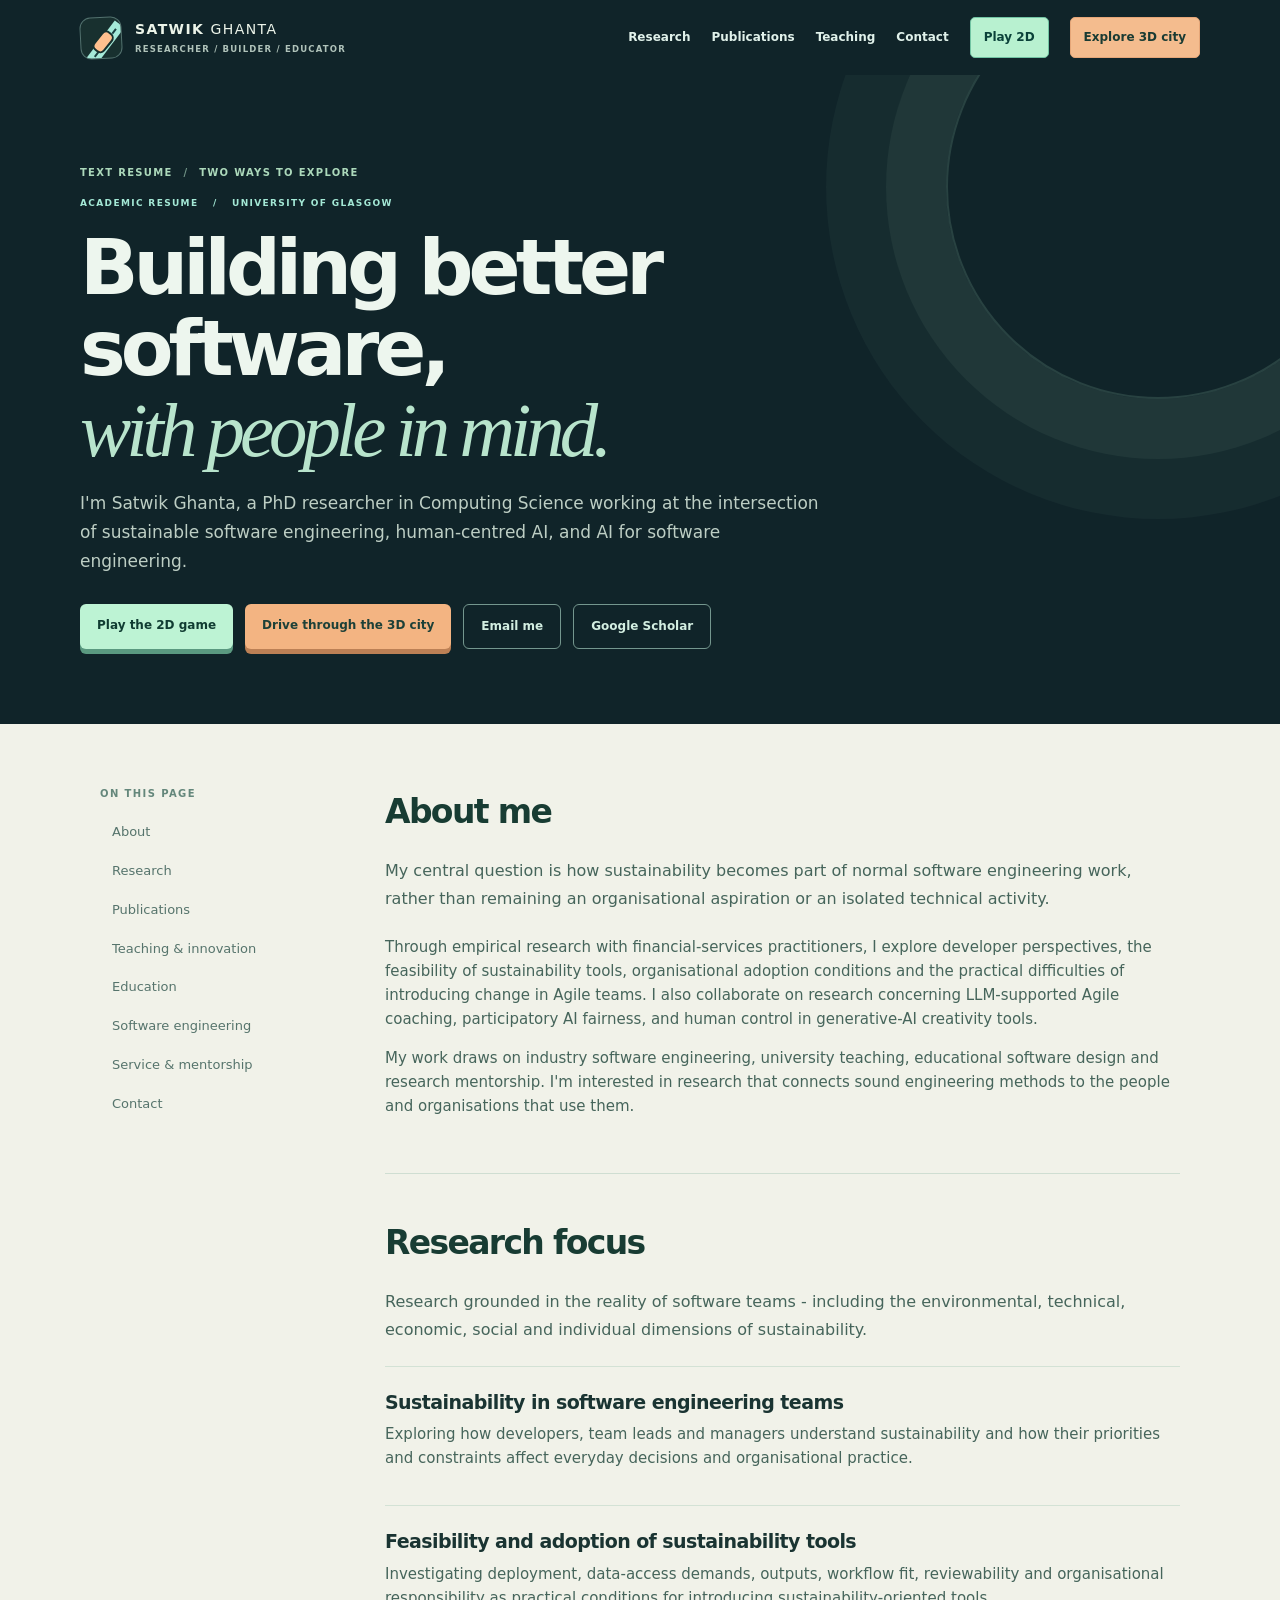
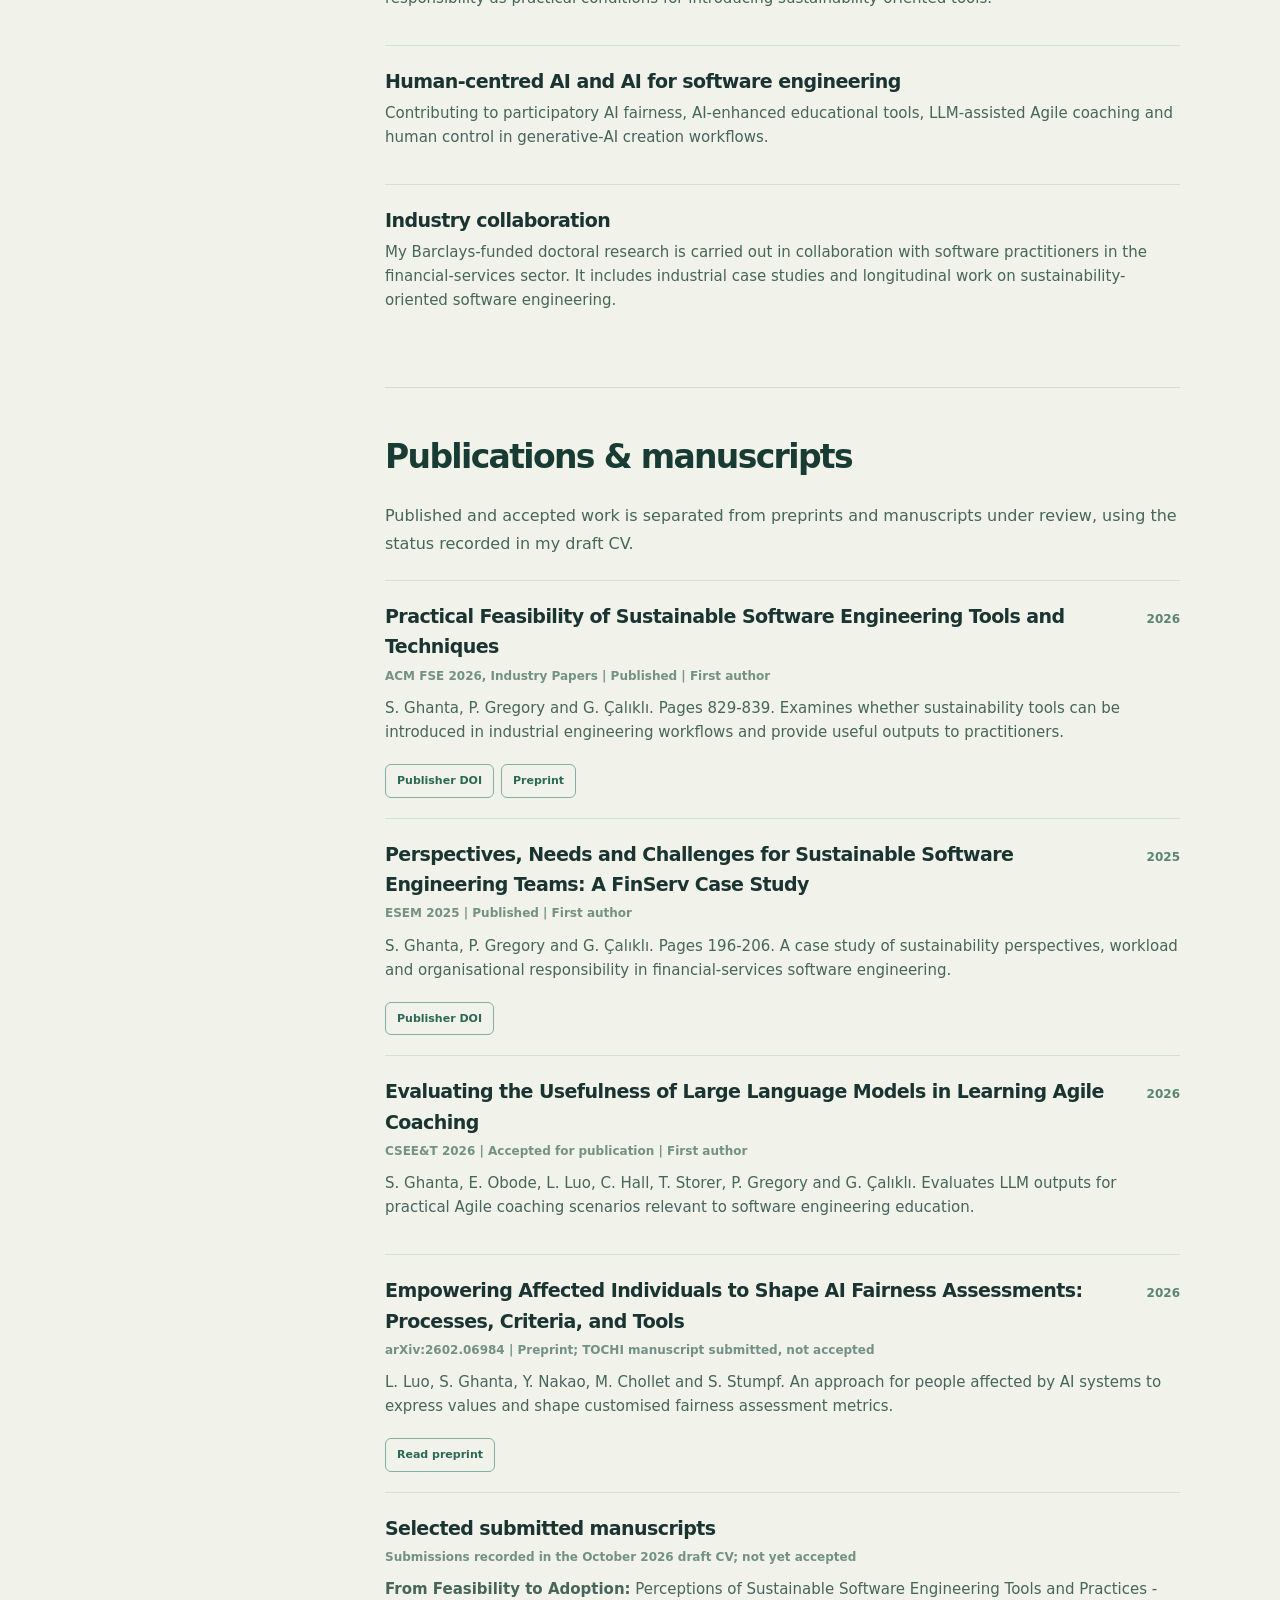
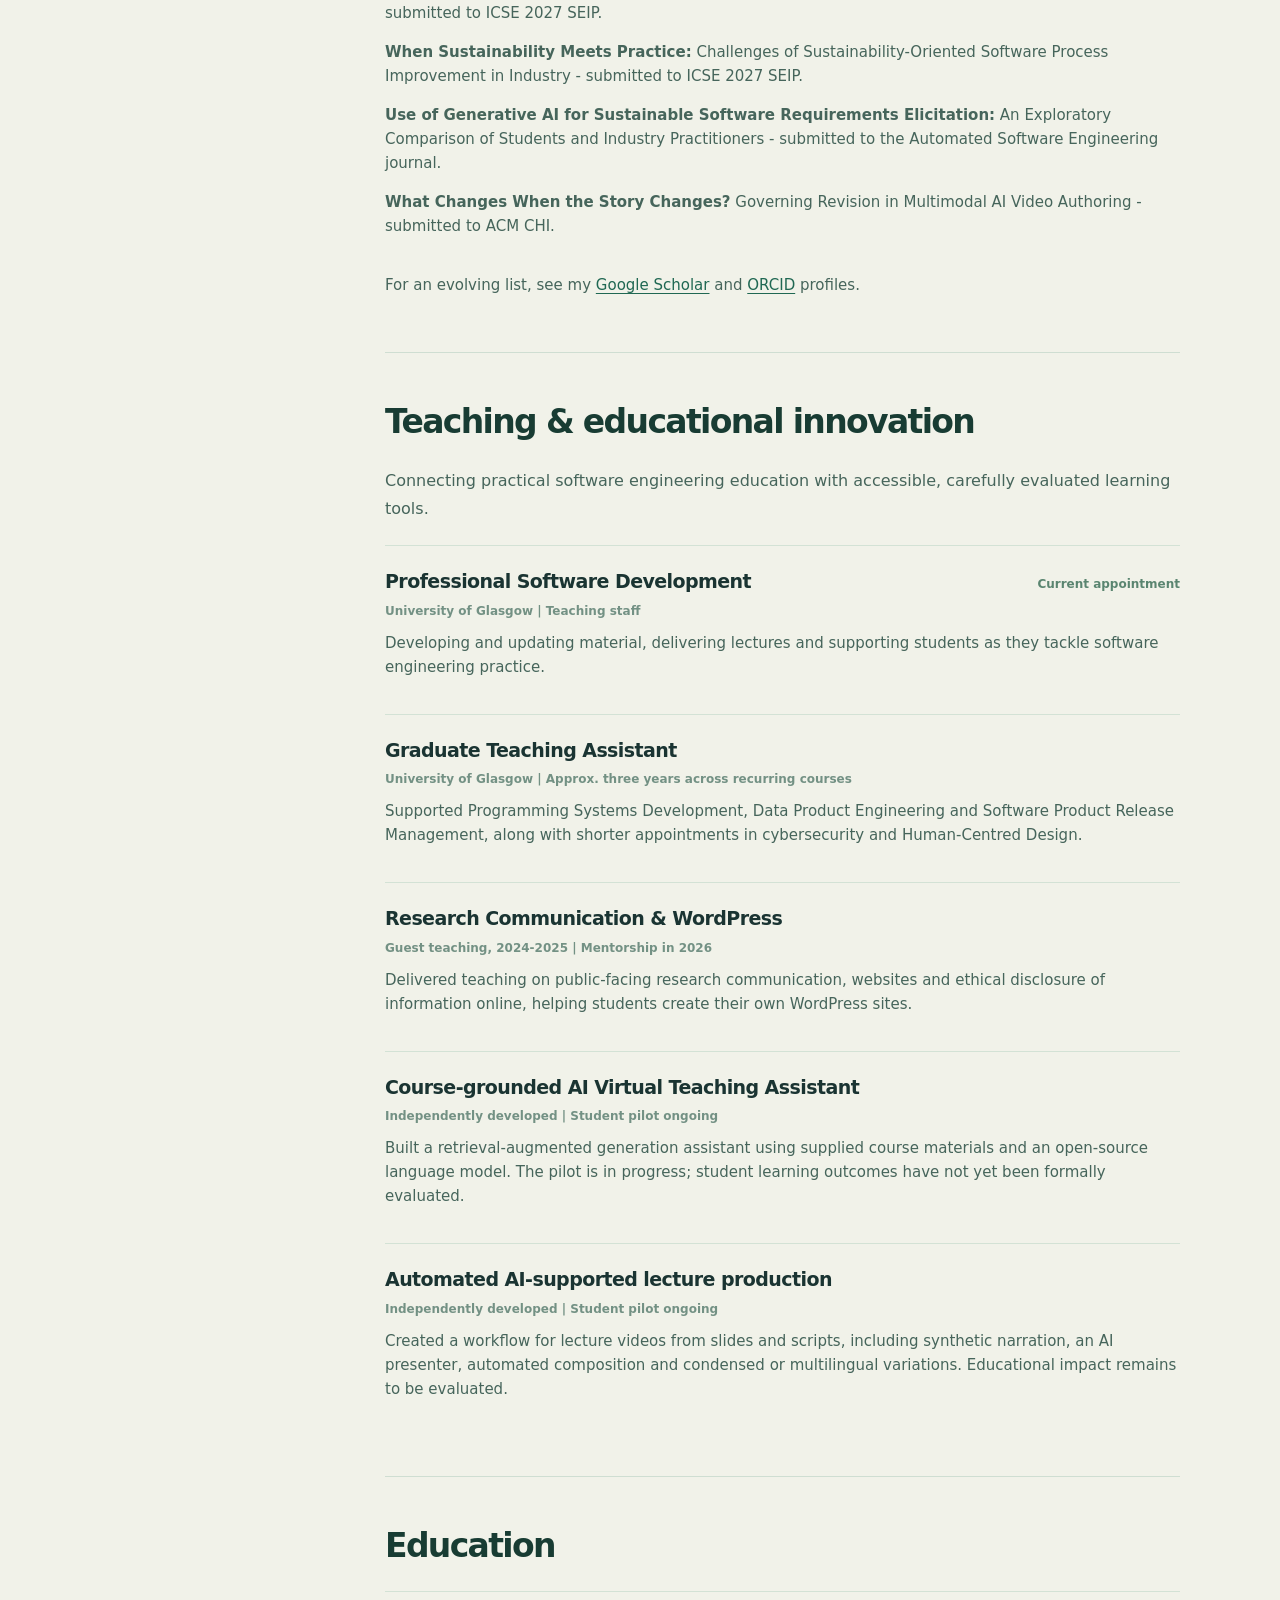
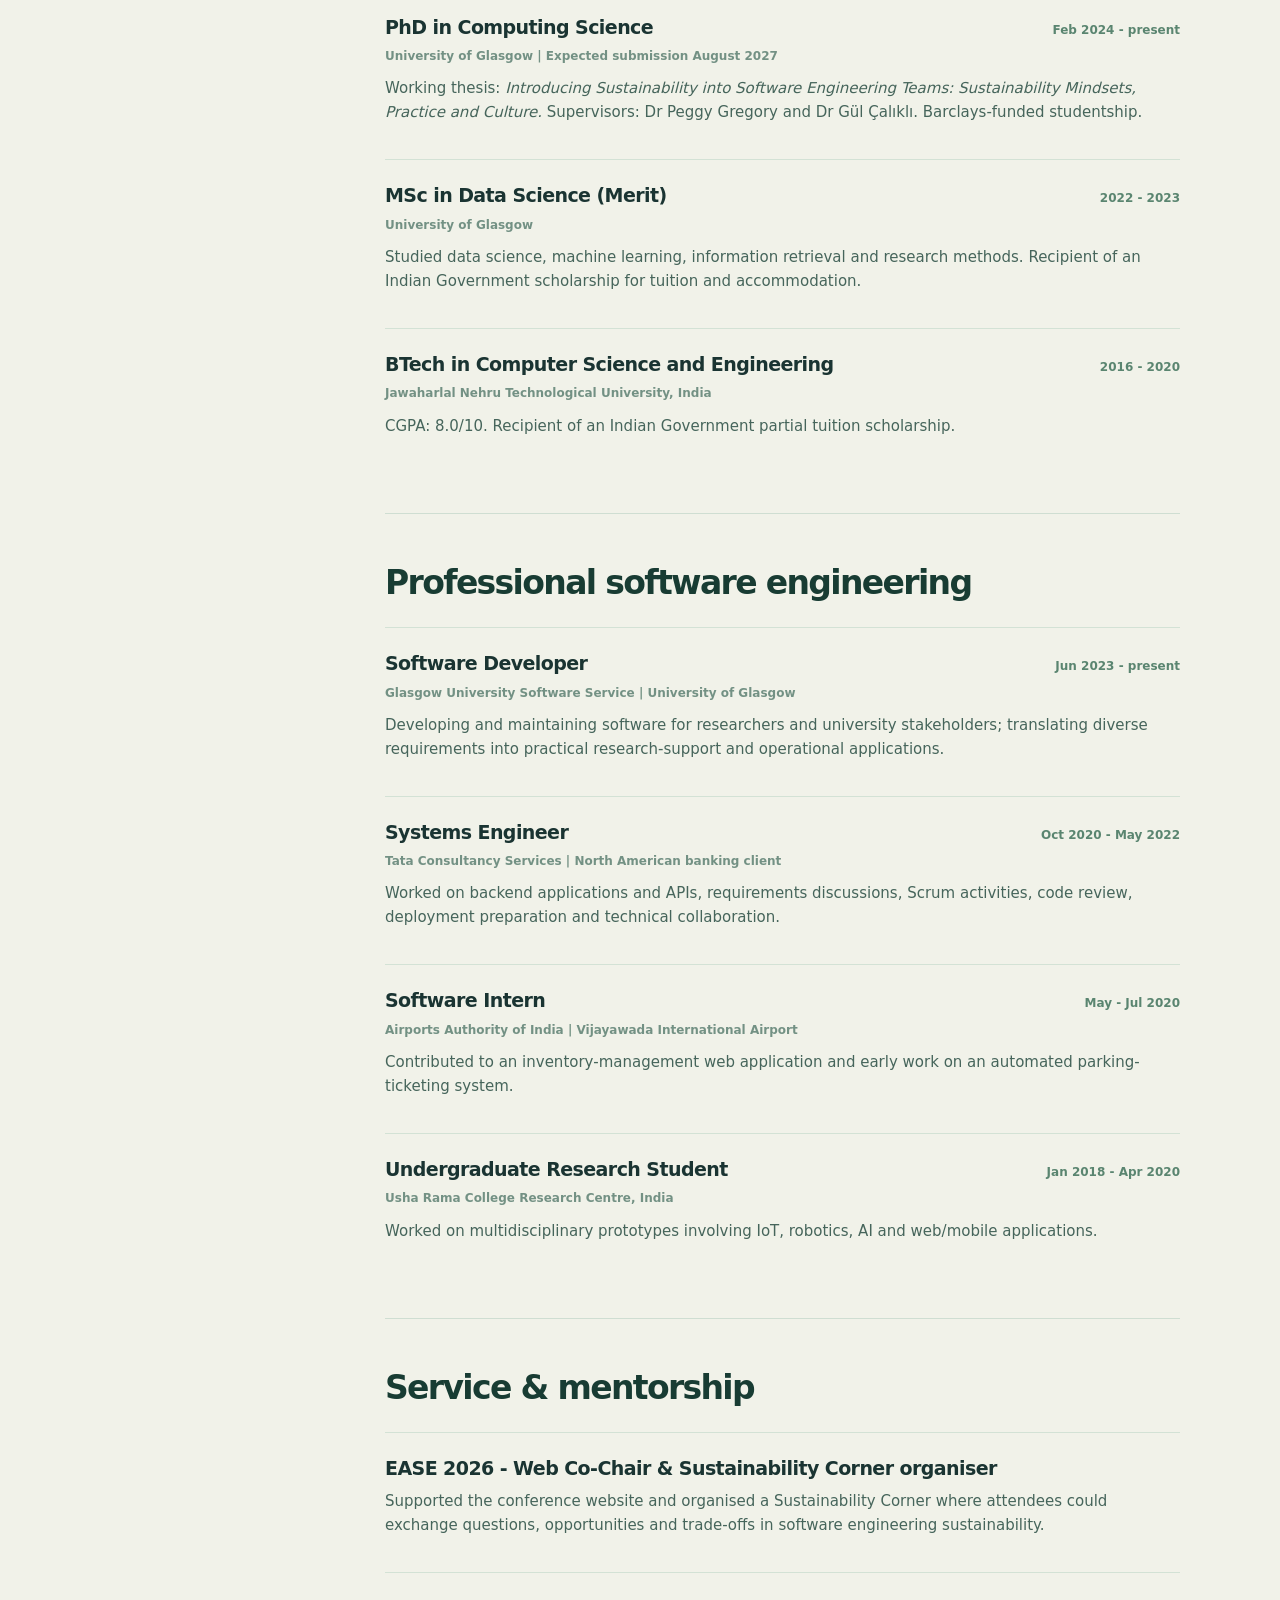
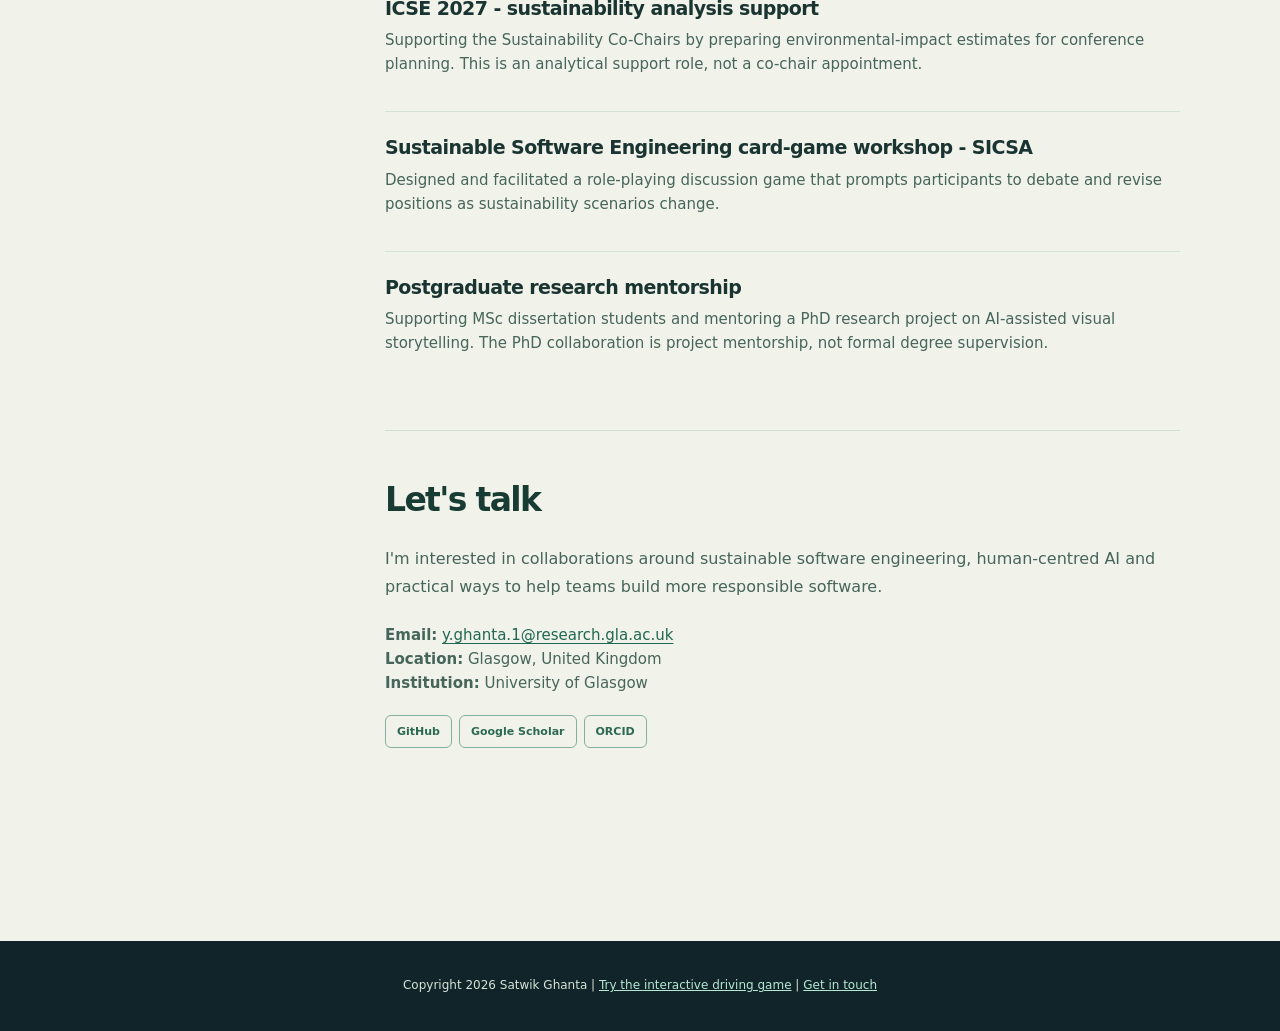
==== site/index.html @ 77a0b8eb "v3" ====
<!DOCTYPE html>
<html lang="en">
<head>
  <meta charset="utf-8" />
  <meta name="viewport" content="width=device-width, initial-scale=1" />
  <meta name="theme-color" content="#102429" />
  <meta name="description" content="Academic resume of Satwik Ghanta, PhD researcher at the University of Glasgow. Research, publications, teaching, innovation and software engineering." />
  <title>Satwik Ghanta | Research, Publications and Resume</title>
  <link rel="icon" type="image/svg+xml" href="assets/favicon.svg" />
  <link rel="stylesheet" href="styles.css" />
</head>
<body class="resume-page">
  <a class="skip-link" href="#about">Skip to main content</a>
  <header class="resume-nav">
    <a href="index.html" class="brand"><span class="brand-mark" aria-hidden="true"><span class="brand-road"></span><span class="brand-car"></span></span><span class="brand-text"><strong>SATWIK <span>GHANTA</span></strong><small>RESEARCHER / BUILDER / EDUCATOR</small></span></a>
    <nav class="resume-nav-links" aria-label="Site navigation"><a href="#research">Research</a><a href="#publications">Publications</a><a href="#teaching">Teaching</a><a href="#contact">Contact</a><a href="game.html?start=1" class="back-drive">Play 2D</a><a href="city.html?start=1" class="back-city">Explore 3D city</a></nav>
  </header>
  <div class="resume-hero">
    <div class="home-mode-note">TEXT RESUME <span> / </span> TWO WAYS TO EXPLORE</div>
    <div class="eyebrow">ACADEMIC RESUME <span style="padding:0 10px">/</span> UNIVERSITY OF GLASGOW</div>
    <h1>Building better software,<br /><em>with people in mind.</em></h1>
    <p>I'm Satwik Ghanta, a PhD researcher in Computing Science working at the intersection of sustainable software engineering, human-centred AI, and AI for software engineering.</p>
    <div class="resume-hero-actions"><a class="game-hero-button" href="game.html?start=1">Play the 2D game</a><a class="city-hero-button" href="city.html?start=1">Drive through the 3D city</a><a class="secondary" href="mailto:y.ghanta.1@research.gla.ac.uk">Email me</a><a class="secondary" href="https://scholar.google.com/citations?user=WJTqjlUAAAAJ" target="_blank" rel="noopener noreferrer">Google Scholar</a></div>
  </div>

  <main class="resume-content">
    <nav class="resume-toc" aria-label="Resume sections"><strong>ON THIS PAGE</strong><a href="#about">About</a><a href="#research">Research</a><a href="#publications">Publications</a><a href="#teaching">Teaching & innovation</a><a href="#education">Education</a><a href="#engineering">Software engineering</a><a href="#service">Service & mentorship</a><a href="#contact">Contact</a></nav>
    <article class="resume-article">
      <section id="about"><h2>About me</h2><p class="section-lead">My central question is how sustainability becomes part of normal software engineering work, rather than remaining an organisational aspiration or an isolated technical activity.</p><p>Through empirical research with financial-services practitioners, I explore developer perspectives, the feasibility of sustainability tools, organisational adoption conditions and the practical difficulties of introducing change in Agile teams. I also collaborate on research concerning LLM-supported Agile coaching, participatory AI fairness, and human control in generative-AI creativity tools.</p><p>My work draws on industry software engineering, university teaching, educational software design and research mentorship. I'm interested in research that connects sound engineering methods to the people and organisations that use them.</p></section>

      <section id="research"><h2>Research focus</h2><p class="section-lead">Research grounded in the reality of software teams - including the environmental, technical, economic, social and individual dimensions of sustainability.</p>
        <div class="resume-entry"><h3>Sustainability in software engineering teams</h3><p>Exploring how developers, team leads and managers understand sustainability and how their priorities and constraints affect everyday decisions and organisational practice.</p></div>
        <div class="resume-entry"><h3>Feasibility and adoption of sustainability tools</h3><p>Investigating deployment, data-access demands, outputs, workflow fit, reviewability and organisational responsibility as practical conditions for introducing sustainability-oriented tools.</p></div>
        <div class="resume-entry"><h3>Human-centred AI and AI for software engineering</h3><p>Contributing to participatory AI fairness, AI-enhanced educational tools, LLM-assisted Agile coaching and human control in generative-AI creation workflows.</p></div>
        <div class="resume-entry"><h3>Industry collaboration</h3><p>My Barclays-funded doctoral research is carried out in collaboration with software practitioners in the financial-services sector. It includes industrial case studies and longitudinal work on sustainability-oriented software engineering.</p></div>
      </section>

      <section id="publications"><h2>Publications & manuscripts</h2><p class="section-lead">Published and accepted work is separated from preprints and manuscripts under review, using the status recorded in my draft CV.</p>
        <div class="resume-entry"><div class="entry-top"><h3>Practical Feasibility of Sustainable Software Engineering Tools and Techniques</h3><span class="entry-date">2026</span></div><span class="entry-meta">ACM FSE 2026, Industry Papers | Published | First author</span><p>S. Ghanta, P. Gregory and G. Çalıklı. Pages 829-839. Examines whether sustainability tools can be introduced in industrial engineering workflows and provide useful outputs to practitioners.</p><a class="pill-link" href="https://doi.org/10.1145/3803437.3805254" target="_blank" rel="noopener noreferrer">Publisher DOI </a><a class="pill-link" href="https://arxiv.org/abs/2603.29056" target="_blank" rel="noopener noreferrer">Preprint </a></div>
        <div class="resume-entry"><div class="entry-top"><h3>Perspectives, Needs and Challenges for Sustainable Software Engineering Teams: A FinServ Case Study</h3><span class="entry-date">2025</span></div><span class="entry-meta">ESEM 2025 | Published | First author</span><p>S. Ghanta, P. Gregory and G. Çalıklı. Pages 196-206. A case study of sustainability perspectives, workload and organisational responsibility in financial-services software engineering.</p><a class="pill-link" href="https://doi.org/10.1109/ESEM64174.2025.00022" target="_blank" rel="noopener noreferrer">Publisher DOI </a></div>
        <div class="resume-entry"><div class="entry-top"><h3>Evaluating the Usefulness of Large Language Models in Learning Agile Coaching</h3><span class="entry-date">2026</span></div><span class="entry-meta">CSEE&amp;T 2026 | Accepted for publication | First author</span><p>S. Ghanta, E. Obode, L. Luo, C. Hall, T. Storer, P. Gregory and G. Çalıklı. Evaluates LLM outputs for practical Agile coaching scenarios relevant to software engineering education.</p></div>
        <div class="resume-entry"><div class="entry-top"><h3>Empowering Affected Individuals to Shape AI Fairness Assessments: Processes, Criteria, and Tools</h3><span class="entry-date">2026</span></div><span class="entry-meta">arXiv:2602.06984 | Preprint; TOCHI manuscript submitted, not accepted</span><p>L. Luo, S. Ghanta, Y. Nakao, M. Chollet and S. Stumpf. An approach for people affected by AI systems to express values and shape customised fairness assessment metrics.</p><a class="pill-link" href="https://arxiv.org/abs/2602.06984" target="_blank" rel="noopener noreferrer">Read preprint </a></div>
        <div class="resume-entry"><h3>Selected submitted manuscripts</h3><span class="entry-meta">Submissions recorded in the October 2026 draft CV; not yet accepted</span><p><strong>From Feasibility to Adoption:</strong> Perceptions of Sustainable Software Engineering Tools and Practices - submitted to ICSE 2027 SEIP.</p><p><strong>When Sustainability Meets Practice:</strong> Challenges of Sustainability-Oriented Software Process Improvement in Industry - submitted to ICSE 2027 SEIP.</p><p><strong>Use of Generative AI for Sustainable Software Requirements Elicitation:</strong> An Exploratory Comparison of Students and Industry Practitioners - submitted to the Automated Software Engineering journal.</p><p><strong>What Changes When the Story Changes?</strong> Governing Revision in Multimodal AI Video Authoring - submitted to ACM CHI.</p></div>
        <p>For an evolving list, see my <a href="https://scholar.google.com/citations?user=WJTqjlUAAAAJ" target="_blank" rel="noopener noreferrer">Google Scholar</a> and <a href="https://orcid.org/0009-0003-1110-055X" target="_blank" rel="noopener noreferrer">ORCID</a> profiles.</p>
      </section>

      <section id="teaching"><h2>Teaching & educational innovation</h2><p class="section-lead">Connecting practical software engineering education with accessible, carefully evaluated learning tools.</p>
        <div class="resume-entry"><div class="entry-top"><h3>Professional Software Development</h3><span class="entry-date">Current appointment</span></div><span class="entry-meta">University of Glasgow | Teaching staff</span><p>Developing and updating material, delivering lectures and supporting students as they tackle software engineering practice.</p></div>
        <div class="resume-entry"><h3>Graduate Teaching Assistant</h3><span class="entry-meta">University of Glasgow | Approx. three years across recurring courses</span><p>Supported Programming Systems Development, Data Product Engineering and Software Product Release Management, along with shorter appointments in cybersecurity and Human-Centred Design.</p></div>
        <div class="resume-entry"><h3>Research Communication & WordPress</h3><span class="entry-meta">Guest teaching, 2024-2025 | Mentorship in 2026</span><p>Delivered teaching on public-facing research communication, websites and ethical disclosure of information online, helping students create their own WordPress sites.</p></div>
        <div class="resume-entry"><h3>Course-grounded AI Virtual Teaching Assistant</h3><span class="entry-meta">Independently developed | Student pilot ongoing</span><p>Built a retrieval-augmented generation assistant using supplied course materials and an open-source language model. The pilot is in progress; student learning outcomes have not yet been formally evaluated.</p></div>
        <div class="resume-entry"><h3>Automated AI-supported lecture production</h3><span class="entry-meta">Independently developed | Student pilot ongoing</span><p>Created a workflow for lecture videos from slides and scripts, including synthetic narration, an AI presenter, automated composition and condensed or multilingual variations. Educational impact remains to be evaluated.</p></div>
      </section>

      <section id="education"><h2>Education</h2>
        <div class="resume-entry"><div class="entry-top"><h3>PhD in Computing Science</h3><span class="entry-date">Feb 2024 - present</span></div><span class="entry-meta">University of Glasgow | Expected submission August 2027</span><p>Working thesis: <em>Introducing Sustainability into Software Engineering Teams: Sustainability Mindsets, Practice and Culture.</em> Supervisors: Dr Peggy Gregory and Dr Gül Çalıklı. Barclays-funded studentship.</p></div>
        <div class="resume-entry"><div class="entry-top"><h3>MSc in Data Science (Merit)</h3><span class="entry-date">2022 - 2023</span></div><span class="entry-meta">University of Glasgow</span><p>Studied data science, machine learning, information retrieval and research methods. Recipient of an Indian Government scholarship for tuition and accommodation.</p></div>
        <div class="resume-entry"><div class="entry-top"><h3>BTech in Computer Science and Engineering</h3><span class="entry-date">2016 - 2020</span></div><span class="entry-meta">Jawaharlal Nehru Technological University, India</span><p>CGPA: 8.0/10. Recipient of an Indian Government partial tuition scholarship.</p></div>
      </section>

      <section id="engineering"><h2>Professional software engineering</h2>
        <div class="resume-entry"><div class="entry-top"><h3>Software Developer</h3><span class="entry-date">Jun 2023 - present</span></div><span class="entry-meta">Glasgow University Software Service | University of Glasgow</span><p>Developing and maintaining software for researchers and university stakeholders; translating diverse requirements into practical research-support and operational applications.</p></div>
        <div class="resume-entry"><div class="entry-top"><h3>Systems Engineer</h3><span class="entry-date">Oct 2020 - May 2022</span></div><span class="entry-meta">Tata Consultancy Services | North American banking client</span><p>Worked on backend applications and APIs, requirements discussions, Scrum activities, code review, deployment preparation and technical collaboration.</p></div>
        <div class="resume-entry"><div class="entry-top"><h3>Software Intern</h3><span class="entry-date">May - Jul 2020</span></div><span class="entry-meta">Airports Authority of India | Vijayawada International Airport</span><p>Contributed to an inventory-management web application and early work on an automated parking-ticketing system.</p></div>
        <div class="resume-entry"><div class="entry-top"><h3>Undergraduate Research Student</h3><span class="entry-date">Jan 2018 - Apr 2020</span></div><span class="entry-meta">Usha Rama College Research Centre, India</span><p>Worked on multidisciplinary prototypes involving IoT, robotics, AI and web/mobile applications.</p></div>
      </section>

      <section id="service"><h2>Service & mentorship</h2>
        <div class="resume-entry"><h3>EASE 2026 - Web Co-Chair & Sustainability Corner organiser</h3><p>Supported the conference website and organised a Sustainability Corner where attendees could exchange questions, opportunities and trade-offs in software engineering sustainability.</p></div>
        <div class="resume-entry"><h3>ICSE 2027 - sustainability analysis support</h3><p>Supporting the Sustainability Co-Chairs by preparing environmental-impact estimates for conference planning. This is an analytical support role, not a co-chair appointment.</p></div>
        <div class="resume-entry"><h3>Sustainable Software Engineering card-game workshop - SICSA</h3><p>Designed and facilitated a role-playing discussion game that prompts participants to debate and revise positions as sustainability scenarios change.</p></div>
        <div class="resume-entry"><h3>Postgraduate research mentorship</h3><p>Supporting MSc dissertation students and mentoring a PhD research project on AI-assisted visual storytelling. The PhD collaboration is project mentorship, not formal degree supervision.</p></div>
      </section>

      <section id="contact"><h2>Let's talk</h2><p class="section-lead">I'm interested in collaborations around sustainable software engineering, human-centred AI and practical ways to help teams build more responsible software.</p><p><strong>Email:</strong> <a href="mailto:y.ghanta.1@research.gla.ac.uk">y.ghanta.1@research.gla.ac.uk</a><br /><strong>Location:</strong> Glasgow, United Kingdom<br /><strong>Institution:</strong> University of Glasgow</p><a class="pill-link" href="https://github.com/yasat" target="_blank" rel="noopener noreferrer">GitHub </a><a class="pill-link" href="https://scholar.google.com/citations?user=WJTqjlUAAAAJ" target="_blank" rel="noopener noreferrer">Google Scholar </a><a class="pill-link" href="https://orcid.org/0009-0003-1110-055X" target="_blank" rel="noopener noreferrer">ORCID </a></section>
    </article>
  </main>
  <footer class="resume-footer">Copyright 2026 Satwik Ghanta | <a href="game.html?start=1">Try the interactive driving game</a> | <a href="mailto:y.ghanta.1@research.gla.ac.uk">Get in touch</a></footer>
</body>
</html>
---- site/styles.css ----
:root{--bg:#0c171b;--panel:#101f23;--panel2:#15272b;--stroke:#344a4a;--paper:#eef3e8;--muted:#9badad;--mint:#a5ead9;--orange:#ffc08e;--left:282px;--right:320px;--header:76px;font-family:Inter,ui-sans-serif,system-ui,-apple-system,BlinkMacSystemFont,"Segoe UI",sans-serif}
*{box-sizing:border-box}html,body{margin:0;min-height:100%;color:var(--paper);background:var(--bg)}a{color:inherit}button,a{-webkit-tap-highlight-color:transparent}button{font:inherit}button:focus-visible,a:focus-visible,canvas:focus-visible{outline:3px solid var(--orange);outline-offset:3px}::selection{background:var(--mint);color:#102125}.skip-link{position:fixed;top:-60px;left:12px;background:white;color:black;padding:12px;z-index:999}.skip-link:focus{top:10px}.app-shell{height:100dvh;min-height:580px;display:flex;flex-direction:column;overflow:hidden}.site-header{height:var(--header);flex:none;z-index:20;display:flex;align-items:center;justify-content:space-between;gap:24px;padding:0 38px;background:#0c171bea;border-bottom:1px solid #294044}.brand{text-decoration:none;display:flex;align-items:center;gap:13px}.brand-mark{width:42px;height:42px;border:1px solid #52716e;border-radius:11px;display:grid;place-items:center;position:relative;overflow:hidden;transform:rotate(-3deg);background:#18302f}.brand-road{width:12px;height:60px;transform:rotate(40deg);background:var(--mint)}.brand-road:after{content:"";height:45px;position:absolute;left:5px;top:6px;border-left:2px dashed #1b4242}.brand-car{position:absolute;left:17px;top:14px;width:10px;height:20px;border-radius:4px;background:var(--orange);transform:rotate(42deg);box-shadow:0 0 0 2px #17302e}.brand-text{display:flex;flex-direction:column;gap:3px;white-space:nowrap}.brand-text strong{font-size:14px;letter-spacing:.1em;font-weight:850}.brand-text strong span{font-weight:500}.brand-text small{font-size:8.5px;letter-spacing:.14em;color:#a4b9b4;font-weight:700}.header-nav{display:flex;gap:30px;align-items:center}.header-nav a{text-decoration:none;font-size:12px;color:#a5b7b6;font-weight:650;letter-spacing:.035em}.header-nav a:hover,.header-nav .nav-active{color:#f2f7e9}.header-nav a.nav-active:before{content:"";display:inline-block;margin-right:9px;width:6px;height:6px;background:var(--mint);border-radius:50%;vertical-align:middle}.header-actions{display:flex;align-items:center;gap:10px}.connect-link{padding:12px 17px;border-radius:7px;border:1px solid #79b4a4;background:#a4e8d6;color:#0e2223;text-decoration:none;white-space:nowrap;font-size:12px;font-weight:850}.connect-link span{margin-left:13px}.connect-link:hover{background:#d1f8e8}.icon-button{display:none;border:1px solid #476464;border-radius:8px;padding:10px 14px;background:#14282a;color:var(--paper);font-size:13px;font-weight:700}.game-stage{flex:1;min-height:0;position:relative;overflow:hidden;background:radial-gradient(circle at 50% 40%,#2a3a35,#102026 78%)}#world{display:block;width:100%;height:100%;outline-offset:-5px;touch-action:none}.canvas-vignette{position:absolute;inset:0;pointer-events:none;background:radial-gradient(ellipse at 52% 49%,transparent 15%,#0b171b1e 60%,#0813169c 100%)}.scene-meta{position:absolute;top:26px;left:calc(var(--left) + 35px);font-size:9px;letter-spacing:.16em;color:#c3d2c7;font-weight:850;text-shadow:0 1px 10px #122326;pointer-events:none}.live-dot{display:inline-block;width:7px;height:7px;border-radius:50%;background:#c2f6af;margin-right:8px;box-shadow:0 0 12px #aeff979f}.meta-sep{margin:0 10px;color:#62817c}.map-panel{position:absolute;z-index:8;left:17px;top:19px;bottom:100px;width:var(--left);padding:29px 22px 22px;background:#102127ed;border:1px solid #3d5857;border-radius:13px;backdrop-filter:blur(18px);box-shadow:0 18px 65px #0006;display:flex;flex-direction:column;overflow-y:auto;scrollbar-width:thin;scrollbar-color:#476360 transparent}.eyebrow{font-weight:850;letter-spacing:.15em;font-size:9px;color:#bdd5ca}.tiny-star{color:var(--mint);font-size:14px;margin-right:5px}.map-panel h1{font-size:30px;line-height:1.08;margin:22px 0 14px;letter-spacing:-.045em;font-weight:800}.map-panel h1 em,.intro-card em,.discovery-panel h2 em{font-family:Georgia,serif;font-style:italic;font-weight:400;color:var(--mint);letter-spacing:-.07em}.map-description{font-size:12px;line-height:1.7;color:#aabeb9;margin:0 0 24px}.map-menu-heading{display:flex;align-items:center;justify-content:space-between;margin-bottom:10px;font-size:9px;color:#a7b9b6;font-weight:800;letter-spacing:.12em}.district-nav{display:flex;flex-direction:column;gap:5px}.district-button{width:100%;display:flex;align-items:center;text-align:left;gap:10px;border:1px solid transparent;background:transparent;color:#c3cfcb;border-radius:7px;padding:9px 9px;cursor:pointer;transition:background .18s,border-color .18s}.district-button:hover,.district-button.is-current{background:#21383a;border-color:#496a65}.district-button .district-number{color:#6d8f8d;font-size:9px;width:20px}.district-button .district-color{width:8px;height:8px;border-radius:2px;flex:none}.district-button .district-name{font-size:11.5px;font-weight:750;flex:1}.district-button .district-arrow{font-size:13px;color:#c0dace}.map-footer{display:flex;gap:13px;border-top:1px solid #385052;margin-top:auto;padding-top:20px;color:#9bb7ae;font-size:10px;line-height:1.65}.map-footer-glyph{font-size:30px;color:var(--mint);line-height:1}.discovery-panel{position:absolute;z-index:7;right:18px;top:19px;width:var(--right);max-height:calc(100% - 155px);min-height:320px;display:flex;flex-direction:column;overflow:hidden;background:#f0f1e7;color:#172b2c;border:1px solid #d6e2d8;border-radius:12px;box-shadow:0 15px 55px #06121575}.discovery-header{height:53px;flex:none;border-bottom:1px solid #ccdbd1;padding:0 21px;display:flex;justify-content:space-between;align-items:center}.discovery-header .eyebrow{color:#60736e}.signal-icon{color:#4b7169;font-size:24px}.detail-toggle{display:none;background:transparent;border:1px solid #9ebdad;color:#3f685b;border-radius:5px;padding:4px 7px;font-size:10px;font-weight:800;cursor:pointer;margin-left:auto;margin-right:10px}.discovery-content{padding:21px 22px;overflow-y:auto;flex:1}.empty-mark{width:50px;height:50px;border:1px solid #adccc0;background:#dfede3;color:#346459;border-radius:9px;font-size:29px;display:grid;place-items:center;margin:4px 0 27px}.discovery-kicker{font-size:9px;letter-spacing:.16em;font-weight:850;color:#627d72;margin-bottom:12px}.discovery-panel h2{font-size:28px;line-height:1.09;letter-spacing:-.055em;margin:0 0 15px}.discovery-panel h2 em{color:#3e7869}.discovery-content p{color:#5a706b;font-size:12px;line-height:1.75;margin:0}.discovery-tip{margin-top:27px;padding:14px 0;border-top:1px solid #d4e1d6;color:#6f837b;font-size:9px;font-weight:800;letter-spacing:.055em}.discovery-panel kbd,.intro-card kbd{display:inline-grid;place-items:center;background:#dce9df;border:1px solid #bad2c2;border-bottom-width:3px;border-radius:4px;width:22px;height:22px;font-size:11px;margin:0 2px;color:#263f3b;font-family:inherit}.read-all{flex:none;min-height:50px;display:flex;justify-content:space-between;align-items:center;gap:7px;background:#dfe7da;padding:0 20px;text-decoration:none;color:#345f52;font-size:11px;font-weight:800}.read-all:hover{background:#cde0d4}.discovery-chip{display:inline-block;padding:7px 9px;margin:0 0 19px;background:#d9e6dc;border-radius:5px;color:#4a7161;font-size:9px;font-weight:850;letter-spacing:.11em}.discovery-panel .article-title{font-size:25px;line-height:1.12;margin:0 0 14px;letter-spacing:-.04em}.article-meta{font-size:11px;color:#728a7d;margin:0 0 16px;font-weight:750}.discovery-link{display:inline-block;text-decoration:none;padding:10px 13px;margin-top:20px;background:#173c37;border-radius:5px;color:#e4f5e9;font-size:11px;font-weight:800}.discovery-link:hover{background:#285f51}.progress-hud{position:absolute;z-index:6;left:calc(var(--left) + 35px);bottom:27px;display:flex;align-items:center;gap:12px;background:#102326df;padding:13px 17px;border-radius:9px;border:1px solid #43625b;backdrop-filter:blur(9px)}.progress-symbol{font-size:22px;color:var(--orange)}.progress-label{display:flex;flex-direction:column;gap:5px}.progress-label strong{font-size:9px;letter-spacing:.1em}.progress-label span{font-size:11px;color:#a9c4bb}.progress-track{height:4px;width:72px;background:#31504c;border-radius:4px;overflow:hidden;margin-left:12px}.progress-track span{display:block;height:100%;width:0%;background:var(--mint);transition:width .35s}.driving-hud{position:absolute;z-index:6;bottom:25px;right:calc(var(--right) + 40px);display:flex;align-items:center;background:#102326e8;border:1px solid #43625b;border-radius:10px;padding:10px 13px;gap:12px;backdrop-filter:blur(9px)}.speed-dial{display:flex;flex-direction:column;align-items:center}.speed-dial strong{font-size:22px;line-height:1.1;font-variant-numeric:tabular-nums;letter-spacing:-.06em}.speed-dial small{font-size:7px;color:#b4c2b3;letter-spacing:.1em}.hud-divider{height:32px;width:1px;background:#365652}.drive-instructions{font-size:10px;line-height:1.7;color:#d0ded6}.drive-instructions span{color:#88a39a;margin:0 2px}.drive-instructions small{color:#7e9b91;font-size:8px}.soundless-help{height:26px;width:26px;background:none;border:1px solid #66807b;border-radius:50%;color:#c9d7ca;cursor:pointer;font-size:12px;font-weight:900}.mini-map{position:absolute;z-index:4;right:25px;bottom:20px;padding:7px;border:1px solid #546c60;background:#0b1f1bd9;border-radius:9px;display:none}.mini-map span{font-size:8px;letter-spacing:.12em;color:#b6cab9}.toast{position:absolute;z-index:11;left:50%;top:27px;transform:translateX(-50%) translateY(-12px);opacity:0;pointer-events:none;background:#eff7ea;border:1px solid #bee8c3;border-radius:8px;color:#164137;padding:10px 15px;box-shadow:0 10px 25px #0005;font-size:12px;font-weight:850;transition:opacity .2s,transform .2s;max-width:min(400px,90vw);text-align:center}.toast.is-visible{transform:translateX(-50%) translateY(0);opacity:1}.touch-controls{display:none}.intro-overlay{position:fixed;z-index:40;inset:0;background:#050f14bd;display:flex;align-items:center;justify-content:center;padding:24px;backdrop-filter:blur(5px)}.intro-overlay.is-hidden{display:none}.intro-card{width:min(900px,100%);min-height:480px;display:grid;grid-template-columns:54% 46%;border:1px solid #58746b;box-shadow:0 25px 90px #000a;border-radius:17px;overflow:hidden;position:relative;background:#f3f3e9;color:#132b2e}.intro-left{padding:50px 42px}.intro-eyebrow{font-size:9px;letter-spacing:.11em;color:#4c7167;font-weight:850}.intro-eyebrow>span:last-child{color:#839a91;margin-left:8px}.intro-card h2{margin:25px 0 20px;font-size:clamp(42px,5.2vw,67px);letter-spacing:-.067em;line-height:1.03}.intro-card h2 em{color:#4a8978}.intro-left>p{font-size:14px;line-height:1.7;color:#536b64;max-width:340px;margin:0 0 25px}.intro-left>p strong{color:#132e29}.intro-controls{border-top:1px solid #d1ddd3;padding-top:17px;display:flex;align-items:center;gap:7px;flex-wrap:wrap;font-size:10px;color:#6c8075}.intro-controls>span:first-child{font-weight:850;letter-spacing:.1em;margin-right:5px}.intro-controls .keys{display:flex}.intro-buttons{margin-top:30px;display:flex;align-items:center;gap:16px;flex-wrap:wrap}.start-button{border:0;padding:15px 18px;border-radius:6px;background:#173e39;color:#f1fbef;font-weight:800;font-size:12px;cursor:pointer;white-space:nowrap}.start-button:hover{background:#285e51}.start-button span{margin-left:24px}.skip-intro{font-size:11px;text-decoration:none;color:#4b7668;font-weight:750}.skip-intro:hover{text-decoration:underline}.intro-close{position:absolute;z-index:3;top:14px;right:16px;background:#0d2727ad;border:1px solid #789a8b;color:#eaf8ee;width:29px;height:29px;border-radius:5px;font-size:21px;cursor:pointer}.intro-art{overflow:hidden;position:relative;background:#193b37}.art-grid{position:absolute;inset:0;background-image:linear-gradient(#a1ddc312 1px,transparent 1px),linear-gradient(90deg,#a1ddc312 1px,transparent 1px);background-size:36px 36px;transform:rotate(6deg) scale(1.3)}.art-road{position:absolute;background:#547369;border:1px solid #6d9782;box-shadow:0 0 0 12px #203f3b}.road-one{width:95px;height:150%;top:-15%;left:40%;transform:rotate(35deg)}.road-two{width:90px;height:150%;top:-15%;left:40%;transform:rotate(-57deg)}.art-road:after{content:"";position:absolute;left:50%;height:100%;border-left:3px dashed #e7e2bd8a}.art-card{position:absolute;border:4px solid #234b45;background:#f1cd89;color:#1a3830;padding:16px;width:155px;height:117px;box-shadow:0 11px 0 #102e2a;border-radius:6px;transform:rotate(-8deg)}.art-card small{font-size:9px;font-weight:800}.art-card strong{display:block;font-size:20px;line-height:1.08;margin-top:12px;letter-spacing:-.07em}.card-one{top:13%;left:4%}.card-two{bottom:14%;right:4%;background:#b0decf;transform:rotate(8deg)}.art-car{width:66px;height:116px;position:absolute;left:45%;top:43%;z-index:2;background:#ffbe87;border:5px solid #3a4338;border-radius:17px;transform:rotate(43deg);box-shadow:0 0 0 7px #ffe9bb38,8px 12px 0 #0b2f2ac0}.art-car:before,.art-car:after{content:"";position:absolute;background:#1b302e;width:15px;height:33px;border-radius:4px;top:16px}.art-car:before{left:-11px}.art-car:after{right:-11px}.art-windshield{position:absolute;inset:13px 7px auto;height:27px;background:#2c5e5d;border-radius:7px 7px 3px 3px}.art-roof{position:absolute;inset:48px 8px 10px;background:#dd8e66;border-radius:4px 4px 8px 8px}.art-label{position:absolute;left:20px;bottom:20px;font-size:9px;font-weight:900;letter-spacing:.1em;color:#d2e9d7}.noscript{position:fixed;bottom:0;z-index:50;background:#ffe5a9;color:#172b2b;padding:15px;text-align:center;width:100%}
@media(min-width:1550px){:root{--left:300px;--right:343px}.map-panel{padding:33px 25px}.map-panel h1{font-size:33px}.map-description{font-size:13px}.district-button{padding:11px 9px}.discovery-panel{max-height:calc(100% - 180px)}.mini-map{display:block;bottom:106px}.driving-hud{right:calc(var(--right) + 55px)}}
@media(max-width:1200px){:root{--left:235px;--right:283px}.site-header{padding:0 23px}.map-panel{left:10px;top:12px;padding:22px 15px;bottom:96px}.map-panel h1{font-size:27px}.map-description{font-size:11px}.district-button{padding:8px 5px}.discovery-panel{right:10px;top:12px}.discovery-content{padding:18px}.discovery-panel h2{font-size:25px}.progress-hud{left:calc(var(--left) + 22px);bottom:20px}.driving-hud{right:calc(var(--right) + 24px);bottom:20px}.drive-instructions{display:none}}
@media(max-width:960px){:root{--left:275px;--right:280px;--header:65px}.site-header{padding:0 18px}.header-nav{display:none}.map-toggle{display:inline-flex;align-items:center;gap:8px}.map-panel{width:var(--left);left:12px;top:12px;bottom:105px;transition:transform .22s,opacity .22s;transform:translateX(calc(-100% - 25px));opacity:0;pointer-events:none}.map-panel.is-open{transform:translateX(0);opacity:1;pointer-events:auto}.scene-meta{left:20px;top:22px}.discovery-panel{right:12px;top:12px;width:var(--right);max-height:calc(100% - 160px)}.progress-hud{left:17px;bottom:18px}.driving-hud{right:calc(var(--right) + 27px);bottom:18px}.mini-map{display:none}}
@media(max-width:640px){:root{--header:61px}.app-shell{min-height:0}.site-header{padding:0 12px;gap:5px}.brand{gap:7px}.brand-mark{width:34px;height:34px}.brand-text strong{font-size:11px}.brand-text small{font-size:7px;letter-spacing:.08em}.header-actions{gap:6px}.connect-link{padding:10px 10px;font-size:10px}.connect-link span{display:none}.icon-button{padding:9px}.map-panel{top:10px;left:9px;bottom:174px;width:min(283px,calc(100% - 18px));z-index:15}.map-panel h1{font-size:29px}.discovery-panel{left:10px;right:10px;top:auto;bottom:12px;width:auto;min-height:0;max-height:174px;border-radius:9px}.discovery-header{height:33px;padding:0 12px}.discovery-header .eyebrow{font-size:8px}.detail-toggle{display:block}.discovery-panel.is-expanded{max-height:63dvh}.discovery-panel.is-expanded .discovery-content{padding-top:16px;padding-bottom:18px}.discovery-panel.is-expanded .article-title{font-size:23px}.discovery-panel.is-expanded .discovery-content p{font-size:12px;line-height:1.6}.signal-icon{font-size:15px}.discovery-content{padding:9px 13px;display:block}.discovery-panel h2{font-size:19px;line-height:1.05;margin-bottom:7px}.discovery-content p{font-size:10px;line-height:1.35}.empty-mark,.discovery-tip{display:none}.discovery-kicker{font-size:8px;margin-bottom:5px}.read-all{min-height:29px;font-size:10px;padding:0 12px}.discovery-chip{padding:3px 6px;margin-bottom:5px;font-size:8px}.discovery-panel .article-title{font-size:16px;margin-bottom:5px}.article-meta{font-size:9px;margin:0 0 5px}.discovery-link{margin-top:8px;padding:6px 9px;font-size:9px}.scene-meta{font-size:7.5px;top:15px;left:12px}.progress-hud{left:10px;bottom:196px;padding:7px 9px;gap:6px}.progress-symbol{font-size:14px}.progress-label strong{font-size:7px}.progress-label span{font-size:9px}.progress-track{width:38px;margin-left:5px}.driving-hud{right:12px;bottom:196px;padding:7px 8px;gap:6px}.speed-dial strong{font-size:17px}.hud-divider{height:22px}.touch-controls{display:grid;position:absolute;z-index:9;left:12px;right:12px;bottom:266px;grid-template-columns:58px 58px 1fr 58px 58px;gap:7px;pointer-events:none}.touch-control{pointer-events:auto;height:50px;border:1px solid #a0c9ad80;border-radius:12px;color:#ebf8e3;background:#14372cbb;font-size:27px;font-weight:800;touch-action:none;user-select:none;-webkit-user-select:none}.touch-control.is-pressed{background:#9fd5b4;color:#0f2a22}.steering-left{grid-column:1}.steering-right{grid-column:2}.throttle{grid-column:4}.reverse{grid-column:5}.intro-overlay{padding:14px}.intro-card{grid-template-columns:1fr;max-height:93dvh;overflow-y:auto}.intro-left{padding:29px 24px 30px}.intro-card h2{font-size:49px;margin:17px 0}.intro-left>p{font-size:12px;margin-bottom:16px}.intro-controls{padding-top:11px}.intro-buttons{margin-top:20px;gap:10px}.intro-art{height:135px;grid-row:1}.art-card{transform:scale(.7) rotate(-8deg);top:0;left:4%}.art-card.card-two{right:0;left:auto;bottom:0;top:auto;transform:scale(.7) rotate(8deg)}.art-car{transform:scale(.6) rotate(43deg);top:8%;left:45%}.art-label{font-size:7px;bottom:9px}}
@media(max-width:380px){.brand-text small{display:none}.connect-link{font-size:9px}.discovery-panel{max-height:166px}.touch-controls{bottom:250px}.progress-hud,.driving-hud{bottom:187px}.start-button{width:100%}.intro-card h2{font-size:41px}}
@media(prefers-reduced-motion:reduce){*,*::before,*::after{scroll-behavior:auto!important;animation-duration:.001ms!important;transition-duration:.001ms!important}}
/* The full text resume page */
.resume-page{min-height:100vh;background:#f1f2e9;color:#1a3432;line-height:1.6}.resume-nav{height:75px;display:flex;align-items:center;justify-content:space-between;gap:20px;padding:0 max(30px,calc((100% - 1120px)/2));background:#102429;color:#ecf4e9}.resume-nav .brand-text small{color:#b0c3ba}.resume-nav-links{display:flex;gap:21px;align-items:center}.resume-nav-links a{font-size:12px;text-decoration:none;font-weight:800;color:#e0f1ea}.resume-nav-links .back-drive{border:1px solid #8acdb4;padding:10px 13px;border-radius:5px;background:#a4e8d6;color:#13302e}.resume-hero{background:#102429;color:#edf6ee;padding:90px max(30px,calc((100% - 1120px)/2)) 75px;position:relative;overflow:hidden}.resume-hero:after{content:"";position:absolute;right:-90px;top:-100px;width:420px;height:420px;border:2px solid #a9e1c329;border-radius:50%;box-shadow:0 0 0 60px #a9e1c310,0 0 0 120px #a9e1c30a;pointer-events:none}.resume-hero .eyebrow{color:#a4e9d6}.resume-hero h1{font-size:clamp(48px,6vw,80px);letter-spacing:-.065em;line-height:1.05;max-width:900px;margin:18px 0}.resume-hero h1 em{color:#b8e4cc;font-family:Georgia,serif;font-weight:400}.resume-hero p{max-width:740px;font-size:17px;color:#bdcec4;line-height:1.7}.resume-hero-actions{display:flex;gap:12px;flex-wrap:wrap;margin-top:28px}.resume-hero-actions a{text-decoration:none;background:#a9e4d1;color:#142b29;padding:12px 17px;border-radius:6px;font-weight:850;font-size:12px}.resume-hero-actions a.secondary{background:transparent;color:#d3eee1;border:1px solid #74978e}.resume-content{max-width:1120px;margin:0 auto;display:grid;grid-template-columns:215px minmax(0,1fr);gap:70px;padding:62px 20px 110px}.resume-toc{position:sticky;top:24px;align-self:start;display:flex;flex-direction:column;gap:2px}.resume-toc strong{color:#64877b;font-size:10px;letter-spacing:.14em;margin-bottom:10px}.resume-toc a{font-size:13px;color:#56746c;text-decoration:none;padding:8px 10px;border-left:2px solid transparent}.resume-toc a:hover,.resume-toc a:focus-visible{border-left-color:#40786c;color:#163b32;background:#e5eee6}.resume-article section{border-bottom:1px solid #cfded2;padding:0 0 40px;margin-bottom:43px;scroll-margin-top:30px}.resume-article section:last-child{border:0}.resume-article h2{font-size:33px;letter-spacing:-.05em;margin:0 0 18px;color:#183c33}.resume-article h3{font-size:19px;letter-spacing:-.03em;margin:0 0 5px}.resume-article p{color:#46655b;font-size:15px;margin:0 0 15px}.resume-article .section-lead{font-size:16px;line-height:1.75;margin-bottom:22px}.resume-entry{padding:20px 0;border-top:1px solid #d3e2d5}.entry-top{display:flex;align-items:baseline;justify-content:space-between;gap:12px}.entry-date{white-space:nowrap;color:#5a8570;font-size:12px;font-weight:800}.resume-entry .entry-meta{display:block;color:#739184;font-size:12px;font-weight:800;margin:0 0 10px}.resume-article a:not(.pill-link){color:#206853;text-underline-offset:3px}.pill-link{display:inline-block;margin:5px 7px 0 0;padding:7px 11px;font-size:11px;border:1px solid #85afa0;border-radius:6px;color:#2b6954;text-decoration:none;font-weight:800}.pill-link:hover{background:#def0e6}.resume-footer{background:#102429;color:#d6e4d8;text-align:center;padding:35px 20px;font-size:12px}.resume-footer a{color:#b7e9d2}
@media(max-width:760px){.resume-nav{padding:0 16px;height:66px}.resume-nav-links{gap:10px}.resume-nav-links a:not(.back-drive){display:none}.resume-hero{padding:60px 20px}.resume-hero p{font-size:14px}.resume-content{grid-template-columns:1fr;gap:22px;padding:35px 20px 65px}.resume-toc{position:static;flex-direction:row;overflow-x:auto;gap:3px;padding-bottom:15px}.resume-toc strong{display:none}.resume-toc a{white-space:nowrap;border-left:0;border-bottom:2px solid transparent;font-size:11px;padding:7px}.resume-article h2{font-size:28px}.resume-article h3{font-size:17px}.resume-article p{font-size:13px}.entry-top{flex-direction:column;gap:0;margin-bottom:5px}}


/* v2: bright driving world with clear, accessible controls */
.game-page { --bg:#e5f3e7; --panel:#fffdf4; --panel2:#f4fff5; --paper:#1a4646; --muted:#4a7073; --mint:#338975; --orange:#e99b55; color:#19464a; background:#e8f5e9; }
.game-page .site-header {background:#fffdf4; border-bottom:1px solid #a9cfc2;box-shadow:0 3px 16px #477e7221}
.game-page .brand-mark {background:#d8f0e1;border-color:#77b3a0}
.game-page .brand-road {background:#448e7e}
.game-page .brand-road:after {border-color:#e9fff1}
.game-page .brand-text small {color:#48726b}
.game-page .header-nav a {color:#416b66}
.game-page .header-nav a:hover,.game-page .header-nav .nav-active {color:#13473b}
.game-page .header-nav a.nav-active:before {background:#3d947c}
.game-page .connect-link {background:#225f54;color:white;border-color:#225f54}
.game-page .connect-link:hover {background:#377968}
.game-page .icon-button {background:white;color:#265c53;border-color:#8bbcab}
.game-page .game-stage {background:#e5f2e6}
.game-page .canvas-vignette {background:radial-gradient(ellipse at 50% 50%,transparent 45%,#9ec3b126 100%)}
.game-page .scene-meta {color:#28645e;text-shadow:none}
.game-page .meta-sep {color:#367c71}
.game-page .live-dot {background:#e98e59;box-shadow:0 0 0 3px #ffdabd}
.game-page .map-panel {background:#fffcf4f5;color:#173e3e;border-color:#93beb1;box-shadow:0 18px 35px #3d817c35}
.game-page .eyebrow {color:#346e62}
.game-page .map-panel h1 em {color:#228a75}
.game-page .map-description {color:#51786f}
.game-page .map-menu-heading {color:#56786e}
.game-page .district-button {color:#285b52}
.game-page .district-button:hover,.game-page .district-button.is-current {background:#e1f5e7;border-color:#91c5ae}
.game-page .district-button .district-number {color:#4c8478}
.game-page .district-button .district-arrow {color:#278b6f}
.game-page .map-footer {border-top-color:#ccdfd1;color:#578276}
.game-page .map-footer-glyph {color:#2f8d71}
.game-page .discovery-panel {background:#fffdf7;border-color:#b0d2c2;box-shadow:0 12px 45px #43847535}
.game-page .discovery-header {border-bottom-color:#dbe8d9}
.game-page .read-all {background:#d8eee0}
.game-page .read-all:hover {background:#c6e7d5}
.game-page .progress-hud,.game-page .driving-hud {background:#fffdf5f5;color:#184f49;border-color:#a3cdbd;box-shadow:0 10px 28px #44827a27}
.game-page .progress-label span,.game-page .drive-instructions,.game-page .drive-instructions small {color:#426e67}
.game-page .progress-track {background:#c5ded5}
.game-page .progress-track span {background:#2d9f7a}
.game-page .speed-dial small,.game-page .soundless-help {color:#457166}
.game-page .hud-divider {background:#afd0c2}
.game-page .soundless-help {border-color:#85b5a2}
.game-page .mini-map {background:#fffdf4e8;border-color:#8db9a9}
.game-page .mini-map span {color:#245c50}
.game-page .intro-overlay {background:#e1f0e4c7}
.game-page .intro-card {background:#fffdf5;border-color:#75b3a4;box-shadow:0 28px 95px #295b6057}
.game-page .intro-art {background:#c8ecd6}
.game-page .art-grid {background-image:linear-gradient(#63a88e36 1px,transparent 1px),linear-gradient(90deg,#63a88e36 1px,transparent 1px)}
.game-page .art-road {background:#97bbba;border-color:#619b9b;box-shadow:0 0 0 12px #dcf0dd}
.game-page .art-road:after {border-color:#fff7d9}
.game-page .art-card {border-color:#32816e;box-shadow:0 10px 0 #386f5a}
.game-page .art-label {color:#205b52}
.game-page .intro-close {background:#ffffffdd;color:#21594d;border-color:#a8cdbb}
.game-page .touch-control {background:#fffbeced;border-color:#6eb7a0;color:#205c50;box-shadow:0 3px 12px #1d7f6b26;font-size:12px;letter-spacing:.025em}
.game-page .touch-control.is-pressed {background:#75d7a9;color:#103d31}
.game-page .toast {box-shadow:0 10px 20px #4388763b}
.game-page .signal-icon {font-size:9px;font-weight:850;letter-spacing:.09em}
/* Keep the full text version prominent, including on narrow screens. */
.resume-page .resume-nav-links .back-drive {background:#b8f1d0;border-color:#71c4a3;color:#0a4139;white-space:nowrap}
.resume-page .resume-hero .home-mode-note {font-size:10px;font-weight:850;letter-spacing:.13em;color:#acd9bb;margin-bottom:15px}
.resume-page .resume-hero .home-mode-note span {padding:0 6px;color:#729587}
.resume-page .resume-hero-actions a.game-hero-button {background:#bdf3d4;color:#103c32;box-shadow:0 5px 0 #5a9980}
.resume-page .resume-hero-actions a.game-hero-button:hover {background:#daf9e3}
.resume-page .resume-nav-links a:hover {text-decoration:underline;text-underline-offset:5px}
@media(max-width:760px){.resume-page .resume-nav-links .back-drive {padding:9px 11px;font-size:11px}}
@media(max-width:380px){.resume-page .brand-text small{display:none}}
/* v3: text-first homepage with both independent game experiences. */
.resume-page .resume-nav-links .back-city{background:#f4bc8e;border:1px solid #e5a678;border-radius:5px;padding:10px 13px;color:#193b33;white-space:nowrap}
.resume-page .resume-nav-links .back-city:hover{background:#ffd9ae;text-decoration:none}
.resume-page .resume-hero-actions a.city-hero-button{background:#f3b482;color:#1d4038;box-shadow:0 5px 0 #bc8055}
.resume-page .resume-hero-actions a.city-hero-button:hover{background:#ffcb9b}
.game-page .header-nav a[href^="city.html"]{color:#b3683a;font-weight:900}
@media(max-width:760px){.resume-page .resume-nav-links .back-city{padding:9px 10px;font-size:11px}.resume-page .resume-nav{gap:8px}.resume-page .resume-nav-links{gap:7px}}
@media(max-width:420px){.resume-page .resume-nav .brand-text small{display:none}.resume-page .resume-nav-links .back-drive,.resume-page .resume-nav-links .back-city{font-size:10px;padding:8px}}

@media(max-width:760px){.resume-page .resume-nav-links a.back-city{display:inline-flex;align-items:center;justify-content:center}}
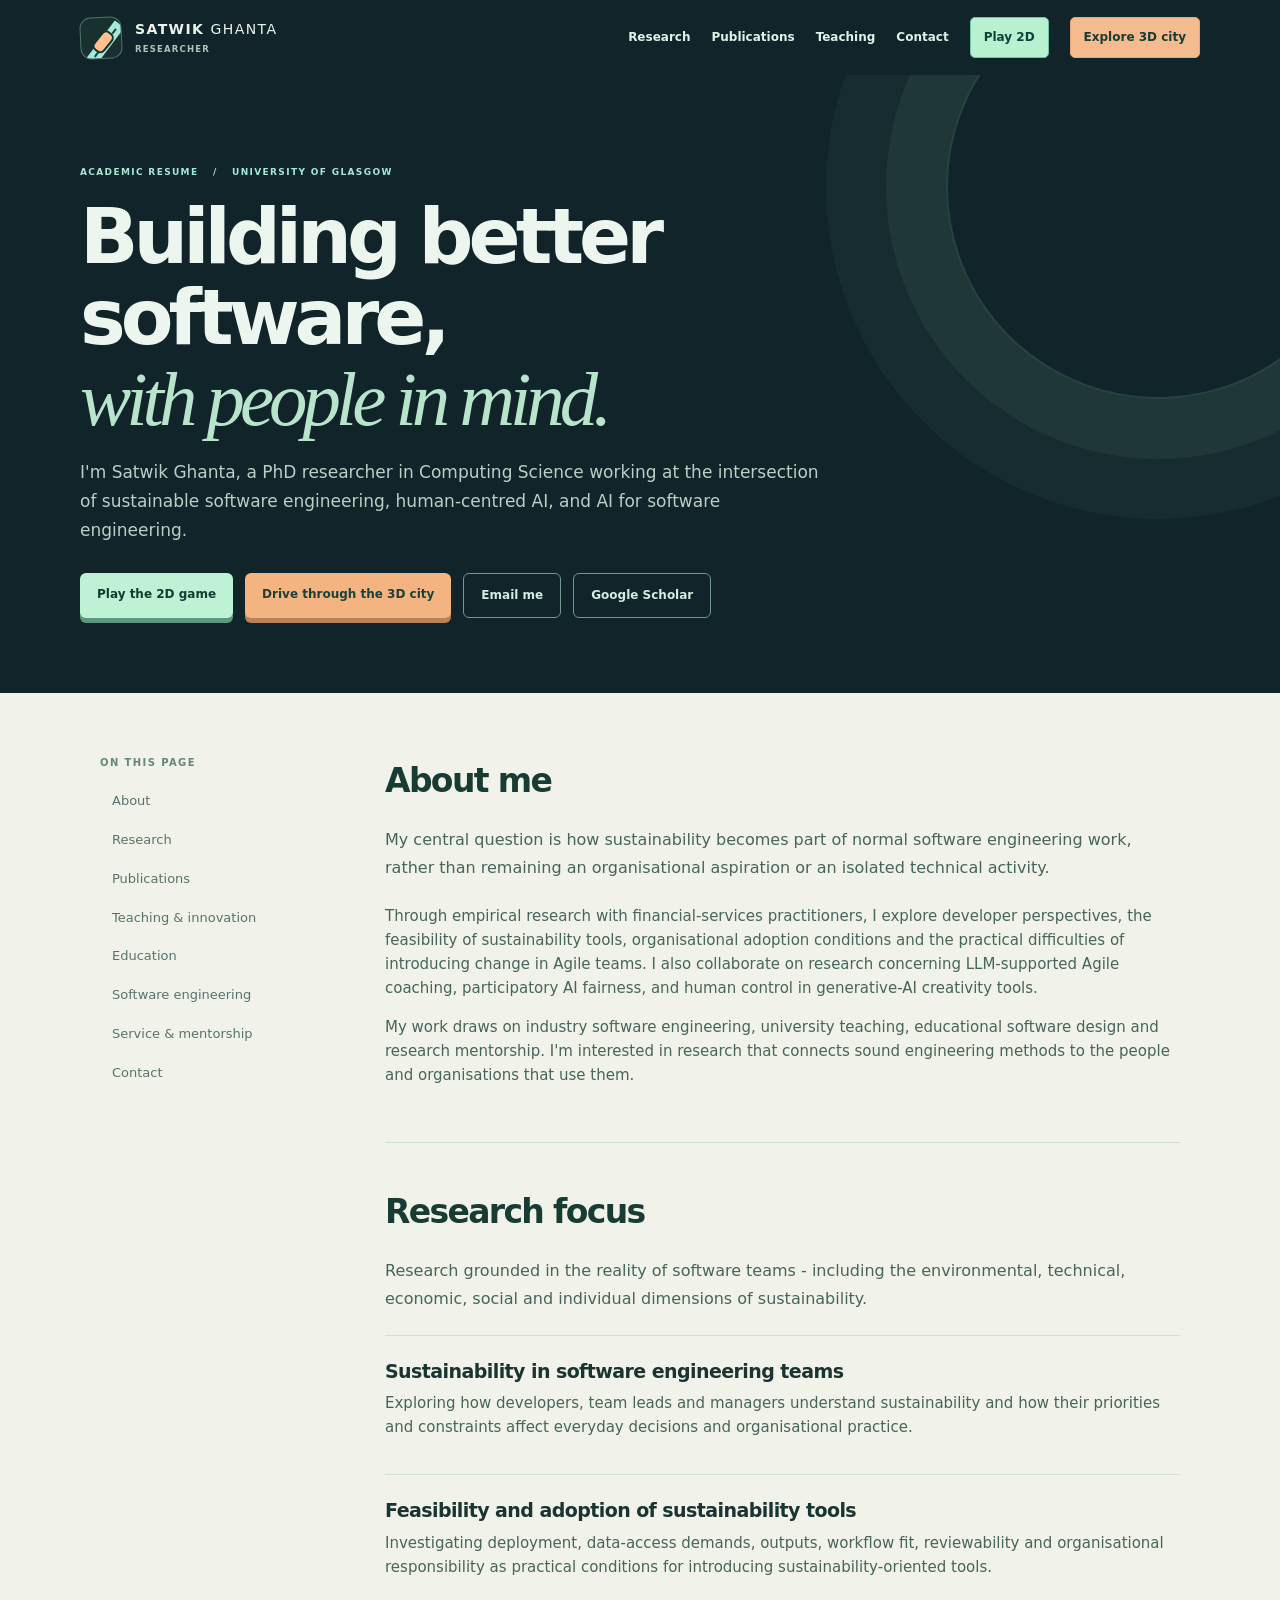
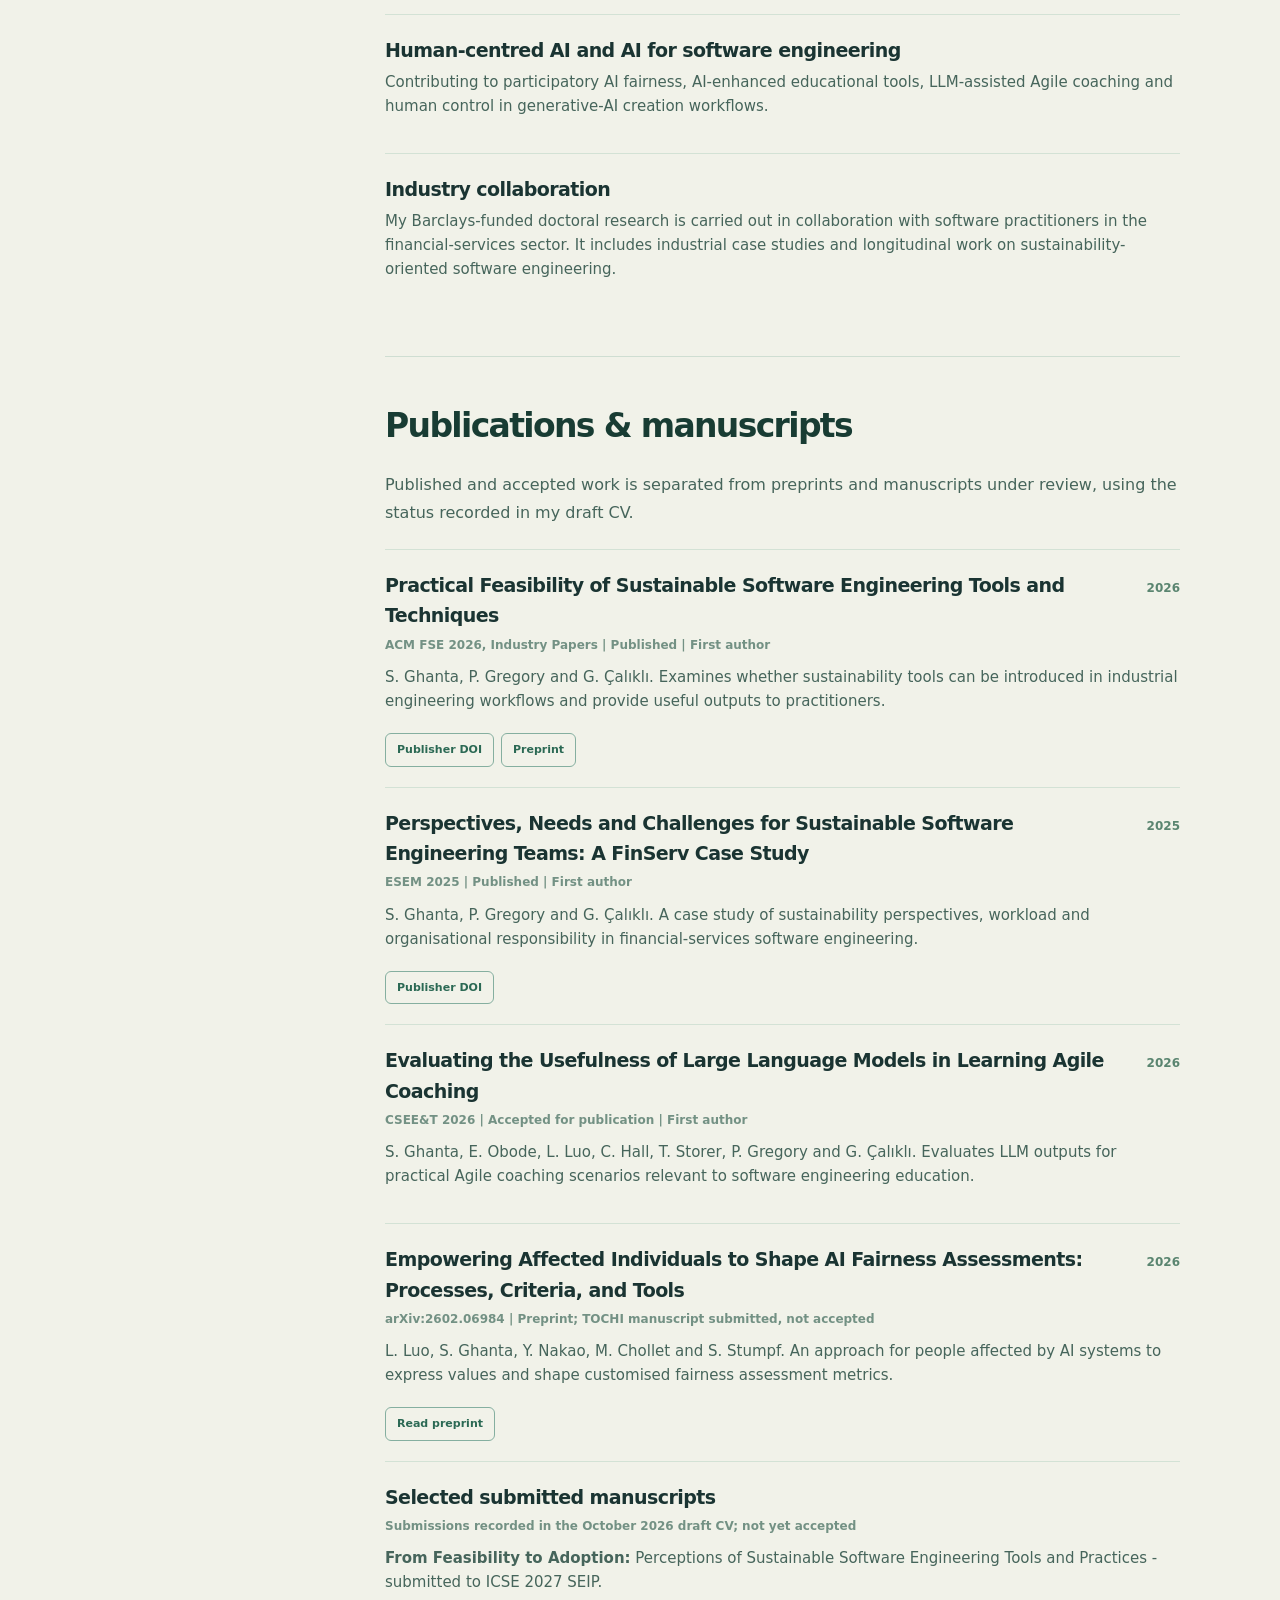
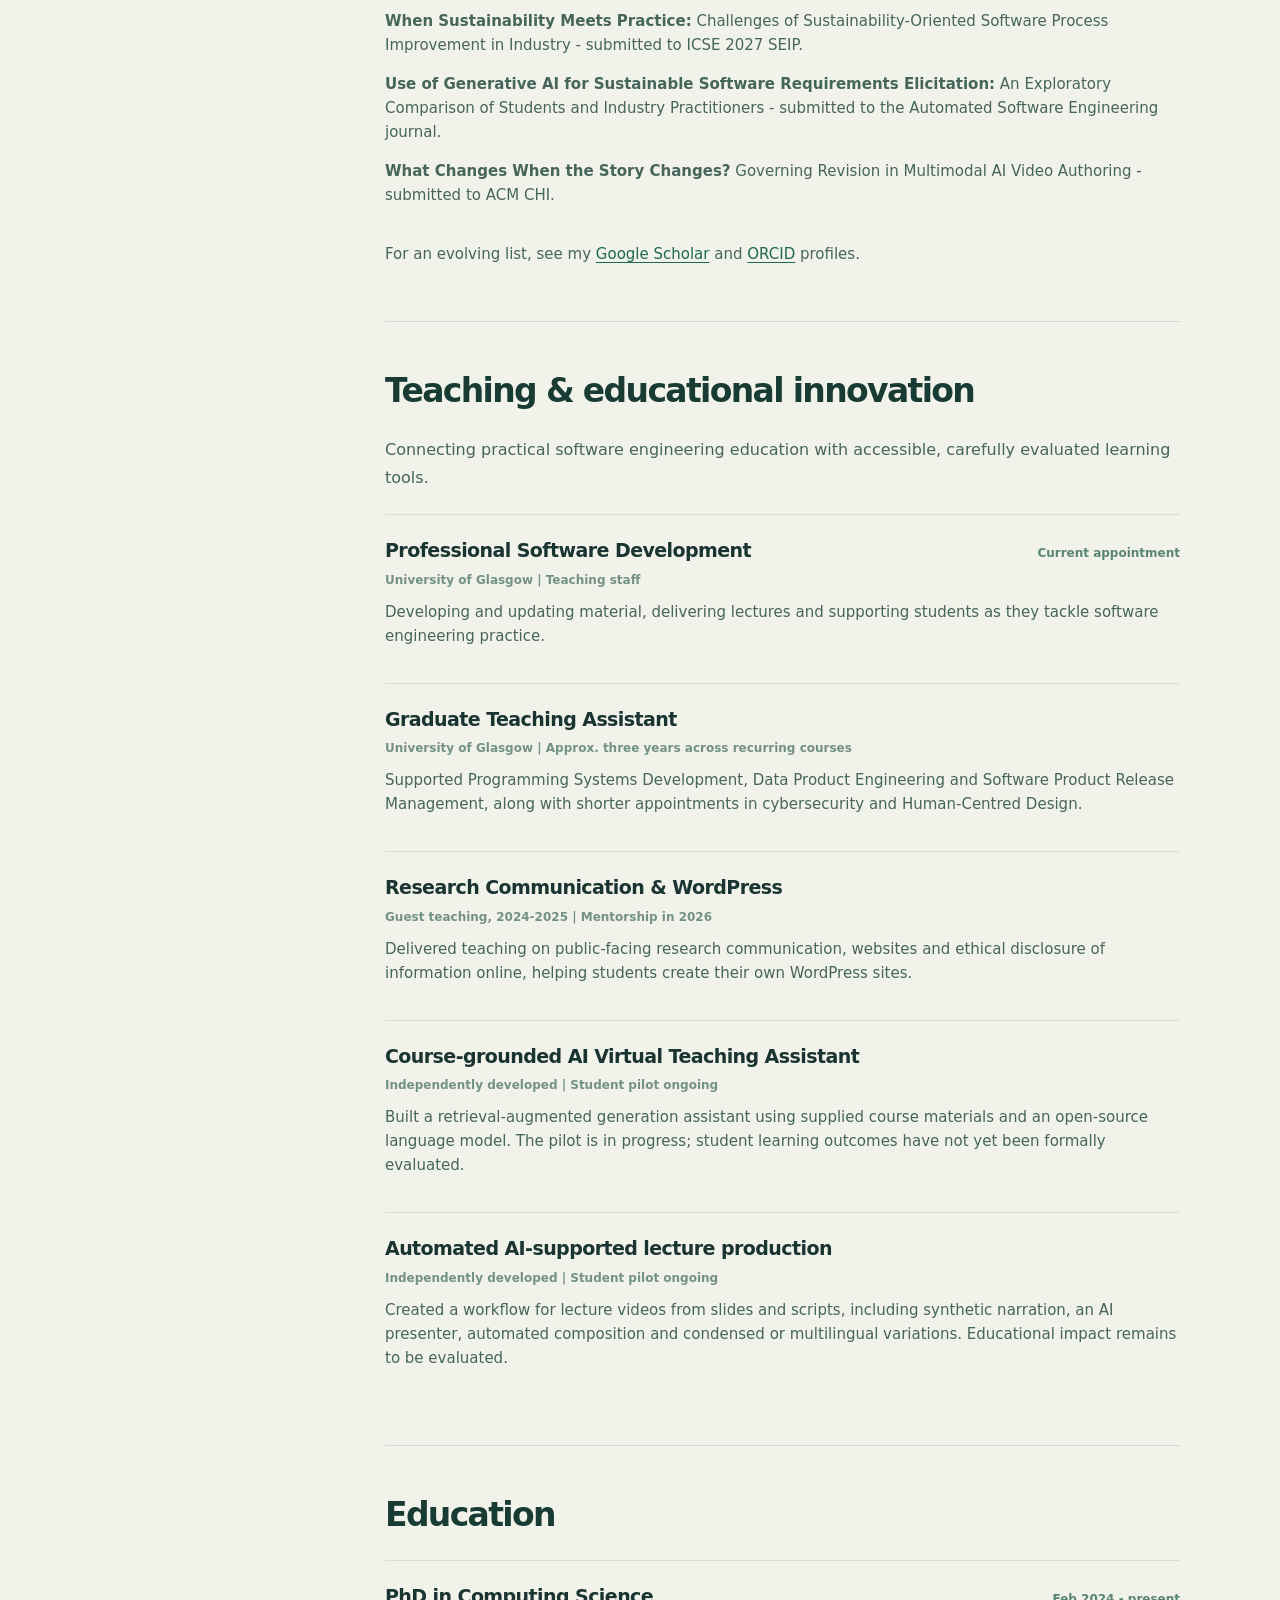
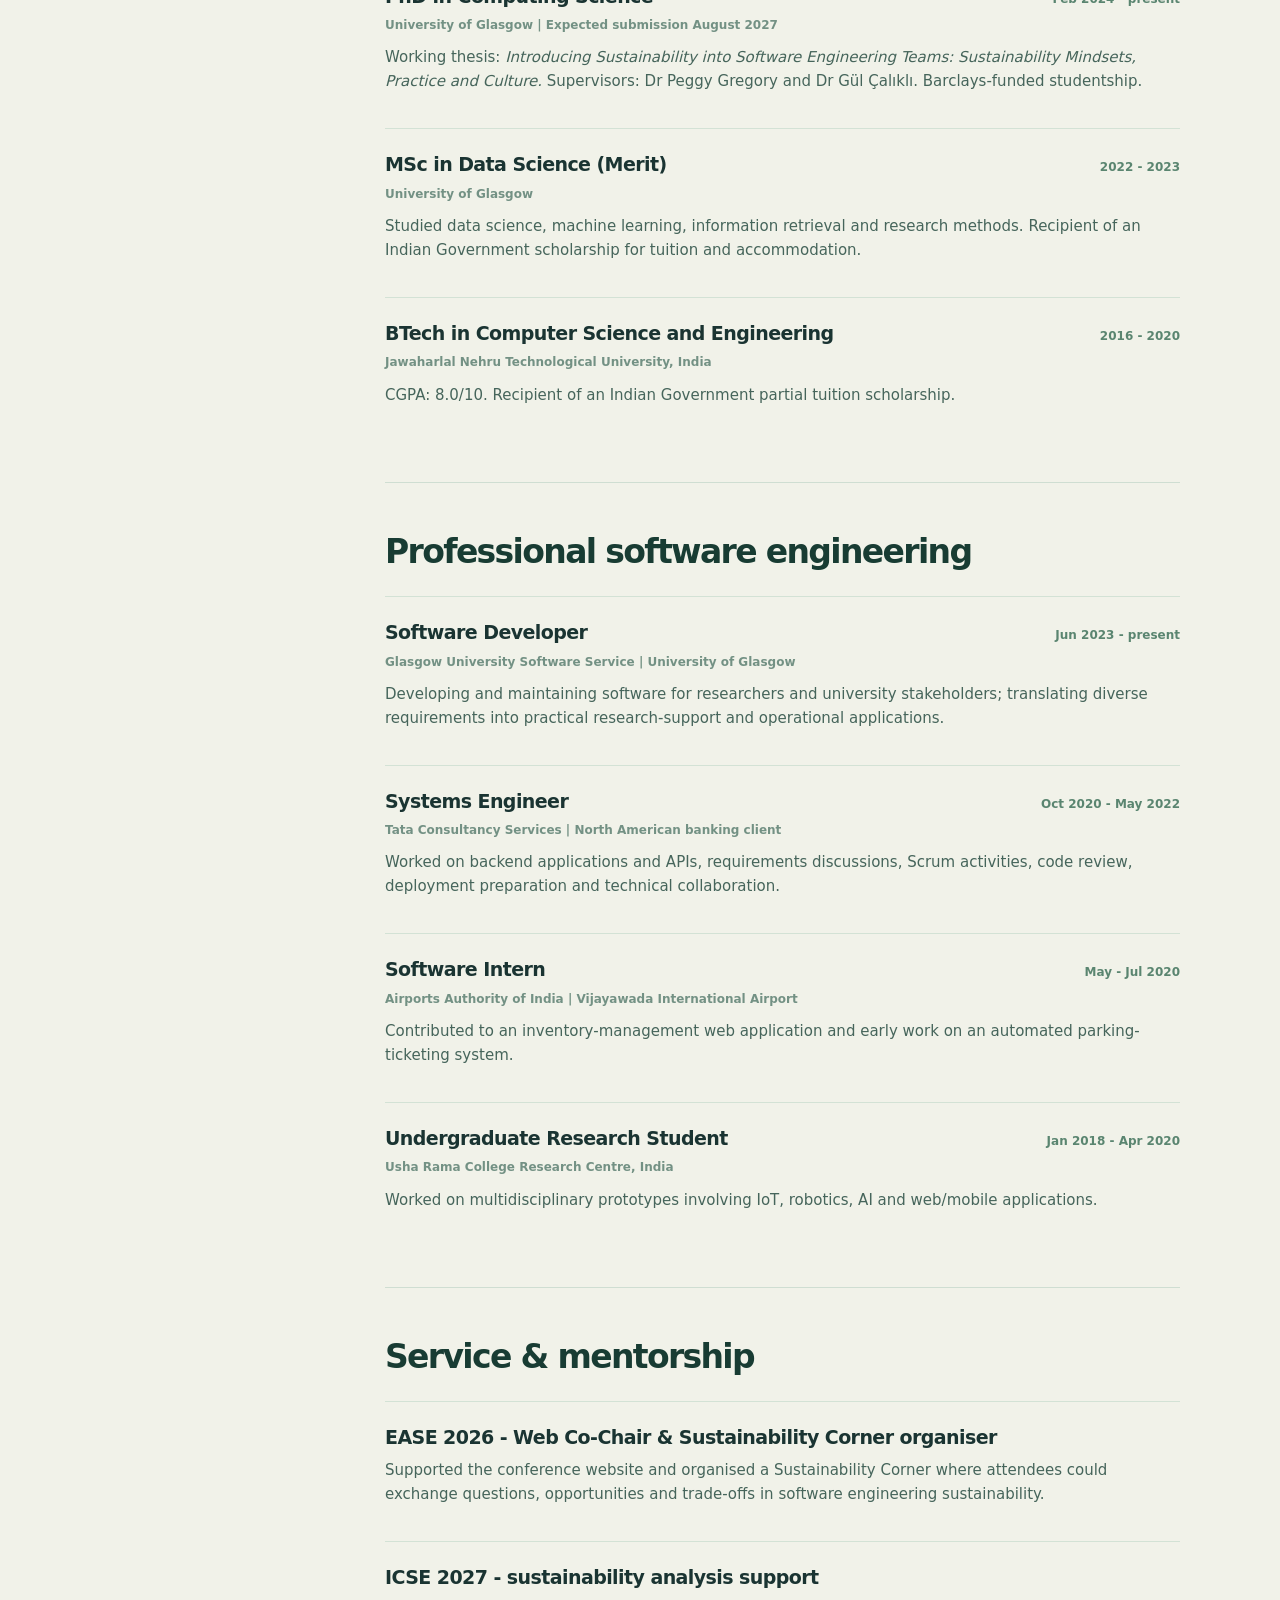
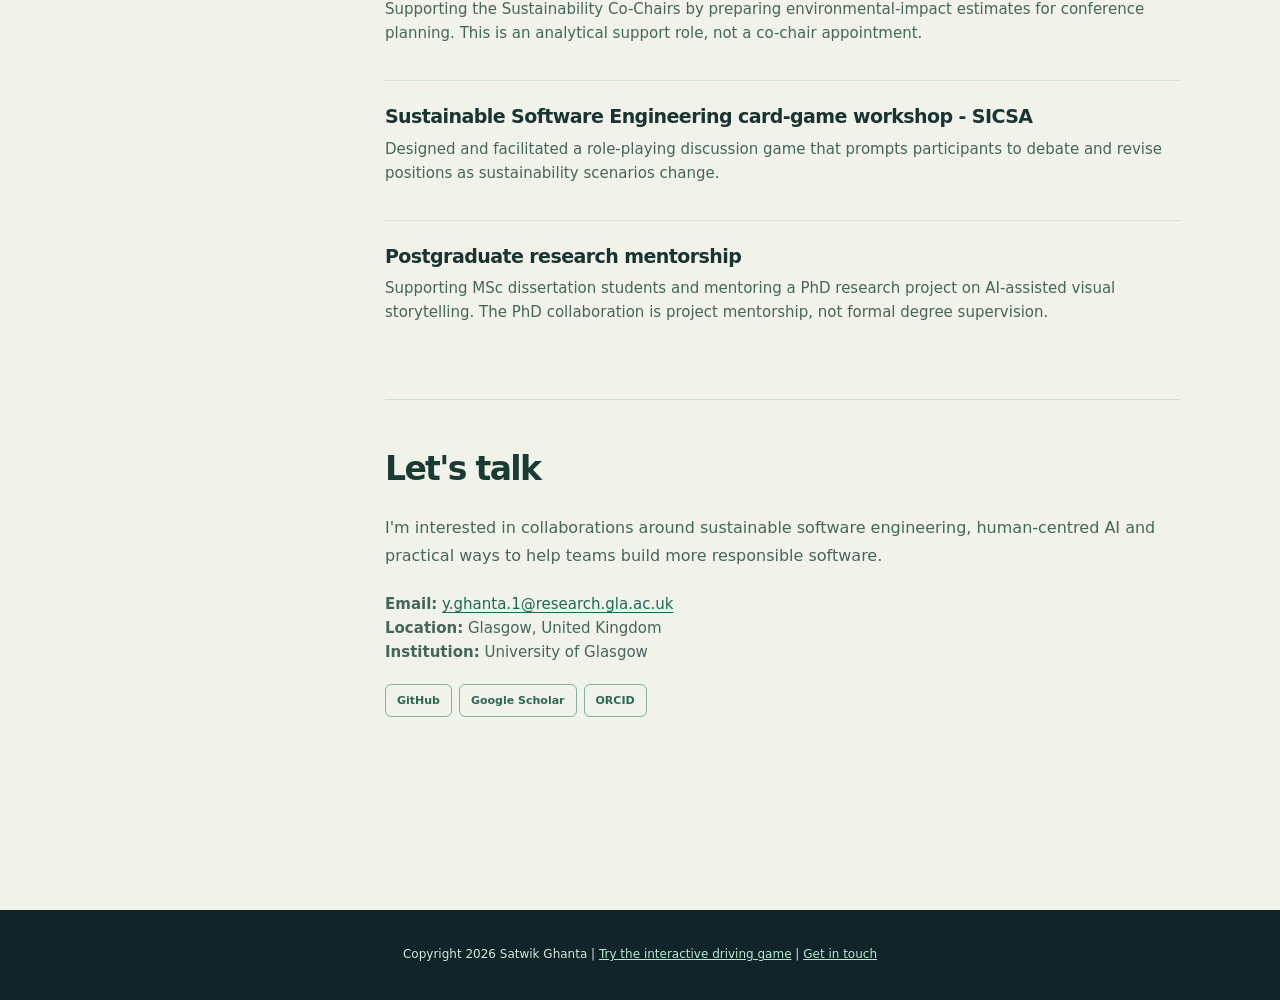
==== commit 9459993c: "updated content" ====
--- a/site/index.html
+++ b/site/index.html
@@ -4,7 +4,7 @@
   <meta charset="utf-8" />
   <meta name="viewport" content="width=device-width, initial-scale=1" />
   <meta name="theme-color" content="#102429" />
-  <meta name="description" content="Academic resume of Satwik Ghanta, PhD researcher at the University of Glasgow. Research, publications, teaching, innovation and software engineering." />
+  <meta name="description" content="Academic resume of Satwik Ghanta." />
   <title>Satwik Ghanta | Research, Publications and Resume</title>
   <link rel="icon" type="image/svg+xml" href="assets/favicon.svg" />
   <link rel="stylesheet" href="styles.css" />
@@ -12,11 +12,10 @@
 <body class="resume-page">
   <a class="skip-link" href="#about">Skip to main content</a>
   <header class="resume-nav">
-    <a href="index.html" class="brand"><span class="brand-mark" aria-hidden="true"><span class="brand-road"></span><span class="brand-car"></span></span><span class="brand-text"><strong>SATWIK <span>GHANTA</span></strong><small>RESEARCHER / BUILDER / EDUCATOR</small></span></a>
+    <a href="index.html" class="brand"><span class="brand-mark" aria-hidden="true"><span class="brand-road"></span><span class="brand-car"></span></span><span class="brand-text"><strong>SATWIK <span>GHANTA</span></strong><small>RESEARCHER</small></span></a>
     <nav class="resume-nav-links" aria-label="Site navigation"><a href="#research">Research</a><a href="#publications">Publications</a><a href="#teaching">Teaching</a><a href="#contact">Contact</a><a href="game.html?start=1" class="back-drive">Play 2D</a><a href="city.html?start=1" class="back-city">Explore 3D city</a></nav>
   </header>
   <div class="resume-hero">
-    <div class="home-mode-note">TEXT RESUME <span> / </span> TWO WAYS TO EXPLORE</div>
     <div class="eyebrow">ACADEMIC RESUME <span style="padding:0 10px">/</span> UNIVERSITY OF GLASGOW</div>
     <h1>Building better software,<br /><em>with people in mind.</em></h1>
     <p>I'm Satwik Ghanta, a PhD researcher in Computing Science working at the intersection of sustainable software engineering, human-centred AI, and AI for software engineering.</p>
@@ -36,8 +35,8 @@
       </section>
 
       <section id="publications"><h2>Publications & manuscripts</h2><p class="section-lead">Published and accepted work is separated from preprints and manuscripts under review, using the status recorded in my draft CV.</p>
-        <div class="resume-entry"><div class="entry-top"><h3>Practical Feasibility of Sustainable Software Engineering Tools and Techniques</h3><span class="entry-date">2026</span></div><span class="entry-meta">ACM FSE 2026, Industry Papers | Published | First author</span><p>S. Ghanta, P. Gregory and G. Çalıklı. Pages 829-839. Examines whether sustainability tools can be introduced in industrial engineering workflows and provide useful outputs to practitioners.</p><a class="pill-link" href="https://doi.org/10.1145/3803437.3805254" target="_blank" rel="noopener noreferrer">Publisher DOI </a><a class="pill-link" href="https://arxiv.org/abs/2603.29056" target="_blank" rel="noopener noreferrer">Preprint </a></div>
-        <div class="resume-entry"><div class="entry-top"><h3>Perspectives, Needs and Challenges for Sustainable Software Engineering Teams: A FinServ Case Study</h3><span class="entry-date">2025</span></div><span class="entry-meta">ESEM 2025 | Published | First author</span><p>S. Ghanta, P. Gregory and G. Çalıklı. Pages 196-206. A case study of sustainability perspectives, workload and organisational responsibility in financial-services software engineering.</p><a class="pill-link" href="https://doi.org/10.1109/ESEM64174.2025.00022" target="_blank" rel="noopener noreferrer">Publisher DOI </a></div>
+        <div class="resume-entry"><div class="entry-top"><h3>Practical Feasibility of Sustainable Software Engineering Tools and Techniques</h3><span class="entry-date">2026</span></div><span class="entry-meta">ACM FSE 2026, Industry Papers | Published | First author</span><p>S. Ghanta, P. Gregory and G. Çalıklı. Examines whether sustainability tools can be introduced in industrial engineering workflows and provide useful outputs to practitioners.</p><a class="pill-link" href="https://doi.org/10.1145/3803437.3805254" target="_blank" rel="noopener noreferrer">Publisher DOI </a><a class="pill-link" href="https://arxiv.org/abs/2603.29056" target="_blank" rel="noopener noreferrer">Preprint </a></div>
+        <div class="resume-entry"><div class="entry-top"><h3>Perspectives, Needs and Challenges for Sustainable Software Engineering Teams: A FinServ Case Study</h3><span class="entry-date">2025</span></div><span class="entry-meta">ESEM 2025 | Published | First author</span><p>S. Ghanta, P. Gregory and G. Çalıklı. A case study of sustainability perspectives, workload and organisational responsibility in financial-services software engineering.</p><a class="pill-link" href="https://doi.org/10.1109/ESEM64174.2025.00022" target="_blank" rel="noopener noreferrer">Publisher DOI </a></div>
         <div class="resume-entry"><div class="entry-top"><h3>Evaluating the Usefulness of Large Language Models in Learning Agile Coaching</h3><span class="entry-date">2026</span></div><span class="entry-meta">CSEE&amp;T 2026 | Accepted for publication | First author</span><p>S. Ghanta, E. Obode, L. Luo, C. Hall, T. Storer, P. Gregory and G. Çalıklı. Evaluates LLM outputs for practical Agile coaching scenarios relevant to software engineering education.</p></div>
         <div class="resume-entry"><div class="entry-top"><h3>Empowering Affected Individuals to Shape AI Fairness Assessments: Processes, Criteria, and Tools</h3><span class="entry-date">2026</span></div><span class="entry-meta">arXiv:2602.06984 | Preprint; TOCHI manuscript submitted, not accepted</span><p>L. Luo, S. Ghanta, Y. Nakao, M. Chollet and S. Stumpf. An approach for people affected by AI systems to express values and shape customised fairness assessment metrics.</p><a class="pill-link" href="https://arxiv.org/abs/2602.06984" target="_blank" rel="noopener noreferrer">Read preprint </a></div>
         <div class="resume-entry"><h3>Selected submitted manuscripts</h3><span class="entry-meta">Submissions recorded in the October 2026 draft CV; not yet accepted</span><p><strong>From Feasibility to Adoption:</strong> Perceptions of Sustainable Software Engineering Tools and Practices - submitted to ICSE 2027 SEIP.</p><p><strong>When Sustainability Meets Practice:</strong> Challenges of Sustainability-Oriented Software Process Improvement in Industry - submitted to ICSE 2027 SEIP.</p><p><strong>Use of Generative AI for Sustainable Software Requirements Elicitation:</strong> An Exploratory Comparison of Students and Industry Practitioners - submitted to the Automated Software Engineering journal.</p><p><strong>What Changes When the Story Changes?</strong> Governing Revision in Multimodal AI Video Authoring - submitted to ACM CHI.</p></div>
--- a/site/styles.css
+++ b/site/styles.css
@@ -85,3 +85,19 @@
 @media(max-width:420px){.resume-page .resume-nav .brand-text small{display:none}.resume-page .resume-nav-links .back-drive,.resume-page .resume-nav-links .back-city{font-size:10px;padding:8px}}
 
 @media(max-width:760px){.resume-page .resume-nav-links a.back-city{display:inline-flex;align-items:center;justify-content:center}}
+
+/* Version 7: miniature RC car arena on a writing desk. */
+.game-page .game-stage{background:#ab8062}
+.game-page .canvas-vignette{background:radial-gradient(ellipse at 52% 50%,transparent 54%,#44312724 100%)}
+.desk-view-button{position:absolute;top:17px;left:50%;transform:translateX(-50%);z-index:10;cursor:pointer;background:#fff9e8f2;color:#22564d;border:1px solid #76a591;border-radius:999px;box-shadow:0 6px 20px #264d3938;padding:11px 20px;font-size:12px;font-weight:850;letter-spacing:.025em;white-space:nowrap}
+.desk-view-button:hover,.desk-view-button.is-overview{background:#276f5d;color:#fff9e8;border-color:#276f5d}
+.game-page .intro-art{background:linear-gradient(25deg,#bc9270,#deb992)}
+.game-page .art-grid{background-image:linear-gradient(#f7e1ae26 1px,transparent 1px),linear-gradient(90deg,#f7e1ae26 1px,transparent 1px)}
+.game-page .art-car:after{content:"";position:absolute;width:2px;height:57px;left:53%;bottom:-42px;background:#2e5550;transform:rotate(-14deg);transform-origin:top;z-index:-1;border-radius:3px}
+.game-page .art-antenna{position:absolute;width:9px;height:9px;border-radius:50%;background:#ec896c;left:64%;bottom:-45px;box-shadow:0 0 0 2px #31574c}
+@media(max-width:960px){.desk-view-button{top:18px;left:50%;padding:9px 13px;font-size:10px}}
+@media(max-width:640px){.desk-view-button{top:47px;left:50%;padding:7px 11px;font-size:10px;box-shadow:0 2px 9px #22594c30}}
+
+.game-page .toast{top:74px}
+.game-page .game-stage.is-desk-overview .driving-hud,.game-page .game-stage.is-desk-overview .touch-controls,.game-page .game-stage.is-desk-overview .mini-map{opacity:0;pointer-events:none}
+@media(max-width:640px){.game-page .toast{top:92px}}
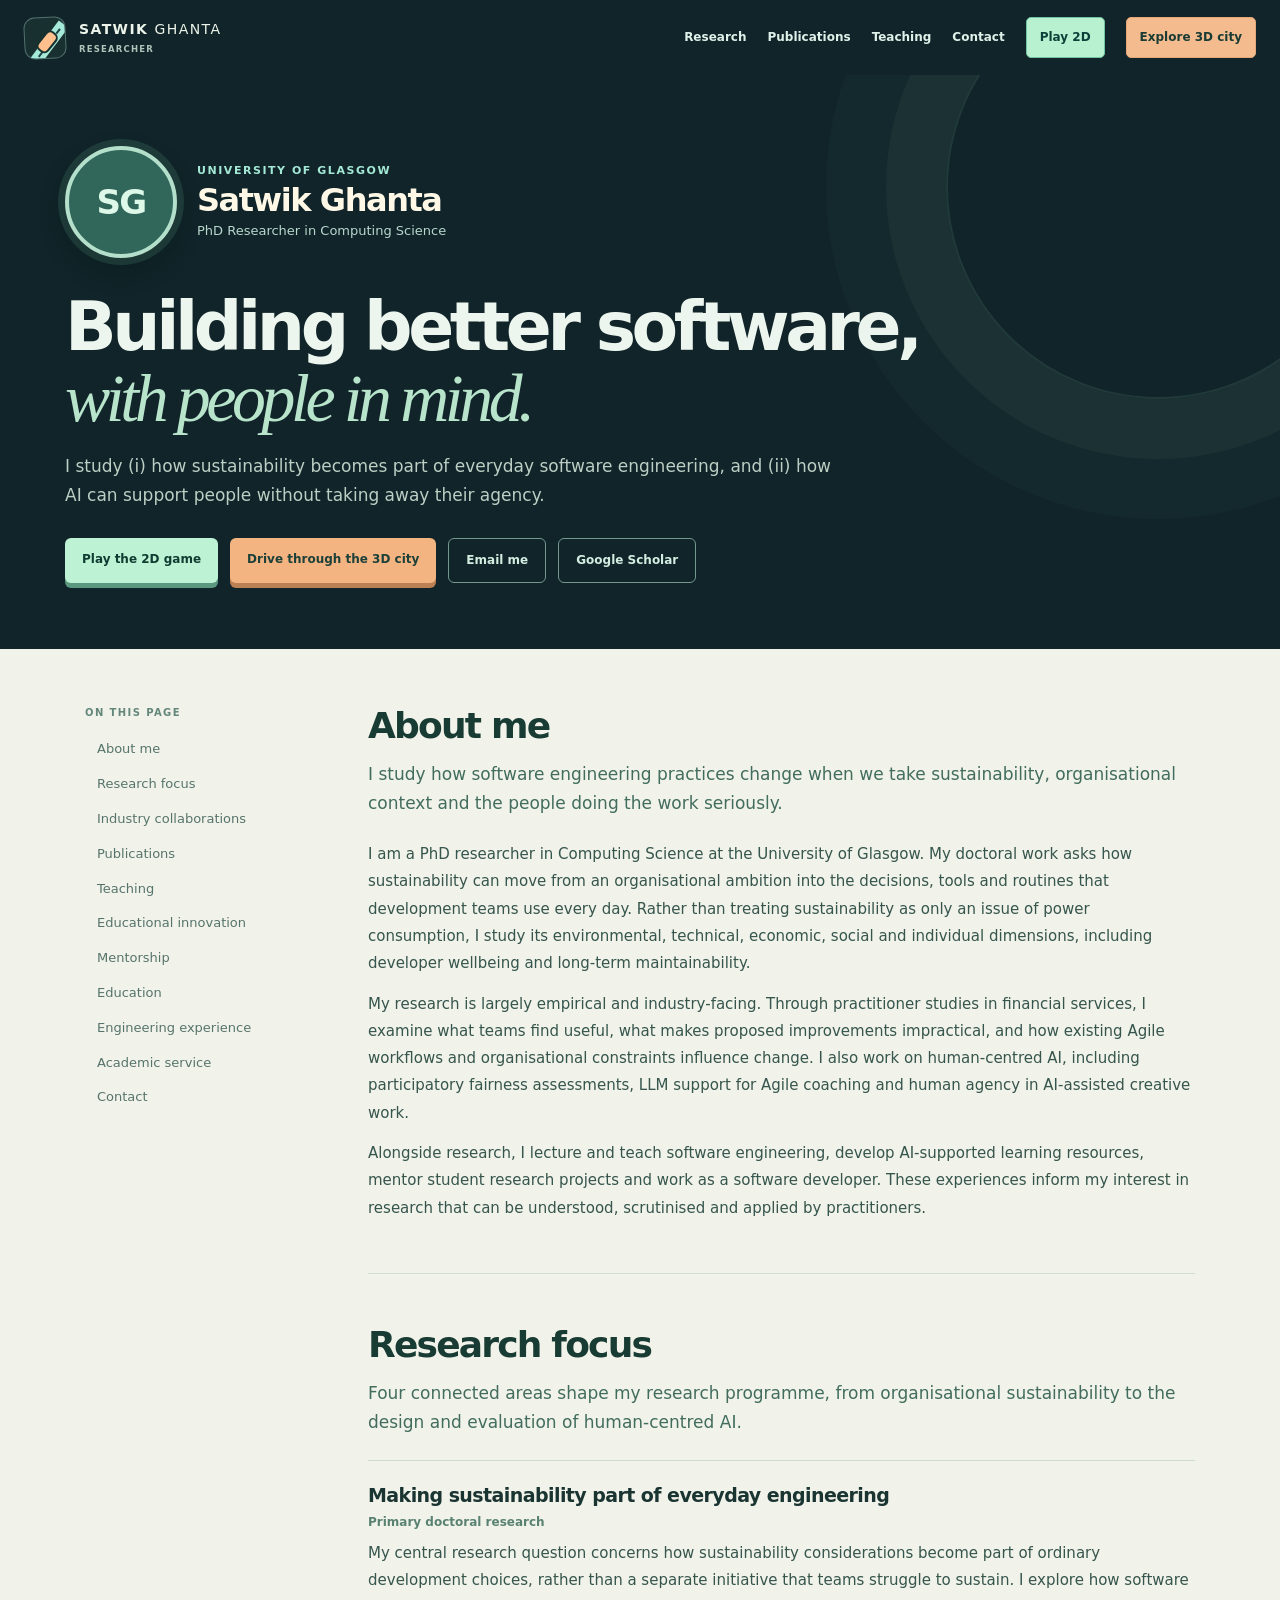
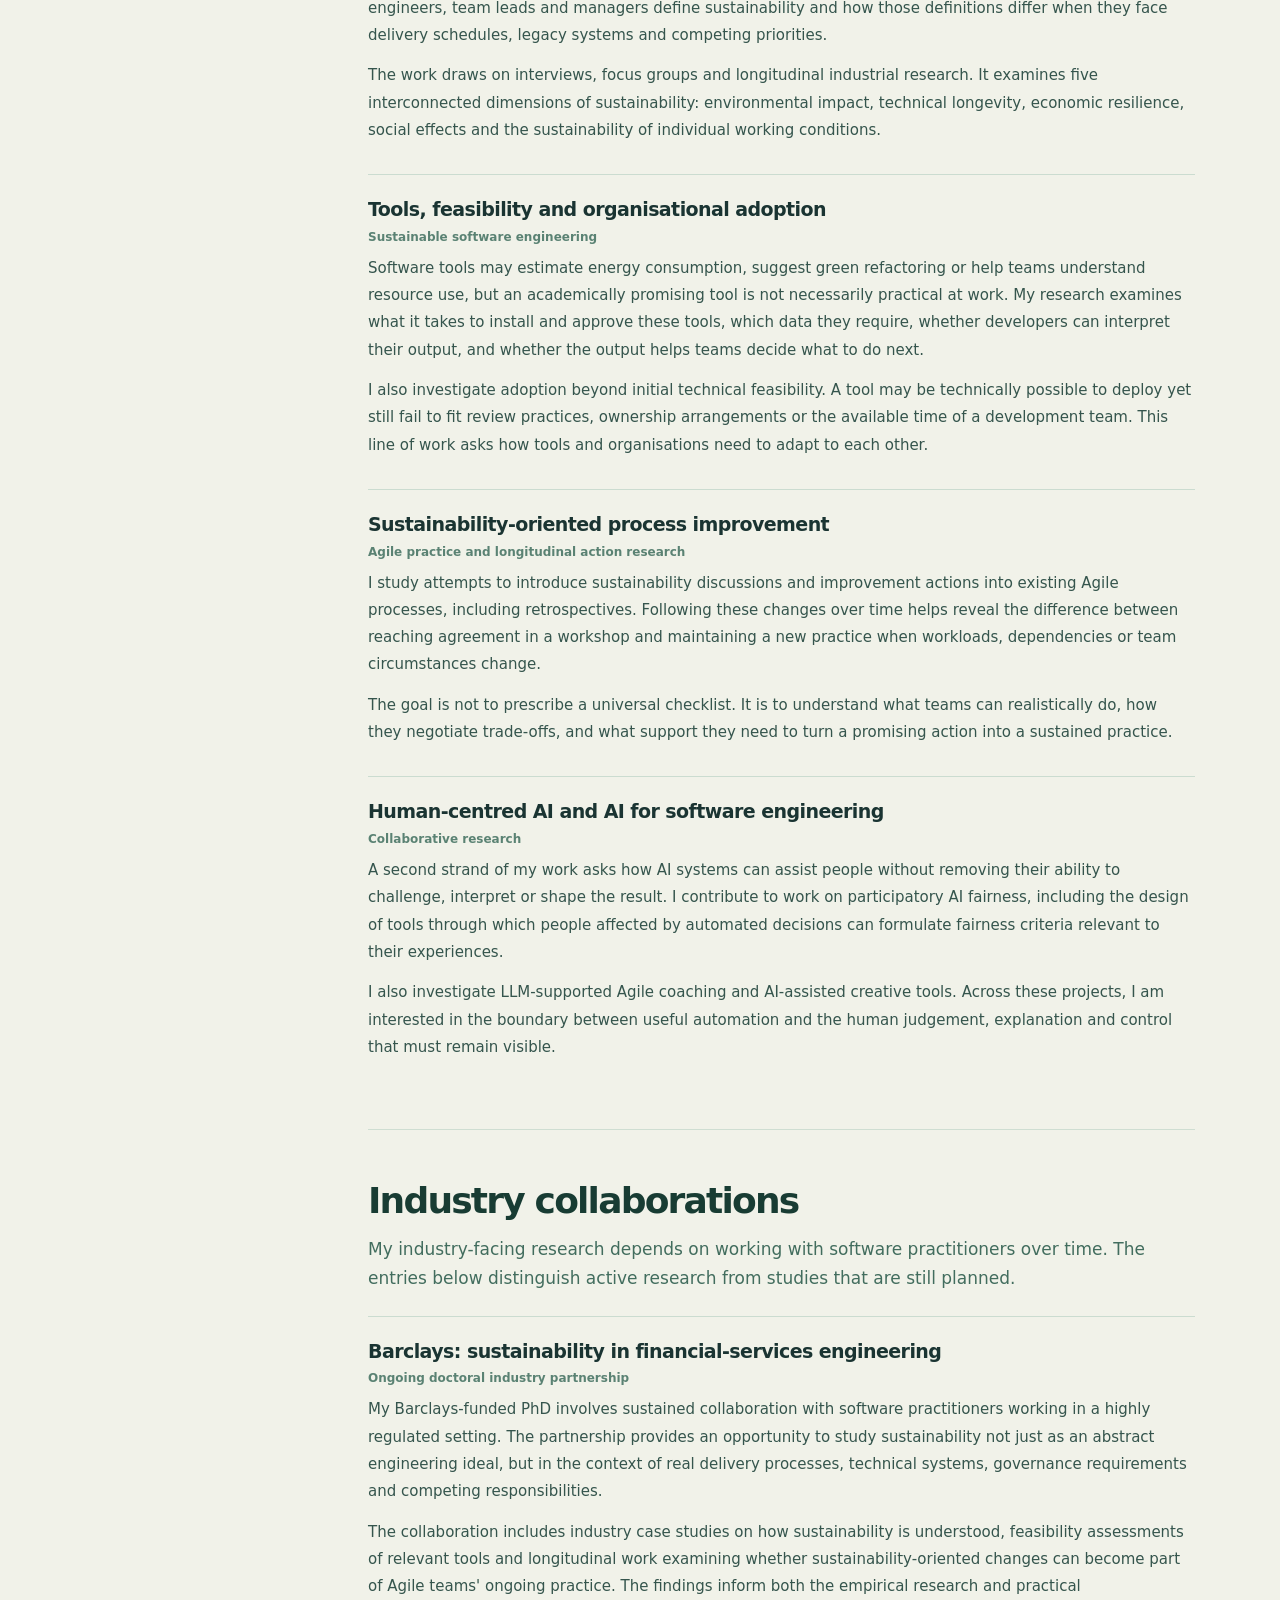
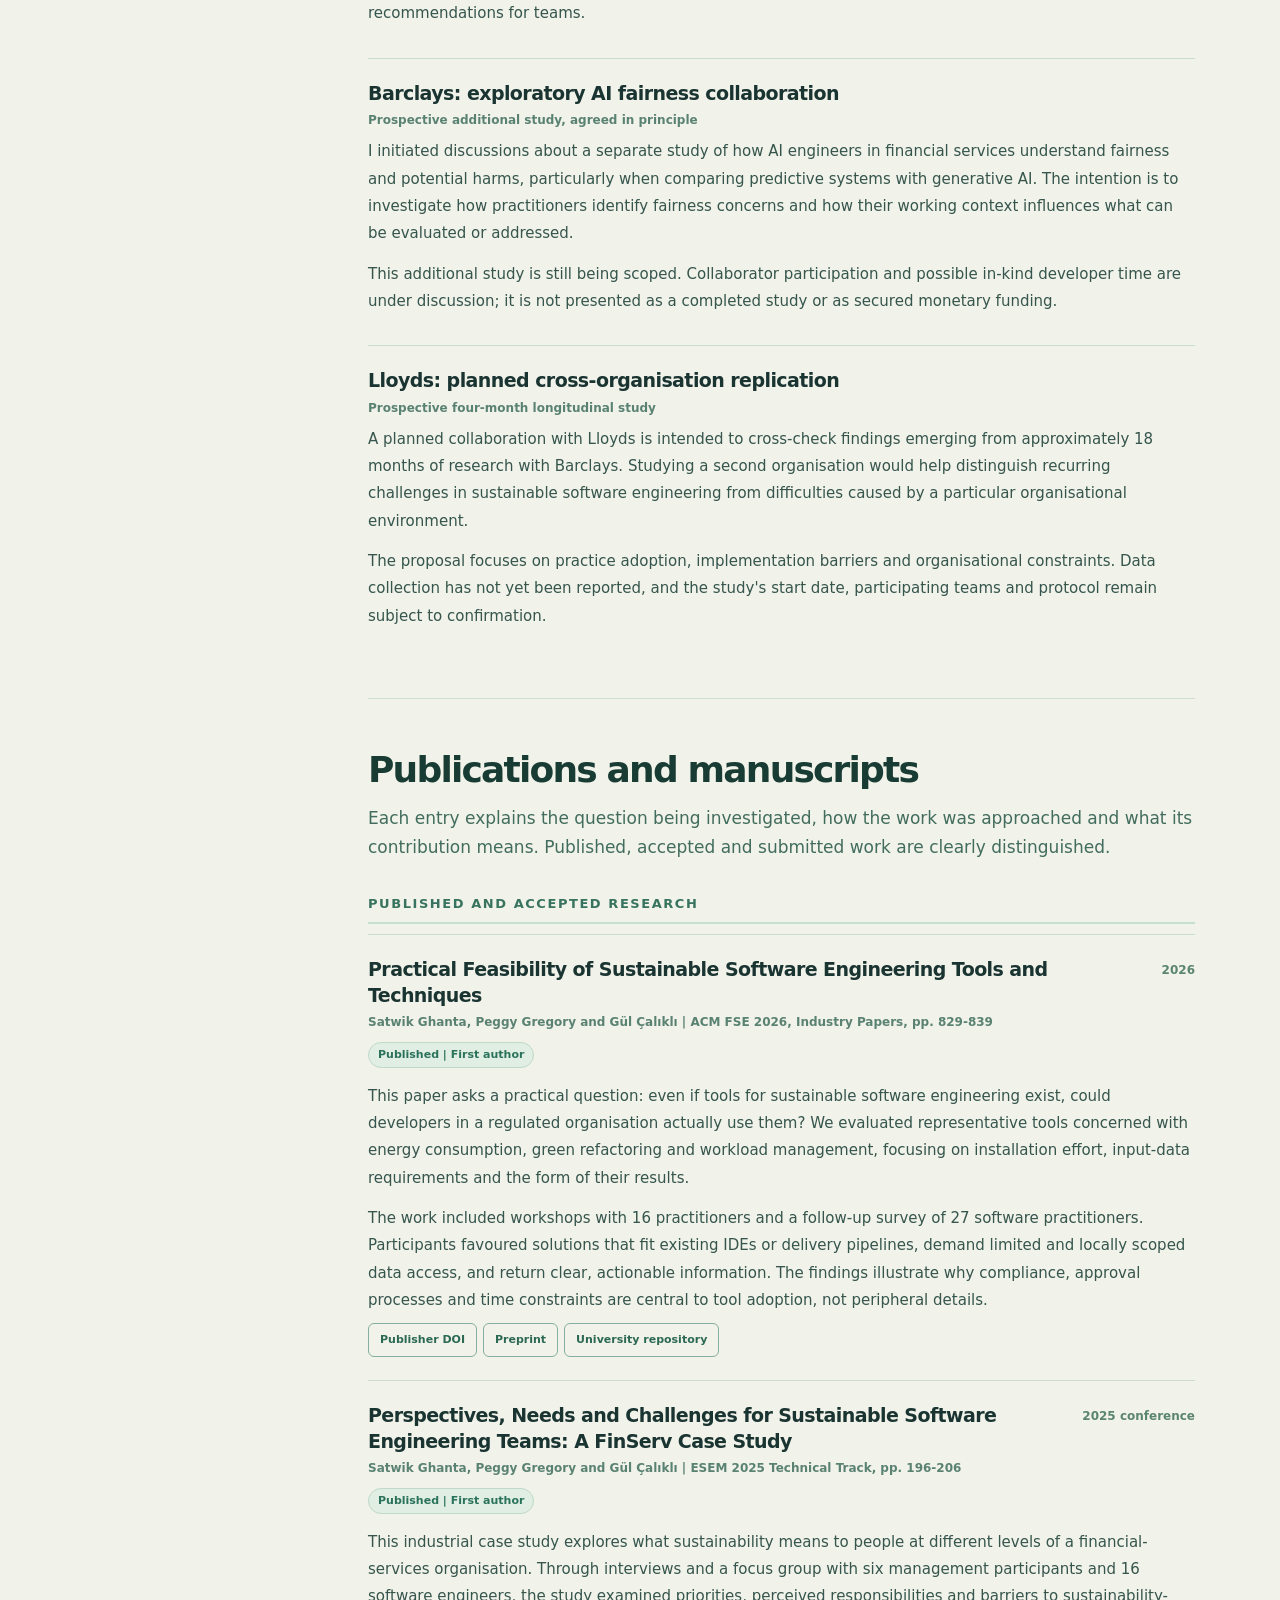
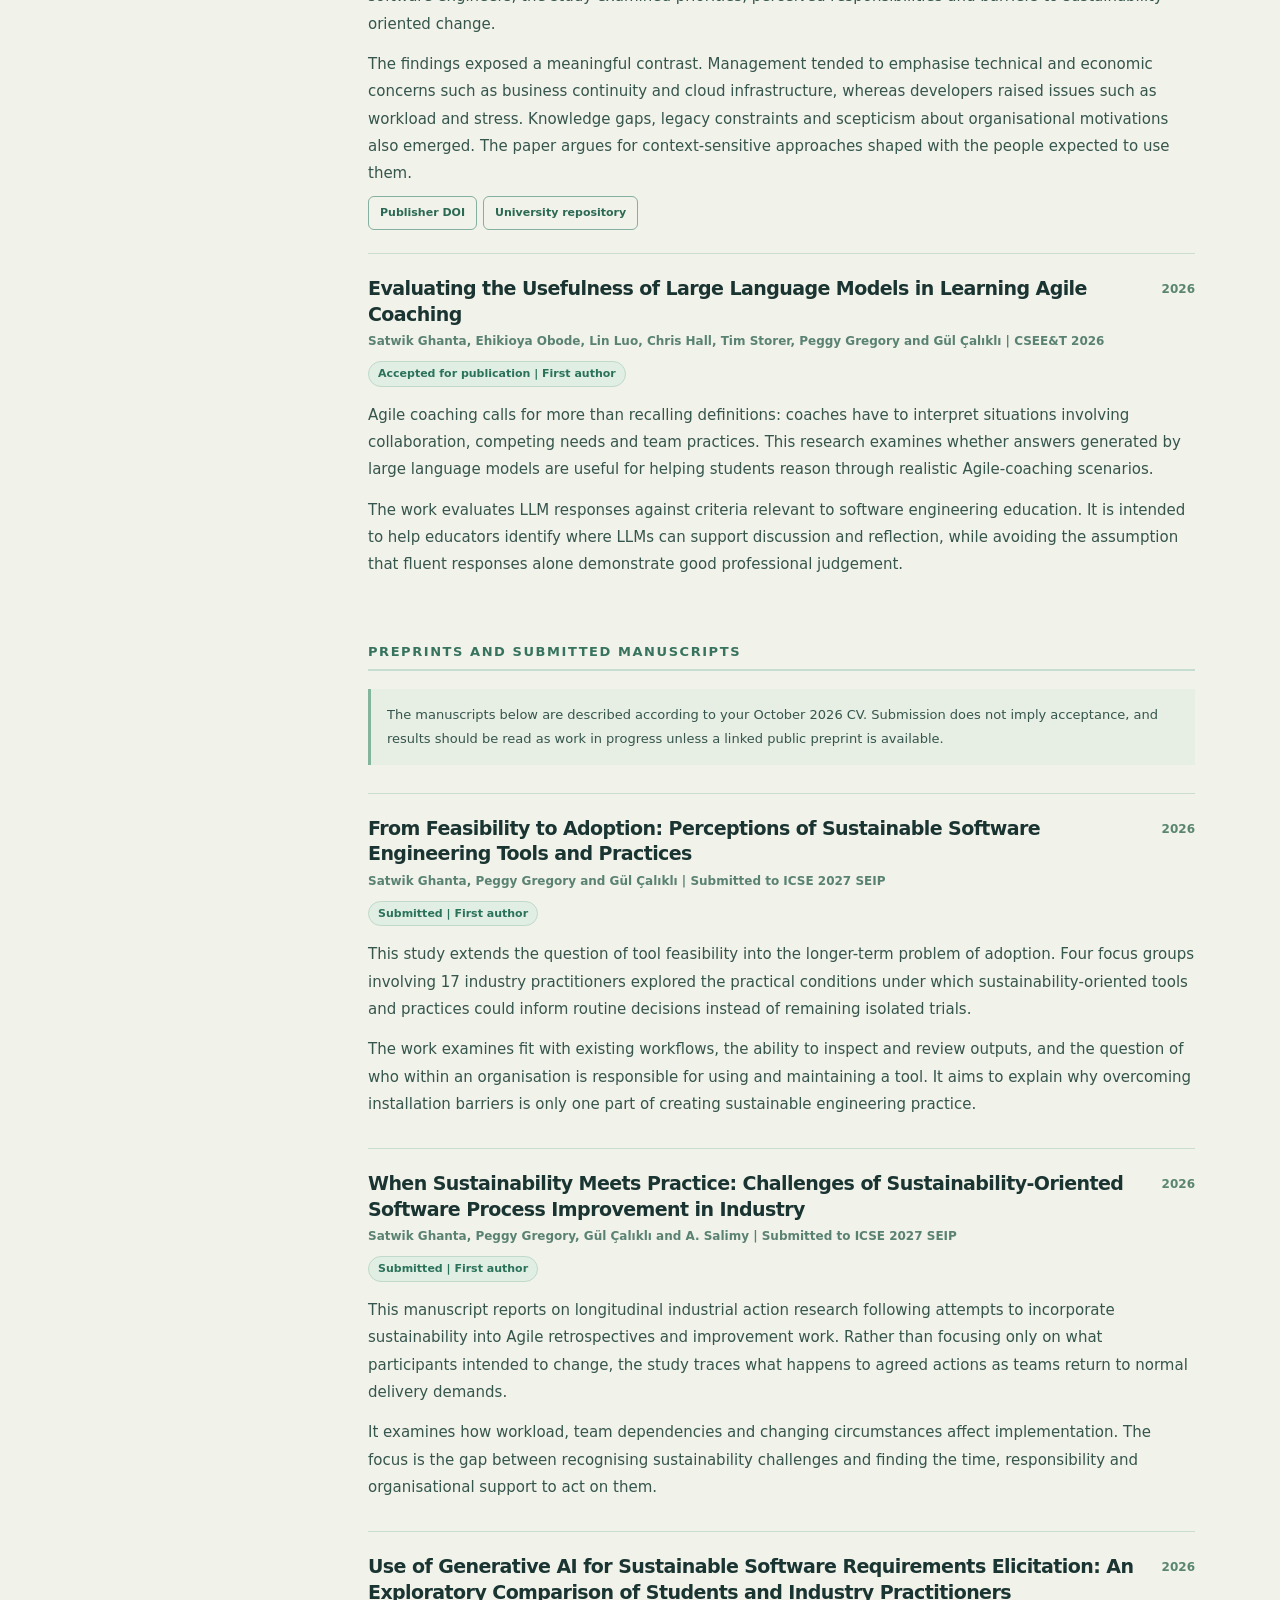
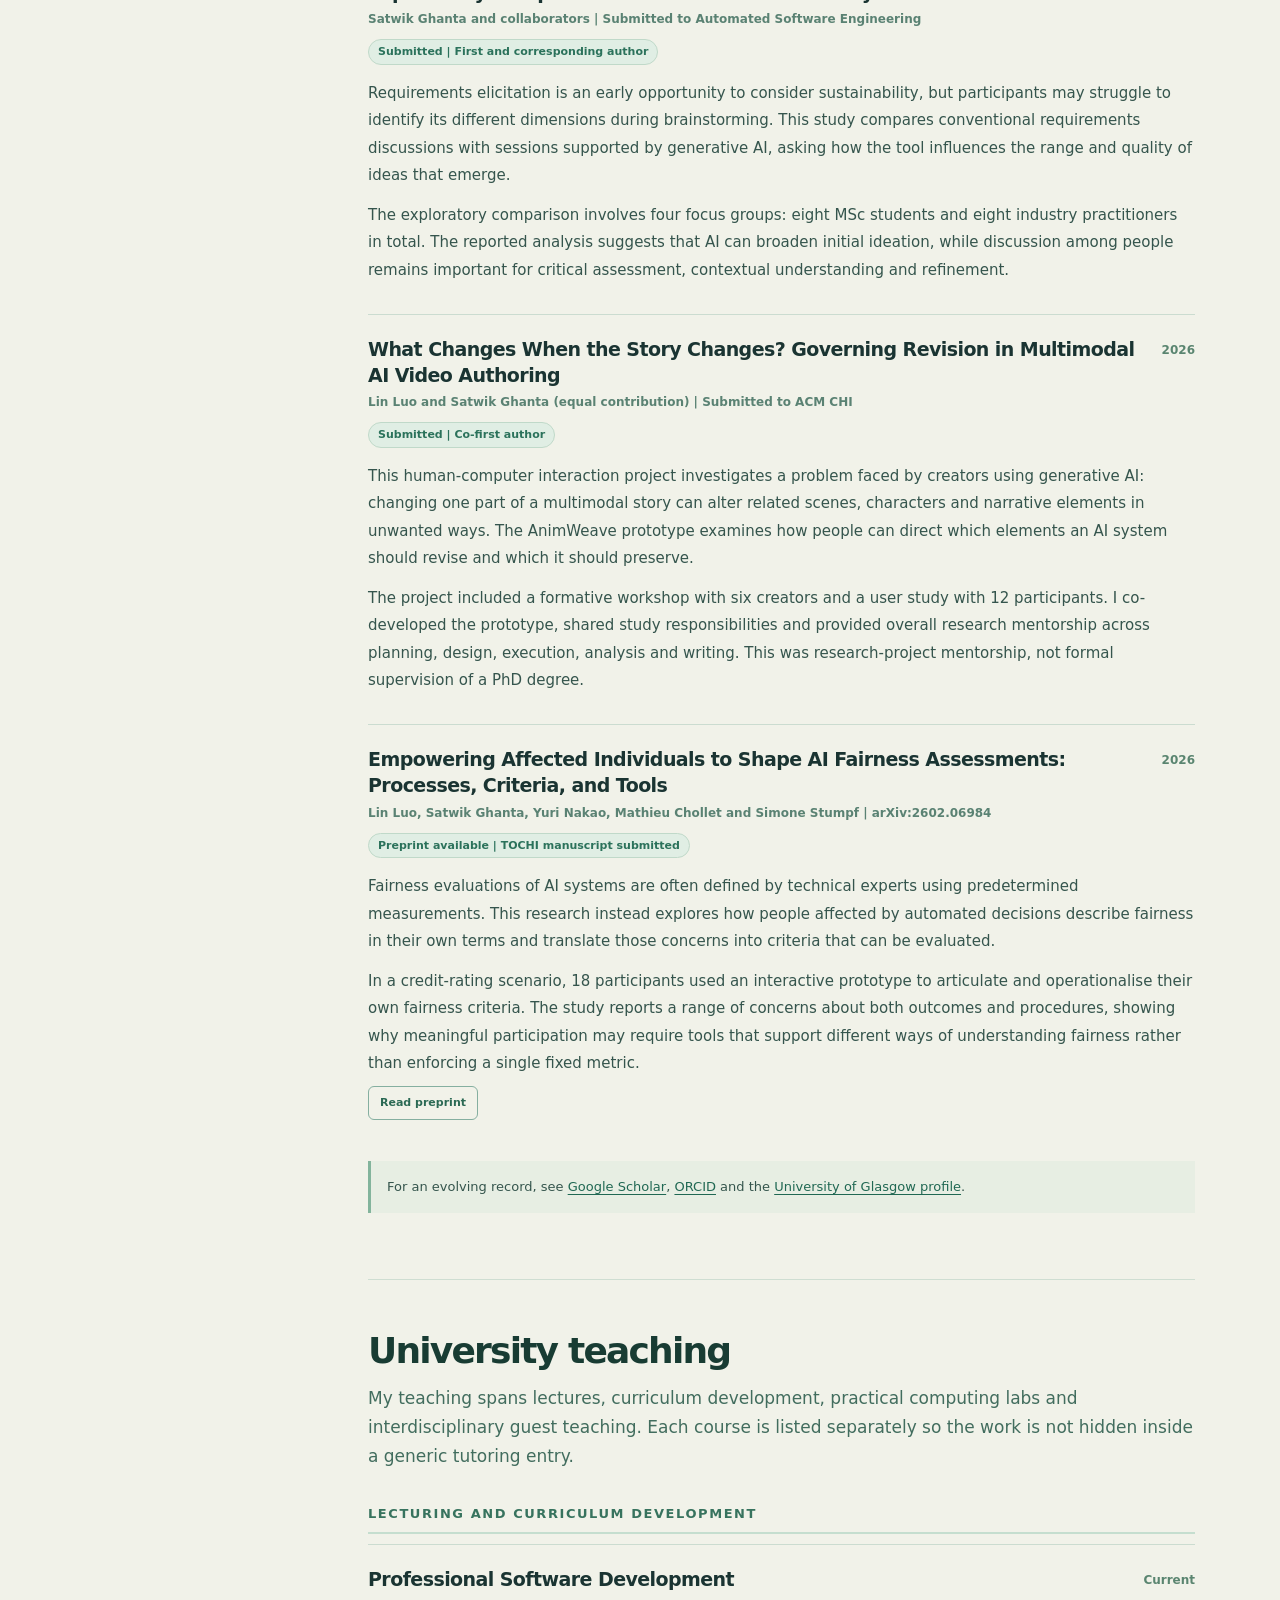
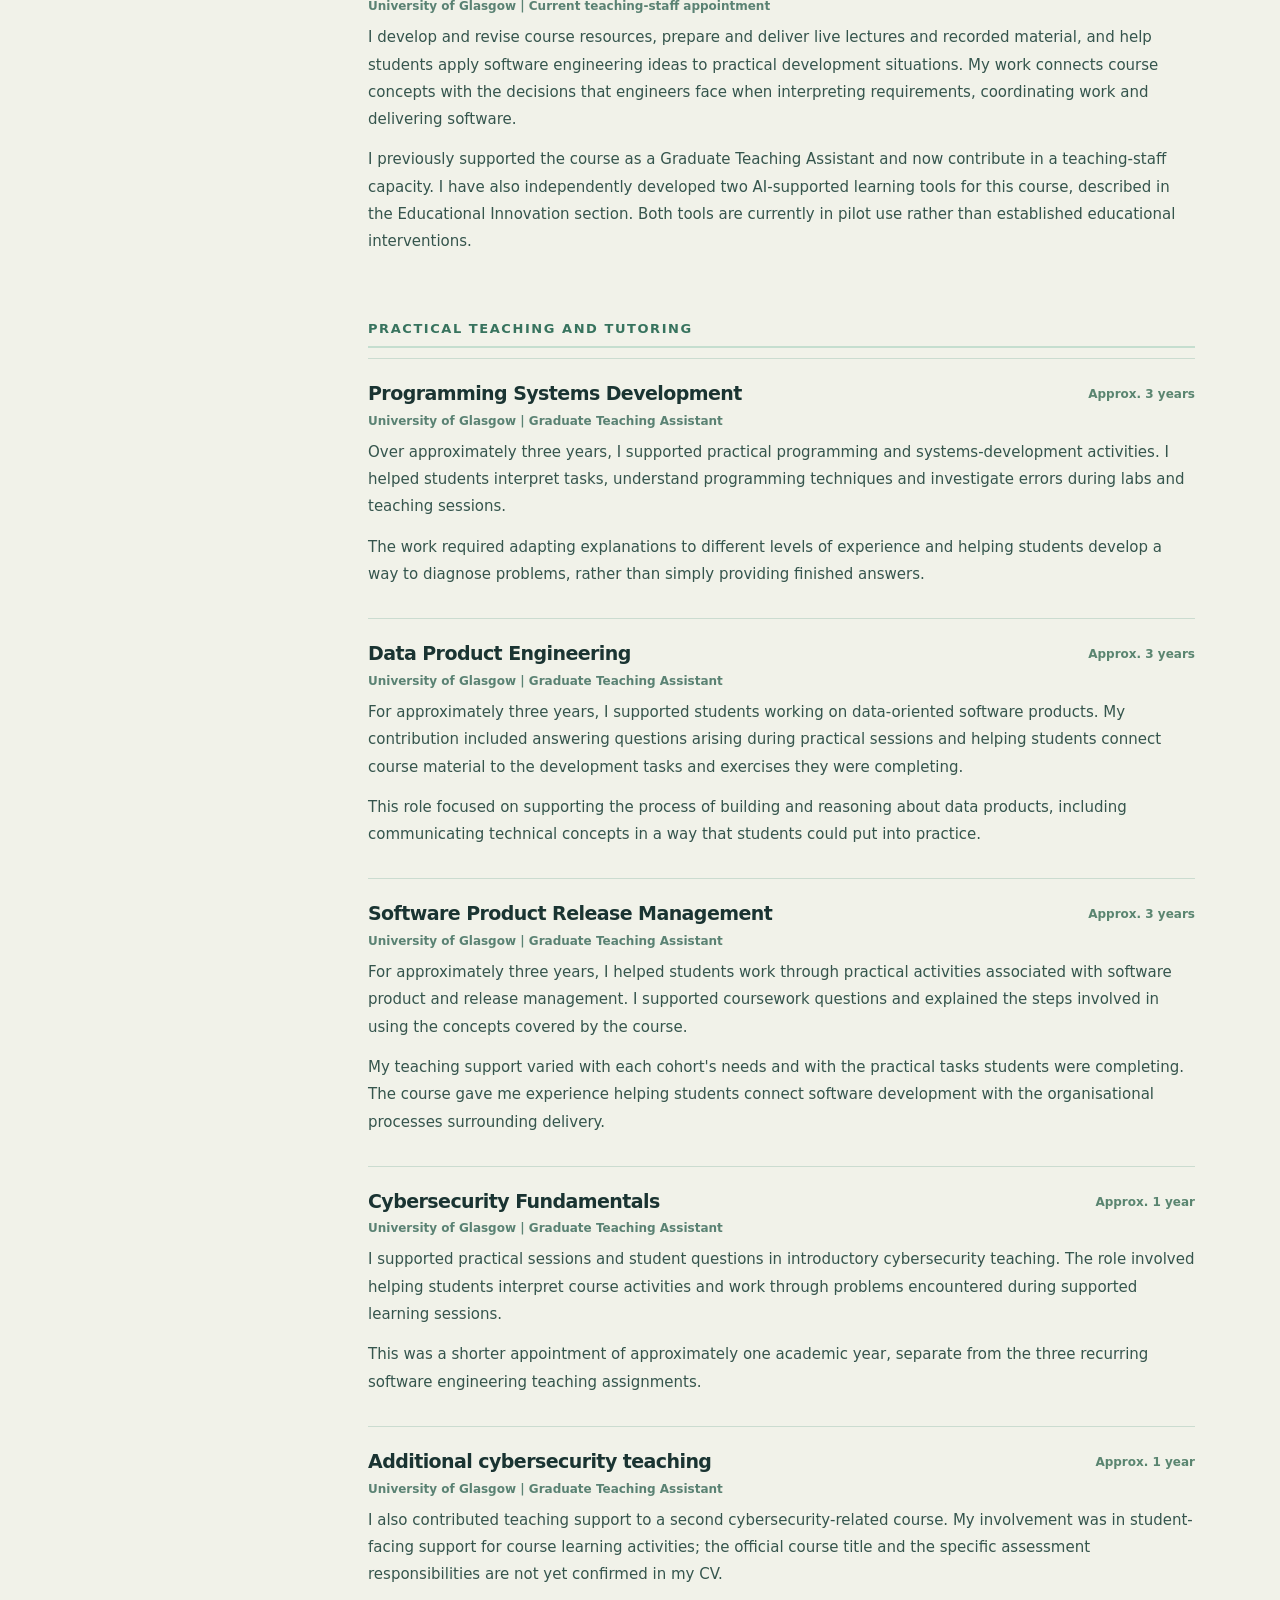
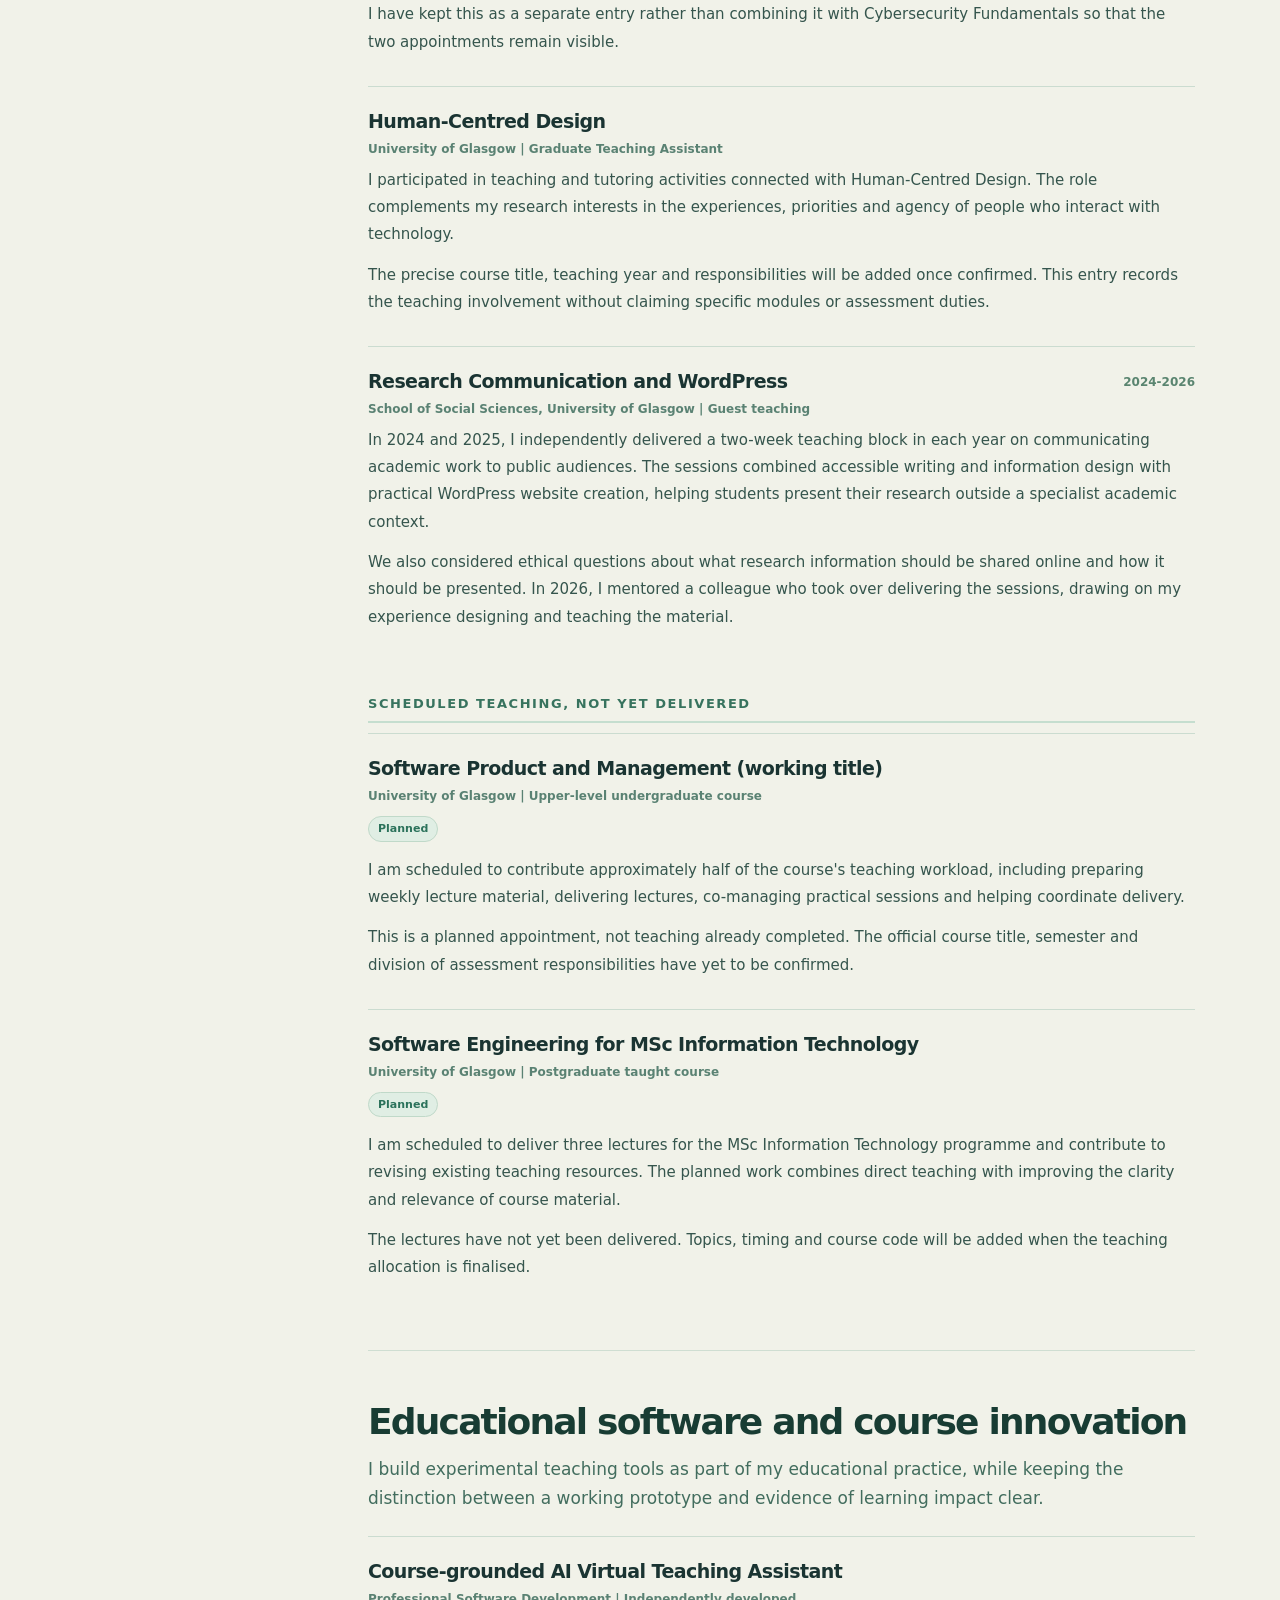
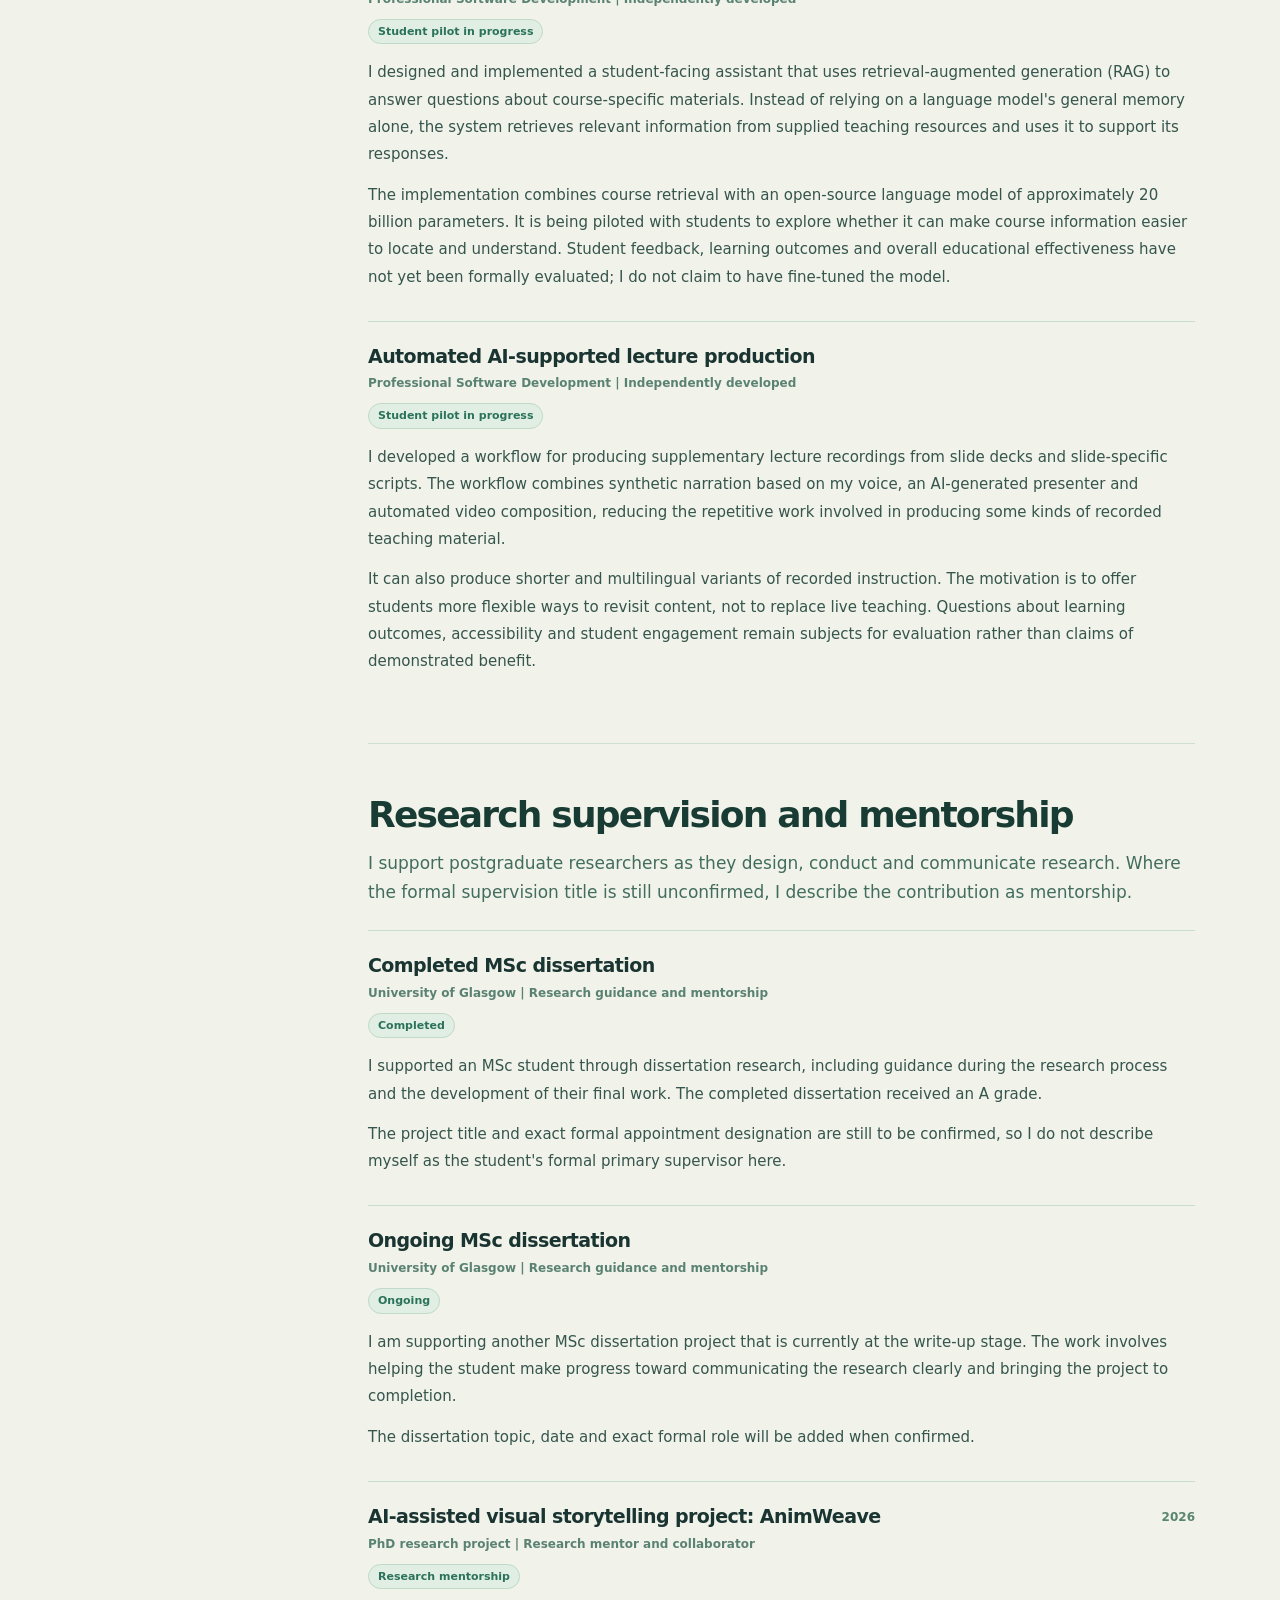
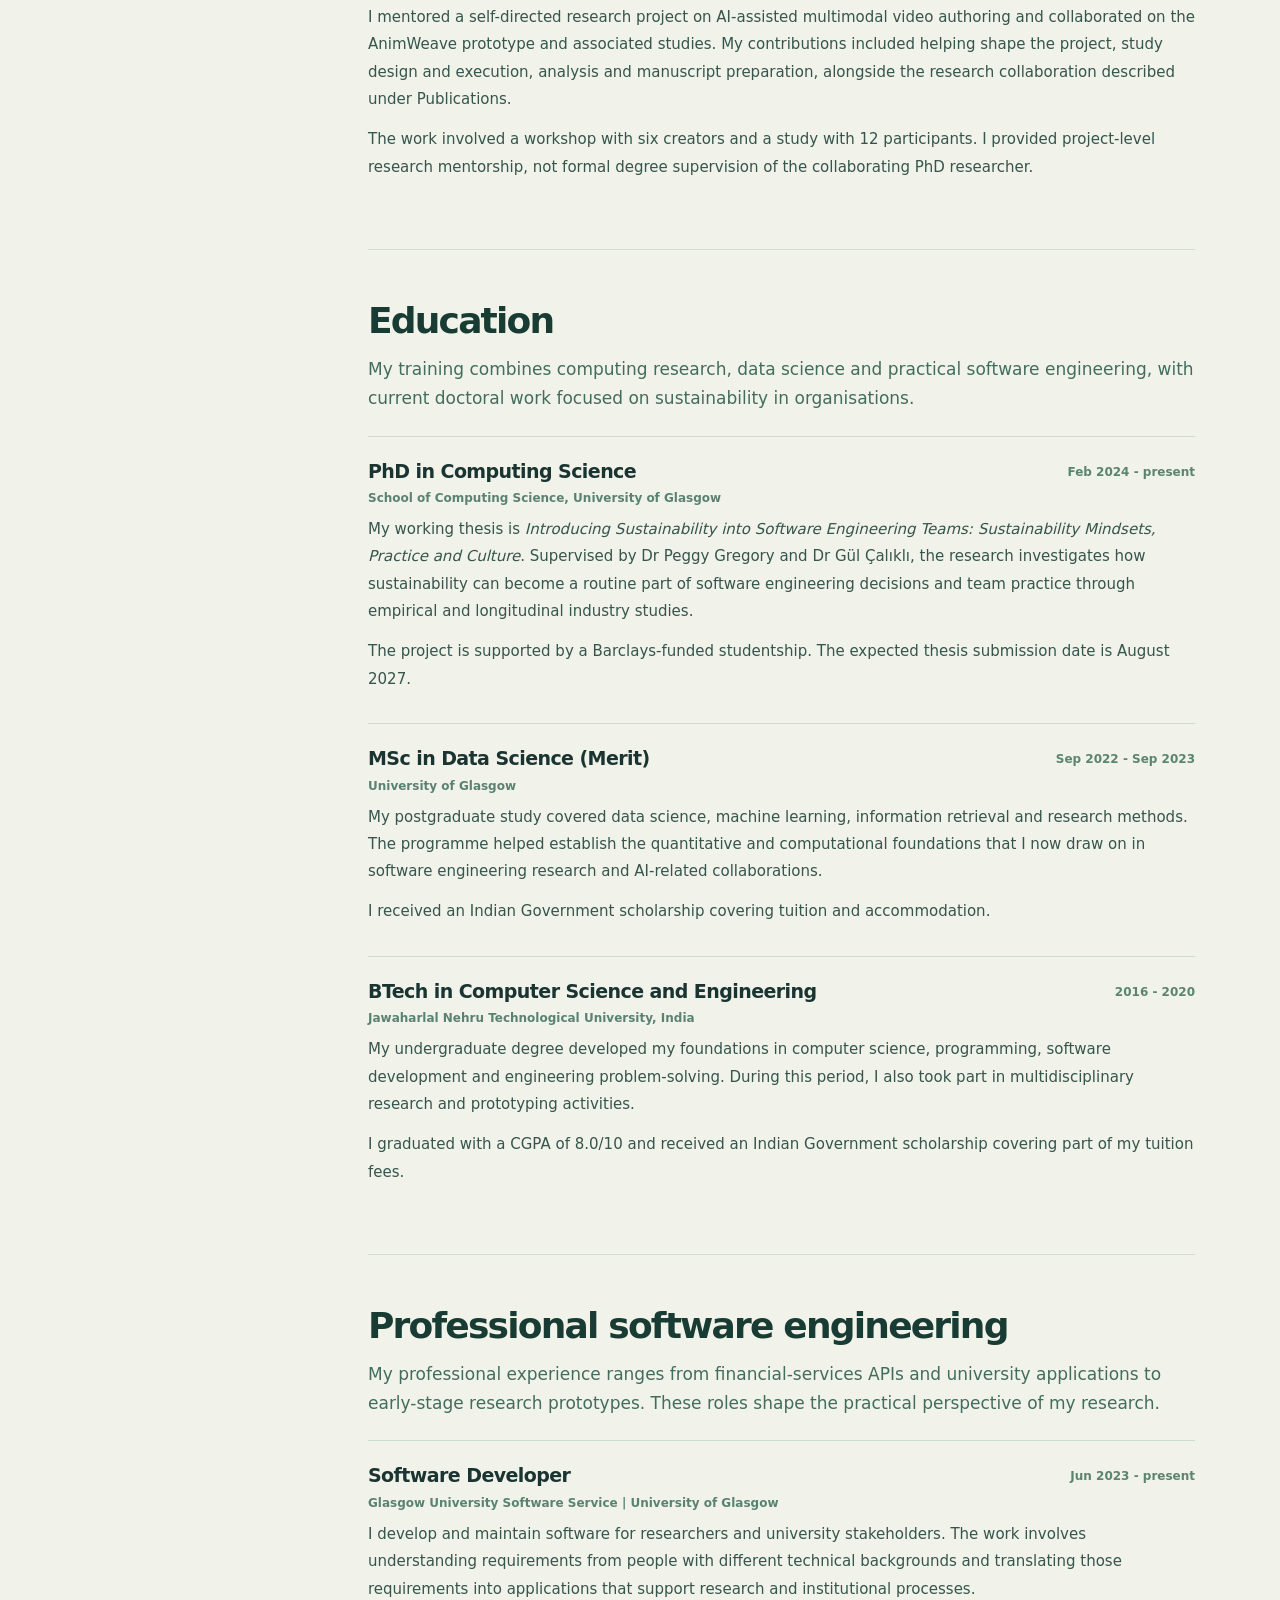
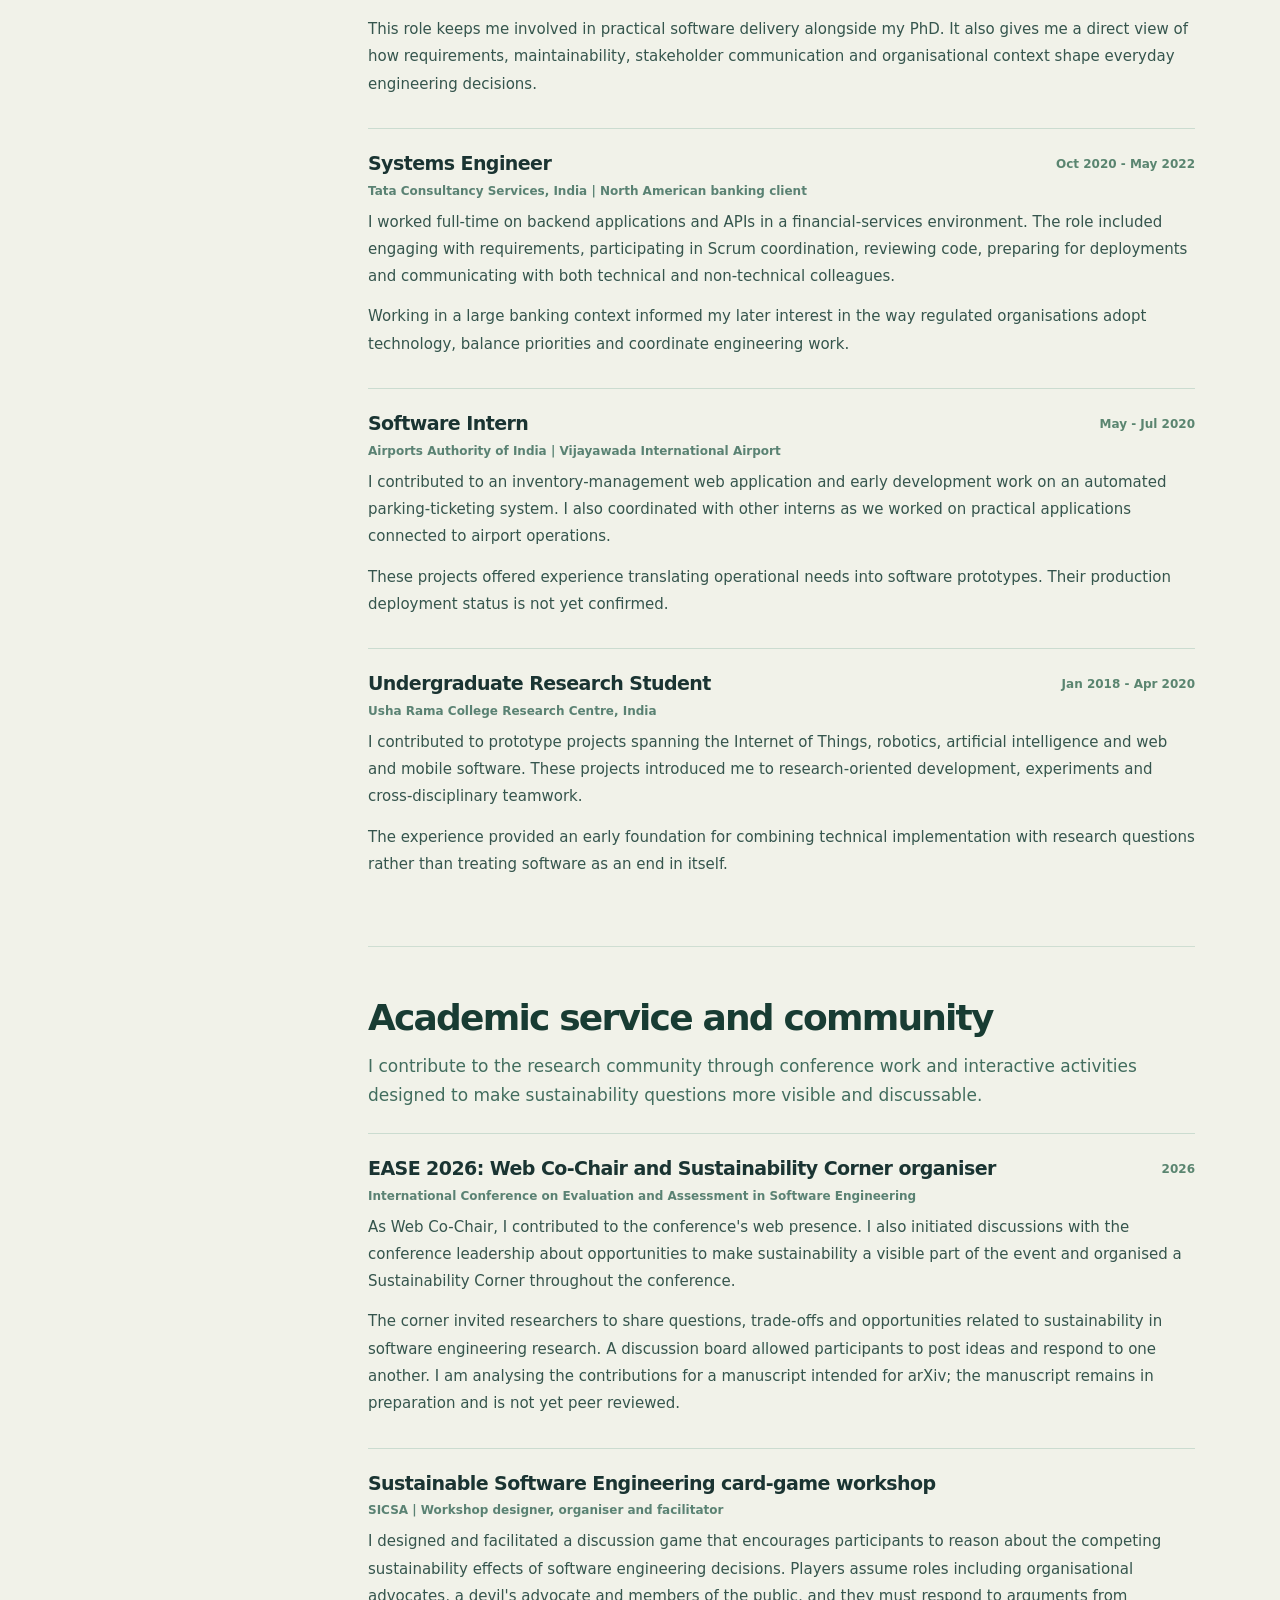
==== commit 060717e5: "text resume update" ====
--- a/site/index.html
+++ b/site/index.html
@@ -1,79 +1,41 @@
 <!DOCTYPE html>
 <html lang="en">
 <head>
-  <meta charset="utf-8" />
-  <meta name="viewport" content="width=device-width, initial-scale=1" />
-  <meta name="theme-color" content="#102429" />
-  <meta name="description" content="Academic resume of Satwik Ghanta." />
-  <title>Satwik Ghanta | Research, Publications and Resume</title>
-  <link rel="icon" type="image/svg+xml" href="assets/favicon.svg" />
-  <link rel="stylesheet" href="styles.css" />
+<meta charset="utf-8" />
+<meta name="viewport" content="width=device-width, initial-scale=1" />
+<meta name="theme-color" content="#102429" />
+<meta name="description" content="Satwik Ghanta, PhD researcher at the University of Glasgow. Sustainable software engineering, human-centred AI, publications, teaching and academic service." />
+<title>Satwik Ghanta | Research, Publications and Resume</title>
+<link rel="icon" type="image/svg+xml" href="assets/favicon.svg" />
+<link rel="stylesheet" href="styles.css" />
 </head>
-<body class="resume-page">
-  <a class="skip-link" href="#about">Skip to main content</a>
-  <header class="resume-nav">
-    <a href="index.html" class="brand"><span class="brand-mark" aria-hidden="true"><span class="brand-road"></span><span class="brand-car"></span></span><span class="brand-text"><strong>SATWIK <span>GHANTA</span></strong><small>RESEARCHER</small></span></a>
-    <nav class="resume-nav-links" aria-label="Site navigation"><a href="#research">Research</a><a href="#publications">Publications</a><a href="#teaching">Teaching</a><a href="#contact">Contact</a><a href="game.html?start=1" class="back-drive">Play 2D</a><a href="city.html?start=1" class="back-city">Explore 3D city</a></nav>
-  </header>
-  <div class="resume-hero">
-    <div class="eyebrow">ACADEMIC RESUME <span style="padding:0 10px">/</span> UNIVERSITY OF GLASGOW</div>
-    <h1>Building better software,<br /><em>with people in mind.</em></h1>
-    <p>I'm Satwik Ghanta, a PhD researcher in Computing Science working at the intersection of sustainable software engineering, human-centred AI, and AI for software engineering.</p>
-    <div class="resume-hero-actions"><a class="game-hero-button" href="game.html?start=1">Play the 2D game</a><a class="city-hero-button" href="city.html?start=1">Drive through the 3D city</a><a class="secondary" href="mailto:y.ghanta.1@research.gla.ac.uk">Email me</a><a class="secondary" href="https://scholar.google.com/citations?user=WJTqjlUAAAAJ" target="_blank" rel="noopener noreferrer">Google Scholar</a></div>
-  </div>
-
-  <main class="resume-content">
-    <nav class="resume-toc" aria-label="Resume sections"><strong>ON THIS PAGE</strong><a href="#about">About</a><a href="#research">Research</a><a href="#publications">Publications</a><a href="#teaching">Teaching & innovation</a><a href="#education">Education</a><a href="#engineering">Software engineering</a><a href="#service">Service & mentorship</a><a href="#contact">Contact</a></nav>
-    <article class="resume-article">
-      <section id="about"><h2>About me</h2><p class="section-lead">My central question is how sustainability becomes part of normal software engineering work, rather than remaining an organisational aspiration or an isolated technical activity.</p><p>Through empirical research with financial-services practitioners, I explore developer perspectives, the feasibility of sustainability tools, organisational adoption conditions and the practical difficulties of introducing change in Agile teams. I also collaborate on research concerning LLM-supported Agile coaching, participatory AI fairness, and human control in generative-AI creativity tools.</p><p>My work draws on industry software engineering, university teaching, educational software design and research mentorship. I'm interested in research that connects sound engineering methods to the people and organisations that use them.</p></section>
-
-      <section id="research"><h2>Research focus</h2><p class="section-lead">Research grounded in the reality of software teams - including the environmental, technical, economic, social and individual dimensions of sustainability.</p>
-        <div class="resume-entry"><h3>Sustainability in software engineering teams</h3><p>Exploring how developers, team leads and managers understand sustainability and how their priorities and constraints affect everyday decisions and organisational practice.</p></div>
-        <div class="resume-entry"><h3>Feasibility and adoption of sustainability tools</h3><p>Investigating deployment, data-access demands, outputs, workflow fit, reviewability and organisational responsibility as practical conditions for introducing sustainability-oriented tools.</p></div>
-        <div class="resume-entry"><h3>Human-centred AI and AI for software engineering</h3><p>Contributing to participatory AI fairness, AI-enhanced educational tools, LLM-assisted Agile coaching and human control in generative-AI creation workflows.</p></div>
-        <div class="resume-entry"><h3>Industry collaboration</h3><p>My Barclays-funded doctoral research is carried out in collaboration with software practitioners in the financial-services sector. It includes industrial case studies and longitudinal work on sustainability-oriented software engineering.</p></div>
-      </section>
-
-      <section id="publications"><h2>Publications & manuscripts</h2><p class="section-lead">Published and accepted work is separated from preprints and manuscripts under review, using the status recorded in my draft CV.</p>
-        <div class="resume-entry"><div class="entry-top"><h3>Practical Feasibility of Sustainable Software Engineering Tools and Techniques</h3><span class="entry-date">2026</span></div><span class="entry-meta">ACM FSE 2026, Industry Papers | Published | First author</span><p>S. Ghanta, P. Gregory and G. Çalıklı. Examines whether sustainability tools can be introduced in industrial engineering workflows and provide useful outputs to practitioners.</p><a class="pill-link" href="https://doi.org/10.1145/3803437.3805254" target="_blank" rel="noopener noreferrer">Publisher DOI </a><a class="pill-link" href="https://arxiv.org/abs/2603.29056" target="_blank" rel="noopener noreferrer">Preprint </a></div>
-        <div class="resume-entry"><div class="entry-top"><h3>Perspectives, Needs and Challenges for Sustainable Software Engineering Teams: A FinServ Case Study</h3><span class="entry-date">2025</span></div><span class="entry-meta">ESEM 2025 | Published | First author</span><p>S. Ghanta, P. Gregory and G. Çalıklı. A case study of sustainability perspectives, workload and organisational responsibility in financial-services software engineering.</p><a class="pill-link" href="https://doi.org/10.1109/ESEM64174.2025.00022" target="_blank" rel="noopener noreferrer">Publisher DOI </a></div>
-        <div class="resume-entry"><div class="entry-top"><h3>Evaluating the Usefulness of Large Language Models in Learning Agile Coaching</h3><span class="entry-date">2026</span></div><span class="entry-meta">CSEE&amp;T 2026 | Accepted for publication | First author</span><p>S. Ghanta, E. Obode, L. Luo, C. Hall, T. Storer, P. Gregory and G. Çalıklı. Evaluates LLM outputs for practical Agile coaching scenarios relevant to software engineering education.</p></div>
-        <div class="resume-entry"><div class="entry-top"><h3>Empowering Affected Individuals to Shape AI Fairness Assessments: Processes, Criteria, and Tools</h3><span class="entry-date">2026</span></div><span class="entry-meta">arXiv:2602.06984 | Preprint; TOCHI manuscript submitted, not accepted</span><p>L. Luo, S. Ghanta, Y. Nakao, M. Chollet and S. Stumpf. An approach for people affected by AI systems to express values and shape customised fairness assessment metrics.</p><a class="pill-link" href="https://arxiv.org/abs/2602.06984" target="_blank" rel="noopener noreferrer">Read preprint </a></div>
-        <div class="resume-entry"><h3>Selected submitted manuscripts</h3><span class="entry-meta">Submissions recorded in the October 2026 draft CV; not yet accepted</span><p><strong>From Feasibility to Adoption:</strong> Perceptions of Sustainable Software Engineering Tools and Practices - submitted to ICSE 2027 SEIP.</p><p><strong>When Sustainability Meets Practice:</strong> Challenges of Sustainability-Oriented Software Process Improvement in Industry - submitted to ICSE 2027 SEIP.</p><p><strong>Use of Generative AI for Sustainable Software Requirements Elicitation:</strong> An Exploratory Comparison of Students and Industry Practitioners - submitted to the Automated Software Engineering journal.</p><p><strong>What Changes When the Story Changes?</strong> Governing Revision in Multimodal AI Video Authoring - submitted to ACM CHI.</p></div>
-        <p>For an evolving list, see my <a href="https://scholar.google.com/citations?user=WJTqjlUAAAAJ" target="_blank" rel="noopener noreferrer">Google Scholar</a> and <a href="https://orcid.org/0009-0003-1110-055X" target="_blank" rel="noopener noreferrer">ORCID</a> profiles.</p>
-      </section>
-
-      <section id="teaching"><h2>Teaching & educational innovation</h2><p class="section-lead">Connecting practical software engineering education with accessible, carefully evaluated learning tools.</p>
-        <div class="resume-entry"><div class="entry-top"><h3>Professional Software Development</h3><span class="entry-date">Current appointment</span></div><span class="entry-meta">University of Glasgow | Teaching staff</span><p>Developing and updating material, delivering lectures and supporting students as they tackle software engineering practice.</p></div>
-        <div class="resume-entry"><h3>Graduate Teaching Assistant</h3><span class="entry-meta">University of Glasgow | Approx. three years across recurring courses</span><p>Supported Programming Systems Development, Data Product Engineering and Software Product Release Management, along with shorter appointments in cybersecurity and Human-Centred Design.</p></div>
-        <div class="resume-entry"><h3>Research Communication & WordPress</h3><span class="entry-meta">Guest teaching, 2024-2025 | Mentorship in 2026</span><p>Delivered teaching on public-facing research communication, websites and ethical disclosure of information online, helping students create their own WordPress sites.</p></div>
-        <div class="resume-entry"><h3>Course-grounded AI Virtual Teaching Assistant</h3><span class="entry-meta">Independently developed | Student pilot ongoing</span><p>Built a retrieval-augmented generation assistant using supplied course materials and an open-source language model. The pilot is in progress; student learning outcomes have not yet been formally evaluated.</p></div>
-        <div class="resume-entry"><h3>Automated AI-supported lecture production</h3><span class="entry-meta">Independently developed | Student pilot ongoing</span><p>Created a workflow for lecture videos from slides and scripts, including synthetic narration, an AI presenter, automated composition and condensed or multilingual variations. Educational impact remains to be evaluated.</p></div>
-      </section>
-
-      <section id="education"><h2>Education</h2>
-        <div class="resume-entry"><div class="entry-top"><h3>PhD in Computing Science</h3><span class="entry-date">Feb 2024 - present</span></div><span class="entry-meta">University of Glasgow | Expected submission August 2027</span><p>Working thesis: <em>Introducing Sustainability into Software Engineering Teams: Sustainability Mindsets, Practice and Culture.</em> Supervisors: Dr Peggy Gregory and Dr Gül Çalıklı. Barclays-funded studentship.</p></div>
-        <div class="resume-entry"><div class="entry-top"><h3>MSc in Data Science (Merit)</h3><span class="entry-date">2022 - 2023</span></div><span class="entry-meta">University of Glasgow</span><p>Studied data science, machine learning, information retrieval and research methods. Recipient of an Indian Government scholarship for tuition and accommodation.</p></div>
-        <div class="resume-entry"><div class="entry-top"><h3>BTech in Computer Science and Engineering</h3><span class="entry-date">2016 - 2020</span></div><span class="entry-meta">Jawaharlal Nehru Technological University, India</span><p>CGPA: 8.0/10. Recipient of an Indian Government partial tuition scholarship.</p></div>
-      </section>
-
-      <section id="engineering"><h2>Professional software engineering</h2>
-        <div class="resume-entry"><div class="entry-top"><h3>Software Developer</h3><span class="entry-date">Jun 2023 - present</span></div><span class="entry-meta">Glasgow University Software Service | University of Glasgow</span><p>Developing and maintaining software for researchers and university stakeholders; translating diverse requirements into practical research-support and operational applications.</p></div>
-        <div class="resume-entry"><div class="entry-top"><h3>Systems Engineer</h3><span class="entry-date">Oct 2020 - May 2022</span></div><span class="entry-meta">Tata Consultancy Services | North American banking client</span><p>Worked on backend applications and APIs, requirements discussions, Scrum activities, code review, deployment preparation and technical collaboration.</p></div>
-        <div class="resume-entry"><div class="entry-top"><h3>Software Intern</h3><span class="entry-date">May - Jul 2020</span></div><span class="entry-meta">Airports Authority of India | Vijayawada International Airport</span><p>Contributed to an inventory-management web application and early work on an automated parking-ticketing system.</p></div>
-        <div class="resume-entry"><div class="entry-top"><h3>Undergraduate Research Student</h3><span class="entry-date">Jan 2018 - Apr 2020</span></div><span class="entry-meta">Usha Rama College Research Centre, India</span><p>Worked on multidisciplinary prototypes involving IoT, robotics, AI and web/mobile applications.</p></div>
-      </section>
-
-      <section id="service"><h2>Service & mentorship</h2>
-        <div class="resume-entry"><h3>EASE 2026 - Web Co-Chair & Sustainability Corner organiser</h3><p>Supported the conference website and organised a Sustainability Corner where attendees could exchange questions, opportunities and trade-offs in software engineering sustainability.</p></div>
-        <div class="resume-entry"><h3>ICSE 2027 - sustainability analysis support</h3><p>Supporting the Sustainability Co-Chairs by preparing environmental-impact estimates for conference planning. This is an analytical support role, not a co-chair appointment.</p></div>
-        <div class="resume-entry"><h3>Sustainable Software Engineering card-game workshop - SICSA</h3><p>Designed and facilitated a role-playing discussion game that prompts participants to debate and revise positions as sustainability scenarios change.</p></div>
-        <div class="resume-entry"><h3>Postgraduate research mentorship</h3><p>Supporting MSc dissertation students and mentoring a PhD research project on AI-assisted visual storytelling. The PhD collaboration is project mentorship, not formal degree supervision.</p></div>
-      </section>
-
-      <section id="contact"><h2>Let's talk</h2><p class="section-lead">I'm interested in collaborations around sustainable software engineering, human-centred AI and practical ways to help teams build more responsible software.</p><p><strong>Email:</strong> <a href="mailto:y.ghanta.1@research.gla.ac.uk">y.ghanta.1@research.gla.ac.uk</a><br /><strong>Location:</strong> Glasgow, United Kingdom<br /><strong>Institution:</strong> University of Glasgow</p><a class="pill-link" href="https://github.com/yasat" target="_blank" rel="noopener noreferrer">GitHub </a><a class="pill-link" href="https://scholar.google.com/citations?user=WJTqjlUAAAAJ" target="_blank" rel="noopener noreferrer">Google Scholar </a><a class="pill-link" href="https://orcid.org/0009-0003-1110-055X" target="_blank" rel="noopener noreferrer">ORCID </a></section>
-    </article>
-  </main>
-  <footer class="resume-footer">Copyright 2026 Satwik Ghanta | <a href="game.html?start=1">Try the interactive driving game</a> | <a href="mailto:y.ghanta.1@research.gla.ac.uk">Get in touch</a></footer>
-</body>
-</html>
+<body class="resume-page resume-expanded">
+<a class="skip-link" href="#about">Skip to main content</a>
+<header class="resume-nav">
+<a href="index.html" class="brand"><span class="brand-mark" aria-hidden="true"><span class="brand-road"></span><span class="brand-car"></span></span><span class="brand-text"><strong>SATWIK <span>GHANTA</span></strong><small>RESEARCHER</small></span></a>
+<nav class="resume-nav-links" aria-label="Site navigation"><a href="#research">Research</a><a href="#publications">Publications</a><a href="#teaching">Teaching</a><a href="#contact">Contact</a><a href="game.html?start=1" class="back-drive">Play 2D</a><a href="city.html?start=1" class="back-city">Explore 3D city</a></nav>
+</header>
+<div class="resume-hero">
+<div class="resume-hero-identity"><span class="profile-photo-frame"><img class="profile-photo" src="https://conf.researchr.org/getProfileImage/satwikghanta/5cf32d43-9a10-47d4-a39d-e8c59c543bf7/small?1784966713000=" alt="Portrait of Satwik Ghanta" loading="eager" decoding="async" referrerpolicy="no-referrer" onerror="this.style.display='none';this.nextElementSibling.style.display='grid'"/><span class="profile-fallback" aria-hidden="true">SG</span></span><div class="hero-name"><span class="eyebrow">UNIVERSITY OF GLASGOW</span><strong>Satwik Ghanta</strong><span>PhD Researcher in Computing Science</span></div></div>
+<h1>Building better software,<br><em>with people in mind.</em></h1>
+<p>I study (i) how sustainability becomes part of everyday software engineering, and (ii) how AI can support people without taking away their agency.</p>
+<div class="resume-hero-actions"><a class="game-hero-button" href="game.html?start=1">Play the 2D game</a><a class="city-hero-button" href="city.html?start=1">Drive through the 3D city</a><a class="secondary" href="mailto:y.ghanta.1@research.gla.ac.uk">Email me</a><a class="secondary" href="https://scholar.google.com/citations?user=WJTqjlUAAAAJ" target="_blank" rel="noopener noreferrer">Google Scholar</a></div>
+</div>
+<main class="resume-content">
+<nav class="resume-toc" aria-label="Resume sections"><strong>ON THIS PAGE</strong>
+<a href="#about">About me</a><a href="#research">Research focus</a><a href="#collaborations">Industry collaborations</a><a href="#publications">Publications</a><a href="#teaching">Teaching</a><a href="#innovation">Educational innovation</a><a href="#mentorship">Mentorship</a><a href="#education">Education</a><a href="#engineering">Engineering experience</a><a href="#service">Academic service</a><a href="#contact">Contact</a></nav>
+<article class="resume-article">
+<section id="about"><h2>About me</h2><p class="section-lead">I study how software engineering practices change when we take sustainability, organisational context and the people doing the work seriously.</p><p>I am a PhD researcher in Computing Science at the University of Glasgow. My doctoral work asks how sustainability can move from an organisational ambition into the decisions, tools and routines that development teams use every day. Rather than treating sustainability as only an issue of power consumption, I study its environmental, technical, economic, social and individual dimensions, including developer wellbeing and long-term maintainability.</p><p>My research is largely empirical and industry-facing. Through practitioner studies in financial services, I examine what teams find useful, what makes proposed improvements impractical, and how existing Agile workflows and organisational constraints influence change. I also work on human-centred AI, including participatory fairness assessments, LLM support for Agile coaching and human agency in AI-assisted creative work.</p><p>Alongside research, I lecture and teach software engineering, develop AI-supported learning resources, mentor student research projects and work as a software developer. These experiences inform my interest in research that can be understood, scrutinised and applied by practitioners.</p></section>
+<section id="research"><h2>Research focus</h2><p class="section-lead">Four connected areas shape my research programme, from organisational sustainability to the design and evaluation of human-centred AI.</p><div class="resume-entry"><div class="entry-top"><h3>Making sustainability part of everyday engineering</h3></div><span class="entry-meta">Primary doctoral research</span><p>My central research question concerns how sustainability considerations become part of ordinary development choices, rather than a separate initiative that teams struggle to sustain. I explore how software engineers, team leads and managers define sustainability and how those definitions differ when they face delivery schedules, legacy systems and competing priorities.</p><p>The work draws on interviews, focus groups and longitudinal industrial research. It examines five interconnected dimensions of sustainability: environmental impact, technical longevity, economic resilience, social effects and the sustainability of individual working conditions.</p></div><div class="resume-entry"><div class="entry-top"><h3>Tools, feasibility and organisational adoption</h3></div><span class="entry-meta">Sustainable software engineering</span><p>Software tools may estimate energy consumption, suggest green refactoring or help teams understand resource use, but an academically promising tool is not necessarily practical at work. My research examines what it takes to install and approve these tools, which data they require, whether developers can interpret their output, and whether the output helps teams decide what to do next.</p><p>I also investigate adoption beyond initial technical feasibility. A tool may be technically possible to deploy yet still fail to fit review practices, ownership arrangements or the available time of a development team. This line of work asks how tools and organisations need to adapt to each other.</p></div><div class="resume-entry"><div class="entry-top"><h3>Sustainability-oriented process improvement</h3></div><span class="entry-meta">Agile practice and longitudinal action research</span><p>I study attempts to introduce sustainability discussions and improvement actions into existing Agile processes, including retrospectives. Following these changes over time helps reveal the difference between reaching agreement in a workshop and maintaining a new practice when workloads, dependencies or team circumstances change.</p><p>The goal is not to prescribe a universal checklist. It is to understand what teams can realistically do, how they negotiate trade-offs, and what support they need to turn a promising action into a sustained practice.</p></div><div class="resume-entry"><div class="entry-top"><h3>Human-centred AI and AI for software engineering</h3></div><span class="entry-meta">Collaborative research</span><p>A second strand of my work asks how AI systems can assist people without removing their ability to challenge, interpret or shape the result. I contribute to work on participatory AI fairness, including the design of tools through which people affected by automated decisions can formulate fairness criteria relevant to their experiences.</p><p>I also investigate LLM-supported Agile coaching and AI-assisted creative tools. Across these projects, I am interested in the boundary between useful automation and the human judgement, explanation and control that must remain visible.</p></div></section>
+<section id="collaborations"><h2>Industry collaborations</h2><p class="section-lead">My industry-facing research depends on working with software practitioners over time. The entries below distinguish active research from studies that are still planned.</p><div class="resume-entry"><div class="entry-top"><h3>Barclays: sustainability in financial-services engineering</h3></div><span class="entry-meta">Ongoing doctoral industry partnership</span><p>My Barclays-funded PhD involves sustained collaboration with software practitioners working in a highly regulated setting. The partnership provides an opportunity to study sustainability not just as an abstract engineering ideal, but in the context of real delivery processes, technical systems, governance requirements and competing responsibilities.</p><p>The collaboration includes industry case studies on how sustainability is understood, feasibility assessments of relevant tools and longitudinal work examining whether sustainability-oriented changes can become part of Agile teams' ongoing practice. The findings inform both the empirical research and practical recommendations for teams.</p></div><div class="resume-entry"><div class="entry-top"><h3>Barclays: exploratory AI fairness collaboration</h3></div><span class="entry-meta">Prospective additional study, agreed in principle</span><p>I initiated discussions about a separate study of how AI engineers in financial services understand fairness and potential harms, particularly when comparing predictive systems with generative AI. The intention is to investigate how practitioners identify fairness concerns and how their working context influences what can be evaluated or addressed.</p><p>This additional study is still being scoped. Collaborator participation and possible in-kind developer time are under discussion; it is not presented as a completed study or as secured monetary funding.</p></div><div class="resume-entry"><div class="entry-top"><h3>Lloyds: planned cross-organisation replication</h3></div><span class="entry-meta">Prospective four-month longitudinal study</span><p>A planned collaboration with Lloyds is intended to cross-check findings emerging from approximately 18 months of research with Barclays. Studying a second organisation would help distinguish recurring challenges in sustainable software engineering from difficulties caused by a particular organisational environment.</p><p>The proposal focuses on practice adoption, implementation barriers and organisational constraints. Data collection has not yet been reported, and the study's start date, participating teams and protocol remain subject to confirmation.</p></div></section>
+<section id="publications"><h2>Publications and manuscripts</h2><p class="section-lead">Each entry explains the question being investigated, how the work was approached and what its contribution means. Published, accepted and submitted work are clearly distinguished.</p><h3 class="resume-subheading">Published and accepted research</h3><div class="resume-entry"><div class="entry-top"><h3>Practical Feasibility of Sustainable Software Engineering Tools and Techniques</h3><span class="entry-date">2026</span></div><span class="entry-meta">Satwik Ghanta, Peggy Gregory and Gül Çalıklı | ACM FSE 2026, Industry Papers, pp. 829-839</span><span class="resume-status">Published | First author</span><p>This paper asks a practical question: even if tools for sustainable software engineering exist, could developers in a regulated organisation actually use them? We evaluated representative tools concerned with energy consumption, green refactoring and workload management, focusing on installation effort, input-data requirements and the form of their results.</p><p>The work included workshops with 16 practitioners and a follow-up survey of 27 software practitioners. Participants favoured solutions that fit existing IDEs or delivery pipelines, demand limited and locally scoped data access, and return clear, actionable information. The findings illustrate why compliance, approval processes and time constraints are central to tool adoption, not peripheral details.</p><div class="entry-links"><a class="pill-link" href="https://doi.org/10.1145/3803437.3805254" target="_blank" rel="noopener noreferrer">Publisher DOI</a><a class="pill-link" href="https://arxiv.org/abs/2603.29056" target="_blank" rel="noopener noreferrer">Preprint</a><a class="pill-link" href="https://eprints.gla.ac.uk/383138/" target="_blank" rel="noopener noreferrer">University repository</a></div></div><div class="resume-entry"><div class="entry-top"><h3>Perspectives, Needs and Challenges for Sustainable Software Engineering Teams: A FinServ Case Study</h3><span class="entry-date">2025 conference</span></div><span class="entry-meta">Satwik Ghanta, Peggy Gregory and Gül Çalıklı | ESEM 2025 Technical Track, pp. 196-206</span><span class="resume-status">Published | First author</span><p>This industrial case study explores what sustainability means to people at different levels of a financial-services organisation. Through interviews and a focus group with six management participants and 16 software engineers, the study examined priorities, perceived responsibilities and barriers to sustainability-oriented change.</p><p>The findings exposed a meaningful contrast. Management tended to emphasise technical and economic concerns such as business continuity and cloud infrastructure, whereas developers raised issues such as workload and stress. Knowledge gaps, legacy constraints and scepticism about organisational motivations also emerged. The paper argues for context-sensitive approaches shaped with the people expected to use them.</p><div class="entry-links"><a class="pill-link" href="https://doi.org/10.1109/ESEM64174.2025.00022" target="_blank" rel="noopener noreferrer">Publisher DOI</a><a class="pill-link" href="https://eprints.gla.ac.uk/359049/" target="_blank" rel="noopener noreferrer">University repository</a></div></div><div class="resume-entry"><div class="entry-top"><h3>Evaluating the Usefulness of Large Language Models in Learning Agile Coaching</h3><span class="entry-date">2026</span></div><span class="entry-meta">Satwik Ghanta, Ehikioya Obode, Lin Luo, Chris Hall, Tim Storer, Peggy Gregory and Gül Çalıklı | CSEE&amp;T 2026</span><span class="resume-status">Accepted for publication | First author</span><p>Agile coaching calls for more than recalling definitions: coaches have to interpret situations involving collaboration, competing needs and team practices. This research examines whether answers generated by large language models are useful for helping students reason through realistic Agile-coaching scenarios.</p><p>The work evaluates LLM responses against criteria relevant to software engineering education. It is intended to help educators identify where LLMs can support discussion and reflection, while avoiding the assumption that fluent responses alone demonstrate good professional judgement.</p></div><h3 class="resume-subheading">Preprints and submitted manuscripts</h3><p class="publication-note">The manuscripts below are described according to your October 2026 CV. Submission does not imply acceptance, and results should be read as work in progress unless a linked public preprint is available.</p><div class="resume-entry"><div class="entry-top"><h3>From Feasibility to Adoption: Perceptions of Sustainable Software Engineering Tools and Practices</h3><span class="entry-date">2026</span></div><span class="entry-meta">Satwik Ghanta, Peggy Gregory and Gül Çalıklı | Submitted to ICSE 2027 SEIP</span><span class="resume-status">Submitted | First author</span><p>This study extends the question of tool feasibility into the longer-term problem of adoption. Four focus groups involving 17 industry practitioners explored the practical conditions under which sustainability-oriented tools and practices could inform routine decisions instead of remaining isolated trials.</p><p>The work examines fit with existing workflows, the ability to inspect and review outputs, and the question of who within an organisation is responsible for using and maintaining a tool. It aims to explain why overcoming installation barriers is only one part of creating sustainable engineering practice.</p></div><div class="resume-entry"><div class="entry-top"><h3>When Sustainability Meets Practice: Challenges of Sustainability-Oriented Software Process Improvement in Industry</h3><span class="entry-date">2026</span></div><span class="entry-meta">Satwik Ghanta, Peggy Gregory, Gül Çalıklı and A. Salimy | Submitted to ICSE 2027 SEIP</span><span class="resume-status">Submitted | First author</span><p>This manuscript reports on longitudinal industrial action research following attempts to incorporate sustainability into Agile retrospectives and improvement work. Rather than focusing only on what participants intended to change, the study traces what happens to agreed actions as teams return to normal delivery demands.</p><p>It examines how workload, team dependencies and changing circumstances affect implementation. The focus is the gap between recognising sustainability challenges and finding the time, responsibility and organisational support to act on them.</p></div><div class="resume-entry"><div class="entry-top"><h3>Use of Generative AI for Sustainable Software Requirements Elicitation: An Exploratory Comparison of Students and Industry Practitioners</h3><span class="entry-date">2026</span></div><span class="entry-meta">Satwik Ghanta and collaborators | Submitted to Automated Software Engineering</span><span class="resume-status">Submitted | First and corresponding author</span><p>Requirements elicitation is an early opportunity to consider sustainability, but participants may struggle to identify its different dimensions during brainstorming. This study compares conventional requirements discussions with sessions supported by generative AI, asking how the tool influences the range and quality of ideas that emerge.</p><p>The exploratory comparison involves four focus groups: eight MSc students and eight industry practitioners in total. The reported analysis suggests that AI can broaden initial ideation, while discussion among people remains important for critical assessment, contextual understanding and refinement.</p></div><div class="resume-entry"><div class="entry-top"><h3>What Changes When the Story Changes? Governing Revision in Multimodal AI Video Authoring</h3><span class="entry-date">2026</span></div><span class="entry-meta">Lin Luo and Satwik Ghanta (equal contribution) | Submitted to ACM CHI</span><span class="resume-status">Submitted | Co-first author</span><p>This human-computer interaction project investigates a problem faced by creators using generative AI: changing one part of a multimodal story can alter related scenes, characters and narrative elements in unwanted ways. The AnimWeave prototype examines how people can direct which elements an AI system should revise and which it should preserve.</p><p>The project included a formative workshop with six creators and a user study with 12 participants. I co-developed the prototype, shared study responsibilities and provided overall research mentorship across planning, design, execution, analysis and writing. This was research-project mentorship, not formal supervision of a PhD degree.</p></div><div class="resume-entry"><div class="entry-top"><h3>Empowering Affected Individuals to Shape AI Fairness Assessments: Processes, Criteria, and Tools</h3><span class="entry-date">2026</span></div><span class="entry-meta">Lin Luo, Satwik Ghanta, Yuri Nakao, Mathieu Chollet and Simone Stumpf | arXiv:2602.06984</span><span class="resume-status">Preprint available | TOCHI manuscript submitted</span><p>Fairness evaluations of AI systems are often defined by technical experts using predetermined measurements. This research instead explores how people affected by automated decisions describe fairness in their own terms and translate those concerns into criteria that can be evaluated.</p><p>In a credit-rating scenario, 18 participants used an interactive prototype to articulate and operationalise their own fairness criteria. The study reports a range of concerns about both outcomes and procedures, showing why meaningful participation may require tools that support different ways of understanding fairness rather than enforcing a single fixed metric.</p><div class="entry-links"><a class="pill-link" href="https://arxiv.org/abs/2602.06984" target="_blank" rel="noopener noreferrer">Read preprint</a></div></div><p class="publication-note">For an evolving record, see <a href="https://scholar.google.com/citations?user=WJTqjlUAAAAJ" target="_blank" rel="noopener noreferrer">Google Scholar</a>, <a href="https://orcid.org/0009-0003-1110-055X" target="_blank" rel="noopener noreferrer">ORCID</a> and the <a href="https://www.gla.ac.uk/pgrs/yogendranagasatwikghanta/" target="_blank" rel="noopener noreferrer">University of Glasgow profile</a>.</p></section>
+<section id="teaching"><h2>University teaching</h2><p class="section-lead">My teaching spans lectures, curriculum development, practical computing labs and interdisciplinary guest teaching. Each course is listed separately so the work is not hidden inside a generic tutoring entry.</p><h3 class="resume-subheading">Lecturing and curriculum development</h3><div class="resume-entry"><div class="entry-top"><h3>Professional Software Development</h3><span class="entry-date">Current</span></div><span class="entry-meta">University of Glasgow | Current teaching-staff appointment</span><p>I develop and revise course resources, prepare and deliver live lectures and recorded material, and help students apply software engineering ideas to practical development situations. My work connects course concepts with the decisions that engineers face when interpreting requirements, coordinating work and delivering software.</p><p>I previously supported the course as a Graduate Teaching Assistant and now contribute in a teaching-staff capacity. I have also independently developed two AI-supported learning tools for this course, described in the Educational Innovation section. Both tools are currently in pilot use rather than established educational interventions.</p></div><h3 class="resume-subheading">Practical teaching and tutoring</h3><div class="resume-entry"><div class="entry-top"><h3>Programming Systems Development</h3><span class="entry-date">Approx. 3 years</span></div><span class="entry-meta">University of Glasgow | Graduate Teaching Assistant</span><p>Over approximately three years, I supported practical programming and systems-development activities. I helped students interpret tasks, understand programming techniques and investigate errors during labs and teaching sessions.</p><p>The work required adapting explanations to different levels of experience and helping students develop a way to diagnose problems, rather than simply providing finished answers.</p></div><div class="resume-entry"><div class="entry-top"><h3>Data Product Engineering</h3><span class="entry-date">Approx. 3 years</span></div><span class="entry-meta">University of Glasgow | Graduate Teaching Assistant</span><p>For approximately three years, I supported students working on data-oriented software products. My contribution included answering questions arising during practical sessions and helping students connect course material to the development tasks and exercises they were completing.</p><p>This role focused on supporting the process of building and reasoning about data products, including communicating technical concepts in a way that students could put into practice.</p></div><div class="resume-entry"><div class="entry-top"><h3>Software Product Release Management</h3><span class="entry-date">Approx. 3 years</span></div><span class="entry-meta">University of Glasgow | Graduate Teaching Assistant</span><p>For approximately three years, I helped students work through practical activities associated with software product and release management. I supported coursework questions and explained the steps involved in using the concepts covered by the course.</p><p>My teaching support varied with each cohort's needs and with the practical tasks students were completing. The course gave me experience helping students connect software development with the organisational processes surrounding delivery.</p></div><div class="resume-entry"><div class="entry-top"><h3>Cybersecurity Fundamentals</h3><span class="entry-date">Approx. 1 year</span></div><span class="entry-meta">University of Glasgow | Graduate Teaching Assistant</span><p>I supported practical sessions and student questions in introductory cybersecurity teaching. The role involved helping students interpret course activities and work through problems encountered during supported learning sessions.</p><p>This was a shorter appointment of approximately one academic year, separate from the three recurring software engineering teaching assignments.</p></div><div class="resume-entry"><div class="entry-top"><h3>Additional cybersecurity teaching</h3><span class="entry-date">Approx. 1 year</span></div><span class="entry-meta">University of Glasgow | Graduate Teaching Assistant</span><p>I also contributed teaching support to a second cybersecurity-related course. My involvement was in student-facing support for course learning activities; the official course title and the specific assessment responsibilities are not yet confirmed in my CV.</p><p>I have kept this as a separate entry rather than combining it with Cybersecurity Fundamentals so that the two appointments remain visible.</p></div><div class="resume-entry"><div class="entry-top"><h3>Human-Centred Design</h3></div><span class="entry-meta">University of Glasgow | Graduate Teaching Assistant</span><p>I participated in teaching and tutoring activities connected with Human-Centred Design. The role complements my research interests in the experiences, priorities and agency of people who interact with technology.</p><p>The precise course title, teaching year and responsibilities will be added once confirmed. This entry records the teaching involvement without claiming specific modules or assessment duties.</p></div><div class="resume-entry"><div class="entry-top"><h3>Research Communication and WordPress</h3><span class="entry-date">2024-2026</span></div><span class="entry-meta">School of Social Sciences, University of Glasgow | Guest teaching</span><p>In 2024 and 2025, I independently delivered a two-week teaching block in each year on communicating academic work to public audiences. The sessions combined accessible writing and information design with practical WordPress website creation, helping students present their research outside a specialist academic context.</p><p>We also considered ethical questions about what research information should be shared online and how it should be presented. In 2026, I mentored a colleague who took over delivering the sessions, drawing on my experience designing and teaching the material.</p></div><h3 class="resume-subheading">Scheduled teaching, not yet delivered</h3><div class="resume-entry"><div class="entry-top"><h3>Software Product and Management (working title)</h3></div><span class="entry-meta">University of Glasgow | Upper-level undergraduate course</span><span class="resume-status">Planned</span><p>I am scheduled to contribute approximately half of the course's teaching workload, including preparing weekly lecture material, delivering lectures, co-managing practical sessions and helping coordinate delivery.</p><p>This is a planned appointment, not teaching already completed. The official course title, semester and division of assessment responsibilities have yet to be confirmed.</p></div><div class="resume-entry"><div class="entry-top"><h3>Software Engineering for MSc Information Technology</h3></div><span class="entry-meta">University of Glasgow | Postgraduate taught course</span><span class="resume-status">Planned</span><p>I am scheduled to deliver three lectures for the MSc Information Technology programme and contribute to revising existing teaching resources. The planned work combines direct teaching with improving the clarity and relevance of course material.</p><p>The lectures have not yet been delivered. Topics, timing and course code will be added when the teaching allocation is finalised.</p></div></section>
+<section id="innovation"><h2>Educational software and course innovation</h2><p class="section-lead">I build experimental teaching tools as part of my educational practice, while keeping the distinction between a working prototype and evidence of learning impact clear.</p><div class="resume-entry"><div class="entry-top"><h3>Course-grounded AI Virtual Teaching Assistant</h3></div><span class="entry-meta">Professional Software Development | Independently developed</span><span class="resume-status">Student pilot in progress</span><p>I designed and implemented a student-facing assistant that uses retrieval-augmented generation (RAG) to answer questions about course-specific materials. Instead of relying on a language model's general memory alone, the system retrieves relevant information from supplied teaching resources and uses it to support its responses.</p><p>The implementation combines course retrieval with an open-source language model of approximately 20 billion parameters. It is being piloted with students to explore whether it can make course information easier to locate and understand. Student feedback, learning outcomes and overall educational effectiveness have not yet been formally evaluated; I do not claim to have fine-tuned the model.</p></div><div class="resume-entry"><div class="entry-top"><h3>Automated AI-supported lecture production</h3></div><span class="entry-meta">Professional Software Development | Independently developed</span><span class="resume-status">Student pilot in progress</span><p>I developed a workflow for producing supplementary lecture recordings from slide decks and slide-specific scripts. The workflow combines synthetic narration based on my voice, an AI-generated presenter and automated video composition, reducing the repetitive work involved in producing some kinds of recorded teaching material.</p><p>It can also produce shorter and multilingual variants of recorded instruction. The motivation is to offer students more flexible ways to revisit content, not to replace live teaching. Questions about learning outcomes, accessibility and student engagement remain subjects for evaluation rather than claims of demonstrated benefit.</p></div></section>
+<section id="mentorship"><h2>Research supervision and mentorship</h2><p class="section-lead">I support postgraduate researchers as they design, conduct and communicate research. Where the formal supervision title is still unconfirmed, I describe the contribution as mentorship.</p><div class="resume-entry"><div class="entry-top"><h3>Completed MSc dissertation</h3></div><span class="entry-meta">University of Glasgow | Research guidance and mentorship</span><span class="resume-status">Completed</span><p>I supported an MSc student through dissertation research, including guidance during the research process and the development of their final work. The completed dissertation received an A grade.</p><p>The project title and exact formal appointment designation are still to be confirmed, so I do not describe myself as the student's formal primary supervisor here.</p></div><div class="resume-entry"><div class="entry-top"><h3>Ongoing MSc dissertation</h3></div><span class="entry-meta">University of Glasgow | Research guidance and mentorship</span><span class="resume-status">Ongoing</span><p>I am supporting another MSc dissertation project that is currently at the write-up stage. The work involves helping the student make progress toward communicating the research clearly and bringing the project to completion.</p><p>The dissertation topic, date and exact formal role will be added when confirmed.</p></div><div class="resume-entry"><div class="entry-top"><h3>AI-assisted visual storytelling project: AnimWeave</h3><span class="entry-date">2026</span></div><span class="entry-meta">PhD research project | Research mentor and collaborator</span><span class="resume-status">Research mentorship</span><p>I mentored a self-directed research project on AI-assisted multimodal video authoring and collaborated on the AnimWeave prototype and associated studies. My contributions included helping shape the project, study design and execution, analysis and manuscript preparation, alongside the research collaboration described under Publications.</p><p>The work involved a workshop with six creators and a study with 12 participants. I provided project-level research mentorship, not formal degree supervision of the collaborating PhD researcher.</p></div></section>
+<section id="education"><h2>Education</h2><p class="section-lead">My training combines computing research, data science and practical software engineering, with current doctoral work focused on sustainability in organisations.</p><div class="resume-entry"><div class="entry-top"><h3>PhD in Computing Science</h3><span class="entry-date">Feb 2024 - present</span></div><span class="entry-meta">School of Computing Science, University of Glasgow</span><p>My working thesis is <em>Introducing Sustainability into Software Engineering Teams: Sustainability Mindsets, Practice and Culture</em>. Supervised by Dr Peggy Gregory and Dr Gül Çalıklı, the research investigates how sustainability can become a routine part of software engineering decisions and team practice through empirical and longitudinal industry studies.</p><p>The project is supported by a Barclays-funded studentship. The expected thesis submission date is August 2027.</p></div><div class="resume-entry"><div class="entry-top"><h3>MSc in Data Science (Merit)</h3><span class="entry-date">Sep 2022 - Sep 2023</span></div><span class="entry-meta">University of Glasgow</span><p>My postgraduate study covered data science, machine learning, information retrieval and research methods. The programme helped establish the quantitative and computational foundations that I now draw on in software engineering research and AI-related collaborations.</p><p>I received an Indian Government scholarship covering tuition and accommodation.</p></div><div class="resume-entry"><div class="entry-top"><h3>BTech in Computer Science and Engineering</h3><span class="entry-date">2016 - 2020</span></div><span class="entry-meta">Jawaharlal Nehru Technological University, India</span><p>My undergraduate degree developed my foundations in computer science, programming, software development and engineering problem-solving. During this period, I also took part in multidisciplinary research and prototyping activities.</p><p>I graduated with a CGPA of 8.0/10 and received an Indian Government scholarship covering part of my tuition fees.</p></div></section>
+<section id="engineering"><h2>Professional software engineering</h2><p class="section-lead">My professional experience ranges from financial-services APIs and university applications to early-stage research prototypes. These roles shape the practical perspective of my research.</p><div class="resume-entry"><div class="entry-top"><h3>Software Developer</h3><span class="entry-date">Jun 2023 - present</span></div><span class="entry-meta">Glasgow University Software Service | University of Glasgow</span><p>I develop and maintain software for researchers and university stakeholders. The work involves understanding requirements from people with different technical backgrounds and translating those requirements into applications that support research and institutional processes.</p><p>This role keeps me involved in practical software delivery alongside my PhD. It also gives me a direct view of how requirements, maintainability, stakeholder communication and organisational context shape everyday engineering decisions.</p></div><div class="resume-entry"><div class="entry-top"><h3>Systems Engineer</h3><span class="entry-date">Oct 2020 - May 2022</span></div><span class="entry-meta">Tata Consultancy Services, India | North American banking client</span><p>I worked full-time on backend applications and APIs in a financial-services environment. The role included engaging with requirements, participating in Scrum coordination, reviewing code, preparing for deployments and communicating with both technical and non-technical colleagues.</p><p>Working in a large banking context informed my later interest in the way regulated organisations adopt technology, balance priorities and coordinate engineering work.</p></div><div class="resume-entry"><div class="entry-top"><h3>Software Intern</h3><span class="entry-date">May - Jul 2020</span></div><span class="entry-meta">Airports Authority of India | Vijayawada International Airport</span><p>I contributed to an inventory-management web application and early development work on an automated parking-ticketing system. I also coordinated with other interns as we worked on practical applications connected to airport operations.</p><p>These projects offered experience translating operational needs into software prototypes. Their production deployment status is not yet confirmed.</p></div><div class="resume-entry"><div class="entry-top"><h3>Undergraduate Research Student</h3><span class="entry-date">Jan 2018 - Apr 2020</span></div><span class="entry-meta">Usha Rama College Research Centre, India</span><p>I contributed to prototype projects spanning the Internet of Things, robotics, artificial intelligence and web and mobile software. These projects introduced me to research-oriented development, experiments and cross-disciplinary teamwork.</p><p>The experience provided an early foundation for combining technical implementation with research questions rather than treating software as an end in itself.</p></div></section>
+<section id="service"><h2>Academic service and community</h2><p class="section-lead">I contribute to the research community through conference work and interactive activities designed to make sustainability questions more visible and discussable.</p><div class="resume-entry"><div class="entry-top"><h3>EASE 2026: Web Co-Chair and Sustainability Corner organiser</h3><span class="entry-date">2026</span></div><span class="entry-meta">International Conference on Evaluation and Assessment in Software Engineering</span><p>As Web Co-Chair, I contributed to the conference's web presence. I also initiated discussions with the conference leadership about opportunities to make sustainability a visible part of the event and organised a Sustainability Corner throughout the conference.</p><p>The corner invited researchers to share questions, trade-offs and opportunities related to sustainability in software engineering research. A discussion board allowed participants to post ideas and respond to one another. I am analysing the contributions for a manuscript intended for arXiv; the manuscript remains in preparation and is not yet peer reviewed.</p></div><div class="resume-entry"><div class="entry-top"><h3>Sustainable Software Engineering card-game workshop</h3></div><span class="entry-meta">SICSA | Workshop designer, organiser and facilitator</span><p>I designed and facilitated a discussion game that encourages participants to reason about the competing sustainability effects of software engineering decisions. Players assume roles including organisational advocates, a devil's advocate and members of the public, and they must respond to arguments from different perspectives.</p><p>Rounds combine discussion, voting, changing scenarios and limited-use supporting events. The purpose is not to teach one predefined correct answer: the design encourages critical reflection about how evidence, incentives and circumstances can change a sustainability decision.</p></div><div class="resume-entry"><div class="entry-top"><h3>ICSE 2027: sustainability analysis support</h3><span class="entry-date">2026 - ongoing</span></div><span class="entry-meta">International Conference on Software Engineering</span><p>I support the conference's Sustainability Co-Chairs, Birgit Penzenstadler and Torgeir Dingsøyr, by preparing environmental-impact estimates and related sustainability calculations for conference planning.</p><p>This work is an analytical support contribution intended to inform discussions and planning. It is not a formal co-chair appointment, and the specific inputs and methods will be described when suitable for public sharing.</p></div></section>
+<section id="contact"><h2>Get in touch</h2><p class="section-lead">I welcome conversations about research collaboration, education and building software with people and long-term consequences in mind.</p><p>If you are interested in sustainable software engineering, empirical industry research, human-centred AI or educational software, I would be glad to hear from you.</p><p><strong>Email:</strong> <a href="mailto:y.ghanta.1@research.gla.ac.uk">y.ghanta.1@research.gla.ac.uk</a><br><strong>Institution:</strong> University of Glasgow<br><strong>Location:</strong> Glasgow, United Kingdom</p><div class="entry-links"><a class="pill-link" href="https://github.com/yasat" target="_blank" rel="noopener noreferrer">GitHub</a><a class="pill-link" href="https://scholar.google.com/citations?user=WJTqjlUAAAAJ" target="_blank" rel="noopener noreferrer">Google Scholar</a><a class="pill-link" href="https://orcid.org/0009-0003-1110-055X" target="_blank" rel="noopener noreferrer">ORCID</a><a class="pill-link" href="https://www.gla.ac.uk/pgrs/yogendranagasatwikghanta/" target="_blank" rel="noopener noreferrer">University profile</a></div></section>
+</article></main>
+<footer class="resume-footer">Copyright 2026 Satwik Ghanta | <a href="game.html?start=1">Play the 2D game</a> | <a href="city.html?start=1">Explore the 3D city</a> | <a href="mailto:y.ghanta.1@research.gla.ac.uk">Get in touch</a></footer>
+</body></html>
--- a/site/styles.css
+++ b/site/styles.css
@@ -101,3 +101,58 @@
 .game-page .toast{top:74px}
 .game-page .game-stage.is-desk-overview .driving-hud,.game-page .game-stage.is-desk-overview .touch-controls,.game-page .game-stage.is-desk-overview .mini-map{opacity:0;pointer-events:none}
 @media(max-width:640px){.game-page .toast{top:92px}}
+
+
+/* Version 8: expanded academic portfolio. These overrides affect the text resume only. */
+.resume-expanded .resume-nav{padding-left:max(24px,calc((100% - 1240px)/2));padding-right:max(24px,calc((100% - 1240px)/2))}
+.resume-expanded .resume-hero{padding:54px max(26px,calc((100% - 1150px)/2)) 66px}
+.resume-expanded .resume-hero::after{opacity:.7}
+.resume-expanded .resume-hero-identity{display:flex;align-items:center;gap:20px;margin:17px 0 33px;position:relative;z-index:1}
+.resume-expanded .profile-photo-frame{position:relative;display:block;flex:none;width:112px;height:112px;border-radius:50%;border:4px solid #b4dfca;box-shadow:0 0 0 7px #72bb9b27,0 12px 24px #07191665;background:#31675b;overflow:hidden}
+.resume-expanded .profile-photo{display:block;width:100%;height:100%;object-fit:cover;object-position:center 34%;border-radius:50%}
+.resume-expanded .profile-fallback{display:none;width:100%;height:100%;place-items:center;color:#ddf7e9;font-size:34px;font-weight:850;letter-spacing:-.05em}
+.resume-expanded .hero-name{display:flex;flex-direction:column;gap:2px}
+.resume-expanded .hero-name .eyebrow{font-size:11px;letter-spacing:.14em;font-weight:850}
+.resume-expanded .hero-name strong{font-size:clamp(21px,2.8vw,32px);letter-spacing:-.045em;line-height:1.18;color:#fff8e6}
+.resume-expanded .hero-name>span:last-child{font-size:13px;color:#b8d8ce}
+.resume-expanded .resume-hero h1{font-size:clamp(43px,5.3vw,70px);margin-top:0;max-width:920px}
+.resume-expanded .resume-hero>p{max-width:770px}
+.resume-expanded .resume-content{max-width:1150px;grid-template-columns:225px minmax(0,1fr);gap:58px;padding-top:56px}
+.resume-expanded .resume-toc{max-height:calc(100vh - 45px);overflow-y:auto;scrollbar-width:thin}
+.resume-expanded .resume-toc a{padding:6px 10px}
+.resume-expanded .resume-article{min-width:0}
+.resume-expanded .resume-article section{scroll-margin-top:20px;margin-bottom:50px;padding-bottom:38px}
+.resume-expanded .resume-article h2{font-size:clamp(27px,3.2vw,36px);line-height:1.19;margin-bottom:12px}
+.resume-expanded .resume-article h3:not(.resume-subheading){font-size:19px;line-height:1.35;margin-bottom:5px}
+.resume-expanded .resume-article p{line-height:1.82;margin-bottom:13px;color:#35554d;font-size:15px}
+.resume-expanded .resume-article .section-lead{font-size:17px;color:#426d5e;margin-bottom:23px;line-height:1.7}
+.resume-expanded .resume-entry{border-top:1px solid #cbdcd0;padding:22px 0 23px}
+.resume-expanded .resume-entry p:last-of-type{margin-bottom:7px}
+.resume-expanded .resume-subheading{margin:34px 0 10px!important;font-size:13px!important;line-height:1.35;letter-spacing:.12em;text-transform:uppercase;color:#37735e;border-bottom:2px solid #c5decf;padding-bottom:9px}
+.resume-expanded .resume-status{display:inline-block;font-size:11px;font-weight:750;color:#2b725b;background:#e0eee4;border:1px solid #c0d9c9;padding:3px 9px;border-radius:20px;margin:2px 0 15px}
+.resume-expanded .resume-entry .entry-meta{font-size:12px;color:#5a8273;line-height:1.5;margin-bottom:9px}
+.resume-expanded .entry-top{align-items:start}
+.resume-expanded .entry-date{flex:none;padding-top:4px}
+.resume-expanded .entry-links{display:flex;flex-wrap:wrap;gap:6px;margin-top:9px}
+.resume-expanded .entry-links a{margin:0}
+.resume-expanded .publication-note{background:#e7eee3;border-left:3px solid #83b49c;padding:14px 16px;margin:18px 0 28px!important;font-size:13px!important}
+.resume-expanded a:focus-visible{outline:3px solid #e3a05d;outline-offset:3px}
+@media(max-width:900px){.resume-expanded .resume-content{grid-template-columns:180px minmax(0,1fr);gap:25px;padding-left:24px;padding-right:24px}}
+@media(max-width:760px){
+.resume-expanded .resume-nav{padding:0 12px}.resume-expanded .resume-nav .brand-text strong{font-size:11px}
+.resume-expanded .resume-nav-links{gap:5px}.resume-expanded .resume-nav-links .back-drive,.resume-expanded .resume-nav-links .back-city{font-size:10px;padding:8px 7px}
+.resume-expanded .resume-hero{padding:45px 20px 53px}.resume-expanded .resume-hero-identity{gap:15px;margin-bottom:27px}
+.resume-expanded .profile-photo-frame{width:84px;height:84px;border-width:3px}
+.resume-expanded .hero-name strong{font-size:23px}.resume-expanded .hero-name>span:last-child{font-size:11px}
+.resume-expanded .hero-name .eyebrow{font-size:9px}
+.resume-expanded .resume-hero h1{font-size:clamp(37px,8vw,52px)}
+.resume-expanded .resume-hero p{font-size:15px}
+.resume-expanded .resume-content{display:block;padding:27px 19px 55px}
+.resume-expanded .resume-toc{position:static;display:flex;flex-direction:row;max-height:none;overflow-x:auto;gap:4px;padding-bottom:15px;margin-bottom:27px}
+.resume-expanded .resume-toc a{border-bottom:2px solid transparent;border-left:0;white-space:nowrap;font-size:11px;padding:8px 7px}
+.resume-expanded .resume-article h3:not(.resume-subheading){font-size:18px}
+.resume-expanded .resume-article p{font-size:14px;line-height:1.77}
+.resume-expanded .resume-article .section-lead{font-size:15px}
+.resume-expanded .entry-top{gap:4px}
+}
+@media(max-width:360px){.resume-expanded .resume-nav .brand-mark{display:none}.resume-expanded .resume-nav-links .back-city{font-size:9px}.resume-expanded .resume-hero-actions a{font-size:11px}}
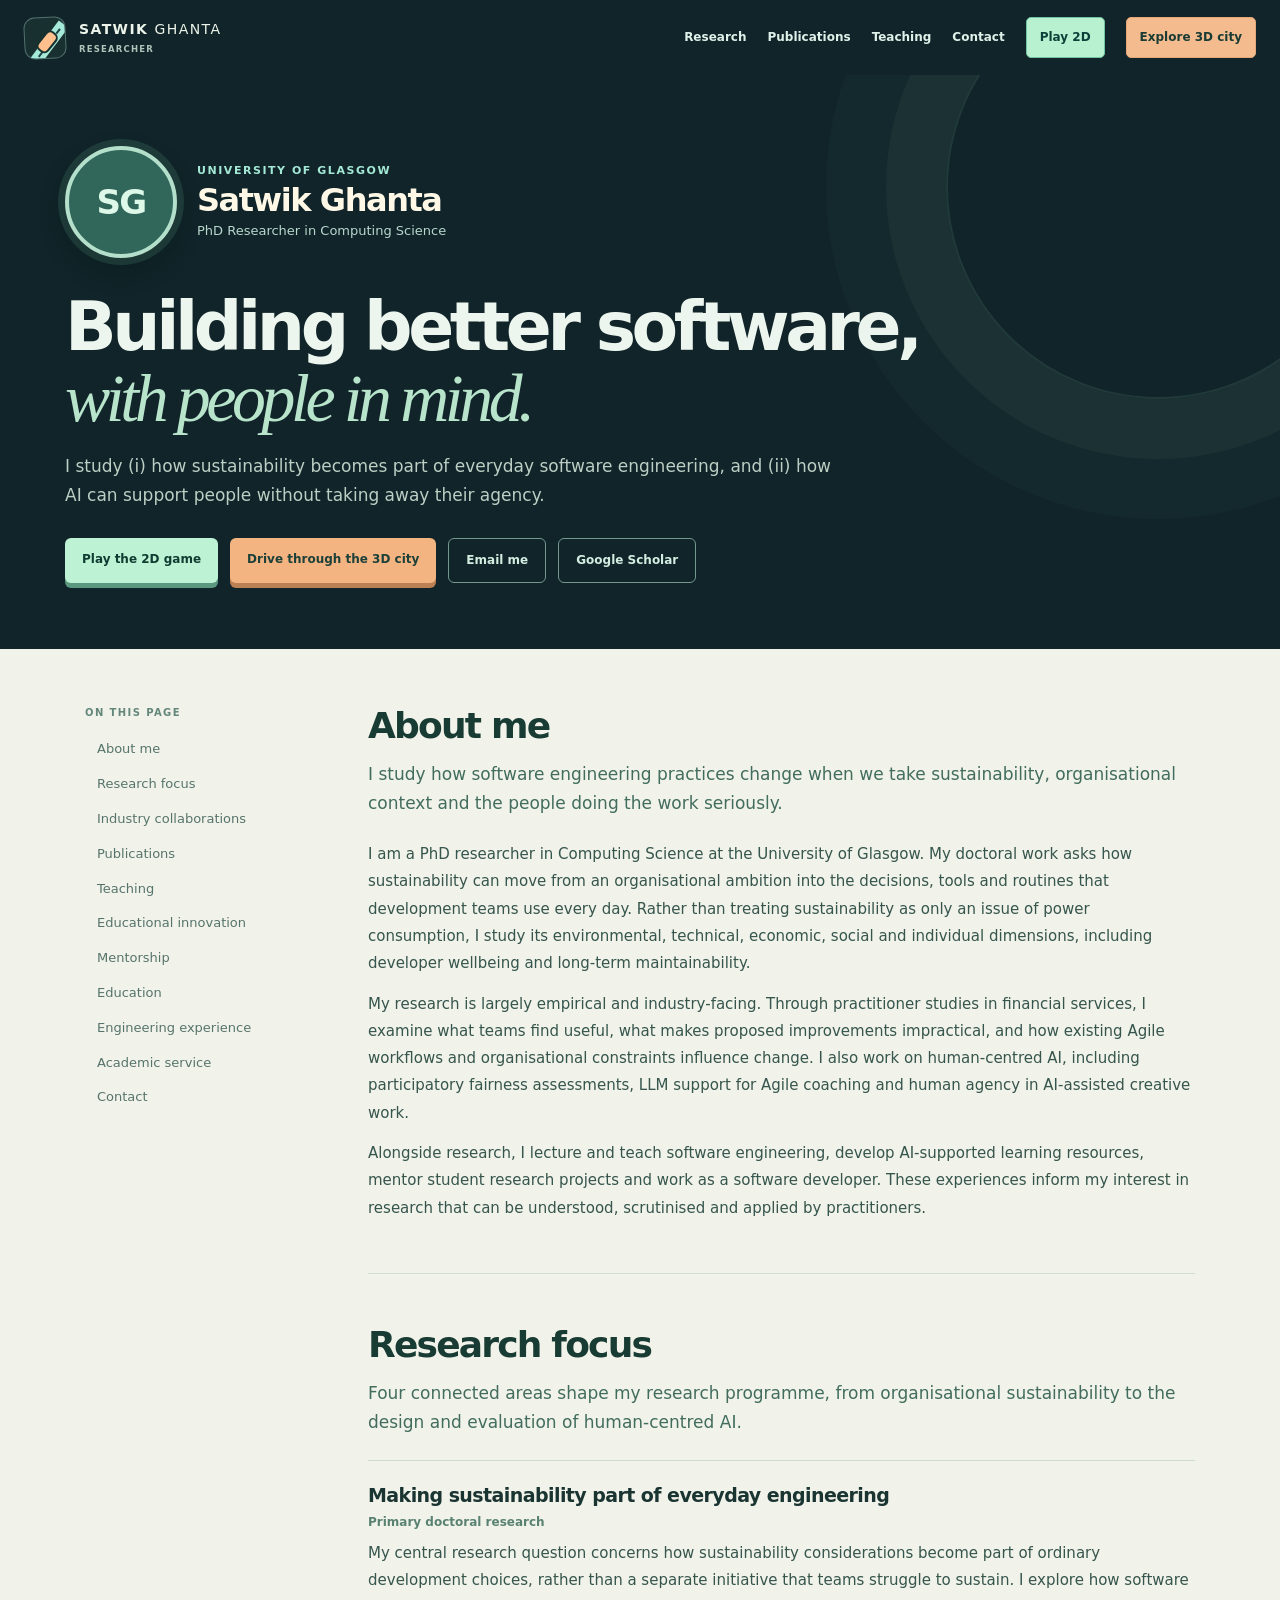
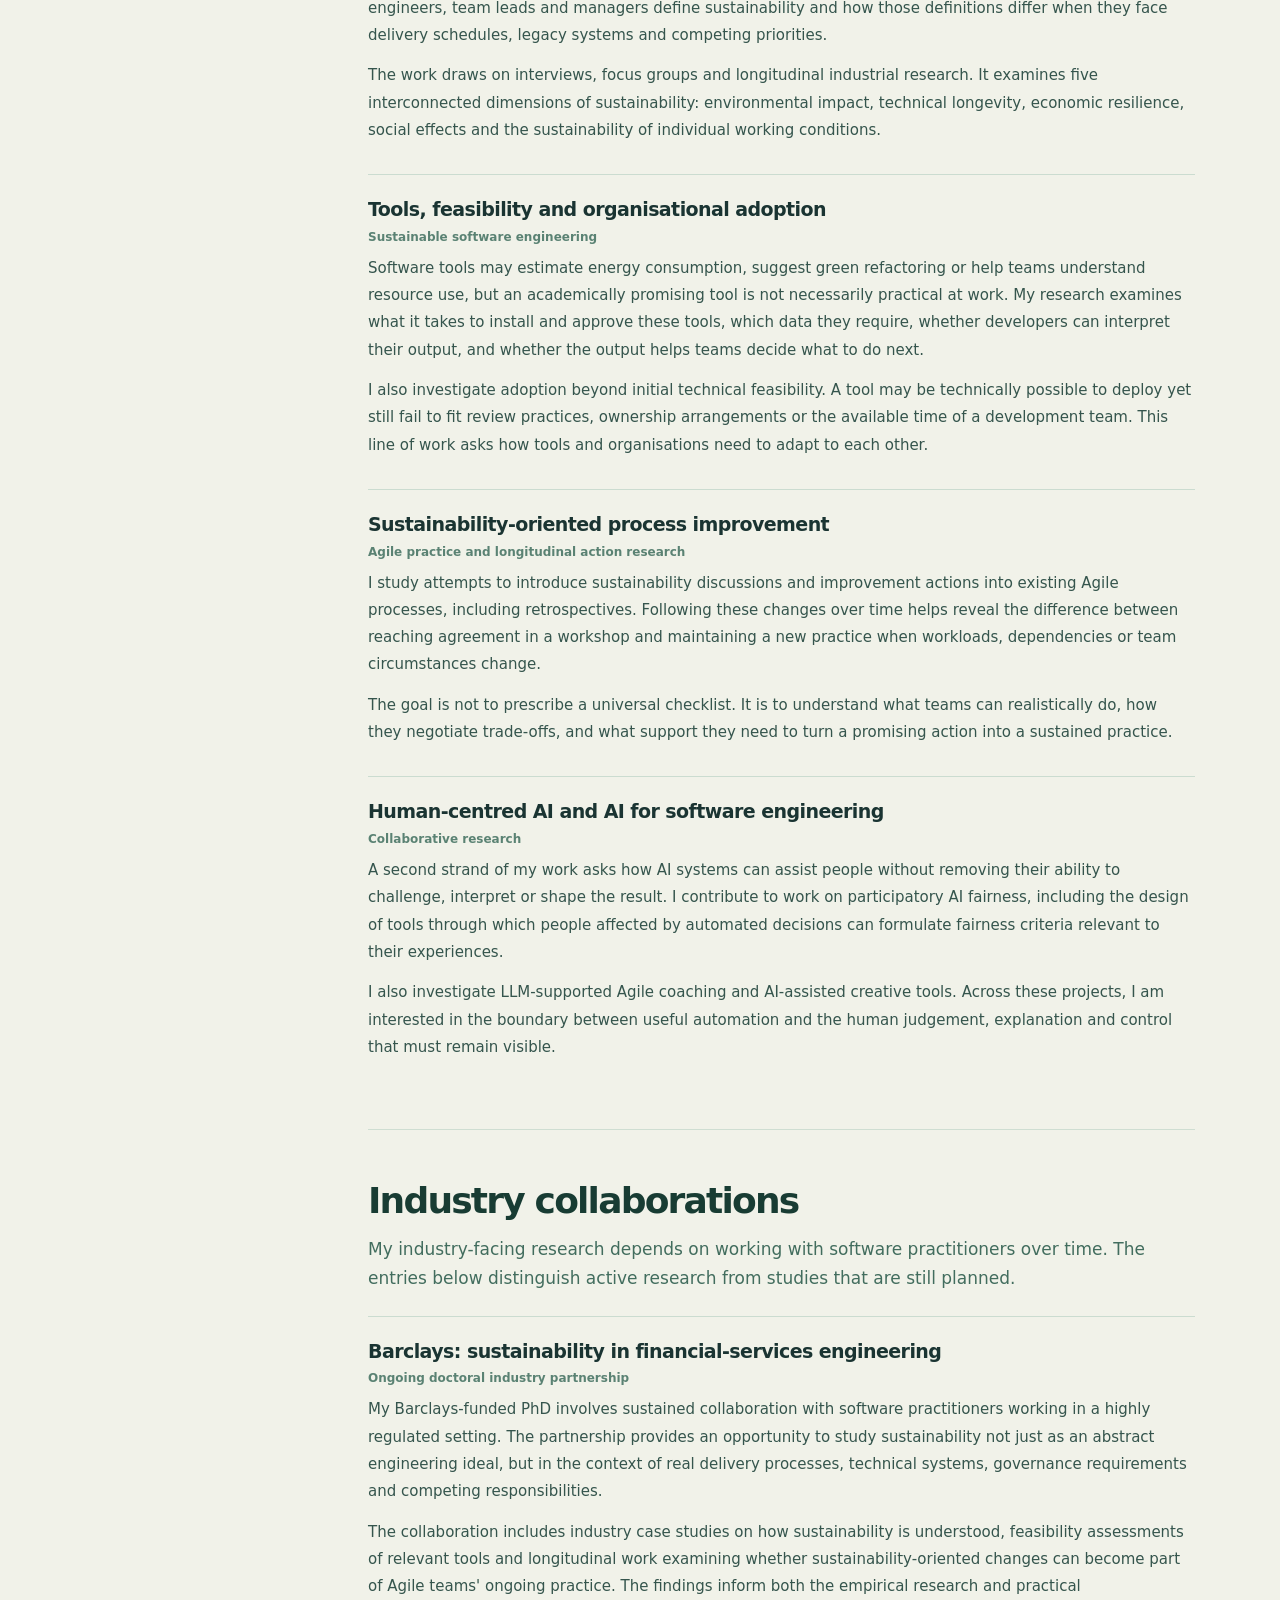
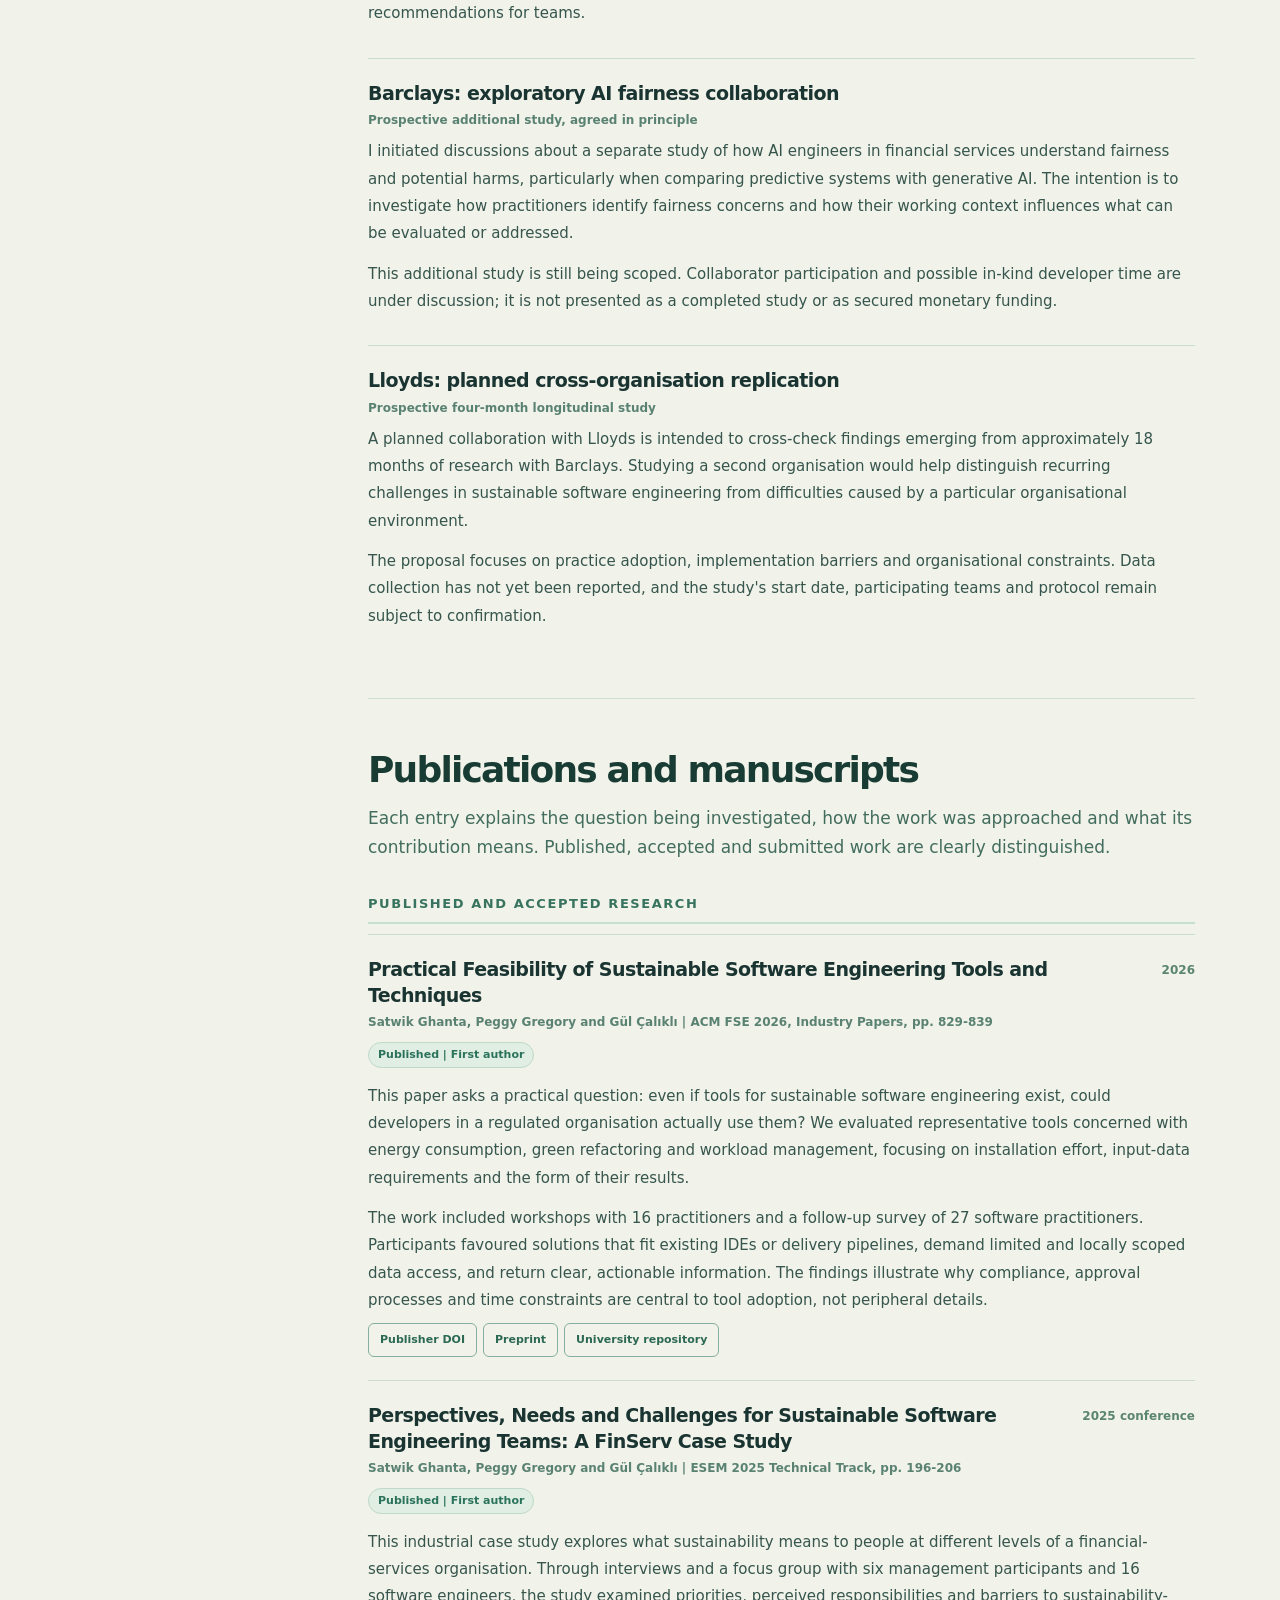
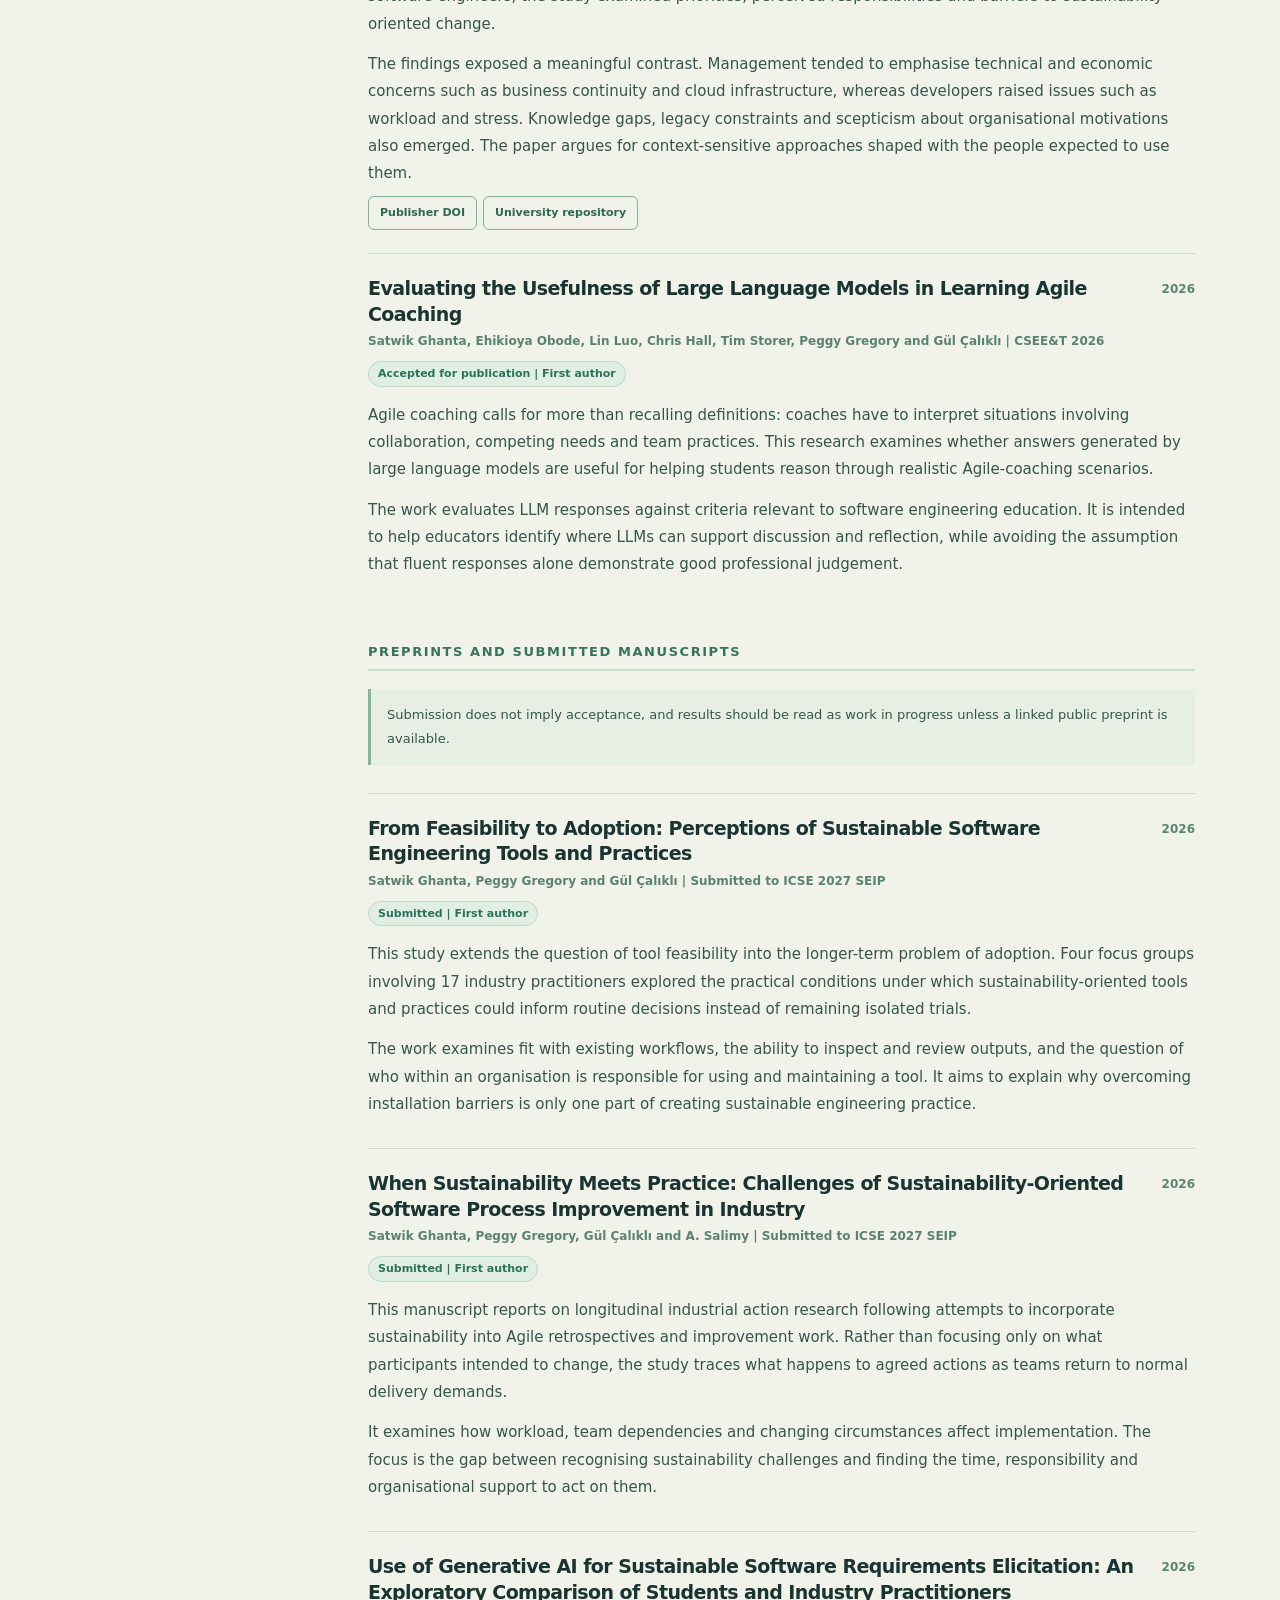
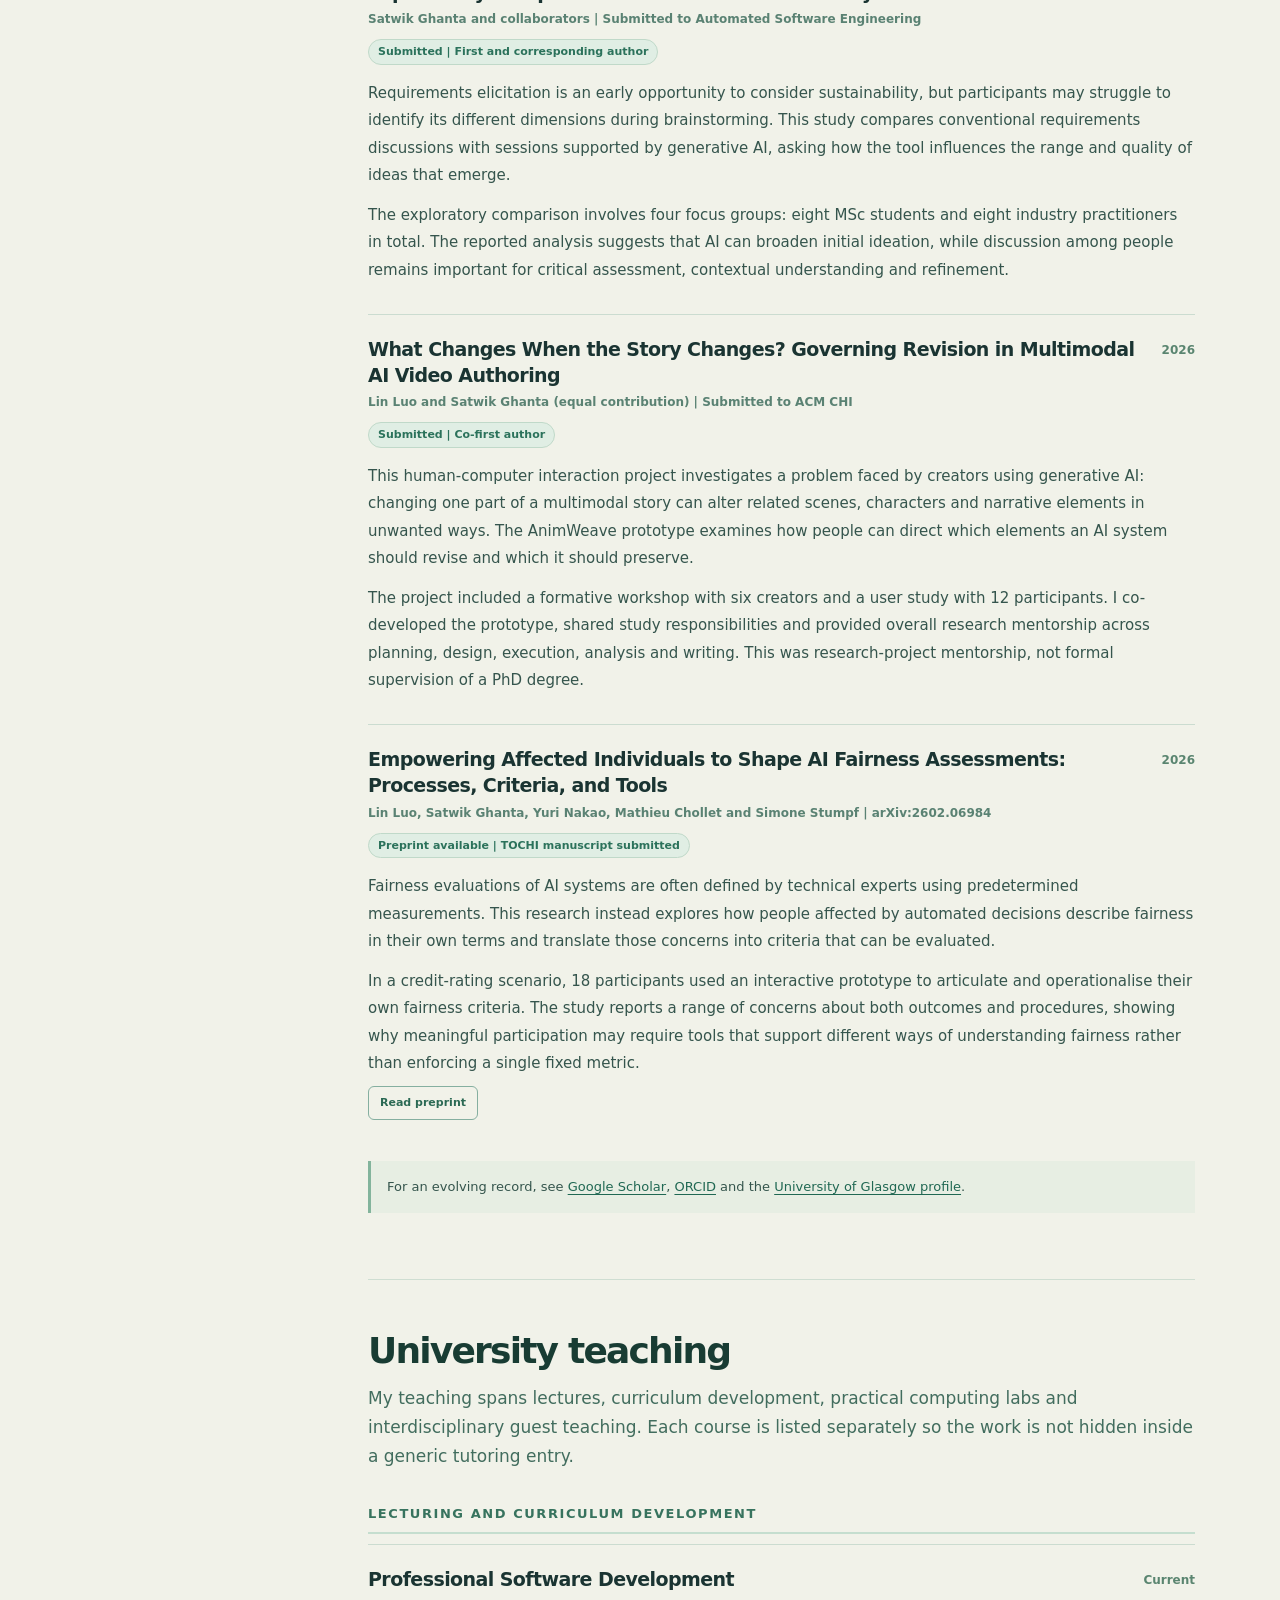
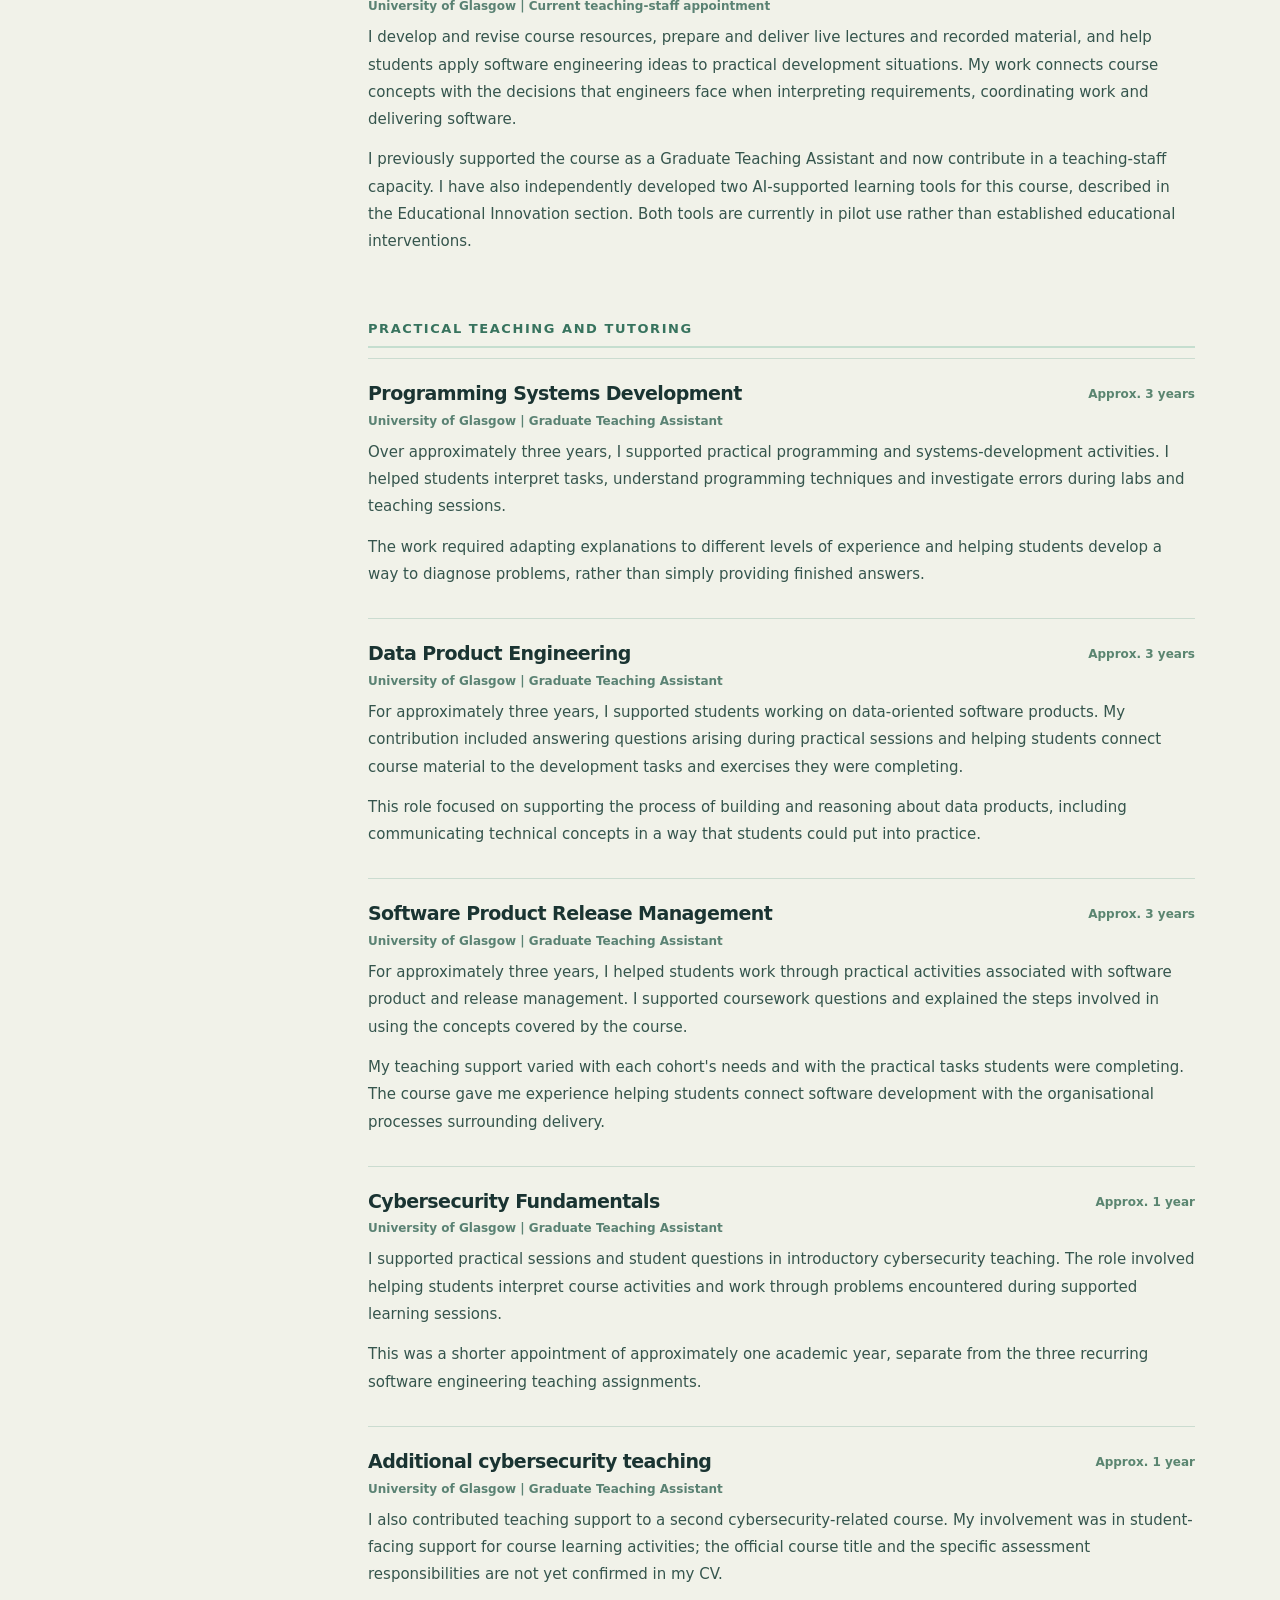
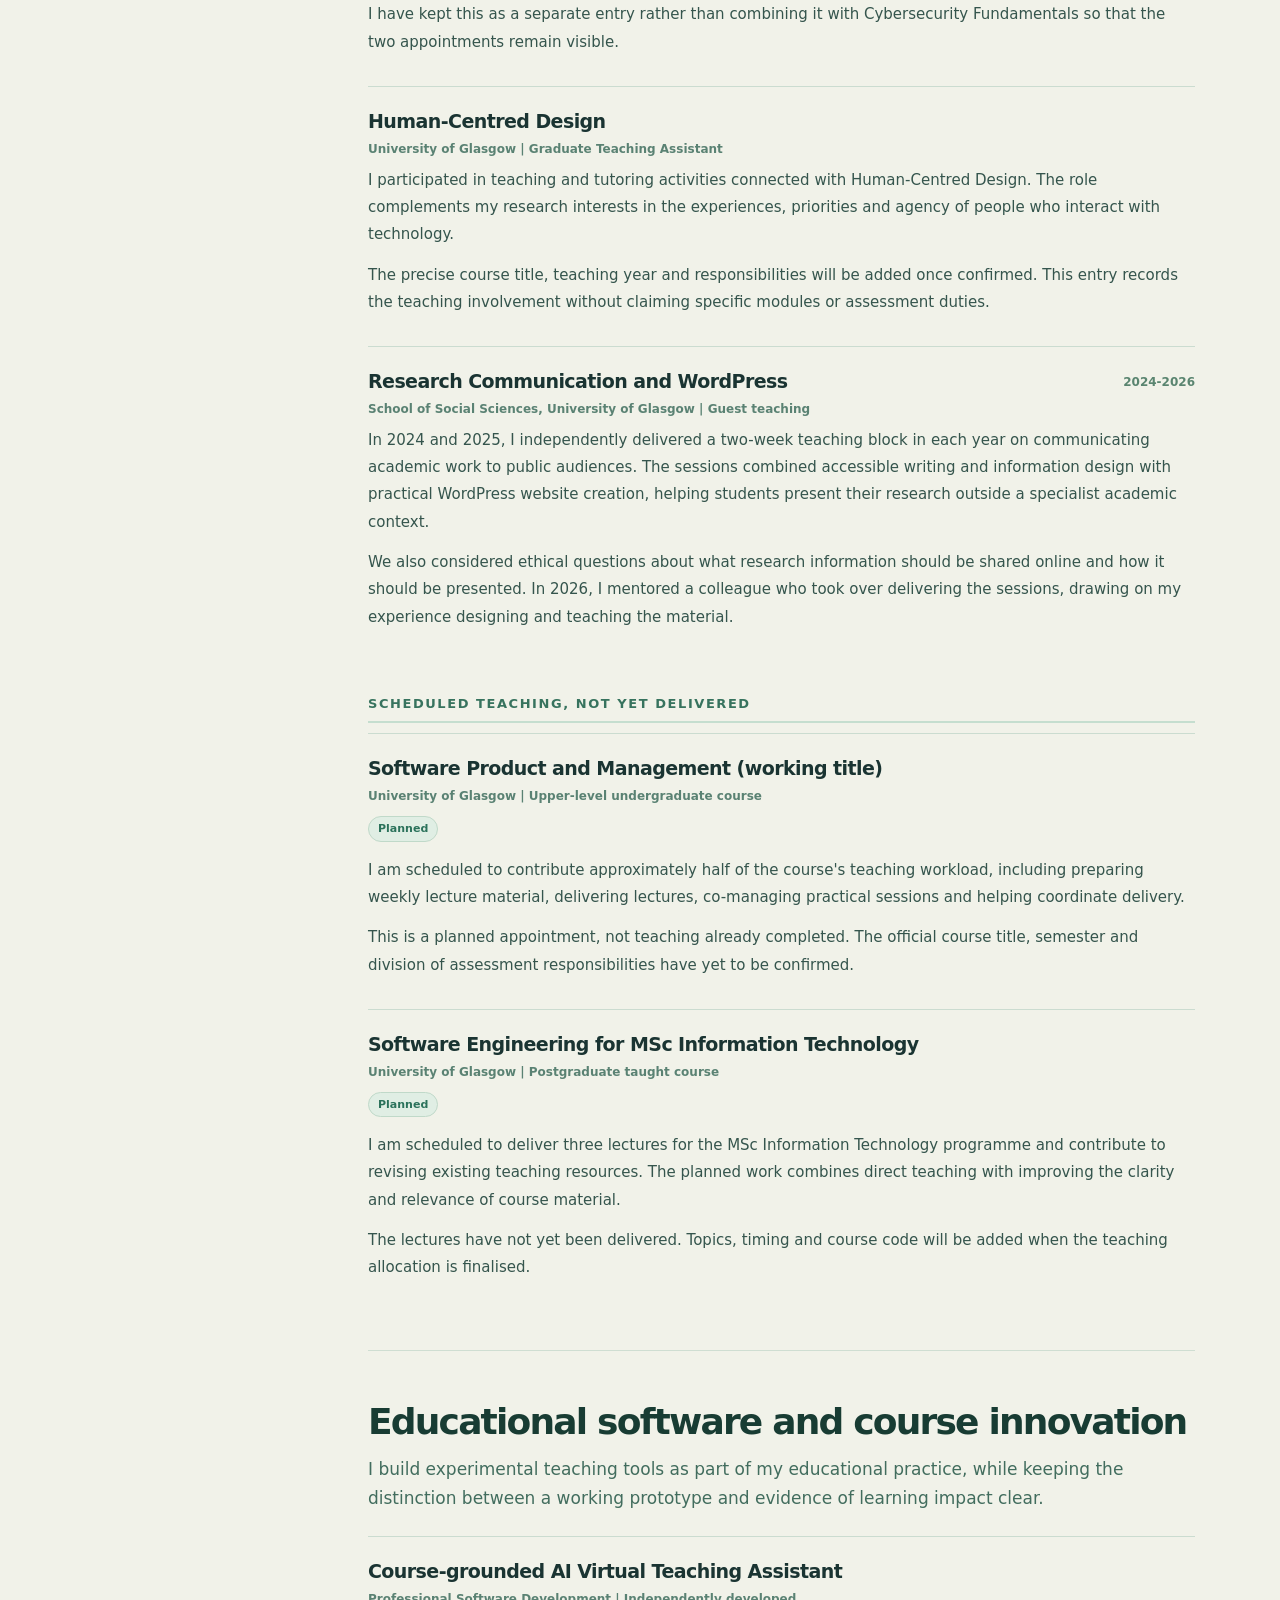
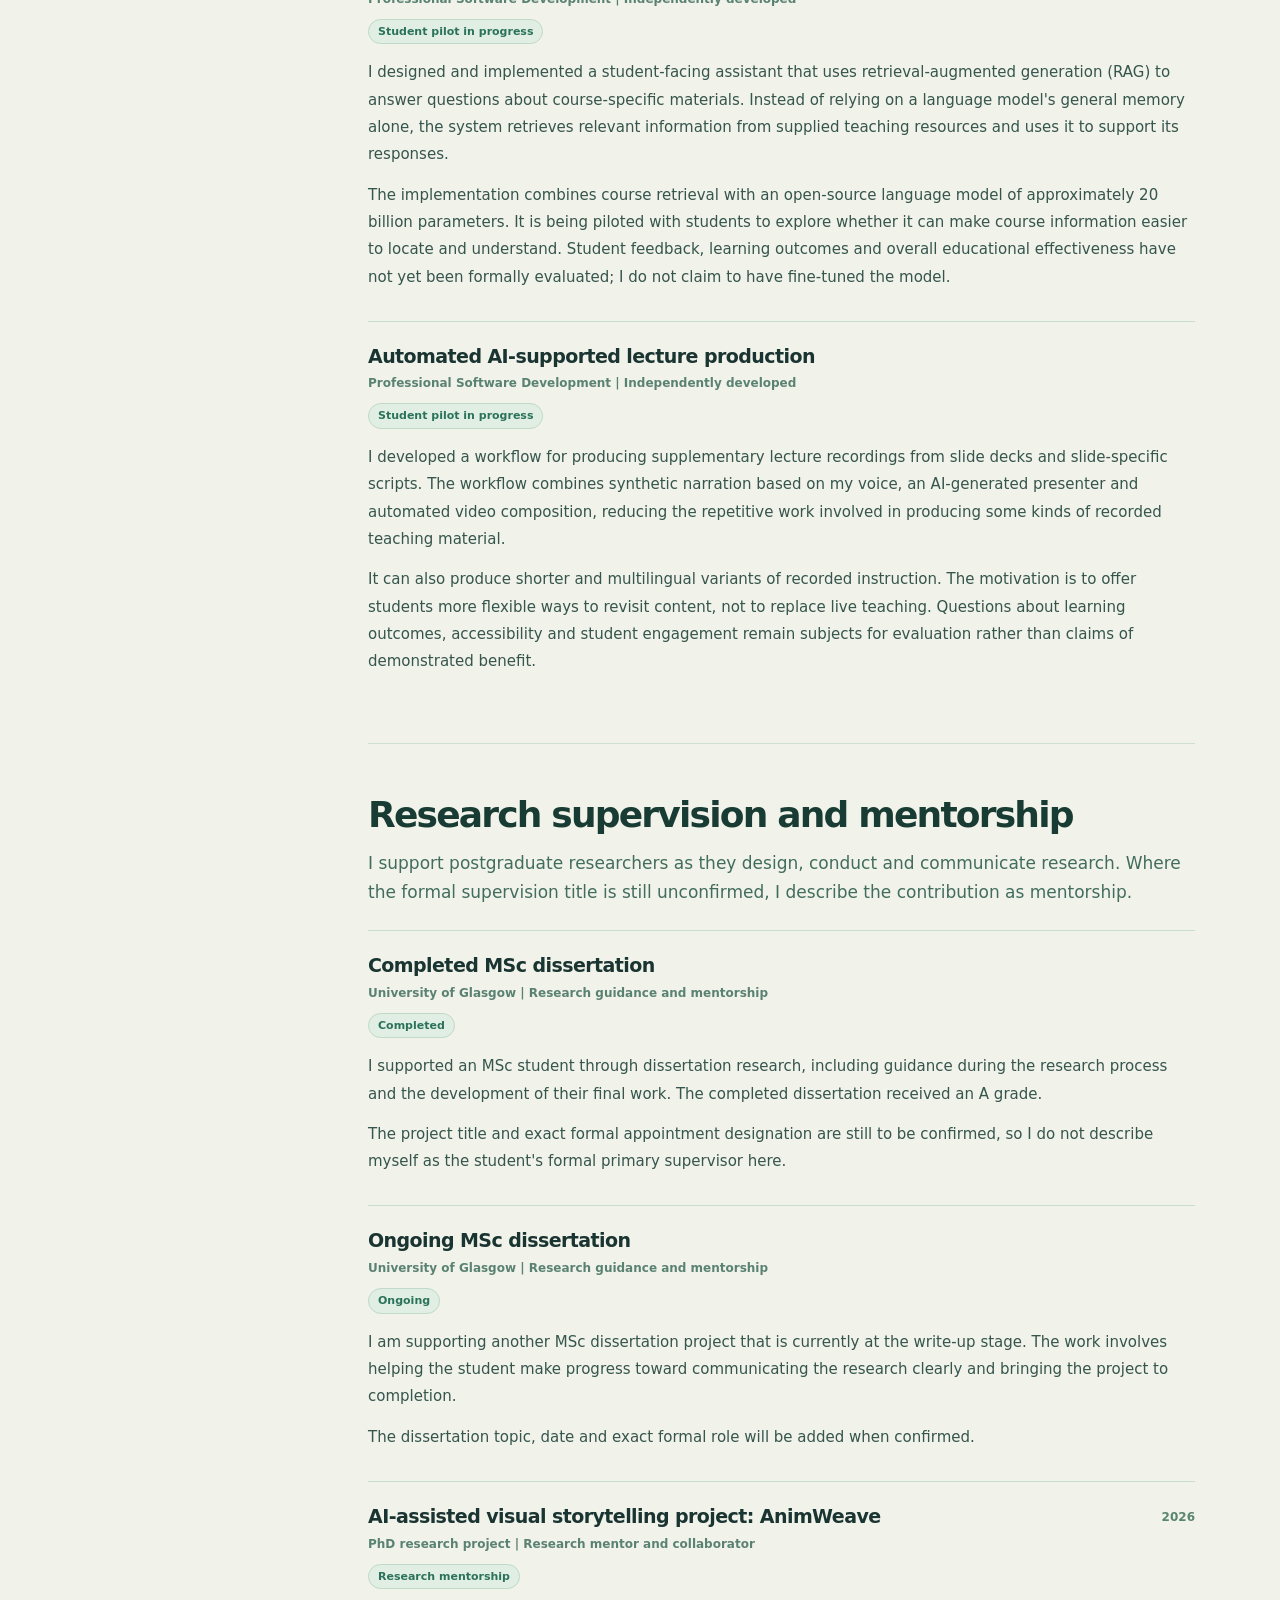
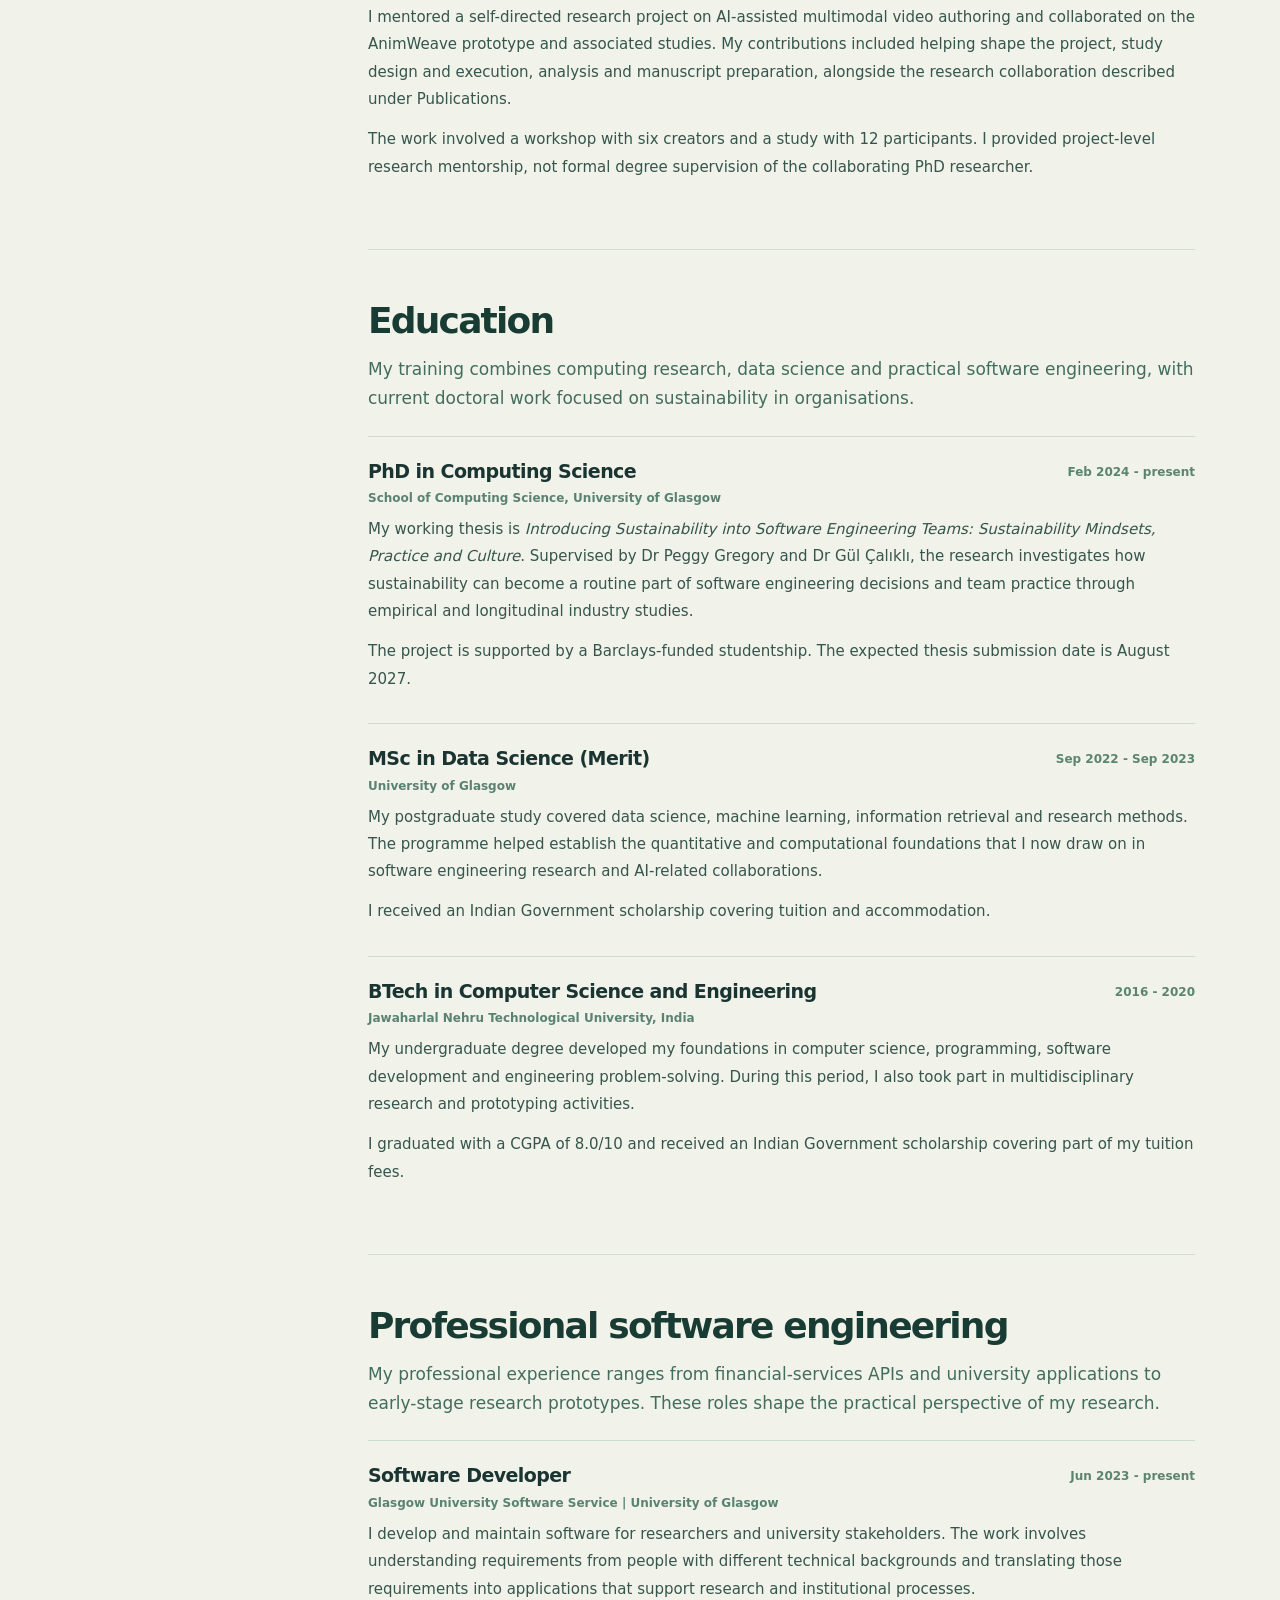
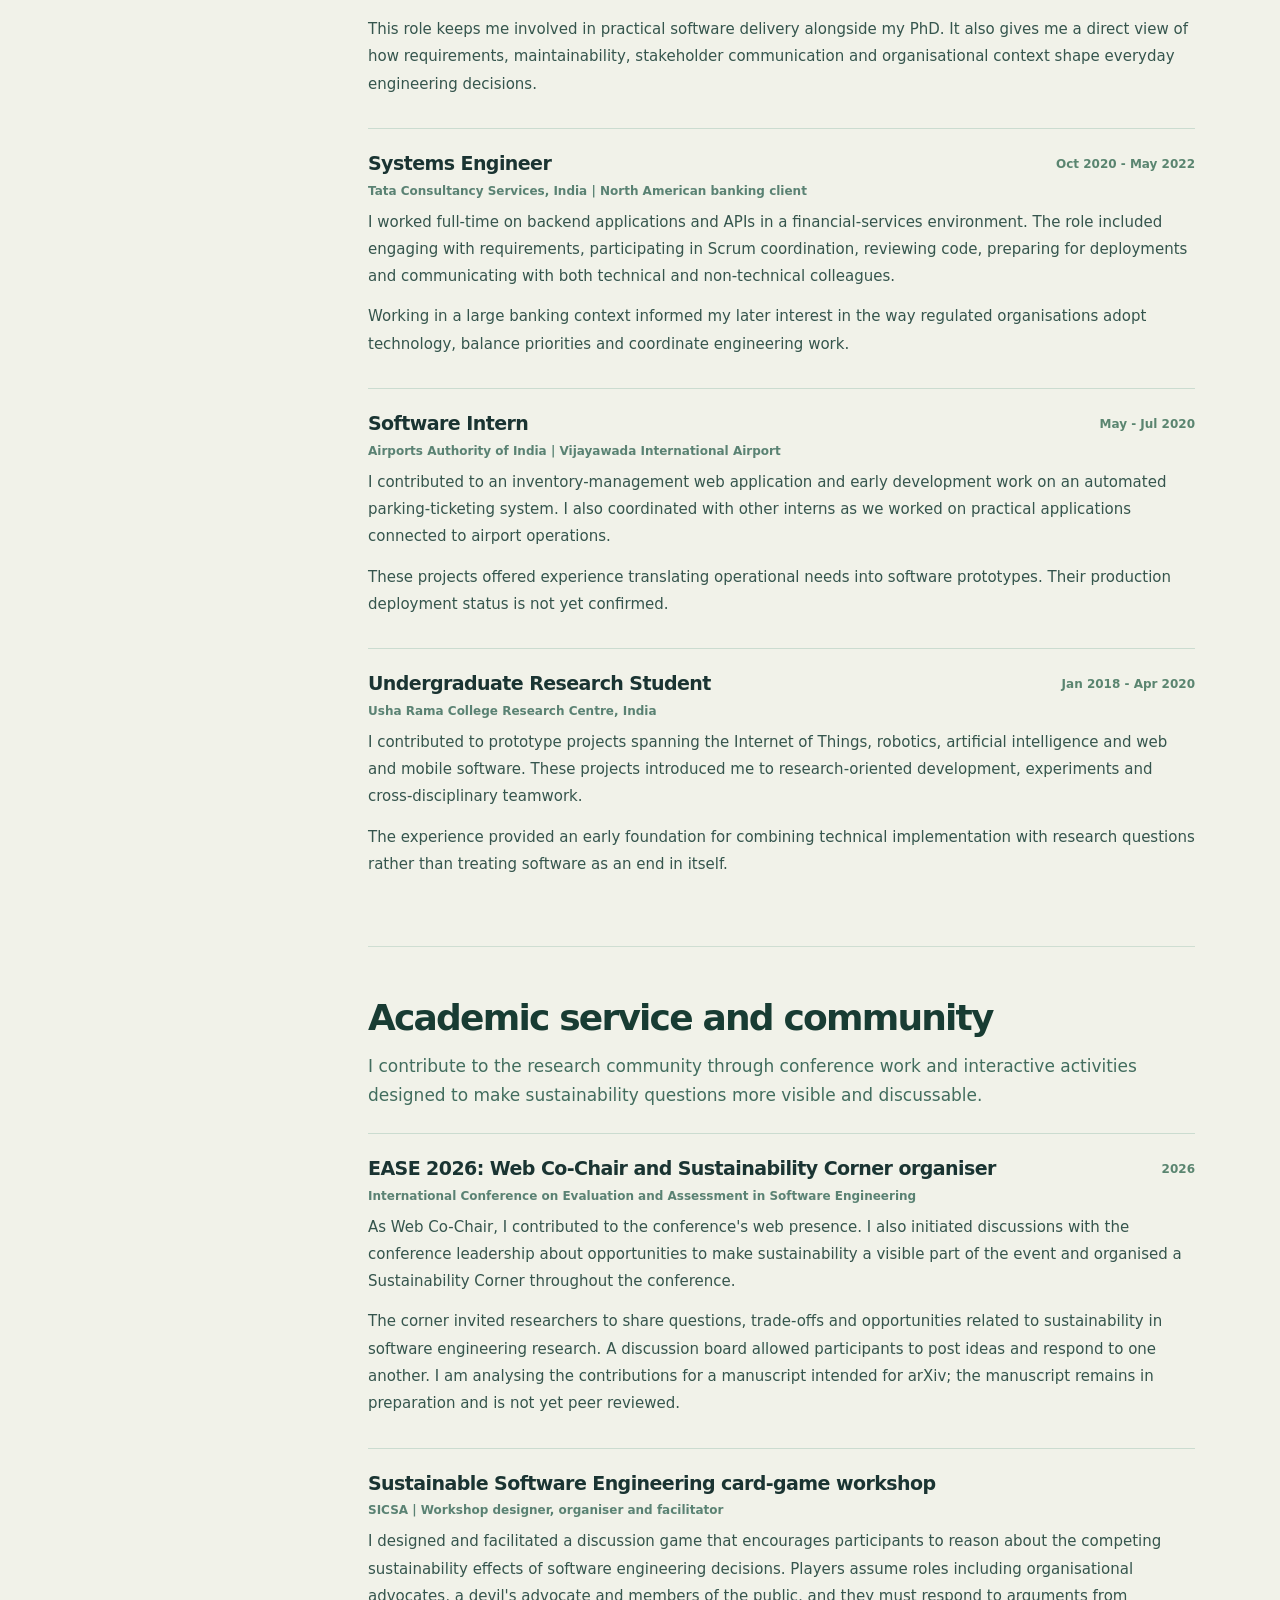
==== commit 5dde77ea: "updated text" ====
--- a/site/index.html
+++ b/site/index.html
@@ -28,7 +28,7 @@
 <section id="about"><h2>About me</h2><p class="section-lead">I study how software engineering practices change when we take sustainability, organisational context and the people doing the work seriously.</p><p>I am a PhD researcher in Computing Science at the University of Glasgow. My doctoral work asks how sustainability can move from an organisational ambition into the decisions, tools and routines that development teams use every day. Rather than treating sustainability as only an issue of power consumption, I study its environmental, technical, economic, social and individual dimensions, including developer wellbeing and long-term maintainability.</p><p>My research is largely empirical and industry-facing. Through practitioner studies in financial services, I examine what teams find useful, what makes proposed improvements impractical, and how existing Agile workflows and organisational constraints influence change. I also work on human-centred AI, including participatory fairness assessments, LLM support for Agile coaching and human agency in AI-assisted creative work.</p><p>Alongside research, I lecture and teach software engineering, develop AI-supported learning resources, mentor student research projects and work as a software developer. These experiences inform my interest in research that can be understood, scrutinised and applied by practitioners.</p></section>
 <section id="research"><h2>Research focus</h2><p class="section-lead">Four connected areas shape my research programme, from organisational sustainability to the design and evaluation of human-centred AI.</p><div class="resume-entry"><div class="entry-top"><h3>Making sustainability part of everyday engineering</h3></div><span class="entry-meta">Primary doctoral research</span><p>My central research question concerns how sustainability considerations become part of ordinary development choices, rather than a separate initiative that teams struggle to sustain. I explore how software engineers, team leads and managers define sustainability and how those definitions differ when they face delivery schedules, legacy systems and competing priorities.</p><p>The work draws on interviews, focus groups and longitudinal industrial research. It examines five interconnected dimensions of sustainability: environmental impact, technical longevity, economic resilience, social effects and the sustainability of individual working conditions.</p></div><div class="resume-entry"><div class="entry-top"><h3>Tools, feasibility and organisational adoption</h3></div><span class="entry-meta">Sustainable software engineering</span><p>Software tools may estimate energy consumption, suggest green refactoring or help teams understand resource use, but an academically promising tool is not necessarily practical at work. My research examines what it takes to install and approve these tools, which data they require, whether developers can interpret their output, and whether the output helps teams decide what to do next.</p><p>I also investigate adoption beyond initial technical feasibility. A tool may be technically possible to deploy yet still fail to fit review practices, ownership arrangements or the available time of a development team. This line of work asks how tools and organisations need to adapt to each other.</p></div><div class="resume-entry"><div class="entry-top"><h3>Sustainability-oriented process improvement</h3></div><span class="entry-meta">Agile practice and longitudinal action research</span><p>I study attempts to introduce sustainability discussions and improvement actions into existing Agile processes, including retrospectives. Following these changes over time helps reveal the difference between reaching agreement in a workshop and maintaining a new practice when workloads, dependencies or team circumstances change.</p><p>The goal is not to prescribe a universal checklist. It is to understand what teams can realistically do, how they negotiate trade-offs, and what support they need to turn a promising action into a sustained practice.</p></div><div class="resume-entry"><div class="entry-top"><h3>Human-centred AI and AI for software engineering</h3></div><span class="entry-meta">Collaborative research</span><p>A second strand of my work asks how AI systems can assist people without removing their ability to challenge, interpret or shape the result. I contribute to work on participatory AI fairness, including the design of tools through which people affected by automated decisions can formulate fairness criteria relevant to their experiences.</p><p>I also investigate LLM-supported Agile coaching and AI-assisted creative tools. Across these projects, I am interested in the boundary between useful automation and the human judgement, explanation and control that must remain visible.</p></div></section>
 <section id="collaborations"><h2>Industry collaborations</h2><p class="section-lead">My industry-facing research depends on working with software practitioners over time. The entries below distinguish active research from studies that are still planned.</p><div class="resume-entry"><div class="entry-top"><h3>Barclays: sustainability in financial-services engineering</h3></div><span class="entry-meta">Ongoing doctoral industry partnership</span><p>My Barclays-funded PhD involves sustained collaboration with software practitioners working in a highly regulated setting. The partnership provides an opportunity to study sustainability not just as an abstract engineering ideal, but in the context of real delivery processes, technical systems, governance requirements and competing responsibilities.</p><p>The collaboration includes industry case studies on how sustainability is understood, feasibility assessments of relevant tools and longitudinal work examining whether sustainability-oriented changes can become part of Agile teams' ongoing practice. The findings inform both the empirical research and practical recommendations for teams.</p></div><div class="resume-entry"><div class="entry-top"><h3>Barclays: exploratory AI fairness collaboration</h3></div><span class="entry-meta">Prospective additional study, agreed in principle</span><p>I initiated discussions about a separate study of how AI engineers in financial services understand fairness and potential harms, particularly when comparing predictive systems with generative AI. The intention is to investigate how practitioners identify fairness concerns and how their working context influences what can be evaluated or addressed.</p><p>This additional study is still being scoped. Collaborator participation and possible in-kind developer time are under discussion; it is not presented as a completed study or as secured monetary funding.</p></div><div class="resume-entry"><div class="entry-top"><h3>Lloyds: planned cross-organisation replication</h3></div><span class="entry-meta">Prospective four-month longitudinal study</span><p>A planned collaboration with Lloyds is intended to cross-check findings emerging from approximately 18 months of research with Barclays. Studying a second organisation would help distinguish recurring challenges in sustainable software engineering from difficulties caused by a particular organisational environment.</p><p>The proposal focuses on practice adoption, implementation barriers and organisational constraints. Data collection has not yet been reported, and the study's start date, participating teams and protocol remain subject to confirmation.</p></div></section>
-<section id="publications"><h2>Publications and manuscripts</h2><p class="section-lead">Each entry explains the question being investigated, how the work was approached and what its contribution means. Published, accepted and submitted work are clearly distinguished.</p><h3 class="resume-subheading">Published and accepted research</h3><div class="resume-entry"><div class="entry-top"><h3>Practical Feasibility of Sustainable Software Engineering Tools and Techniques</h3><span class="entry-date">2026</span></div><span class="entry-meta">Satwik Ghanta, Peggy Gregory and Gül Çalıklı | ACM FSE 2026, Industry Papers, pp. 829-839</span><span class="resume-status">Published | First author</span><p>This paper asks a practical question: even if tools for sustainable software engineering exist, could developers in a regulated organisation actually use them? We evaluated representative tools concerned with energy consumption, green refactoring and workload management, focusing on installation effort, input-data requirements and the form of their results.</p><p>The work included workshops with 16 practitioners and a follow-up survey of 27 software practitioners. Participants favoured solutions that fit existing IDEs or delivery pipelines, demand limited and locally scoped data access, and return clear, actionable information. The findings illustrate why compliance, approval processes and time constraints are central to tool adoption, not peripheral details.</p><div class="entry-links"><a class="pill-link" href="https://doi.org/10.1145/3803437.3805254" target="_blank" rel="noopener noreferrer">Publisher DOI</a><a class="pill-link" href="https://arxiv.org/abs/2603.29056" target="_blank" rel="noopener noreferrer">Preprint</a><a class="pill-link" href="https://eprints.gla.ac.uk/383138/" target="_blank" rel="noopener noreferrer">University repository</a></div></div><div class="resume-entry"><div class="entry-top"><h3>Perspectives, Needs and Challenges for Sustainable Software Engineering Teams: A FinServ Case Study</h3><span class="entry-date">2025 conference</span></div><span class="entry-meta">Satwik Ghanta, Peggy Gregory and Gül Çalıklı | ESEM 2025 Technical Track, pp. 196-206</span><span class="resume-status">Published | First author</span><p>This industrial case study explores what sustainability means to people at different levels of a financial-services organisation. Through interviews and a focus group with six management participants and 16 software engineers, the study examined priorities, perceived responsibilities and barriers to sustainability-oriented change.</p><p>The findings exposed a meaningful contrast. Management tended to emphasise technical and economic concerns such as business continuity and cloud infrastructure, whereas developers raised issues such as workload and stress. Knowledge gaps, legacy constraints and scepticism about organisational motivations also emerged. The paper argues for context-sensitive approaches shaped with the people expected to use them.</p><div class="entry-links"><a class="pill-link" href="https://doi.org/10.1109/ESEM64174.2025.00022" target="_blank" rel="noopener noreferrer">Publisher DOI</a><a class="pill-link" href="https://eprints.gla.ac.uk/359049/" target="_blank" rel="noopener noreferrer">University repository</a></div></div><div class="resume-entry"><div class="entry-top"><h3>Evaluating the Usefulness of Large Language Models in Learning Agile Coaching</h3><span class="entry-date">2026</span></div><span class="entry-meta">Satwik Ghanta, Ehikioya Obode, Lin Luo, Chris Hall, Tim Storer, Peggy Gregory and Gül Çalıklı | CSEE&amp;T 2026</span><span class="resume-status">Accepted for publication | First author</span><p>Agile coaching calls for more than recalling definitions: coaches have to interpret situations involving collaboration, competing needs and team practices. This research examines whether answers generated by large language models are useful for helping students reason through realistic Agile-coaching scenarios.</p><p>The work evaluates LLM responses against criteria relevant to software engineering education. It is intended to help educators identify where LLMs can support discussion and reflection, while avoiding the assumption that fluent responses alone demonstrate good professional judgement.</p></div><h3 class="resume-subheading">Preprints and submitted manuscripts</h3><p class="publication-note">The manuscripts below are described according to your October 2026 CV. Submission does not imply acceptance, and results should be read as work in progress unless a linked public preprint is available.</p><div class="resume-entry"><div class="entry-top"><h3>From Feasibility to Adoption: Perceptions of Sustainable Software Engineering Tools and Practices</h3><span class="entry-date">2026</span></div><span class="entry-meta">Satwik Ghanta, Peggy Gregory and Gül Çalıklı | Submitted to ICSE 2027 SEIP</span><span class="resume-status">Submitted | First author</span><p>This study extends the question of tool feasibility into the longer-term problem of adoption. Four focus groups involving 17 industry practitioners explored the practical conditions under which sustainability-oriented tools and practices could inform routine decisions instead of remaining isolated trials.</p><p>The work examines fit with existing workflows, the ability to inspect and review outputs, and the question of who within an organisation is responsible for using and maintaining a tool. It aims to explain why overcoming installation barriers is only one part of creating sustainable engineering practice.</p></div><div class="resume-entry"><div class="entry-top"><h3>When Sustainability Meets Practice: Challenges of Sustainability-Oriented Software Process Improvement in Industry</h3><span class="entry-date">2026</span></div><span class="entry-meta">Satwik Ghanta, Peggy Gregory, Gül Çalıklı and A. Salimy | Submitted to ICSE 2027 SEIP</span><span class="resume-status">Submitted | First author</span><p>This manuscript reports on longitudinal industrial action research following attempts to incorporate sustainability into Agile retrospectives and improvement work. Rather than focusing only on what participants intended to change, the study traces what happens to agreed actions as teams return to normal delivery demands.</p><p>It examines how workload, team dependencies and changing circumstances affect implementation. The focus is the gap between recognising sustainability challenges and finding the time, responsibility and organisational support to act on them.</p></div><div class="resume-entry"><div class="entry-top"><h3>Use of Generative AI for Sustainable Software Requirements Elicitation: An Exploratory Comparison of Students and Industry Practitioners</h3><span class="entry-date">2026</span></div><span class="entry-meta">Satwik Ghanta and collaborators | Submitted to Automated Software Engineering</span><span class="resume-status">Submitted | First and corresponding author</span><p>Requirements elicitation is an early opportunity to consider sustainability, but participants may struggle to identify its different dimensions during brainstorming. This study compares conventional requirements discussions with sessions supported by generative AI, asking how the tool influences the range and quality of ideas that emerge.</p><p>The exploratory comparison involves four focus groups: eight MSc students and eight industry practitioners in total. The reported analysis suggests that AI can broaden initial ideation, while discussion among people remains important for critical assessment, contextual understanding and refinement.</p></div><div class="resume-entry"><div class="entry-top"><h3>What Changes When the Story Changes? Governing Revision in Multimodal AI Video Authoring</h3><span class="entry-date">2026</span></div><span class="entry-meta">Lin Luo and Satwik Ghanta (equal contribution) | Submitted to ACM CHI</span><span class="resume-status">Submitted | Co-first author</span><p>This human-computer interaction project investigates a problem faced by creators using generative AI: changing one part of a multimodal story can alter related scenes, characters and narrative elements in unwanted ways. The AnimWeave prototype examines how people can direct which elements an AI system should revise and which it should preserve.</p><p>The project included a formative workshop with six creators and a user study with 12 participants. I co-developed the prototype, shared study responsibilities and provided overall research mentorship across planning, design, execution, analysis and writing. This was research-project mentorship, not formal supervision of a PhD degree.</p></div><div class="resume-entry"><div class="entry-top"><h3>Empowering Affected Individuals to Shape AI Fairness Assessments: Processes, Criteria, and Tools</h3><span class="entry-date">2026</span></div><span class="entry-meta">Lin Luo, Satwik Ghanta, Yuri Nakao, Mathieu Chollet and Simone Stumpf | arXiv:2602.06984</span><span class="resume-status">Preprint available | TOCHI manuscript submitted</span><p>Fairness evaluations of AI systems are often defined by technical experts using predetermined measurements. This research instead explores how people affected by automated decisions describe fairness in their own terms and translate those concerns into criteria that can be evaluated.</p><p>In a credit-rating scenario, 18 participants used an interactive prototype to articulate and operationalise their own fairness criteria. The study reports a range of concerns about both outcomes and procedures, showing why meaningful participation may require tools that support different ways of understanding fairness rather than enforcing a single fixed metric.</p><div class="entry-links"><a class="pill-link" href="https://arxiv.org/abs/2602.06984" target="_blank" rel="noopener noreferrer">Read preprint</a></div></div><p class="publication-note">For an evolving record, see <a href="https://scholar.google.com/citations?user=WJTqjlUAAAAJ" target="_blank" rel="noopener noreferrer">Google Scholar</a>, <a href="https://orcid.org/0009-0003-1110-055X" target="_blank" rel="noopener noreferrer">ORCID</a> and the <a href="https://www.gla.ac.uk/pgrs/yogendranagasatwikghanta/" target="_blank" rel="noopener noreferrer">University of Glasgow profile</a>.</p></section>
+<section id="publications"><h2>Publications and manuscripts</h2><p class="section-lead">Each entry explains the question being investigated, how the work was approached and what its contribution means. Published, accepted and submitted work are clearly distinguished.</p><h3 class="resume-subheading">Published and accepted research</h3><div class="resume-entry"><div class="entry-top"><h3>Practical Feasibility of Sustainable Software Engineering Tools and Techniques</h3><span class="entry-date">2026</span></div><span class="entry-meta">Satwik Ghanta, Peggy Gregory and Gül Çalıklı | ACM FSE 2026, Industry Papers, pp. 829-839</span><span class="resume-status">Published | First author</span><p>This paper asks a practical question: even if tools for sustainable software engineering exist, could developers in a regulated organisation actually use them? We evaluated representative tools concerned with energy consumption, green refactoring and workload management, focusing on installation effort, input-data requirements and the form of their results.</p><p>The work included workshops with 16 practitioners and a follow-up survey of 27 software practitioners. Participants favoured solutions that fit existing IDEs or delivery pipelines, demand limited and locally scoped data access, and return clear, actionable information. The findings illustrate why compliance, approval processes and time constraints are central to tool adoption, not peripheral details.</p><div class="entry-links"><a class="pill-link" href="https://doi.org/10.1145/3803437.3805254" target="_blank" rel="noopener noreferrer">Publisher DOI</a><a class="pill-link" href="https://arxiv.org/abs/2603.29056" target="_blank" rel="noopener noreferrer">Preprint</a><a class="pill-link" href="https://eprints.gla.ac.uk/383138/" target="_blank" rel="noopener noreferrer">University repository</a></div></div><div class="resume-entry"><div class="entry-top"><h3>Perspectives, Needs and Challenges for Sustainable Software Engineering Teams: A FinServ Case Study</h3><span class="entry-date">2025 conference</span></div><span class="entry-meta">Satwik Ghanta, Peggy Gregory and Gül Çalıklı | ESEM 2025 Technical Track, pp. 196-206</span><span class="resume-status">Published | First author</span><p>This industrial case study explores what sustainability means to people at different levels of a financial-services organisation. Through interviews and a focus group with six management participants and 16 software engineers, the study examined priorities, perceived responsibilities and barriers to sustainability-oriented change.</p><p>The findings exposed a meaningful contrast. Management tended to emphasise technical and economic concerns such as business continuity and cloud infrastructure, whereas developers raised issues such as workload and stress. Knowledge gaps, legacy constraints and scepticism about organisational motivations also emerged. The paper argues for context-sensitive approaches shaped with the people expected to use them.</p><div class="entry-links"><a class="pill-link" href="https://doi.org/10.1109/ESEM64174.2025.00022" target="_blank" rel="noopener noreferrer">Publisher DOI</a><a class="pill-link" href="https://eprints.gla.ac.uk/359049/" target="_blank" rel="noopener noreferrer">University repository</a></div></div><div class="resume-entry"><div class="entry-top"><h3>Evaluating the Usefulness of Large Language Models in Learning Agile Coaching</h3><span class="entry-date">2026</span></div><span class="entry-meta">Satwik Ghanta, Ehikioya Obode, Lin Luo, Chris Hall, Tim Storer, Peggy Gregory and Gül Çalıklı | CSEE&amp;T 2026</span><span class="resume-status">Accepted for publication | First author</span><p>Agile coaching calls for more than recalling definitions: coaches have to interpret situations involving collaboration, competing needs and team practices. This research examines whether answers generated by large language models are useful for helping students reason through realistic Agile-coaching scenarios.</p><p>The work evaluates LLM responses against criteria relevant to software engineering education. It is intended to help educators identify where LLMs can support discussion and reflection, while avoiding the assumption that fluent responses alone demonstrate good professional judgement.</p></div><h3 class="resume-subheading">Preprints and submitted manuscripts</h3><p class="publication-note">Submission does not imply acceptance, and results should be read as work in progress unless a linked public preprint is available.</p><div class="resume-entry"><div class="entry-top"><h3>From Feasibility to Adoption: Perceptions of Sustainable Software Engineering Tools and Practices</h3><span class="entry-date">2026</span></div><span class="entry-meta">Satwik Ghanta, Peggy Gregory and Gül Çalıklı | Submitted to ICSE 2027 SEIP</span><span class="resume-status">Submitted | First author</span><p>This study extends the question of tool feasibility into the longer-term problem of adoption. Four focus groups involving 17 industry practitioners explored the practical conditions under which sustainability-oriented tools and practices could inform routine decisions instead of remaining isolated trials.</p><p>The work examines fit with existing workflows, the ability to inspect and review outputs, and the question of who within an organisation is responsible for using and maintaining a tool. It aims to explain why overcoming installation barriers is only one part of creating sustainable engineering practice.</p></div><div class="resume-entry"><div class="entry-top"><h3>When Sustainability Meets Practice: Challenges of Sustainability-Oriented Software Process Improvement in Industry</h3><span class="entry-date">2026</span></div><span class="entry-meta">Satwik Ghanta, Peggy Gregory, Gül Çalıklı and A. Salimy | Submitted to ICSE 2027 SEIP</span><span class="resume-status">Submitted | First author</span><p>This manuscript reports on longitudinal industrial action research following attempts to incorporate sustainability into Agile retrospectives and improvement work. Rather than focusing only on what participants intended to change, the study traces what happens to agreed actions as teams return to normal delivery demands.</p><p>It examines how workload, team dependencies and changing circumstances affect implementation. The focus is the gap between recognising sustainability challenges and finding the time, responsibility and organisational support to act on them.</p></div><div class="resume-entry"><div class="entry-top"><h3>Use of Generative AI for Sustainable Software Requirements Elicitation: An Exploratory Comparison of Students and Industry Practitioners</h3><span class="entry-date">2026</span></div><span class="entry-meta">Satwik Ghanta and collaborators | Submitted to Automated Software Engineering</span><span class="resume-status">Submitted | First and corresponding author</span><p>Requirements elicitation is an early opportunity to consider sustainability, but participants may struggle to identify its different dimensions during brainstorming. This study compares conventional requirements discussions with sessions supported by generative AI, asking how the tool influences the range and quality of ideas that emerge.</p><p>The exploratory comparison involves four focus groups: eight MSc students and eight industry practitioners in total. The reported analysis suggests that AI can broaden initial ideation, while discussion among people remains important for critical assessment, contextual understanding and refinement.</p></div><div class="resume-entry"><div class="entry-top"><h3>What Changes When the Story Changes? Governing Revision in Multimodal AI Video Authoring</h3><span class="entry-date">2026</span></div><span class="entry-meta">Lin Luo and Satwik Ghanta (equal contribution) | Submitted to ACM CHI</span><span class="resume-status">Submitted | Co-first author</span><p>This human-computer interaction project investigates a problem faced by creators using generative AI: changing one part of a multimodal story can alter related scenes, characters and narrative elements in unwanted ways. The AnimWeave prototype examines how people can direct which elements an AI system should revise and which it should preserve.</p><p>The project included a formative workshop with six creators and a user study with 12 participants. I co-developed the prototype, shared study responsibilities and provided overall research mentorship across planning, design, execution, analysis and writing. This was research-project mentorship, not formal supervision of a PhD degree.</p></div><div class="resume-entry"><div class="entry-top"><h3>Empowering Affected Individuals to Shape AI Fairness Assessments: Processes, Criteria, and Tools</h3><span class="entry-date">2026</span></div><span class="entry-meta">Lin Luo, Satwik Ghanta, Yuri Nakao, Mathieu Chollet and Simone Stumpf | arXiv:2602.06984</span><span class="resume-status">Preprint available | TOCHI manuscript submitted</span><p>Fairness evaluations of AI systems are often defined by technical experts using predetermined measurements. This research instead explores how people affected by automated decisions describe fairness in their own terms and translate those concerns into criteria that can be evaluated.</p><p>In a credit-rating scenario, 18 participants used an interactive prototype to articulate and operationalise their own fairness criteria. The study reports a range of concerns about both outcomes and procedures, showing why meaningful participation may require tools that support different ways of understanding fairness rather than enforcing a single fixed metric.</p><div class="entry-links"><a class="pill-link" href="https://arxiv.org/abs/2602.06984" target="_blank" rel="noopener noreferrer">Read preprint</a></div></div><p class="publication-note">For an evolving record, see <a href="https://scholar.google.com/citations?user=WJTqjlUAAAAJ" target="_blank" rel="noopener noreferrer">Google Scholar</a>, <a href="https://orcid.org/0009-0003-1110-055X" target="_blank" rel="noopener noreferrer">ORCID</a> and the <a href="https://www.gla.ac.uk/pgrs/yogendranagasatwikghanta/" target="_blank" rel="noopener noreferrer">University of Glasgow profile</a>.</p></section>
 <section id="teaching"><h2>University teaching</h2><p class="section-lead">My teaching spans lectures, curriculum development, practical computing labs and interdisciplinary guest teaching. Each course is listed separately so the work is not hidden inside a generic tutoring entry.</p><h3 class="resume-subheading">Lecturing and curriculum development</h3><div class="resume-entry"><div class="entry-top"><h3>Professional Software Development</h3><span class="entry-date">Current</span></div><span class="entry-meta">University of Glasgow | Current teaching-staff appointment</span><p>I develop and revise course resources, prepare and deliver live lectures and recorded material, and help students apply software engineering ideas to practical development situations. My work connects course concepts with the decisions that engineers face when interpreting requirements, coordinating work and delivering software.</p><p>I previously supported the course as a Graduate Teaching Assistant and now contribute in a teaching-staff capacity. I have also independently developed two AI-supported learning tools for this course, described in the Educational Innovation section. Both tools are currently in pilot use rather than established educational interventions.</p></div><h3 class="resume-subheading">Practical teaching and tutoring</h3><div class="resume-entry"><div class="entry-top"><h3>Programming Systems Development</h3><span class="entry-date">Approx. 3 years</span></div><span class="entry-meta">University of Glasgow | Graduate Teaching Assistant</span><p>Over approximately three years, I supported practical programming and systems-development activities. I helped students interpret tasks, understand programming techniques and investigate errors during labs and teaching sessions.</p><p>The work required adapting explanations to different levels of experience and helping students develop a way to diagnose problems, rather than simply providing finished answers.</p></div><div class="resume-entry"><div class="entry-top"><h3>Data Product Engineering</h3><span class="entry-date">Approx. 3 years</span></div><span class="entry-meta">University of Glasgow | Graduate Teaching Assistant</span><p>For approximately three years, I supported students working on data-oriented software products. My contribution included answering questions arising during practical sessions and helping students connect course material to the development tasks and exercises they were completing.</p><p>This role focused on supporting the process of building and reasoning about data products, including communicating technical concepts in a way that students could put into practice.</p></div><div class="resume-entry"><div class="entry-top"><h3>Software Product Release Management</h3><span class="entry-date">Approx. 3 years</span></div><span class="entry-meta">University of Glasgow | Graduate Teaching Assistant</span><p>For approximately three years, I helped students work through practical activities associated with software product and release management. I supported coursework questions and explained the steps involved in using the concepts covered by the course.</p><p>My teaching support varied with each cohort's needs and with the practical tasks students were completing. The course gave me experience helping students connect software development with the organisational processes surrounding delivery.</p></div><div class="resume-entry"><div class="entry-top"><h3>Cybersecurity Fundamentals</h3><span class="entry-date">Approx. 1 year</span></div><span class="entry-meta">University of Glasgow | Graduate Teaching Assistant</span><p>I supported practical sessions and student questions in introductory cybersecurity teaching. The role involved helping students interpret course activities and work through problems encountered during supported learning sessions.</p><p>This was a shorter appointment of approximately one academic year, separate from the three recurring software engineering teaching assignments.</p></div><div class="resume-entry"><div class="entry-top"><h3>Additional cybersecurity teaching</h3><span class="entry-date">Approx. 1 year</span></div><span class="entry-meta">University of Glasgow | Graduate Teaching Assistant</span><p>I also contributed teaching support to a second cybersecurity-related course. My involvement was in student-facing support for course learning activities; the official course title and the specific assessment responsibilities are not yet confirmed in my CV.</p><p>I have kept this as a separate entry rather than combining it with Cybersecurity Fundamentals so that the two appointments remain visible.</p></div><div class="resume-entry"><div class="entry-top"><h3>Human-Centred Design</h3></div><span class="entry-meta">University of Glasgow | Graduate Teaching Assistant</span><p>I participated in teaching and tutoring activities connected with Human-Centred Design. The role complements my research interests in the experiences, priorities and agency of people who interact with technology.</p><p>The precise course title, teaching year and responsibilities will be added once confirmed. This entry records the teaching involvement without claiming specific modules or assessment duties.</p></div><div class="resume-entry"><div class="entry-top"><h3>Research Communication and WordPress</h3><span class="entry-date">2024-2026</span></div><span class="entry-meta">School of Social Sciences, University of Glasgow | Guest teaching</span><p>In 2024 and 2025, I independently delivered a two-week teaching block in each year on communicating academic work to public audiences. The sessions combined accessible writing and information design with practical WordPress website creation, helping students present their research outside a specialist academic context.</p><p>We also considered ethical questions about what research information should be shared online and how it should be presented. In 2026, I mentored a colleague who took over delivering the sessions, drawing on my experience designing and teaching the material.</p></div><h3 class="resume-subheading">Scheduled teaching, not yet delivered</h3><div class="resume-entry"><div class="entry-top"><h3>Software Product and Management (working title)</h3></div><span class="entry-meta">University of Glasgow | Upper-level undergraduate course</span><span class="resume-status">Planned</span><p>I am scheduled to contribute approximately half of the course's teaching workload, including preparing weekly lecture material, delivering lectures, co-managing practical sessions and helping coordinate delivery.</p><p>This is a planned appointment, not teaching already completed. The official course title, semester and division of assessment responsibilities have yet to be confirmed.</p></div><div class="resume-entry"><div class="entry-top"><h3>Software Engineering for MSc Information Technology</h3></div><span class="entry-meta">University of Glasgow | Postgraduate taught course</span><span class="resume-status">Planned</span><p>I am scheduled to deliver three lectures for the MSc Information Technology programme and contribute to revising existing teaching resources. The planned work combines direct teaching with improving the clarity and relevance of course material.</p><p>The lectures have not yet been delivered. Topics, timing and course code will be added when the teaching allocation is finalised.</p></div></section>
 <section id="innovation"><h2>Educational software and course innovation</h2><p class="section-lead">I build experimental teaching tools as part of my educational practice, while keeping the distinction between a working prototype and evidence of learning impact clear.</p><div class="resume-entry"><div class="entry-top"><h3>Course-grounded AI Virtual Teaching Assistant</h3></div><span class="entry-meta">Professional Software Development | Independently developed</span><span class="resume-status">Student pilot in progress</span><p>I designed and implemented a student-facing assistant that uses retrieval-augmented generation (RAG) to answer questions about course-specific materials. Instead of relying on a language model's general memory alone, the system retrieves relevant information from supplied teaching resources and uses it to support its responses.</p><p>The implementation combines course retrieval with an open-source language model of approximately 20 billion parameters. It is being piloted with students to explore whether it can make course information easier to locate and understand. Student feedback, learning outcomes and overall educational effectiveness have not yet been formally evaluated; I do not claim to have fine-tuned the model.</p></div><div class="resume-entry"><div class="entry-top"><h3>Automated AI-supported lecture production</h3></div><span class="entry-meta">Professional Software Development | Independently developed</span><span class="resume-status">Student pilot in progress</span><p>I developed a workflow for producing supplementary lecture recordings from slide decks and slide-specific scripts. The workflow combines synthetic narration based on my voice, an AI-generated presenter and automated video composition, reducing the repetitive work involved in producing some kinds of recorded teaching material.</p><p>It can also produce shorter and multilingual variants of recorded instruction. The motivation is to offer students more flexible ways to revisit content, not to replace live teaching. Questions about learning outcomes, accessibility and student engagement remain subjects for evaluation rather than claims of demonstrated benefit.</p></div></section>
 <section id="mentorship"><h2>Research supervision and mentorship</h2><p class="section-lead">I support postgraduate researchers as they design, conduct and communicate research. Where the formal supervision title is still unconfirmed, I describe the contribution as mentorship.</p><div class="resume-entry"><div class="entry-top"><h3>Completed MSc dissertation</h3></div><span class="entry-meta">University of Glasgow | Research guidance and mentorship</span><span class="resume-status">Completed</span><p>I supported an MSc student through dissertation research, including guidance during the research process and the development of their final work. The completed dissertation received an A grade.</p><p>The project title and exact formal appointment designation are still to be confirmed, so I do not describe myself as the student's formal primary supervisor here.</p></div><div class="resume-entry"><div class="entry-top"><h3>Ongoing MSc dissertation</h3></div><span class="entry-meta">University of Glasgow | Research guidance and mentorship</span><span class="resume-status">Ongoing</span><p>I am supporting another MSc dissertation project that is currently at the write-up stage. The work involves helping the student make progress toward communicating the research clearly and bringing the project to completion.</p><p>The dissertation topic, date and exact formal role will be added when confirmed.</p></div><div class="resume-entry"><div class="entry-top"><h3>AI-assisted visual storytelling project: AnimWeave</h3><span class="entry-date">2026</span></div><span class="entry-meta">PhD research project | Research mentor and collaborator</span><span class="resume-status">Research mentorship</span><p>I mentored a self-directed research project on AI-assisted multimodal video authoring and collaborated on the AnimWeave prototype and associated studies. My contributions included helping shape the project, study design and execution, analysis and manuscript preparation, alongside the research collaboration described under Publications.</p><p>The work involved a workshop with six creators and a study with 12 participants. I provided project-level research mentorship, not formal degree supervision of the collaborating PhD researcher.</p></div></section>
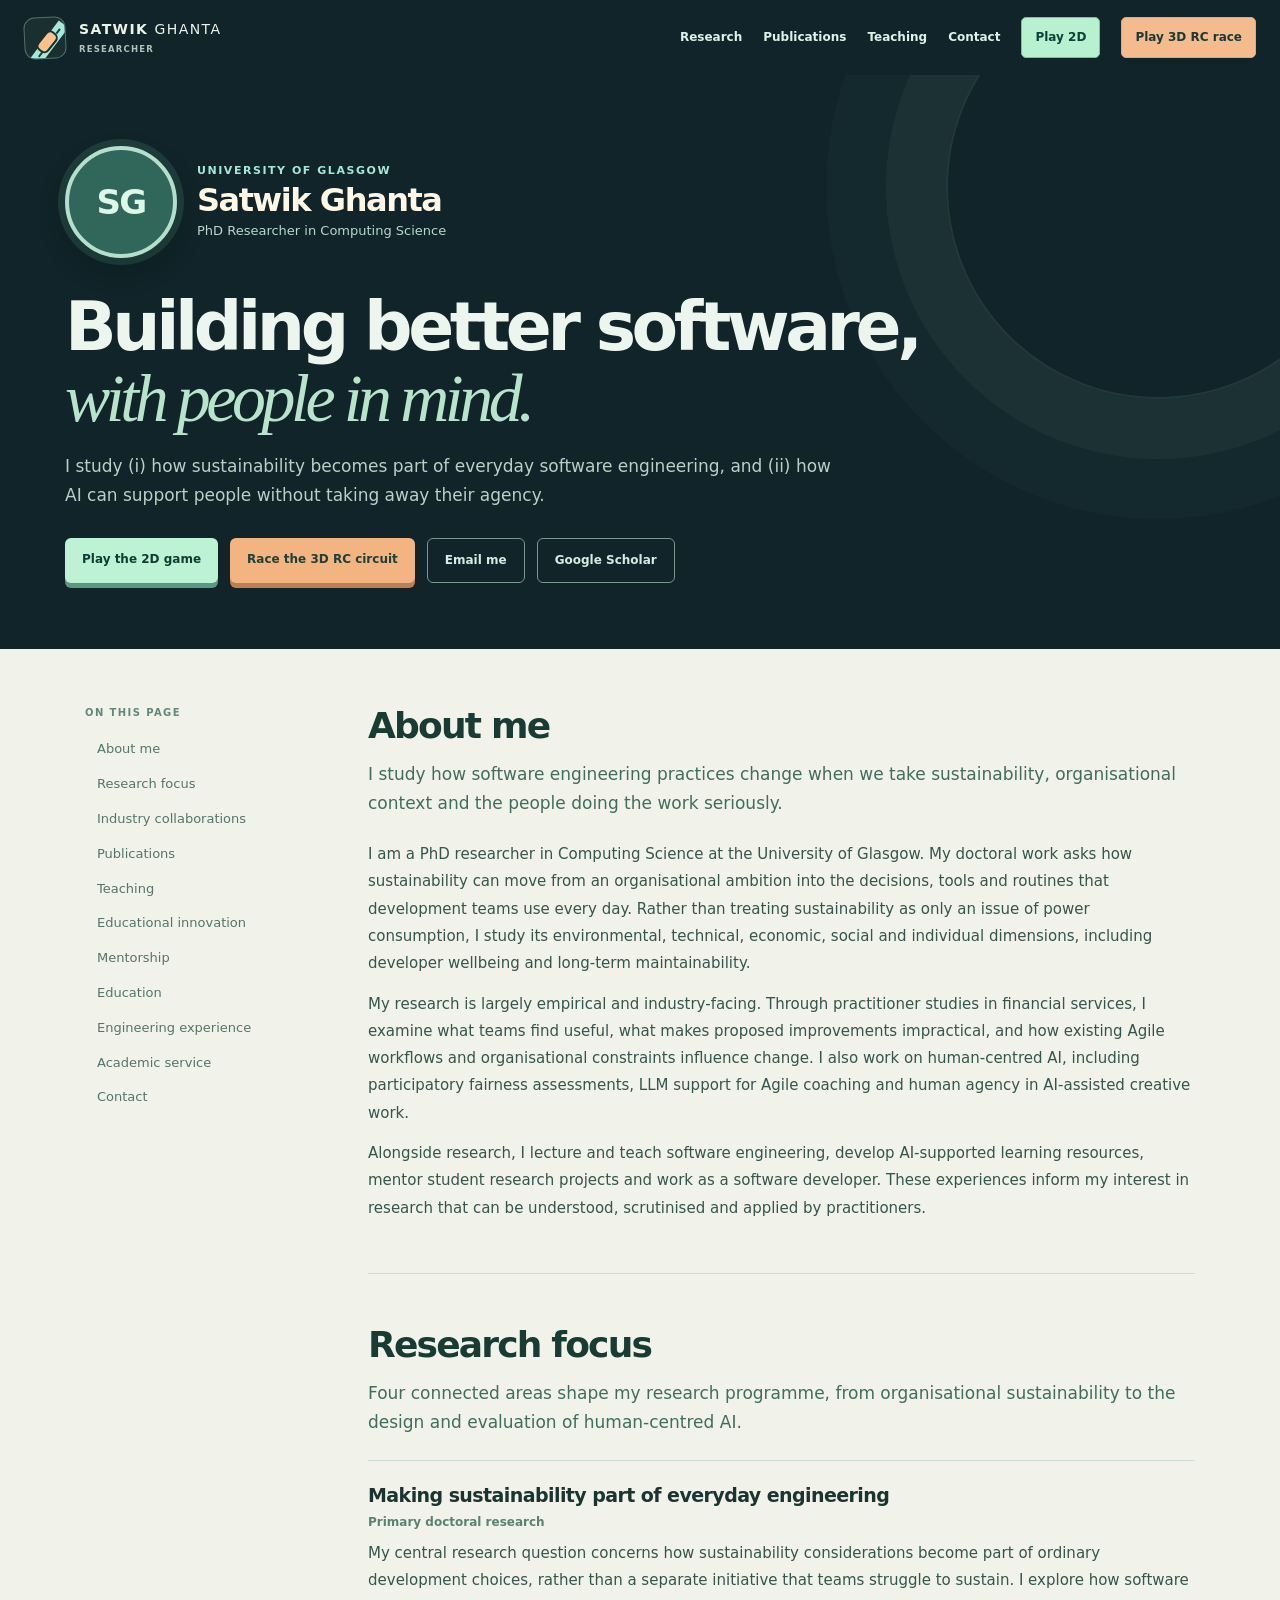
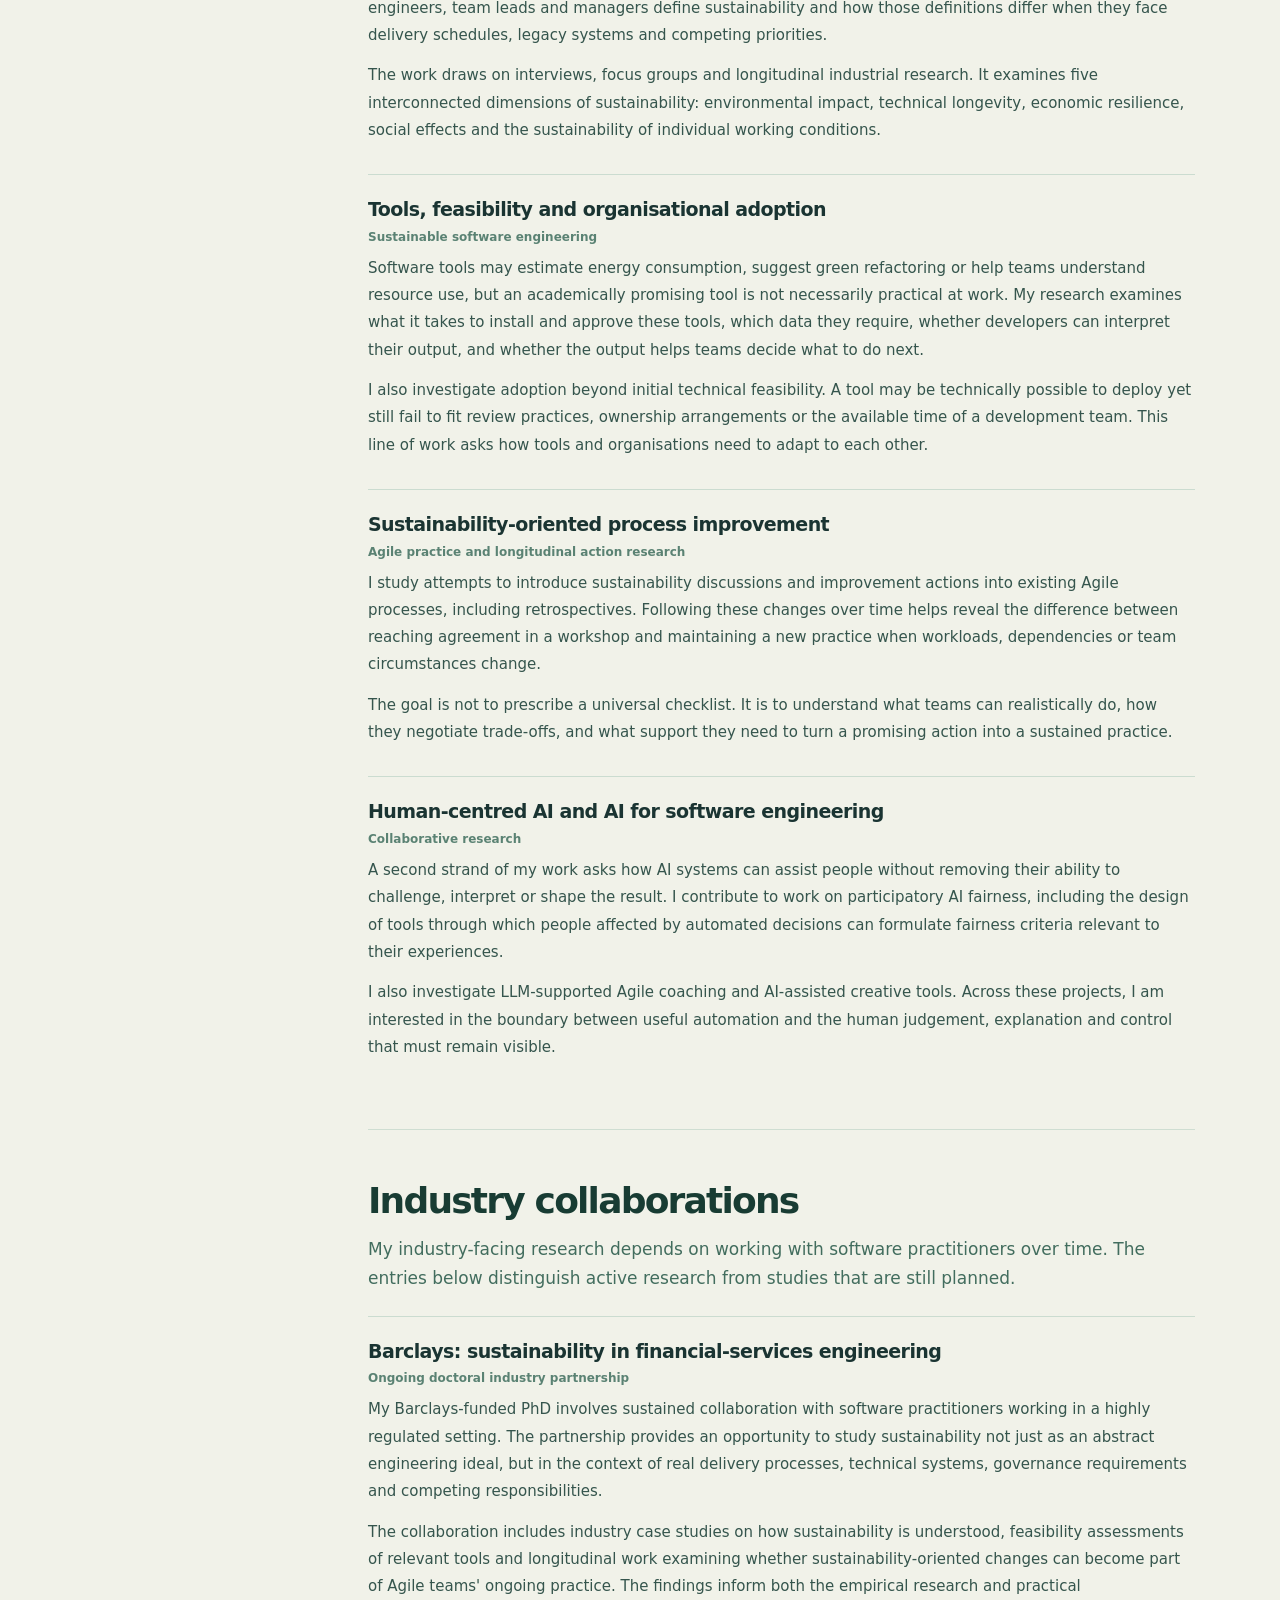
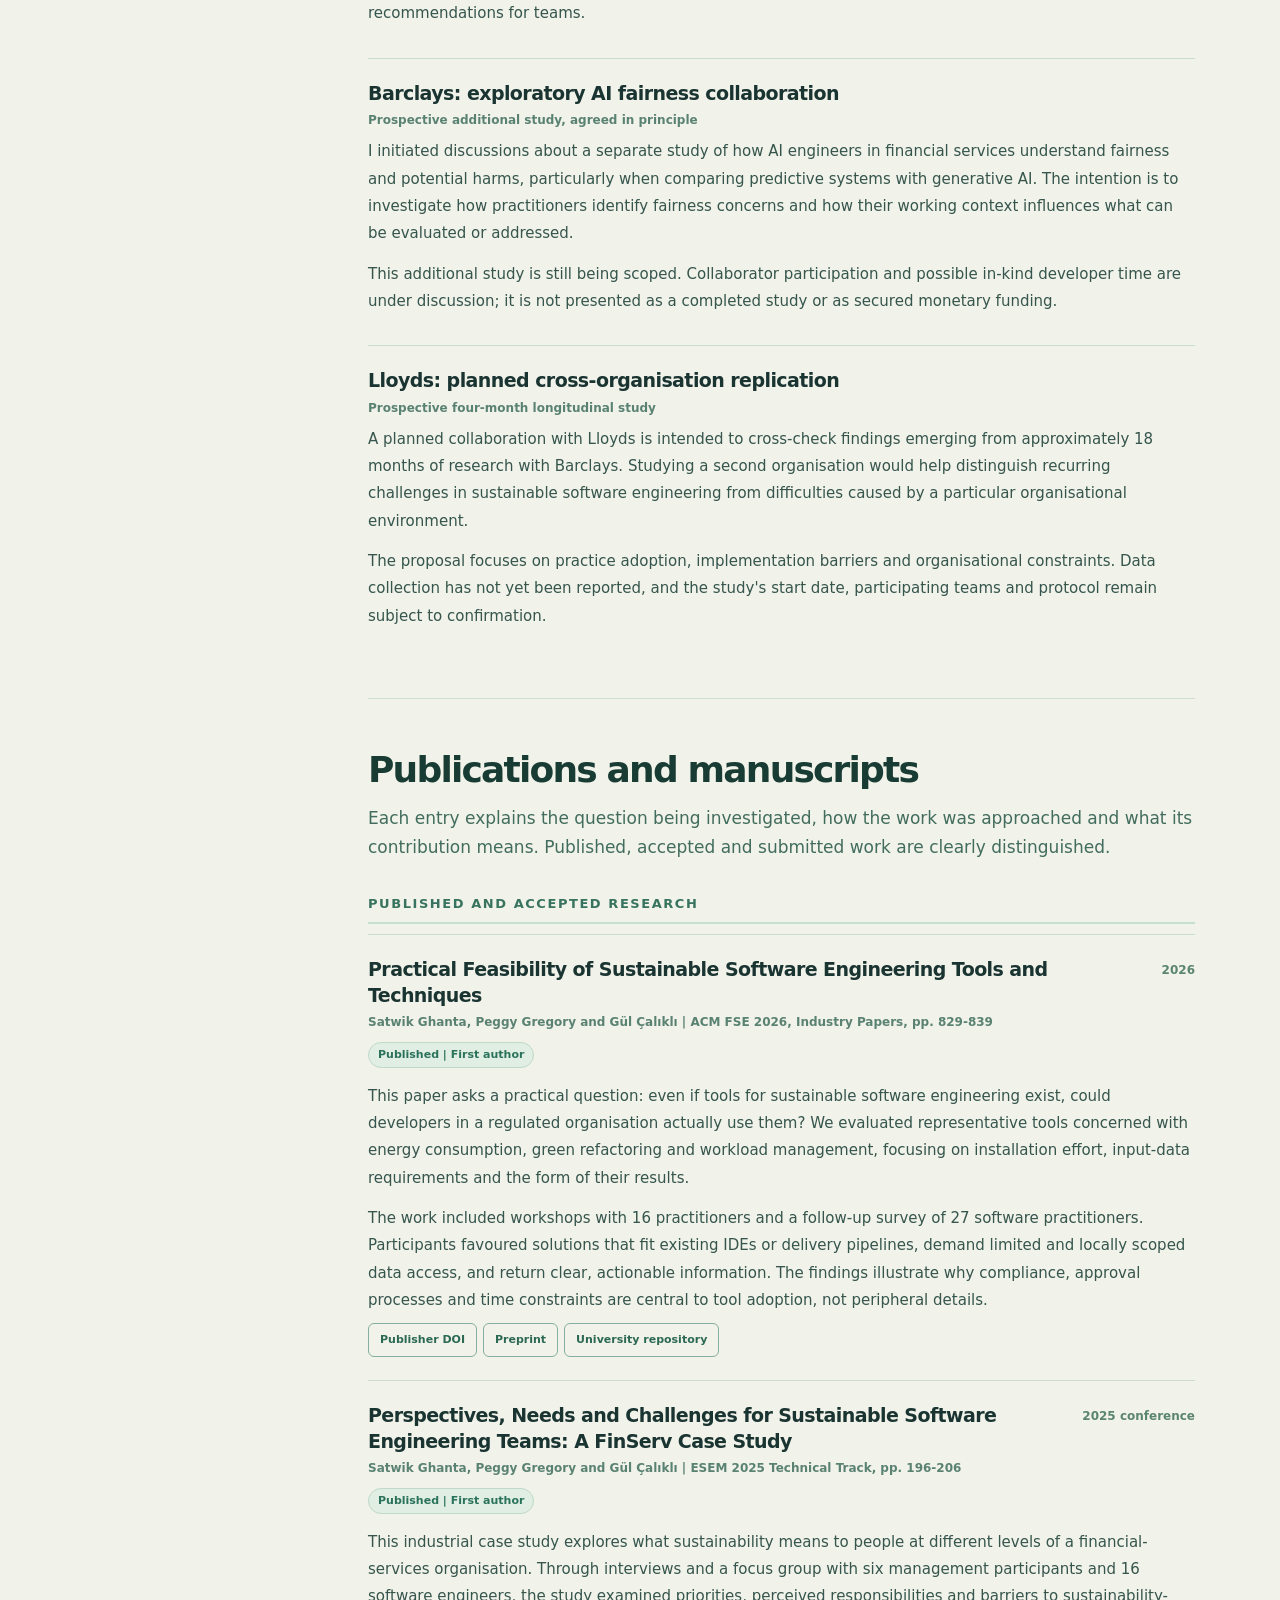
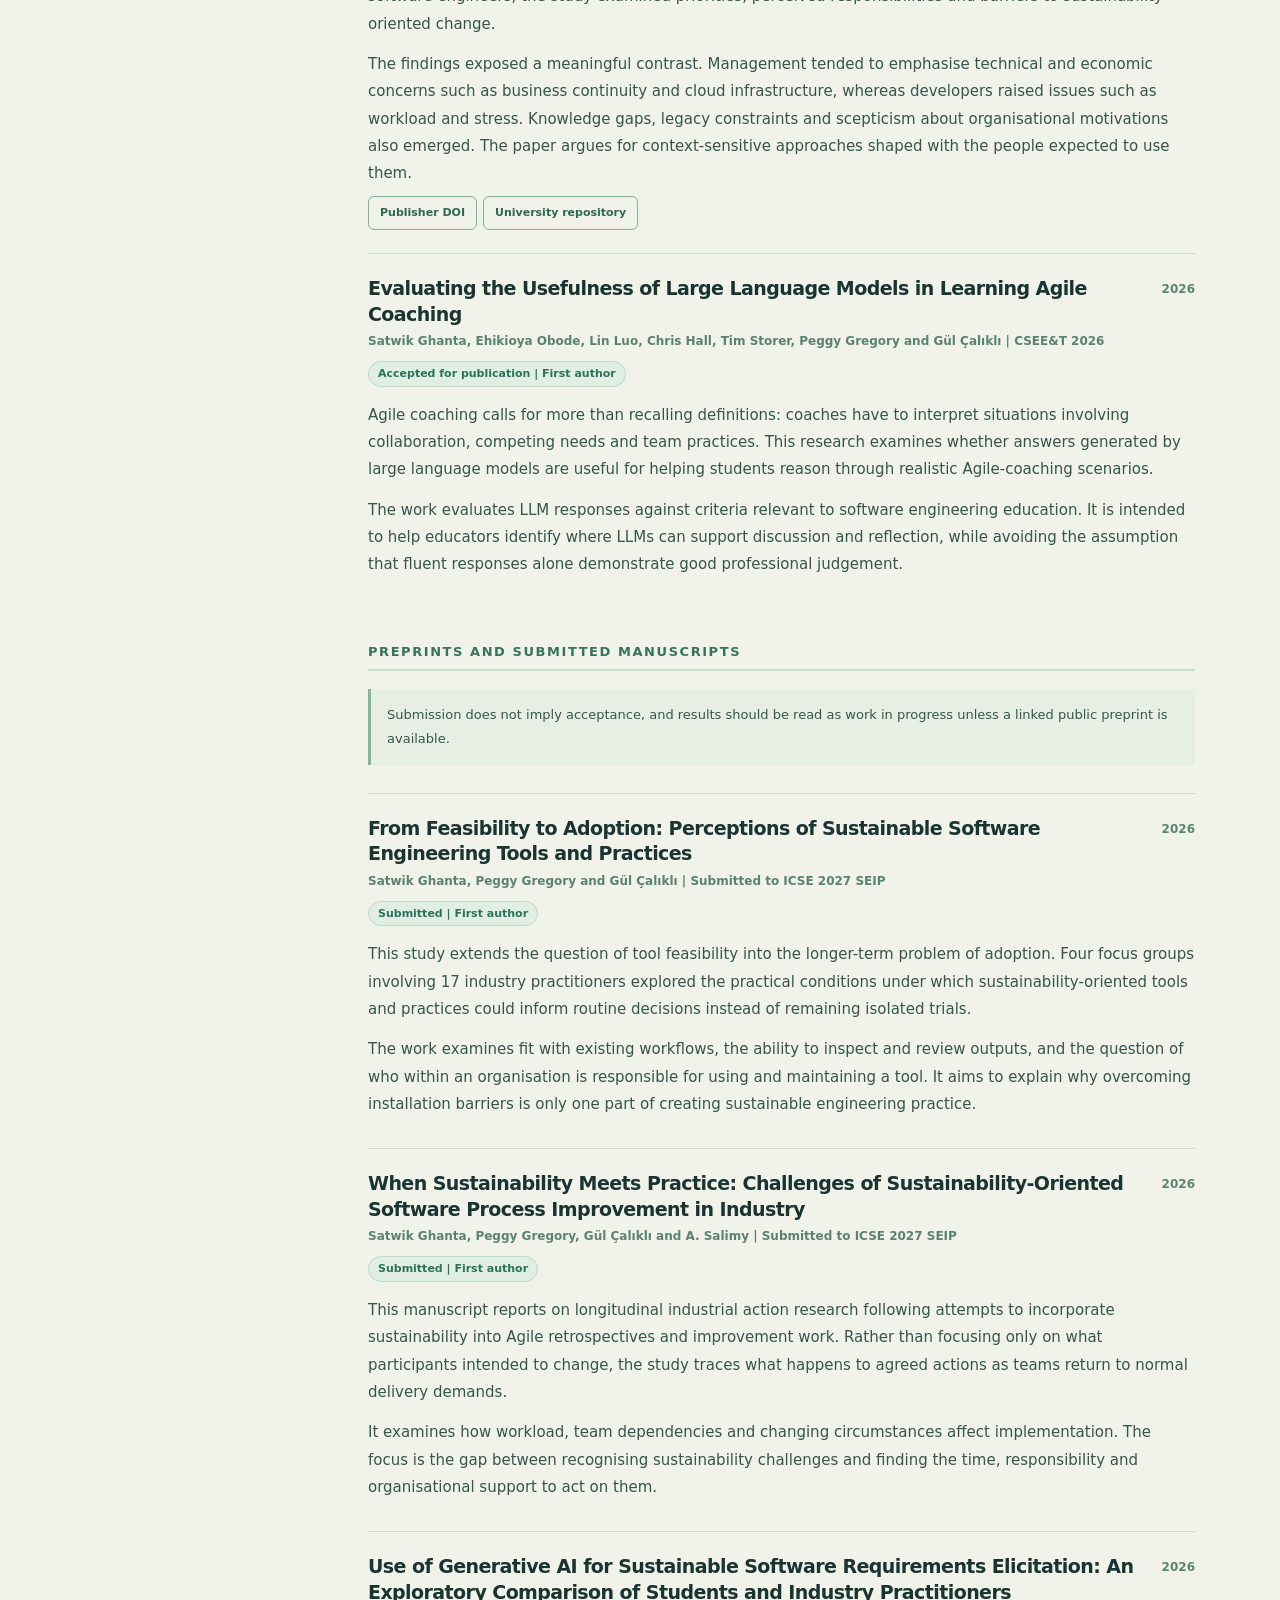
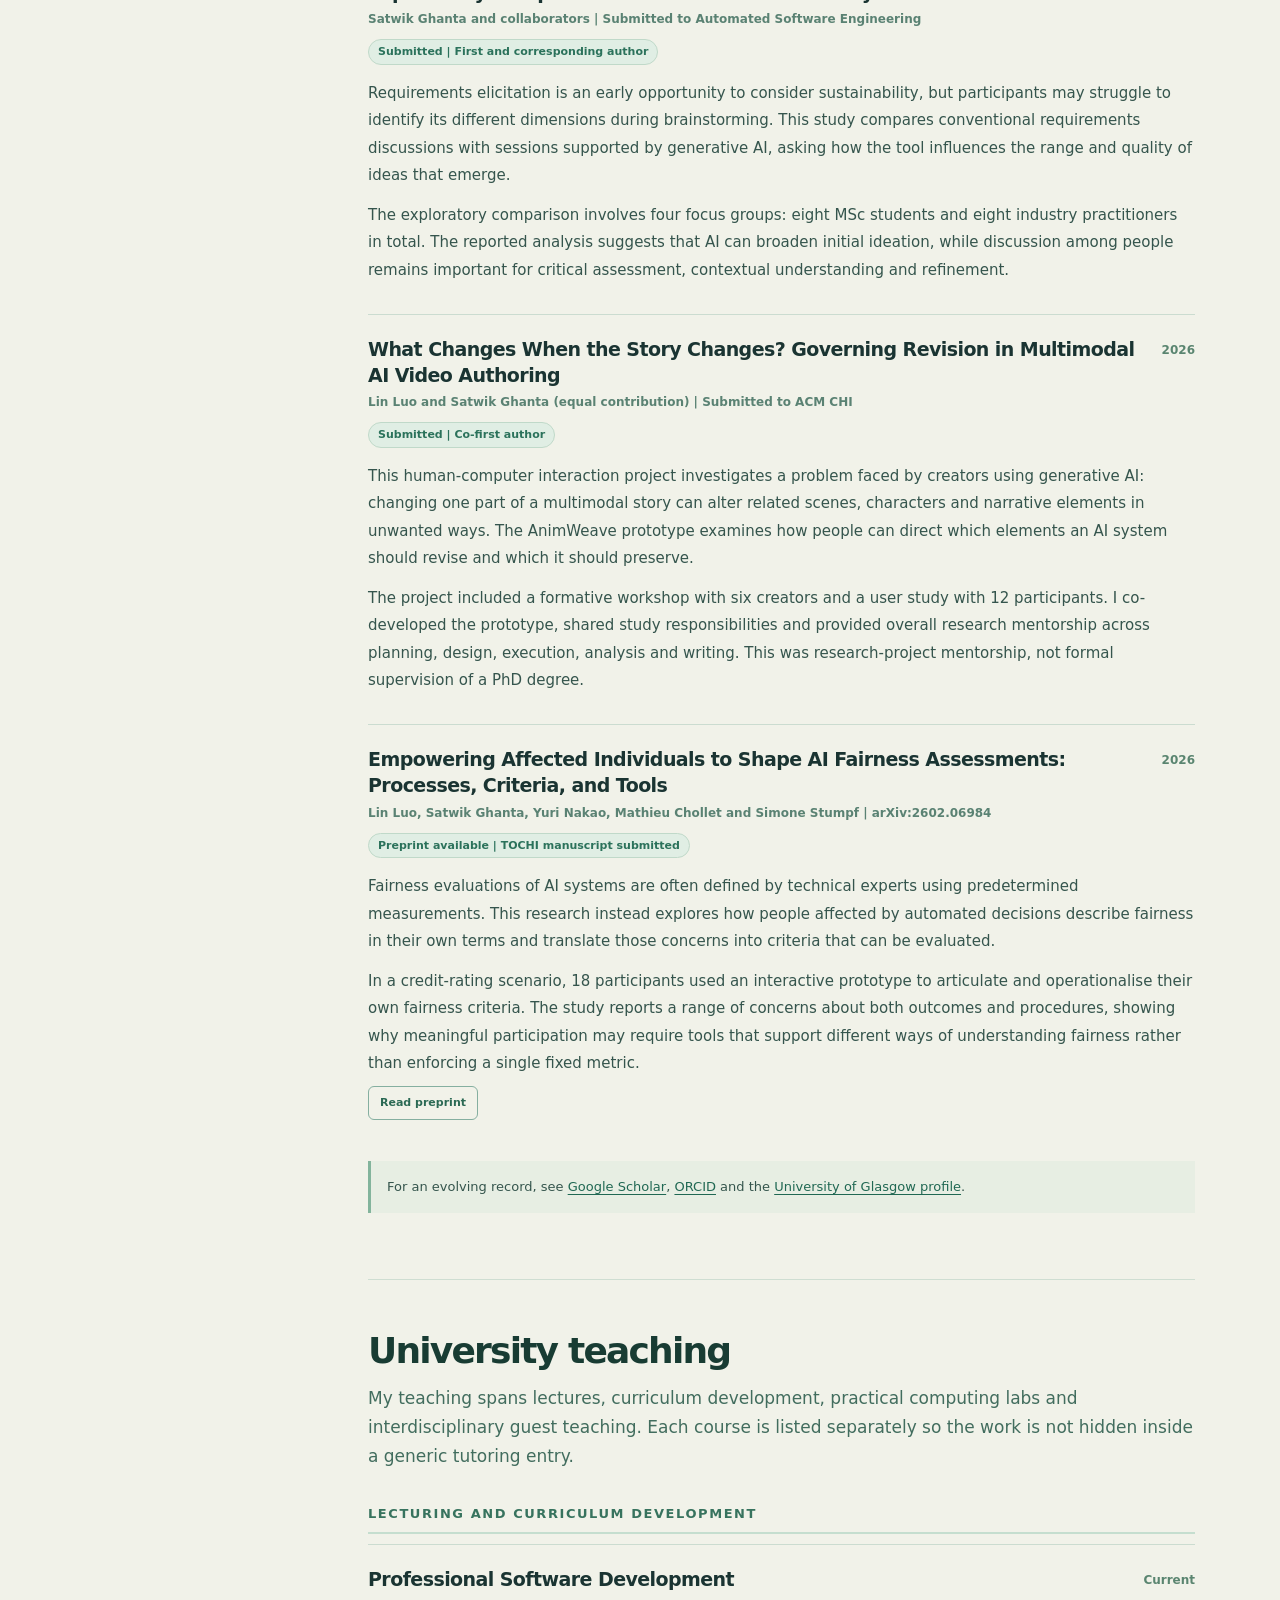
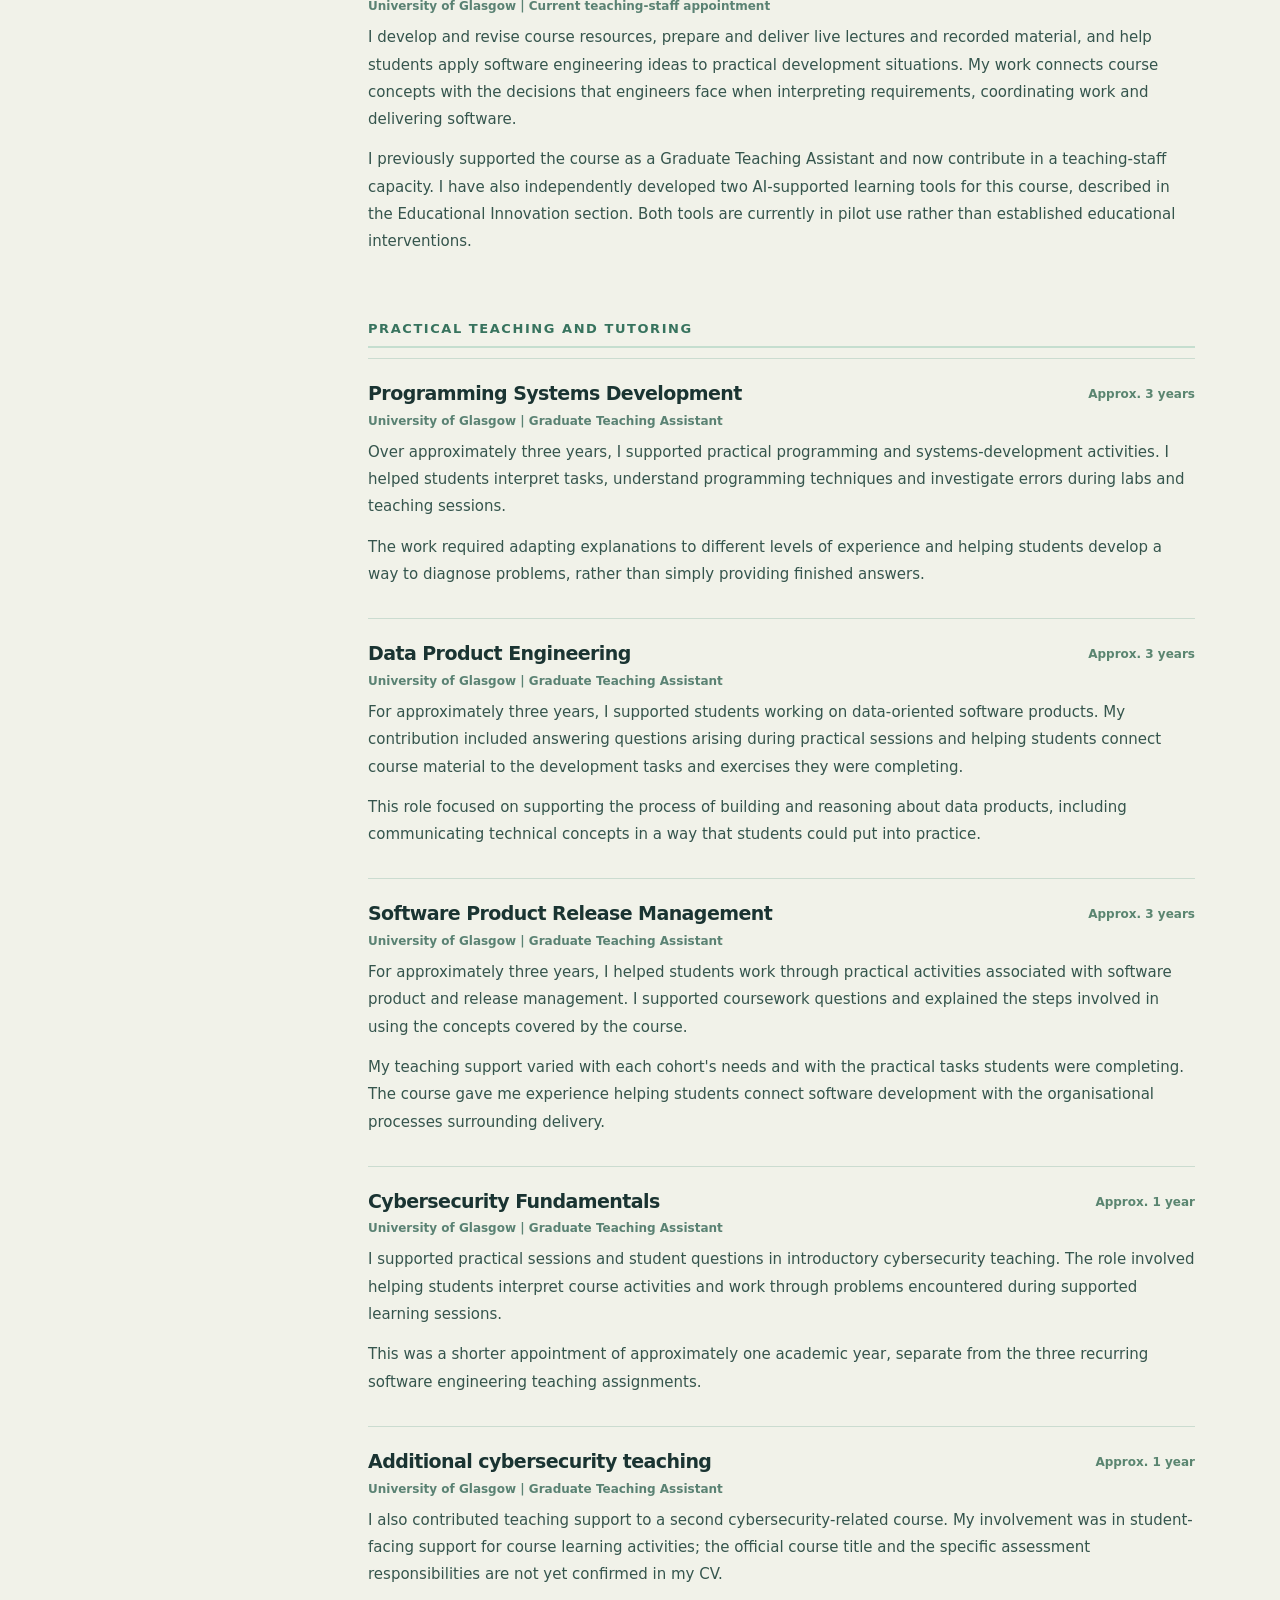
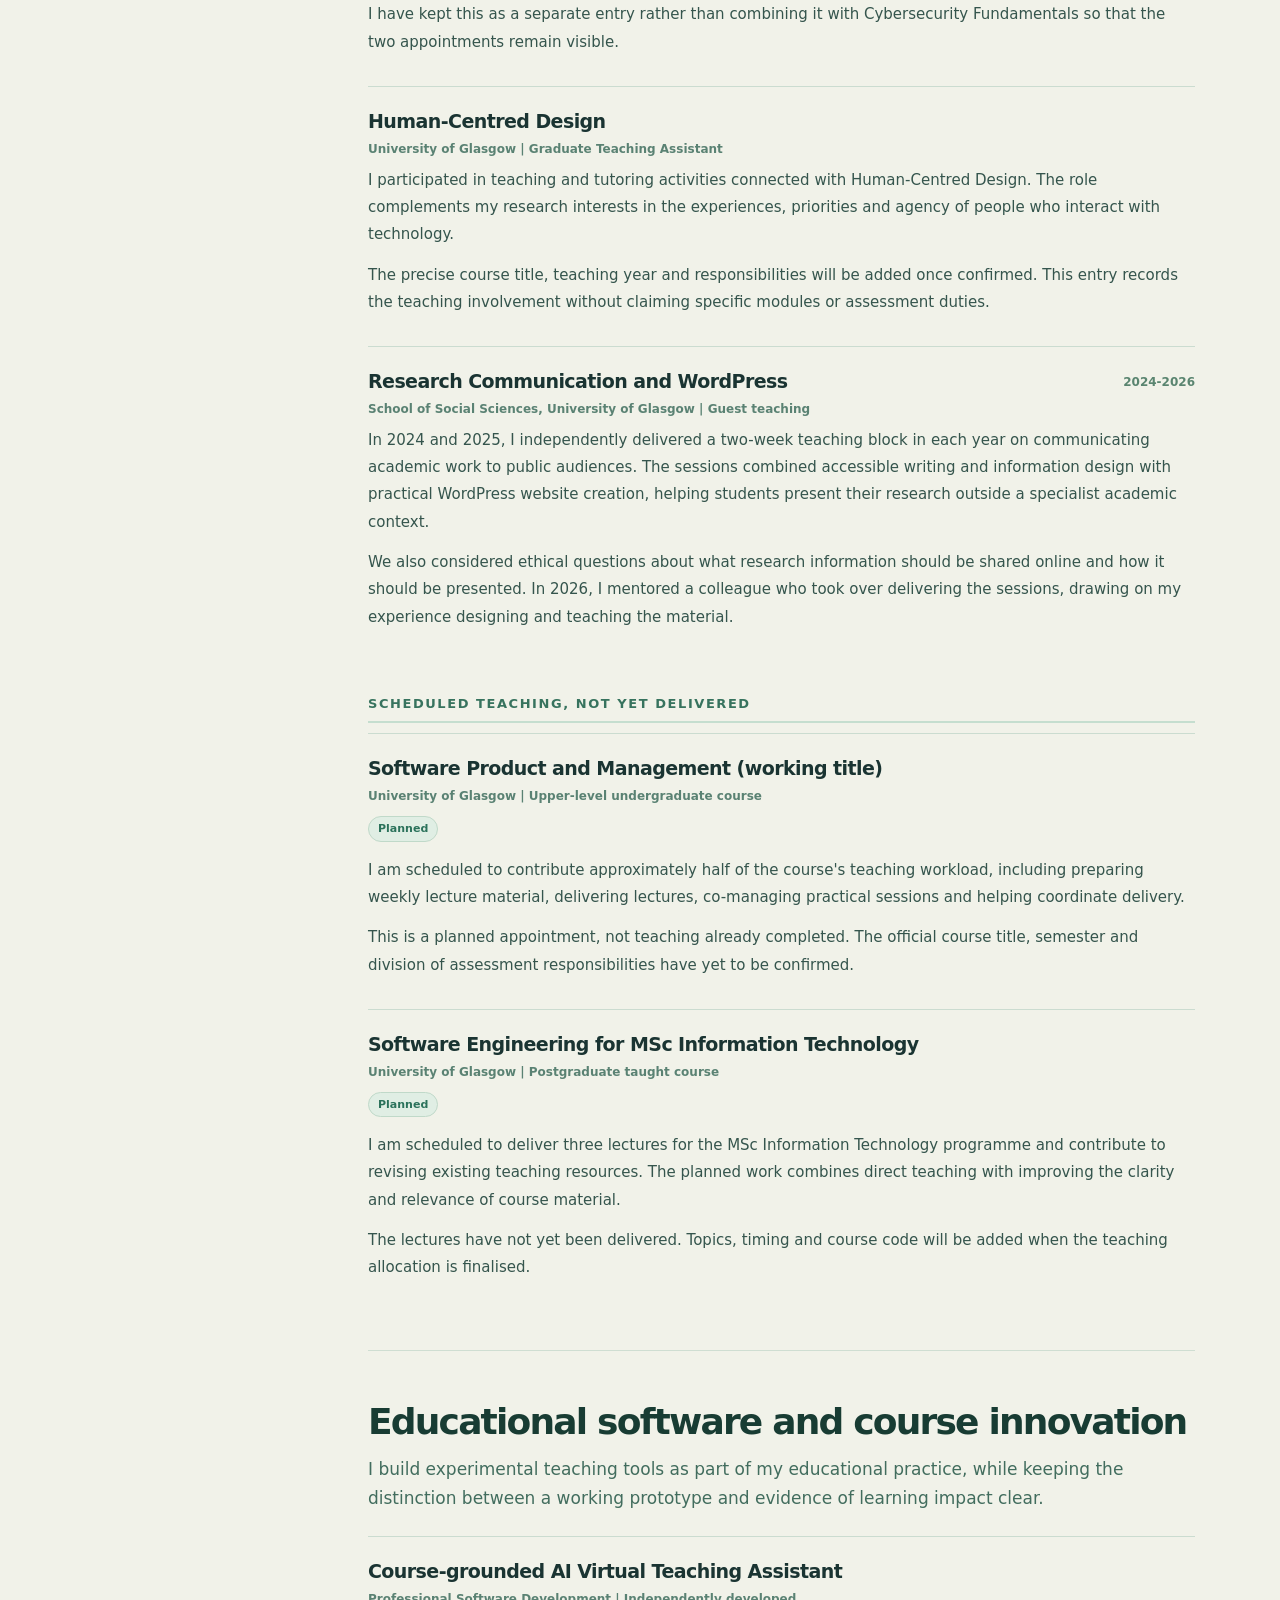
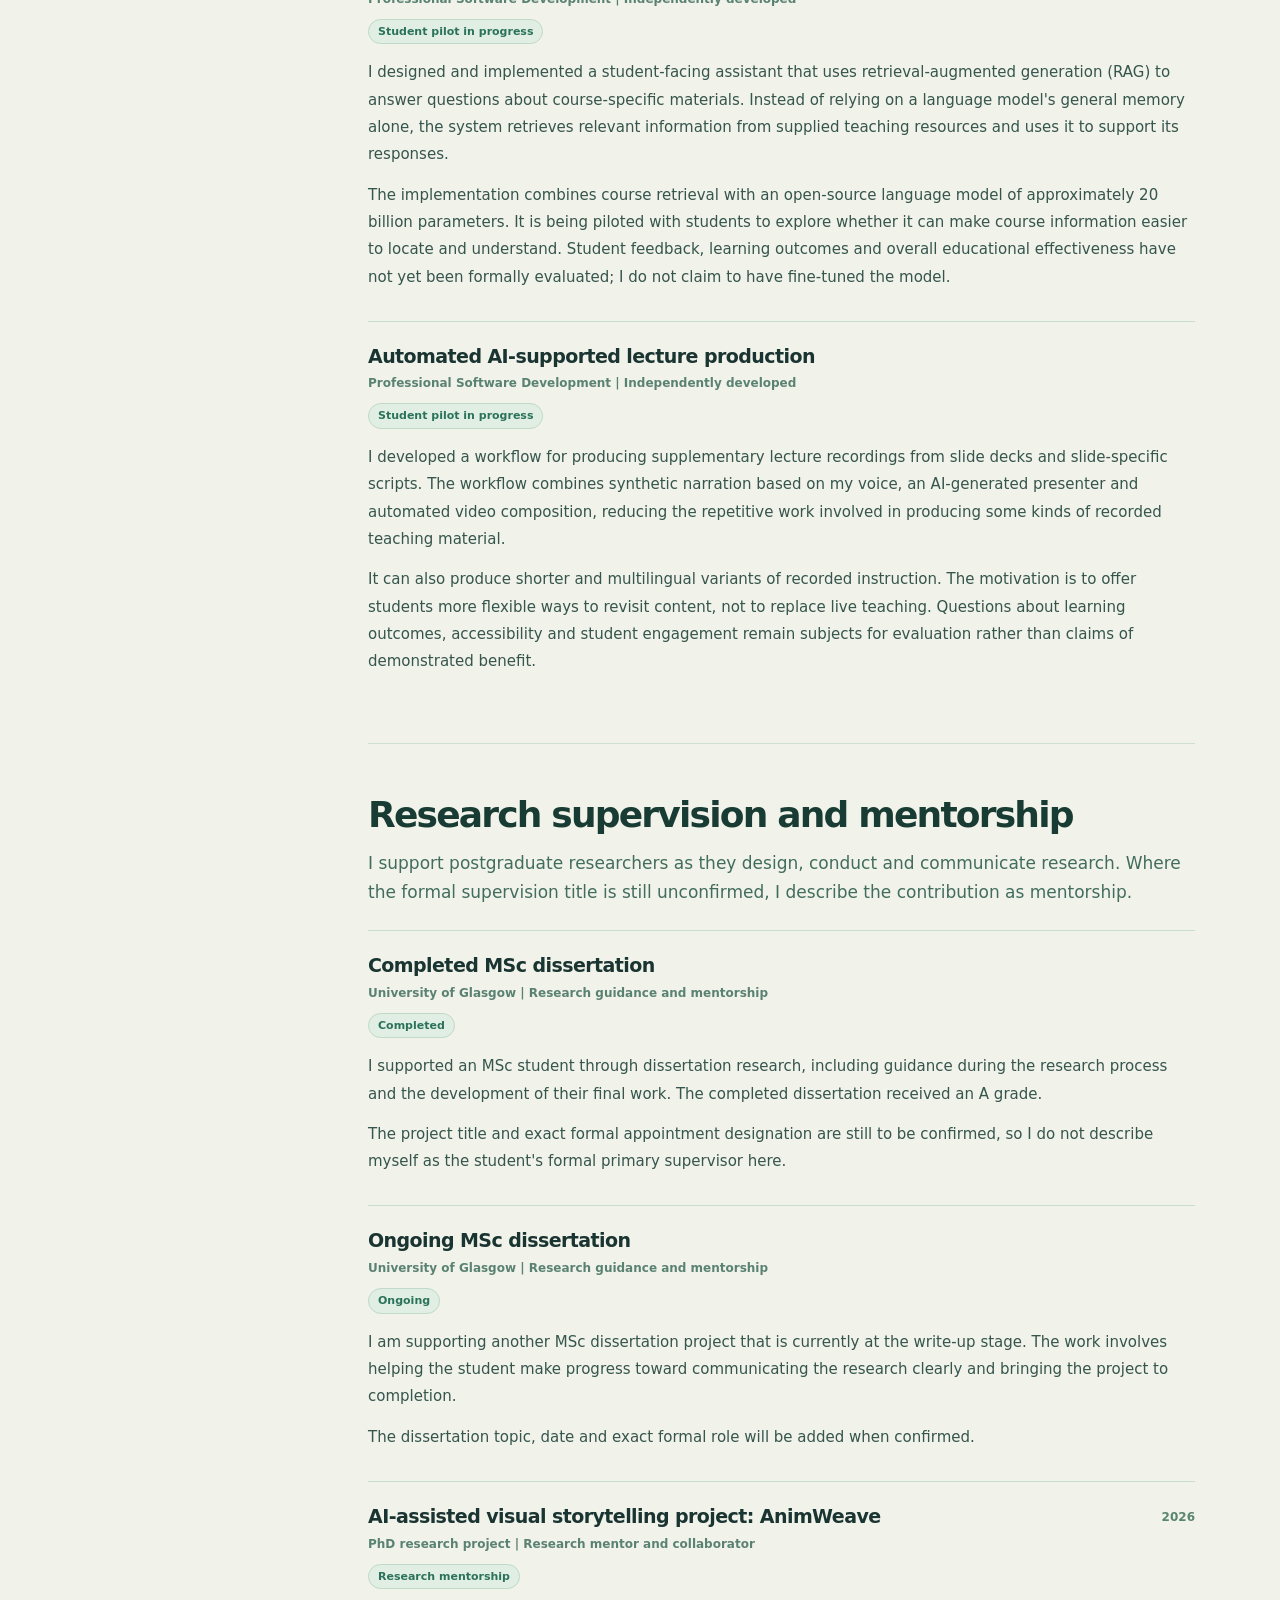
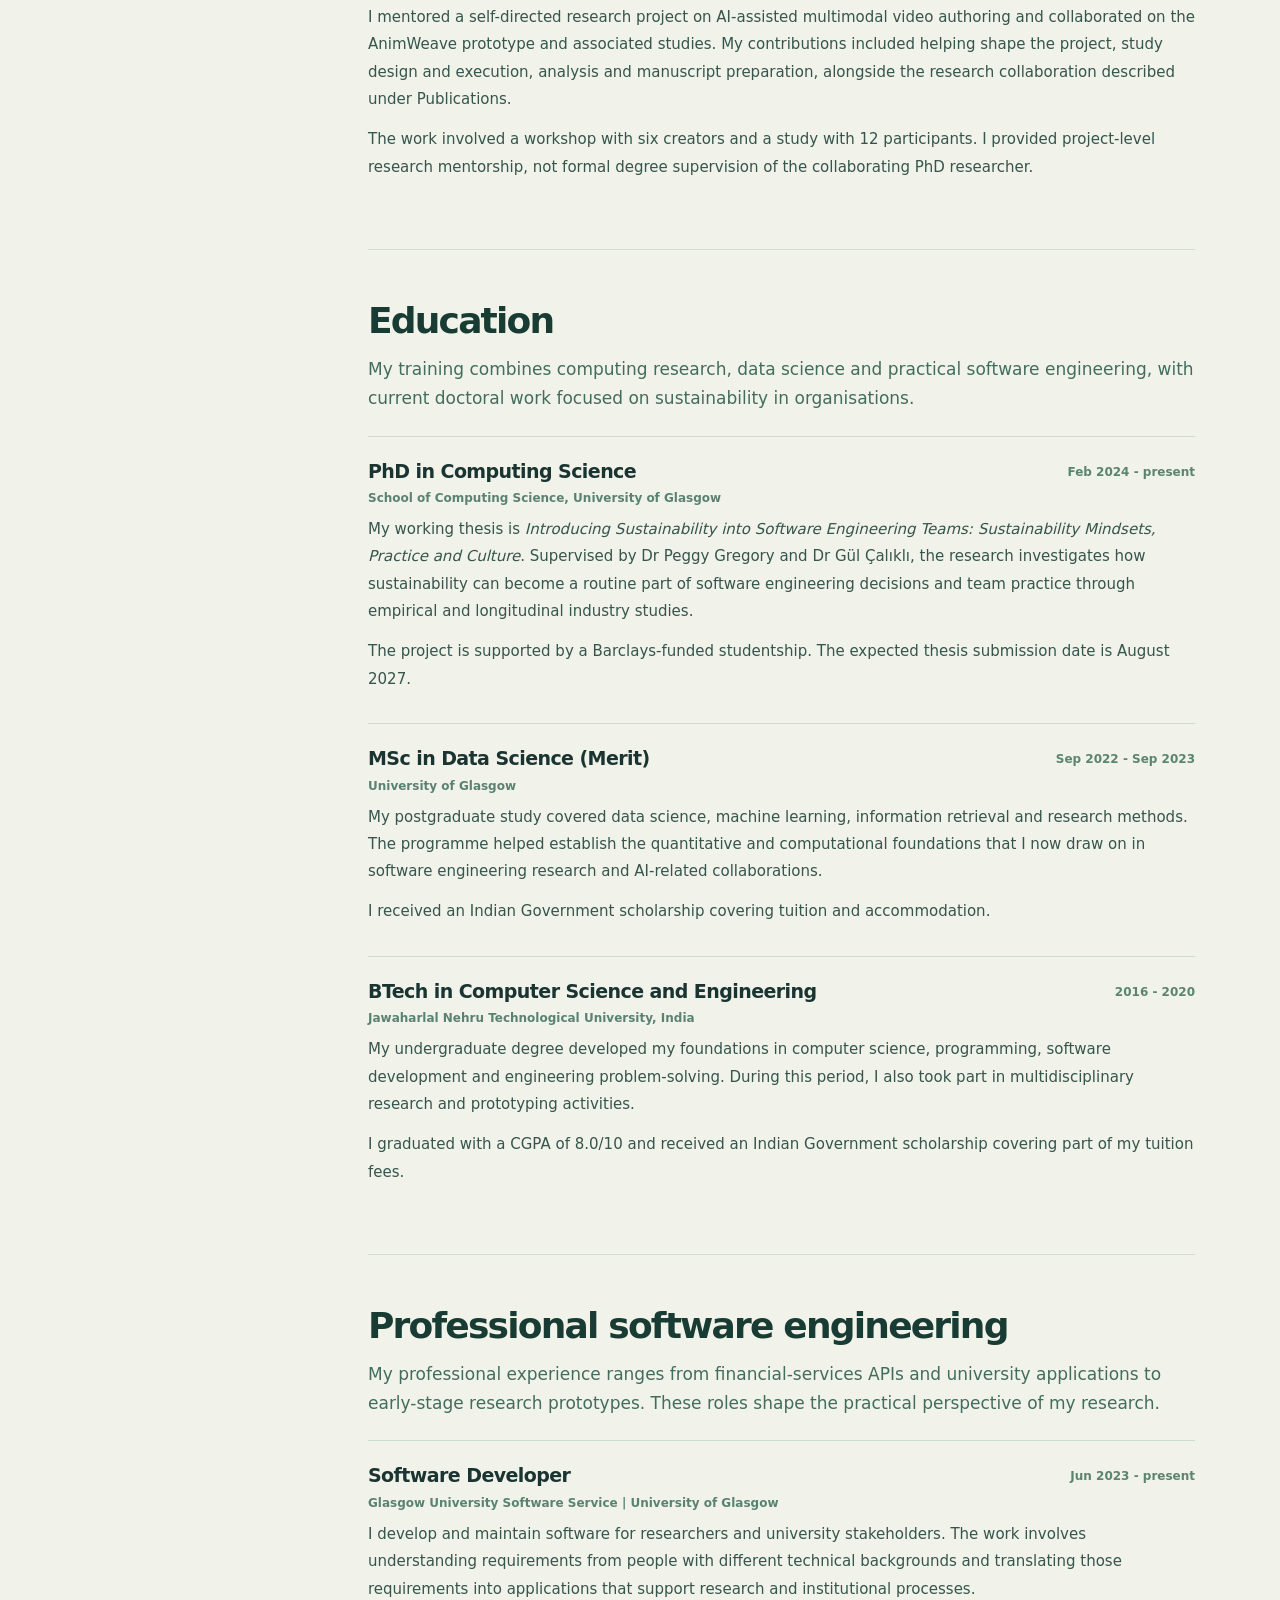
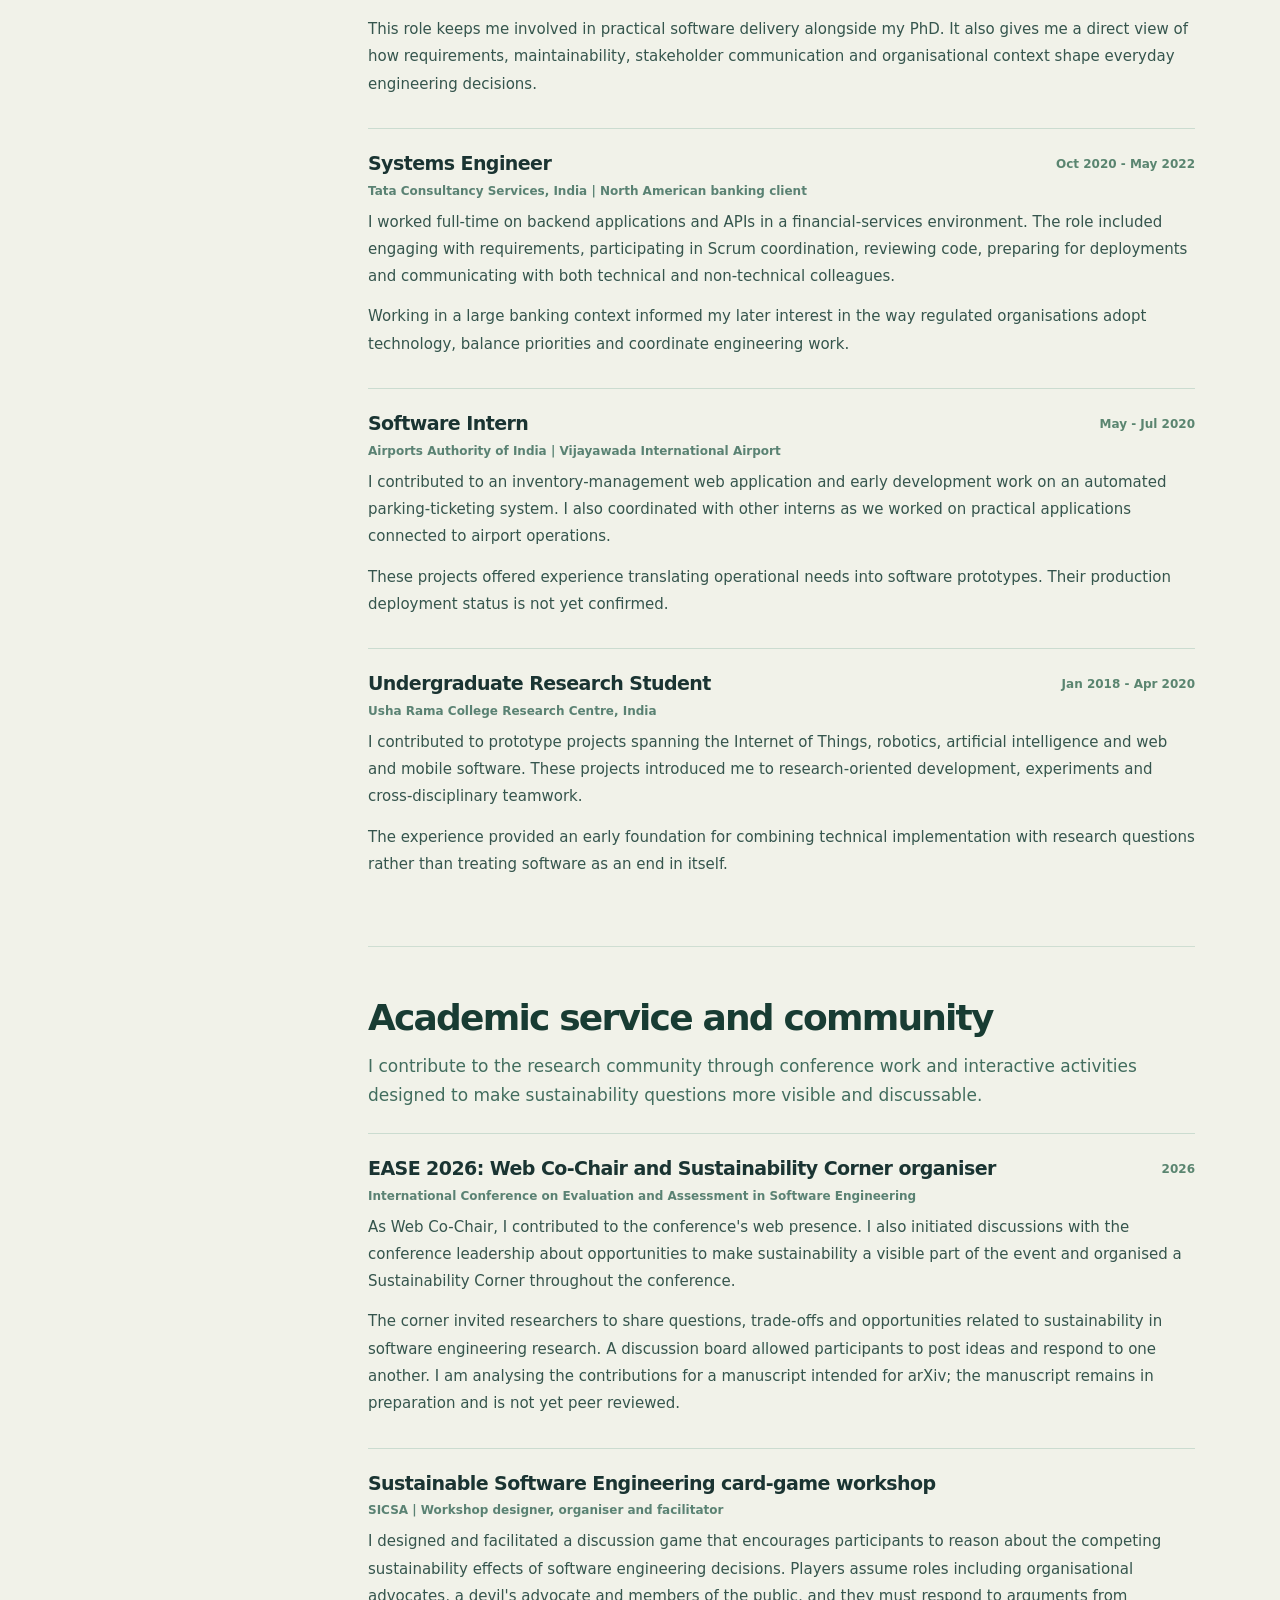
==== commit 1e48599f: "v8" ====
--- a/site/index.html
+++ b/site/index.html
@@ -13,13 +13,13 @@
 <a class="skip-link" href="#about">Skip to main content</a>
 <header class="resume-nav">
 <a href="index.html" class="brand"><span class="brand-mark" aria-hidden="true"><span class="brand-road"></span><span class="brand-car"></span></span><span class="brand-text"><strong>SATWIK <span>GHANTA</span></strong><small>RESEARCHER</small></span></a>
-<nav class="resume-nav-links" aria-label="Site navigation"><a href="#research">Research</a><a href="#publications">Publications</a><a href="#teaching">Teaching</a><a href="#contact">Contact</a><a href="game.html?start=1" class="back-drive">Play 2D</a><a href="city.html?start=1" class="back-city">Explore 3D city</a></nav>
+<nav class="resume-nav-links" aria-label="Site navigation"><a href="#research">Research</a><a href="#publications">Publications</a><a href="#teaching">Teaching</a><a href="#contact">Contact</a><a href="game.html?start=1" class="back-drive">Play 2D</a><a href="city.html?start=1" class="back-city">Play 3D RC race</a></nav>
 </header>
 <div class="resume-hero">
 <div class="resume-hero-identity"><span class="profile-photo-frame"><img class="profile-photo" src="https://conf.researchr.org/getProfileImage/satwikghanta/5cf32d43-9a10-47d4-a39d-e8c59c543bf7/small?1784966713000=" alt="Portrait of Satwik Ghanta" loading="eager" decoding="async" referrerpolicy="no-referrer" onerror="this.style.display='none';this.nextElementSibling.style.display='grid'"/><span class="profile-fallback" aria-hidden="true">SG</span></span><div class="hero-name"><span class="eyebrow">UNIVERSITY OF GLASGOW</span><strong>Satwik Ghanta</strong><span>PhD Researcher in Computing Science</span></div></div>
 <h1>Building better software,<br><em>with people in mind.</em></h1>
 <p>I study (i) how sustainability becomes part of everyday software engineering, and (ii) how AI can support people without taking away their agency.</p>
-<div class="resume-hero-actions"><a class="game-hero-button" href="game.html?start=1">Play the 2D game</a><a class="city-hero-button" href="city.html?start=1">Drive through the 3D city</a><a class="secondary" href="mailto:y.ghanta.1@research.gla.ac.uk">Email me</a><a class="secondary" href="https://scholar.google.com/citations?user=WJTqjlUAAAAJ" target="_blank" rel="noopener noreferrer">Google Scholar</a></div>
+<div class="resume-hero-actions"><a class="game-hero-button" href="game.html?start=1">Play the 2D game</a><a class="city-hero-button" href="city.html?start=1">Race the 3D RC circuit</a><a class="secondary" href="mailto:y.ghanta.1@research.gla.ac.uk">Email me</a><a class="secondary" href="https://scholar.google.com/citations?user=WJTqjlUAAAAJ" target="_blank" rel="noopener noreferrer">Google Scholar</a></div>
 </div>
 <main class="resume-content">
 <nav class="resume-toc" aria-label="Resume sections"><strong>ON THIS PAGE</strong>
@@ -37,5 +37,5 @@
 <section id="service"><h2>Academic service and community</h2><p class="section-lead">I contribute to the research community through conference work and interactive activities designed to make sustainability questions more visible and discussable.</p><div class="resume-entry"><div class="entry-top"><h3>EASE 2026: Web Co-Chair and Sustainability Corner organiser</h3><span class="entry-date">2026</span></div><span class="entry-meta">International Conference on Evaluation and Assessment in Software Engineering</span><p>As Web Co-Chair, I contributed to the conference's web presence. I also initiated discussions with the conference leadership about opportunities to make sustainability a visible part of the event and organised a Sustainability Corner throughout the conference.</p><p>The corner invited researchers to share questions, trade-offs and opportunities related to sustainability in software engineering research. A discussion board allowed participants to post ideas and respond to one another. I am analysing the contributions for a manuscript intended for arXiv; the manuscript remains in preparation and is not yet peer reviewed.</p></div><div class="resume-entry"><div class="entry-top"><h3>Sustainable Software Engineering card-game workshop</h3></div><span class="entry-meta">SICSA | Workshop designer, organiser and facilitator</span><p>I designed and facilitated a discussion game that encourages participants to reason about the competing sustainability effects of software engineering decisions. Players assume roles including organisational advocates, a devil's advocate and members of the public, and they must respond to arguments from different perspectives.</p><p>Rounds combine discussion, voting, changing scenarios and limited-use supporting events. The purpose is not to teach one predefined correct answer: the design encourages critical reflection about how evidence, incentives and circumstances can change a sustainability decision.</p></div><div class="resume-entry"><div class="entry-top"><h3>ICSE 2027: sustainability analysis support</h3><span class="entry-date">2026 - ongoing</span></div><span class="entry-meta">International Conference on Software Engineering</span><p>I support the conference's Sustainability Co-Chairs, Birgit Penzenstadler and Torgeir Dingsøyr, by preparing environmental-impact estimates and related sustainability calculations for conference planning.</p><p>This work is an analytical support contribution intended to inform discussions and planning. It is not a formal co-chair appointment, and the specific inputs and methods will be described when suitable for public sharing.</p></div></section>
 <section id="contact"><h2>Get in touch</h2><p class="section-lead">I welcome conversations about research collaboration, education and building software with people and long-term consequences in mind.</p><p>If you are interested in sustainable software engineering, empirical industry research, human-centred AI or educational software, I would be glad to hear from you.</p><p><strong>Email:</strong> <a href="mailto:y.ghanta.1@research.gla.ac.uk">y.ghanta.1@research.gla.ac.uk</a><br><strong>Institution:</strong> University of Glasgow<br><strong>Location:</strong> Glasgow, United Kingdom</p><div class="entry-links"><a class="pill-link" href="https://github.com/yasat" target="_blank" rel="noopener noreferrer">GitHub</a><a class="pill-link" href="https://scholar.google.com/citations?user=WJTqjlUAAAAJ" target="_blank" rel="noopener noreferrer">Google Scholar</a><a class="pill-link" href="https://orcid.org/0009-0003-1110-055X" target="_blank" rel="noopener noreferrer">ORCID</a><a class="pill-link" href="https://www.gla.ac.uk/pgrs/yogendranagasatwikghanta/" target="_blank" rel="noopener noreferrer">University profile</a></div></section>
 </article></main>
-<footer class="resume-footer">Copyright 2026 Satwik Ghanta | <a href="game.html?start=1">Play the 2D game</a> | <a href="city.html?start=1">Explore the 3D city</a> | <a href="mailto:y.ghanta.1@research.gla.ac.uk">Get in touch</a></footer>
+<footer class="resume-footer">Copyright 2026 Satwik Ghanta | <a href="game.html?start=1">Play the 2D game</a> | <a href="city.html?start=1">Explore the 3D RC circuit</a> | <a href="mailto:y.ghanta.1@research.gla.ac.uk">Get in touch</a></footer>
 </body></html>
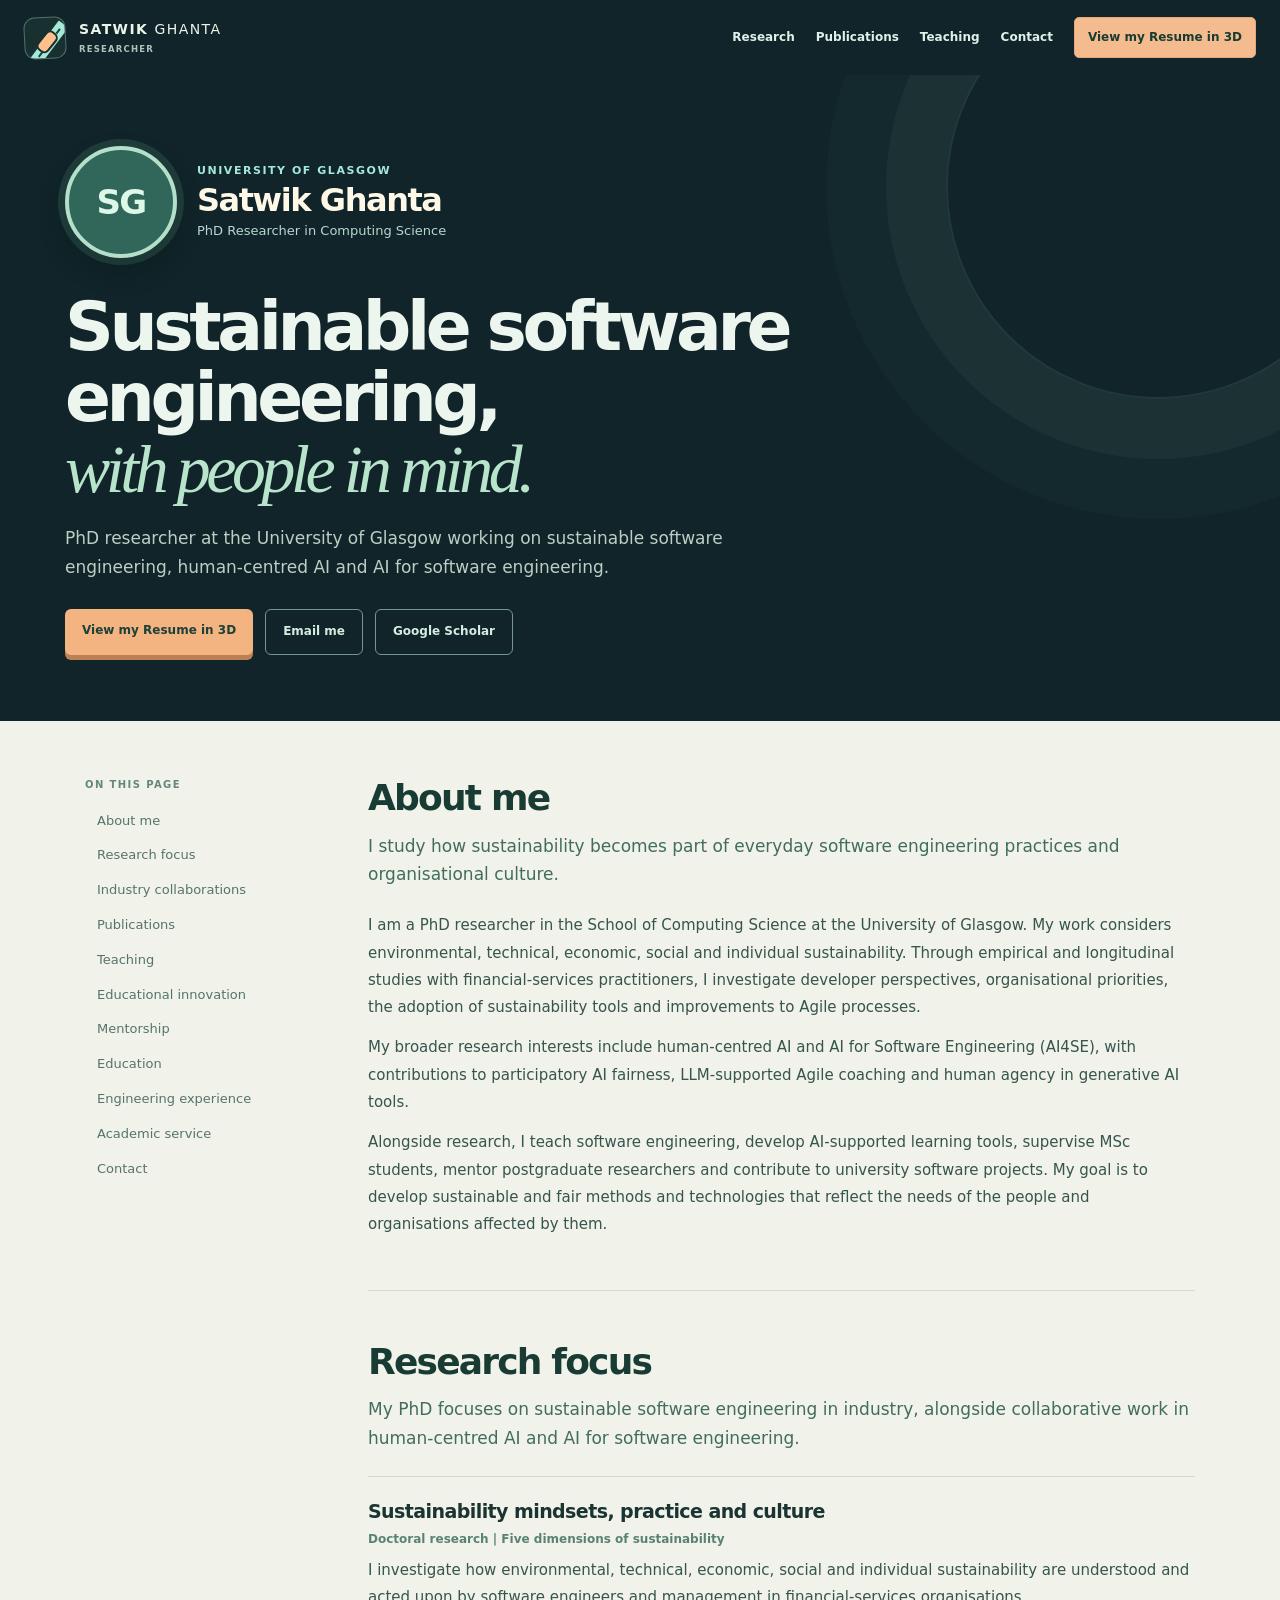
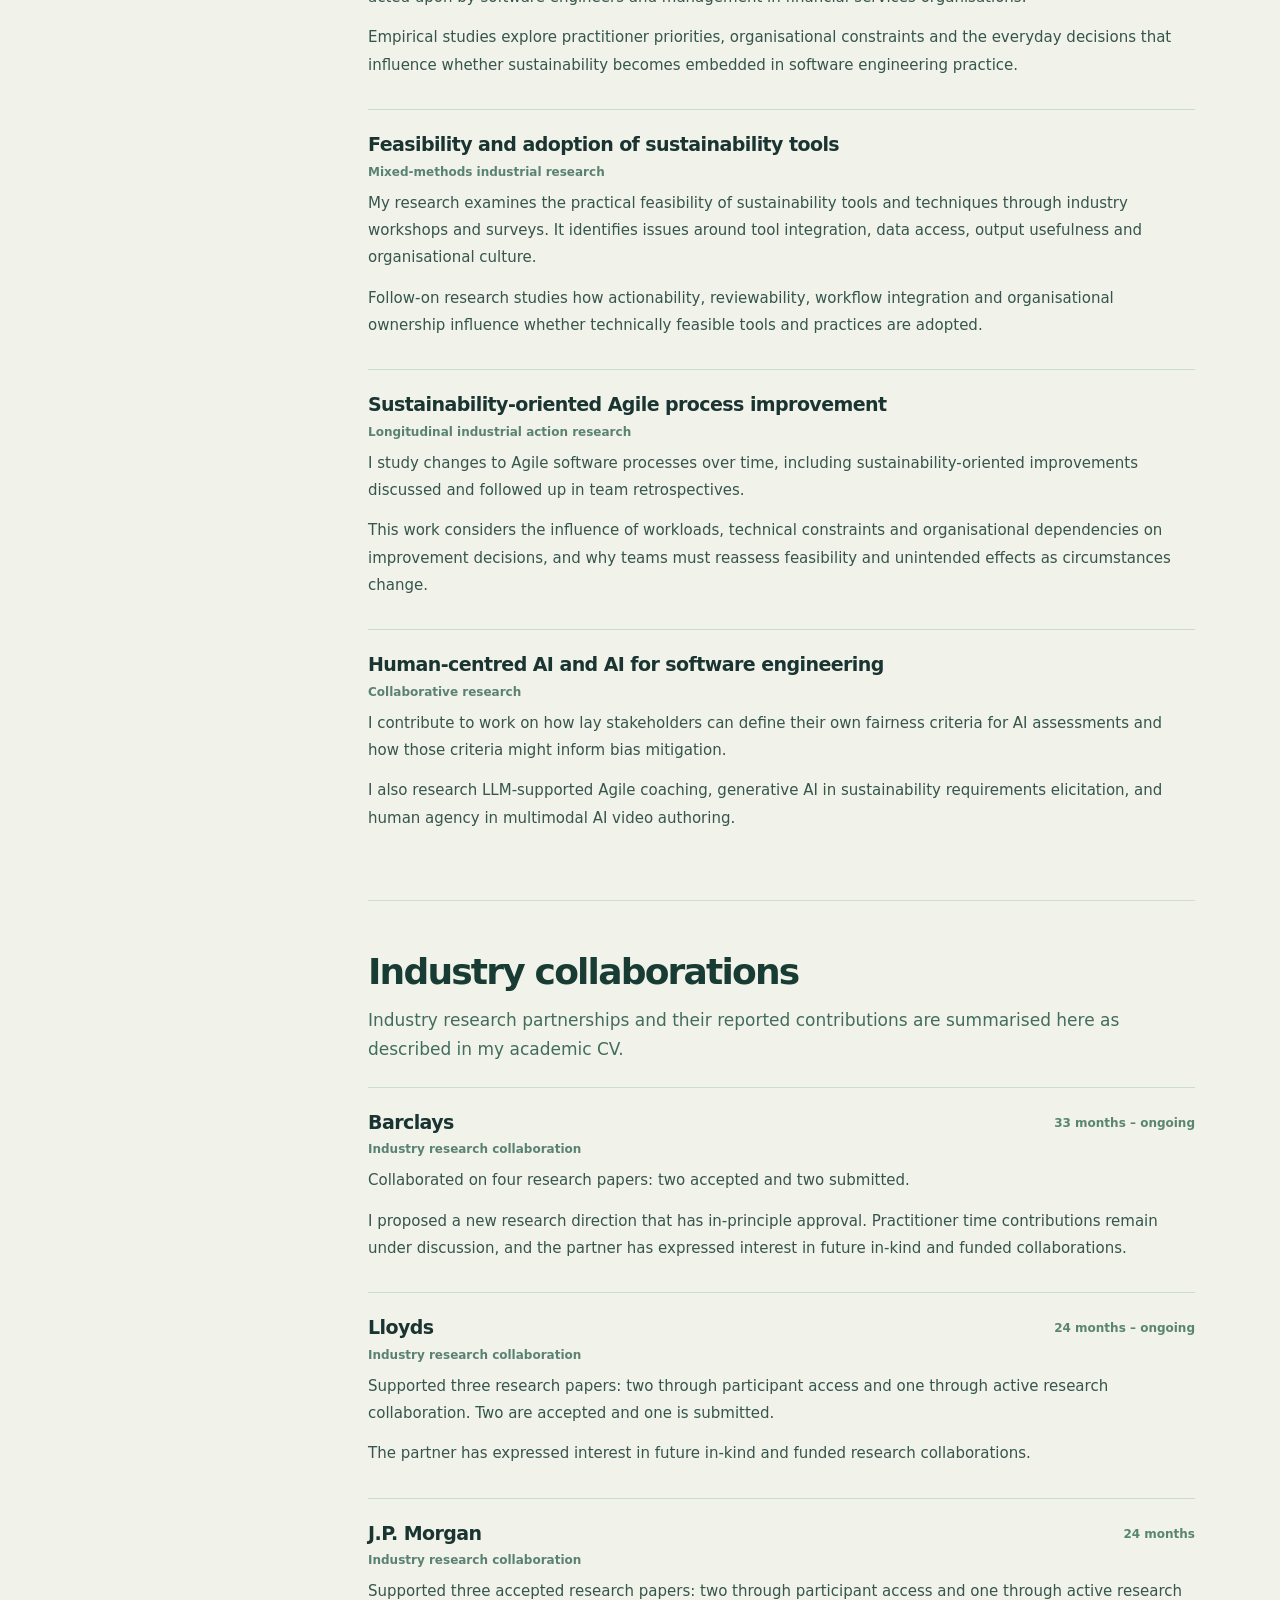
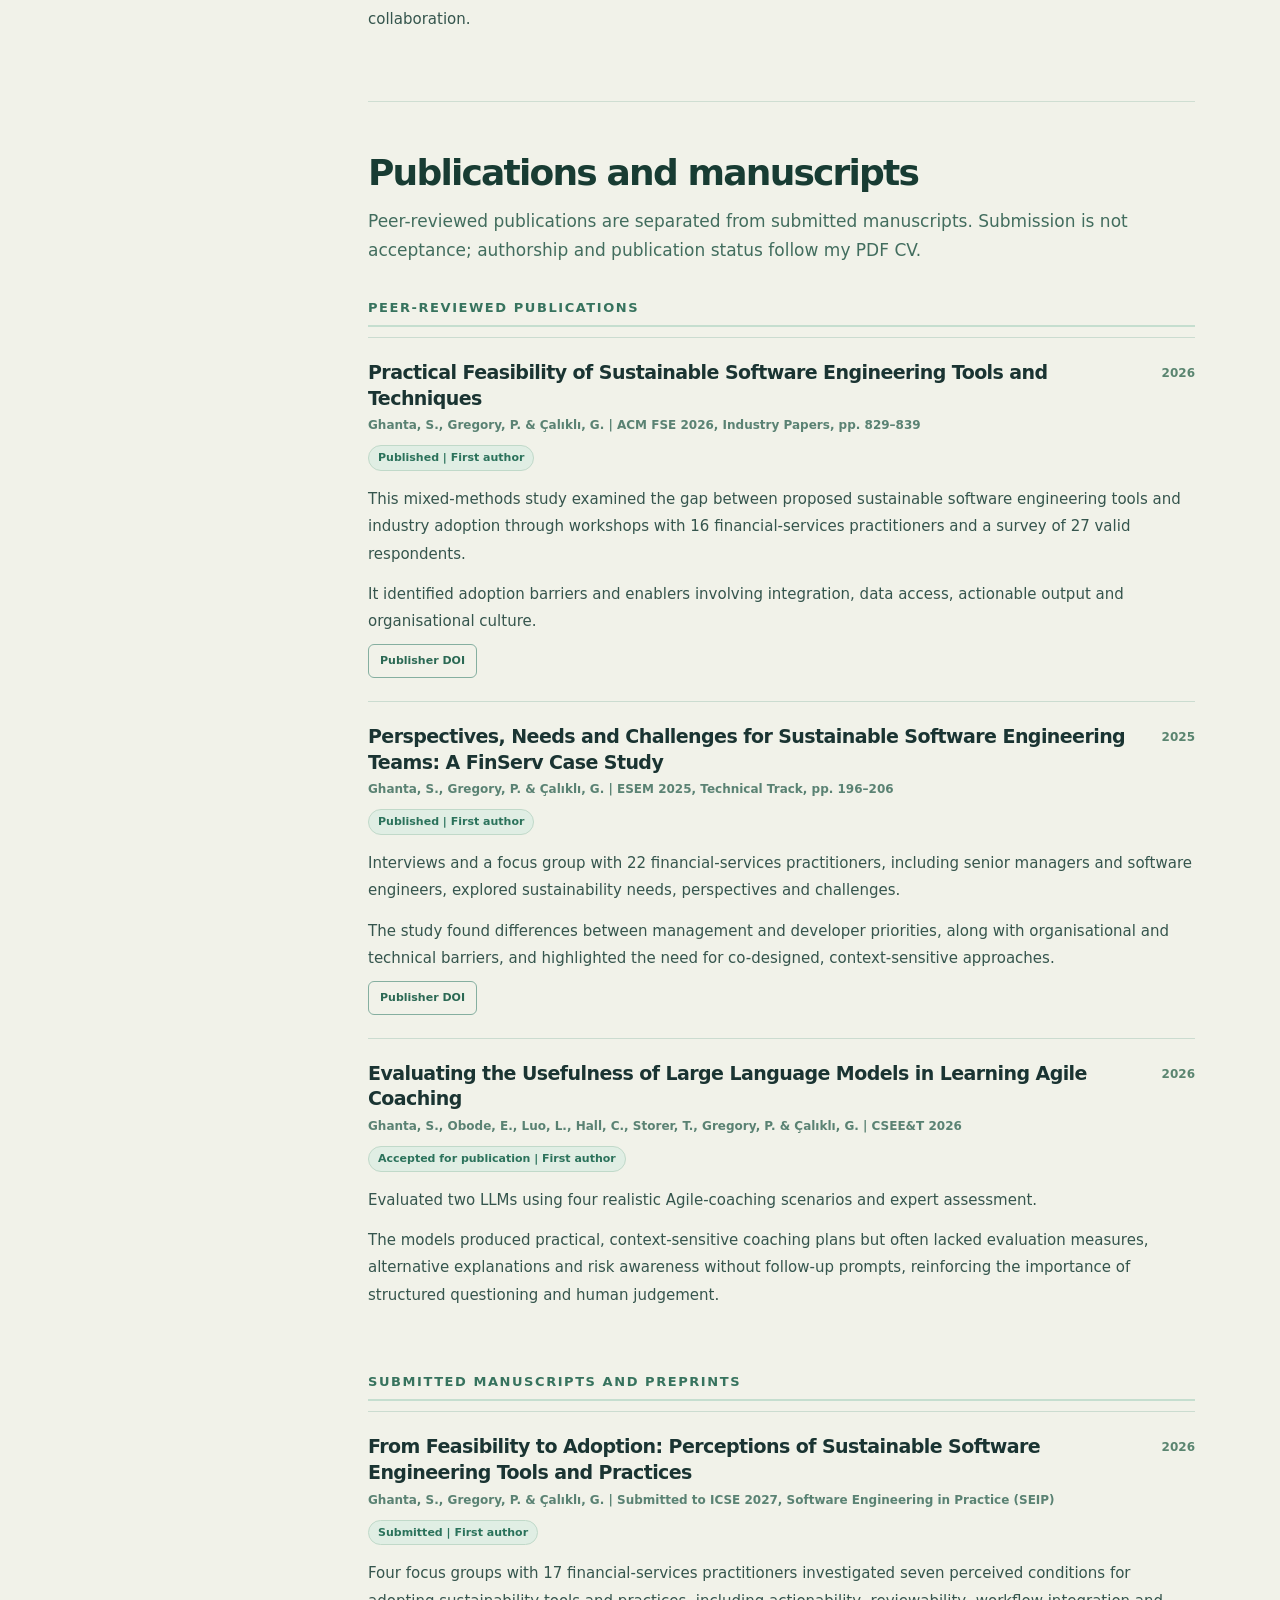
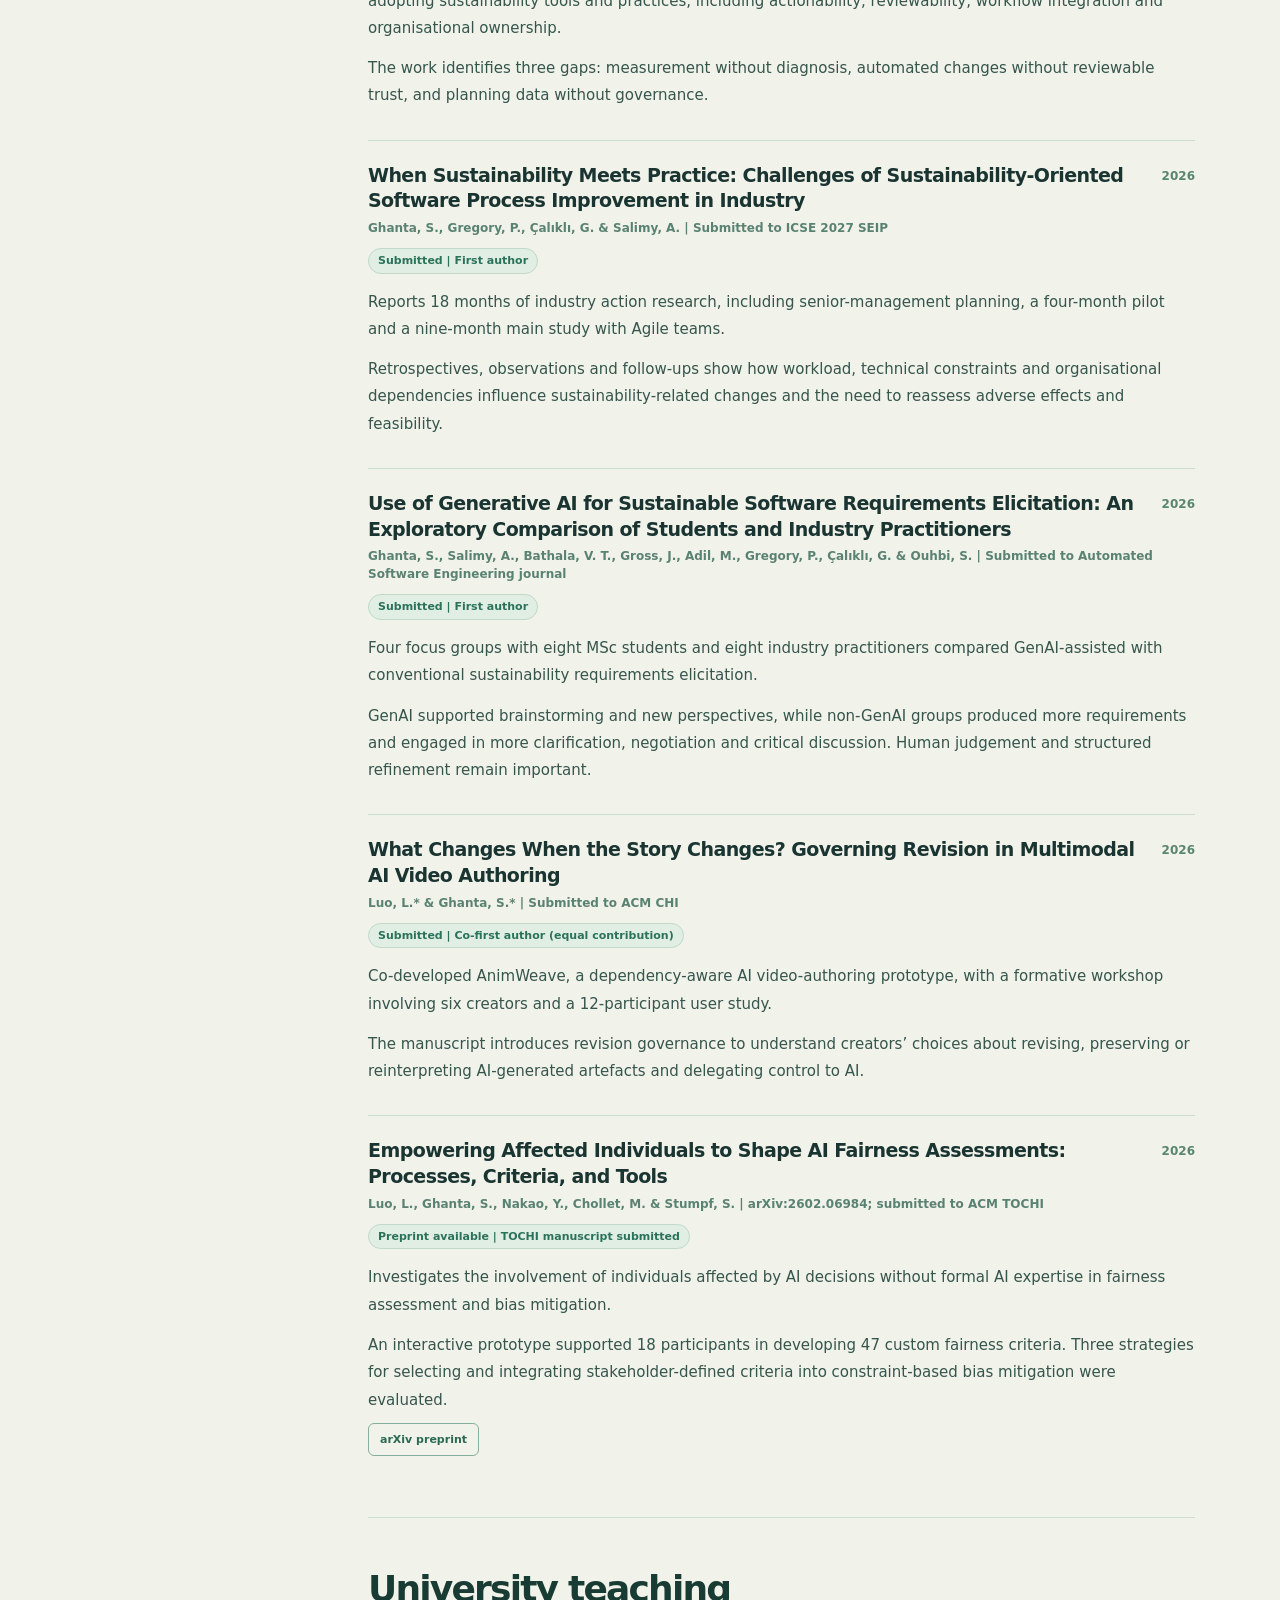
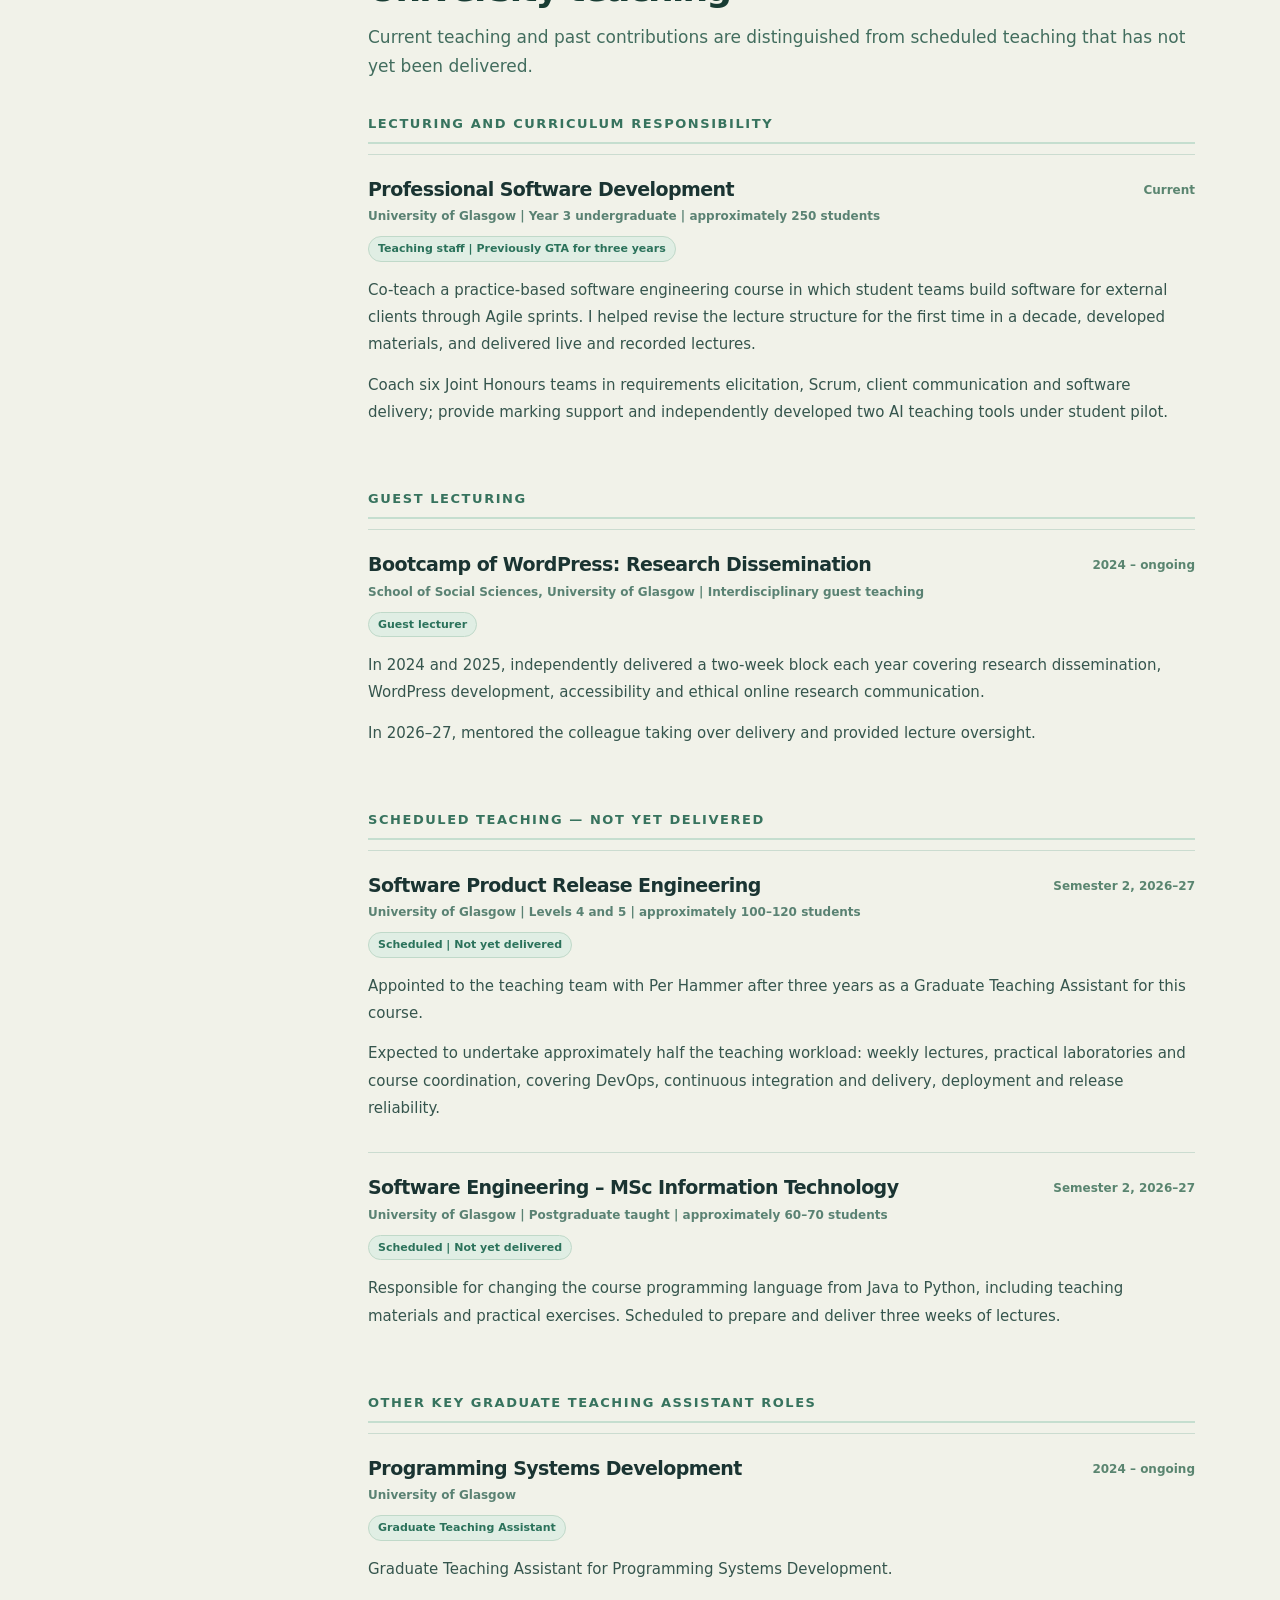
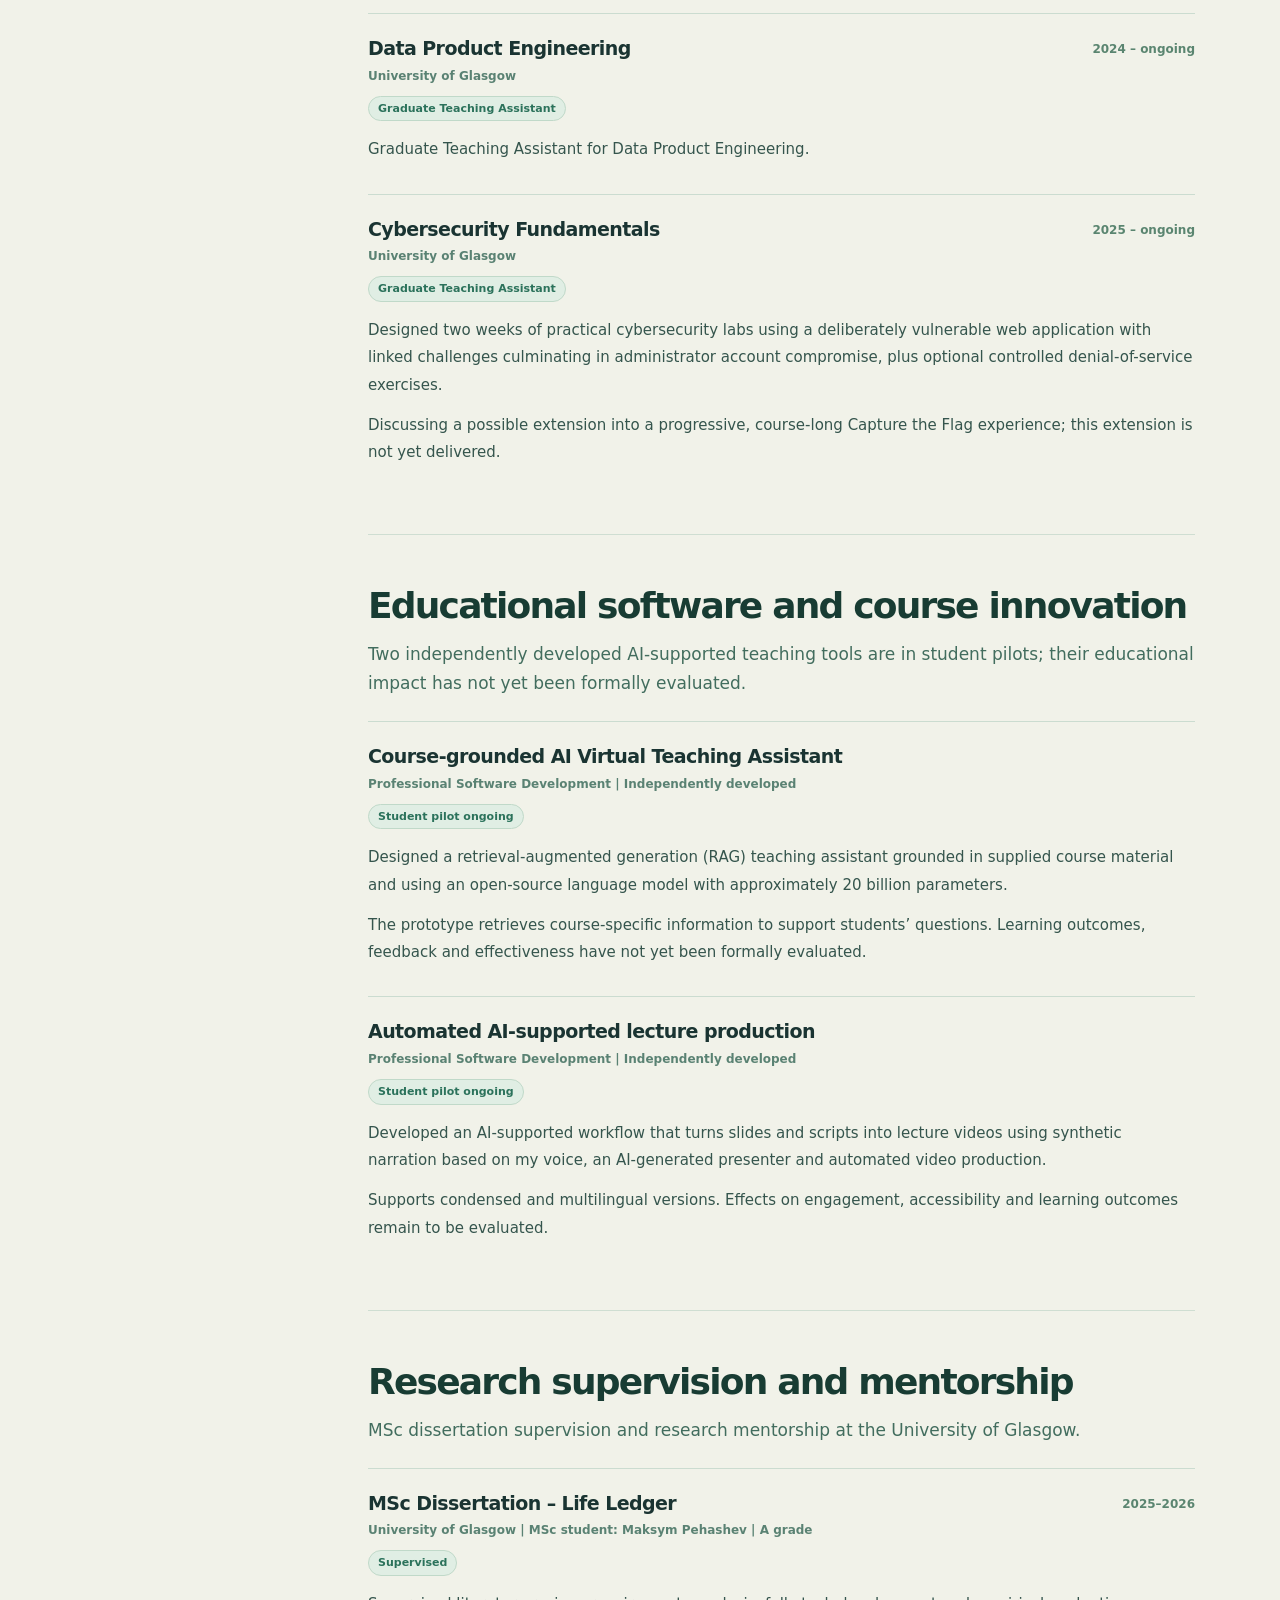
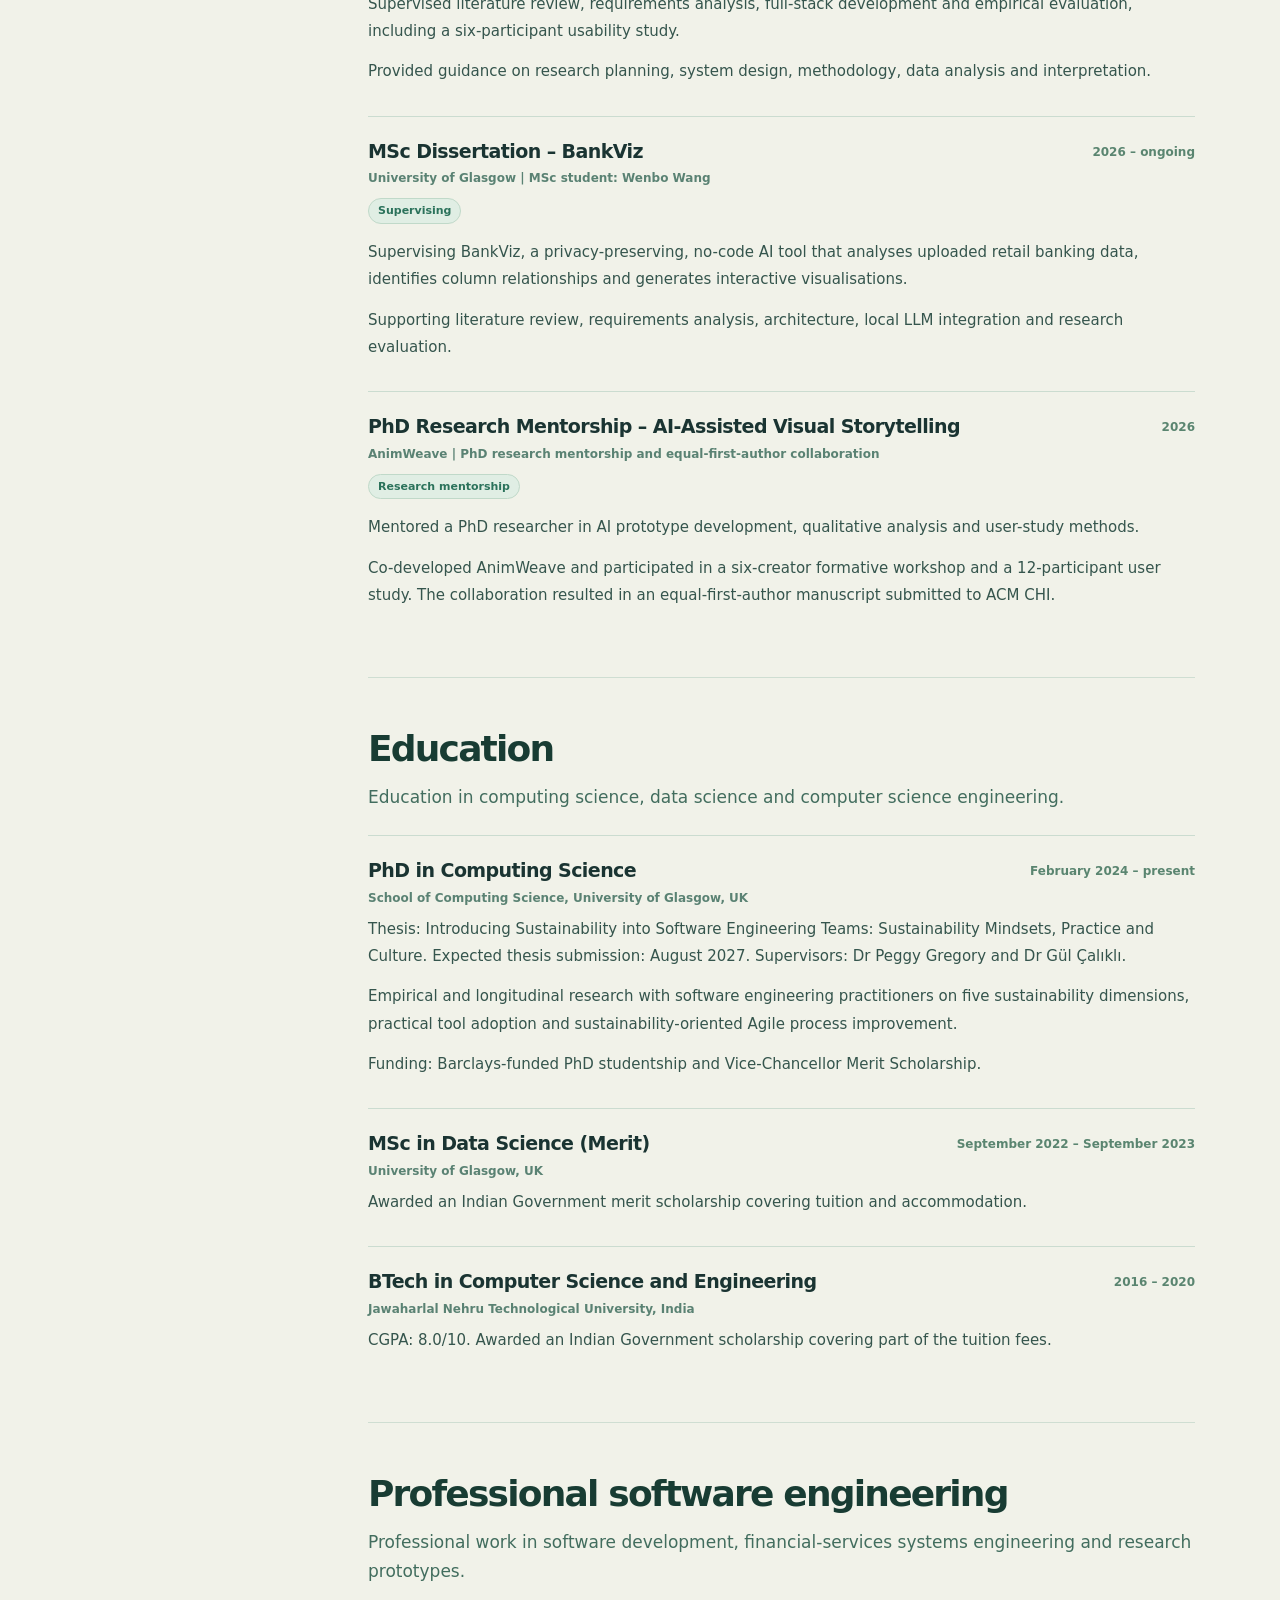
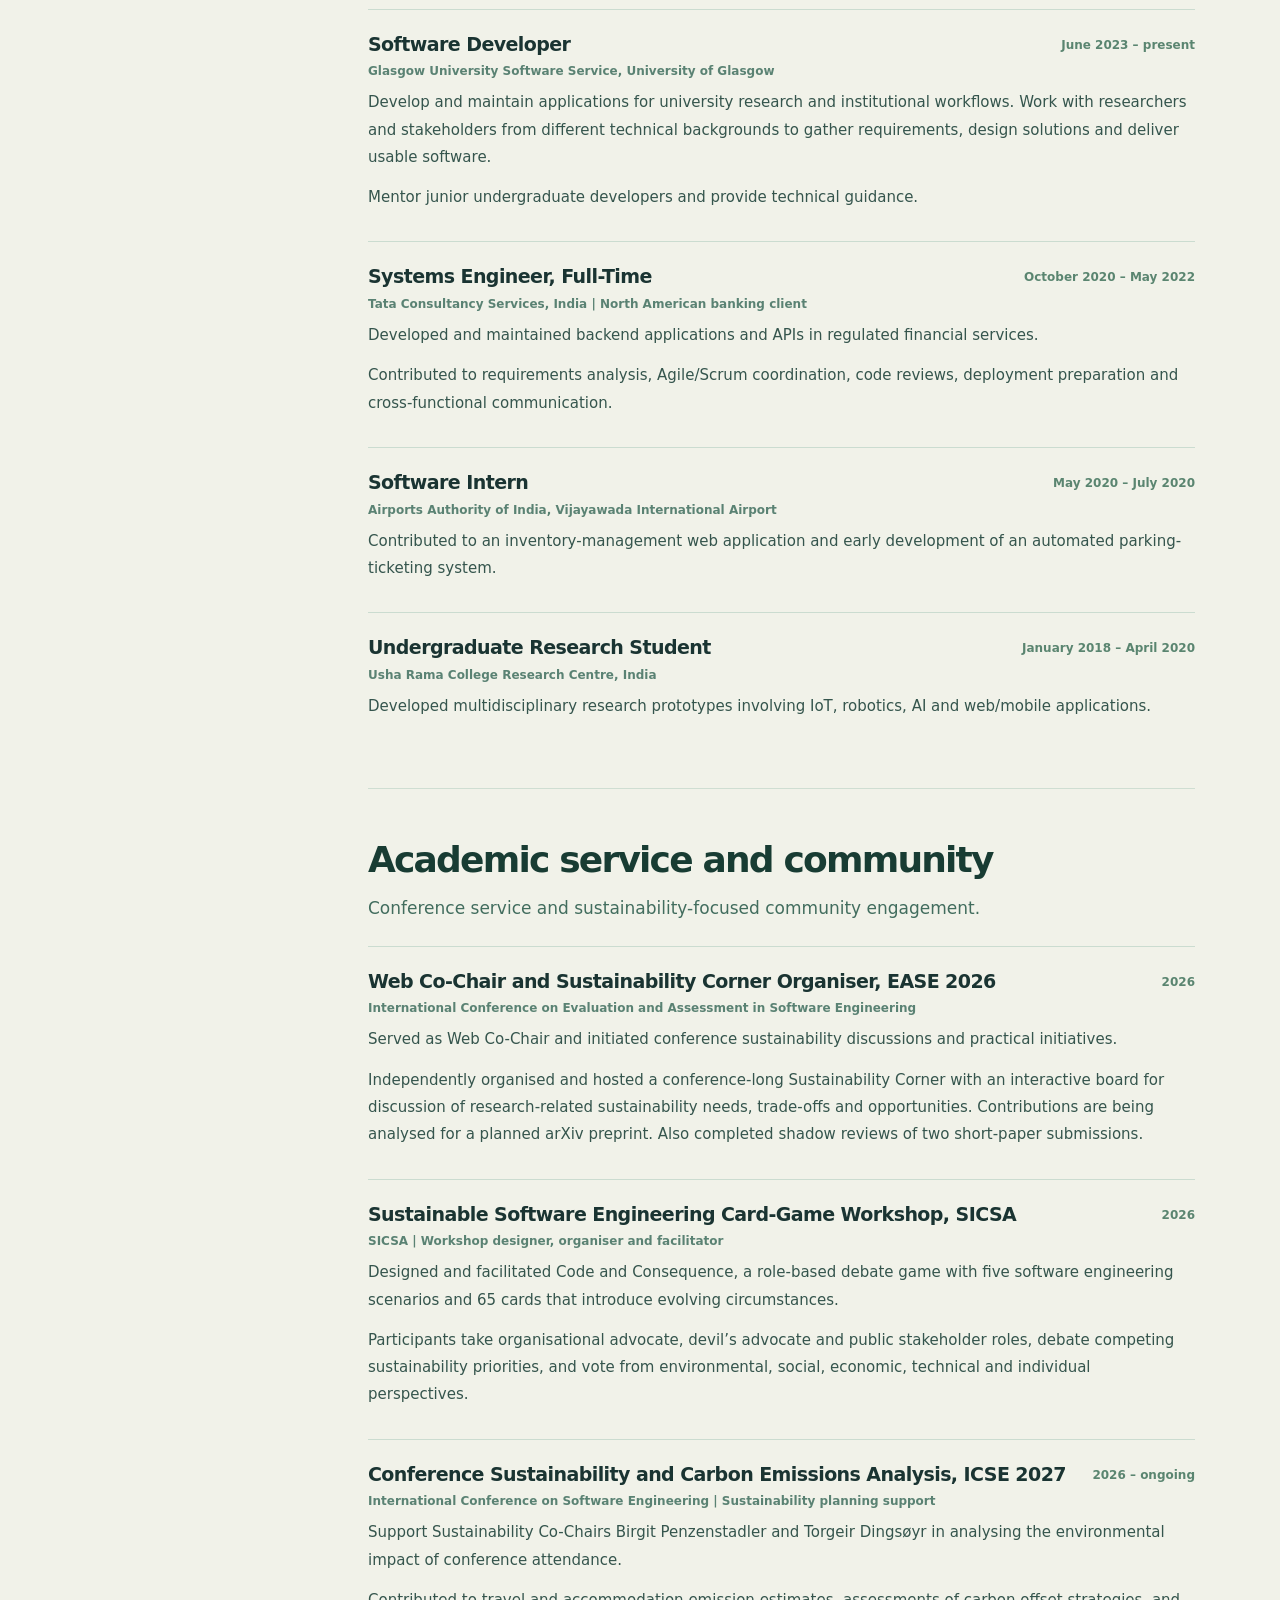
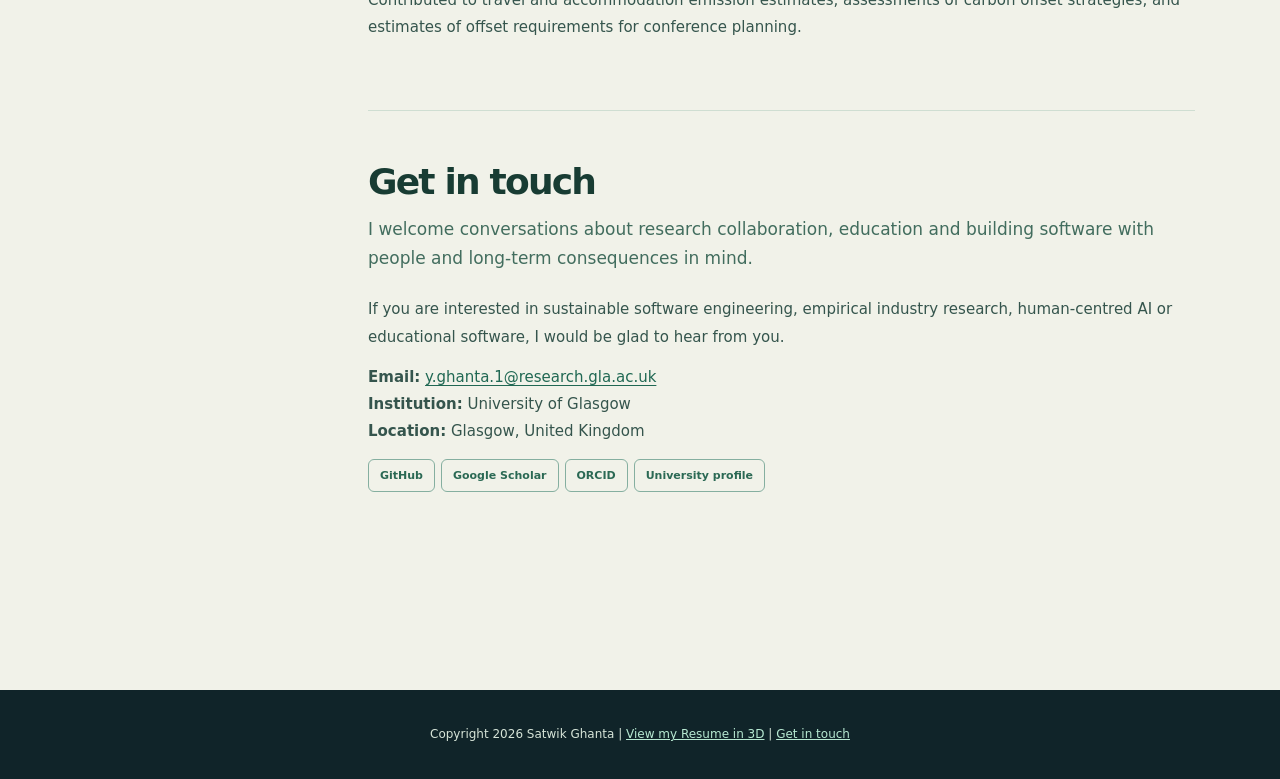
==== commit 421b870a: "v14" ====
--- a/site/index.html
+++ b/site/index.html
@@ -1,41 +1,42 @@
 <!DOCTYPE html>
+
 <html lang="en">
 <head>
-<meta charset="utf-8" />
-<meta name="viewport" content="width=device-width, initial-scale=1" />
-<meta name="theme-color" content="#102429" />
-<meta name="description" content="Satwik Ghanta, PhD researcher at the University of Glasgow. Sustainable software engineering, human-centred AI, publications, teaching and academic service." />
+<meta charset="utf-8"/>
+<meta content="width=device-width, initial-scale=1" name="viewport"/>
+<meta content="#102429" name="theme-color"/>
+<meta content="Satwik Ghanta, PhD researcher at the University of Glasgow. Sustainable software engineering, human-centred AI, publications, teaching and academic service." name="description"/>
 <title>Satwik Ghanta | Research, Publications and Resume</title>
-<link rel="icon" type="image/svg+xml" href="assets/favicon.svg" />
-<link rel="stylesheet" href="styles.css" />
+<link href="assets/favicon.svg" rel="icon" type="image/svg+xml"/>
+<link href="styles.css?v=12" rel="stylesheet"/>
 </head>
 <body class="resume-page resume-expanded">
 <a class="skip-link" href="#about">Skip to main content</a>
 <header class="resume-nav">
-<a href="index.html" class="brand"><span class="brand-mark" aria-hidden="true"><span class="brand-road"></span><span class="brand-car"></span></span><span class="brand-text"><strong>SATWIK <span>GHANTA</span></strong><small>RESEARCHER</small></span></a>
-<nav class="resume-nav-links" aria-label="Site navigation"><a href="#research">Research</a><a href="#publications">Publications</a><a href="#teaching">Teaching</a><a href="#contact">Contact</a><a href="game.html?start=1" class="back-drive">Play 2D</a><a href="city.html?start=1" class="back-city">Play 3D RC race</a></nav>
+<a class="brand" href="index.html"><span aria-hidden="true" class="brand-mark"><span class="brand-road"></span><span class="brand-car"></span></span><span class="brand-text"><strong>SATWIK <span>GHANTA</span></strong><small>RESEARCHER</small></span></a>
+<nav aria-label="Site navigation" class="resume-nav-links"><a href="#research">Research</a><a href="#publications">Publications</a><a href="#teaching">Teaching</a><a href="#contact">Contact</a><a aria-hidden="true" class="back-drive hidden-2d-link" href="game.html?start=1" tabindex="-1">Play 2D</a><a class="back-city" href="city.html?start=1">View my Resume in 3D</a></nav>
 </header>
 <div class="resume-hero">
-<div class="resume-hero-identity"><span class="profile-photo-frame"><img class="profile-photo" src="https://conf.researchr.org/getProfileImage/satwikghanta/5cf32d43-9a10-47d4-a39d-e8c59c543bf7/small?1784966713000=" alt="Portrait of Satwik Ghanta" loading="eager" decoding="async" referrerpolicy="no-referrer" onerror="this.style.display='none';this.nextElementSibling.style.display='grid'"/><span class="profile-fallback" aria-hidden="true">SG</span></span><div class="hero-name"><span class="eyebrow">UNIVERSITY OF GLASGOW</span><strong>Satwik Ghanta</strong><span>PhD Researcher in Computing Science</span></div></div>
-<h1>Building better software,<br><em>with people in mind.</em></h1>
-<p>I study (i) how sustainability becomes part of everyday software engineering, and (ii) how AI can support people without taking away their agency.</p>
-<div class="resume-hero-actions"><a class="game-hero-button" href="game.html?start=1">Play the 2D game</a><a class="city-hero-button" href="city.html?start=1">Race the 3D RC circuit</a><a class="secondary" href="mailto:y.ghanta.1@research.gla.ac.uk">Email me</a><a class="secondary" href="https://scholar.google.com/citations?user=WJTqjlUAAAAJ" target="_blank" rel="noopener noreferrer">Google Scholar</a></div>
+<div class="resume-hero-identity"><span class="profile-photo-frame"><img alt="Portrait of Satwik Ghanta" class="profile-photo" decoding="async" loading="eager" onerror="this.style.display='none';this.nextElementSibling.style.display='grid'" referrerpolicy="no-referrer" src="https://conf.researchr.org/getProfileImage/satwikghanta/5cf32d43-9a10-47d4-a39d-e8c59c543bf7/small?1784966713000="/><span aria-hidden="true" class="profile-fallback">SG</span></span><div class="hero-name"><span class="eyebrow">UNIVERSITY OF GLASGOW</span><strong>Satwik Ghanta</strong><span>PhD Researcher in Computing Science</span></div></div>
+<h1>Sustainable software engineering,<br/><em>with people in mind.</em></h1>
+<p>PhD researcher at the University of Glasgow working on sustainable software engineering, human-centred AI and AI for software engineering.</p>
+<div class="resume-hero-actions"><a aria-hidden="true" class="game-hero-button hidden-2d-link" href="game.html?start=1" tabindex="-1">Play the 2D game</a><a class="city-hero-button" href="city.html?start=1">View my Resume in 3D</a><a class="secondary" href="mailto:y.ghanta.1@research.gla.ac.uk">Email me</a><a class="secondary" href="https://scholar.google.com/citations?user=WJTqjlUAAAAJ" rel="noopener noreferrer" target="_blank">Google Scholar</a></div>
 </div>
 <main class="resume-content">
-<nav class="resume-toc" aria-label="Resume sections"><strong>ON THIS PAGE</strong>
+<nav aria-label="Resume sections" class="resume-toc"><strong>ON THIS PAGE</strong>
 <a href="#about">About me</a><a href="#research">Research focus</a><a href="#collaborations">Industry collaborations</a><a href="#publications">Publications</a><a href="#teaching">Teaching</a><a href="#innovation">Educational innovation</a><a href="#mentorship">Mentorship</a><a href="#education">Education</a><a href="#engineering">Engineering experience</a><a href="#service">Academic service</a><a href="#contact">Contact</a></nav>
 <article class="resume-article">
-<section id="about"><h2>About me</h2><p class="section-lead">I study how software engineering practices change when we take sustainability, organisational context and the people doing the work seriously.</p><p>I am a PhD researcher in Computing Science at the University of Glasgow. My doctoral work asks how sustainability can move from an organisational ambition into the decisions, tools and routines that development teams use every day. Rather than treating sustainability as only an issue of power consumption, I study its environmental, technical, economic, social and individual dimensions, including developer wellbeing and long-term maintainability.</p><p>My research is largely empirical and industry-facing. Through practitioner studies in financial services, I examine what teams find useful, what makes proposed improvements impractical, and how existing Agile workflows and organisational constraints influence change. I also work on human-centred AI, including participatory fairness assessments, LLM support for Agile coaching and human agency in AI-assisted creative work.</p><p>Alongside research, I lecture and teach software engineering, develop AI-supported learning resources, mentor student research projects and work as a software developer. These experiences inform my interest in research that can be understood, scrutinised and applied by practitioners.</p></section>
-<section id="research"><h2>Research focus</h2><p class="section-lead">Four connected areas shape my research programme, from organisational sustainability to the design and evaluation of human-centred AI.</p><div class="resume-entry"><div class="entry-top"><h3>Making sustainability part of everyday engineering</h3></div><span class="entry-meta">Primary doctoral research</span><p>My central research question concerns how sustainability considerations become part of ordinary development choices, rather than a separate initiative that teams struggle to sustain. I explore how software engineers, team leads and managers define sustainability and how those definitions differ when they face delivery schedules, legacy systems and competing priorities.</p><p>The work draws on interviews, focus groups and longitudinal industrial research. It examines five interconnected dimensions of sustainability: environmental impact, technical longevity, economic resilience, social effects and the sustainability of individual working conditions.</p></div><div class="resume-entry"><div class="entry-top"><h3>Tools, feasibility and organisational adoption</h3></div><span class="entry-meta">Sustainable software engineering</span><p>Software tools may estimate energy consumption, suggest green refactoring or help teams understand resource use, but an academically promising tool is not necessarily practical at work. My research examines what it takes to install and approve these tools, which data they require, whether developers can interpret their output, and whether the output helps teams decide what to do next.</p><p>I also investigate adoption beyond initial technical feasibility. A tool may be technically possible to deploy yet still fail to fit review practices, ownership arrangements or the available time of a development team. This line of work asks how tools and organisations need to adapt to each other.</p></div><div class="resume-entry"><div class="entry-top"><h3>Sustainability-oriented process improvement</h3></div><span class="entry-meta">Agile practice and longitudinal action research</span><p>I study attempts to introduce sustainability discussions and improvement actions into existing Agile processes, including retrospectives. Following these changes over time helps reveal the difference between reaching agreement in a workshop and maintaining a new practice when workloads, dependencies or team circumstances change.</p><p>The goal is not to prescribe a universal checklist. It is to understand what teams can realistically do, how they negotiate trade-offs, and what support they need to turn a promising action into a sustained practice.</p></div><div class="resume-entry"><div class="entry-top"><h3>Human-centred AI and AI for software engineering</h3></div><span class="entry-meta">Collaborative research</span><p>A second strand of my work asks how AI systems can assist people without removing their ability to challenge, interpret or shape the result. I contribute to work on participatory AI fairness, including the design of tools through which people affected by automated decisions can formulate fairness criteria relevant to their experiences.</p><p>I also investigate LLM-supported Agile coaching and AI-assisted creative tools. Across these projects, I am interested in the boundary between useful automation and the human judgement, explanation and control that must remain visible.</p></div></section>
-<section id="collaborations"><h2>Industry collaborations</h2><p class="section-lead">My industry-facing research depends on working with software practitioners over time. The entries below distinguish active research from studies that are still planned.</p><div class="resume-entry"><div class="entry-top"><h3>Barclays: sustainability in financial-services engineering</h3></div><span class="entry-meta">Ongoing doctoral industry partnership</span><p>My Barclays-funded PhD involves sustained collaboration with software practitioners working in a highly regulated setting. The partnership provides an opportunity to study sustainability not just as an abstract engineering ideal, but in the context of real delivery processes, technical systems, governance requirements and competing responsibilities.</p><p>The collaboration includes industry case studies on how sustainability is understood, feasibility assessments of relevant tools and longitudinal work examining whether sustainability-oriented changes can become part of Agile teams' ongoing practice. The findings inform both the empirical research and practical recommendations for teams.</p></div><div class="resume-entry"><div class="entry-top"><h3>Barclays: exploratory AI fairness collaboration</h3></div><span class="entry-meta">Prospective additional study, agreed in principle</span><p>I initiated discussions about a separate study of how AI engineers in financial services understand fairness and potential harms, particularly when comparing predictive systems with generative AI. The intention is to investigate how practitioners identify fairness concerns and how their working context influences what can be evaluated or addressed.</p><p>This additional study is still being scoped. Collaborator participation and possible in-kind developer time are under discussion; it is not presented as a completed study or as secured monetary funding.</p></div><div class="resume-entry"><div class="entry-top"><h3>Lloyds: planned cross-organisation replication</h3></div><span class="entry-meta">Prospective four-month longitudinal study</span><p>A planned collaboration with Lloyds is intended to cross-check findings emerging from approximately 18 months of research with Barclays. Studying a second organisation would help distinguish recurring challenges in sustainable software engineering from difficulties caused by a particular organisational environment.</p><p>The proposal focuses on practice adoption, implementation barriers and organisational constraints. Data collection has not yet been reported, and the study's start date, participating teams and protocol remain subject to confirmation.</p></div></section>
-<section id="publications"><h2>Publications and manuscripts</h2><p class="section-lead">Each entry explains the question being investigated, how the work was approached and what its contribution means. Published, accepted and submitted work are clearly distinguished.</p><h3 class="resume-subheading">Published and accepted research</h3><div class="resume-entry"><div class="entry-top"><h3>Practical Feasibility of Sustainable Software Engineering Tools and Techniques</h3><span class="entry-date">2026</span></div><span class="entry-meta">Satwik Ghanta, Peggy Gregory and Gül Çalıklı | ACM FSE 2026, Industry Papers, pp. 829-839</span><span class="resume-status">Published | First author</span><p>This paper asks a practical question: even if tools for sustainable software engineering exist, could developers in a regulated organisation actually use them? We evaluated representative tools concerned with energy consumption, green refactoring and workload management, focusing on installation effort, input-data requirements and the form of their results.</p><p>The work included workshops with 16 practitioners and a follow-up survey of 27 software practitioners. Participants favoured solutions that fit existing IDEs or delivery pipelines, demand limited and locally scoped data access, and return clear, actionable information. The findings illustrate why compliance, approval processes and time constraints are central to tool adoption, not peripheral details.</p><div class="entry-links"><a class="pill-link" href="https://doi.org/10.1145/3803437.3805254" target="_blank" rel="noopener noreferrer">Publisher DOI</a><a class="pill-link" href="https://arxiv.org/abs/2603.29056" target="_blank" rel="noopener noreferrer">Preprint</a><a class="pill-link" href="https://eprints.gla.ac.uk/383138/" target="_blank" rel="noopener noreferrer">University repository</a></div></div><div class="resume-entry"><div class="entry-top"><h3>Perspectives, Needs and Challenges for Sustainable Software Engineering Teams: A FinServ Case Study</h3><span class="entry-date">2025 conference</span></div><span class="entry-meta">Satwik Ghanta, Peggy Gregory and Gül Çalıklı | ESEM 2025 Technical Track, pp. 196-206</span><span class="resume-status">Published | First author</span><p>This industrial case study explores what sustainability means to people at different levels of a financial-services organisation. Through interviews and a focus group with six management participants and 16 software engineers, the study examined priorities, perceived responsibilities and barriers to sustainability-oriented change.</p><p>The findings exposed a meaningful contrast. Management tended to emphasise technical and economic concerns such as business continuity and cloud infrastructure, whereas developers raised issues such as workload and stress. Knowledge gaps, legacy constraints and scepticism about organisational motivations also emerged. The paper argues for context-sensitive approaches shaped with the people expected to use them.</p><div class="entry-links"><a class="pill-link" href="https://doi.org/10.1109/ESEM64174.2025.00022" target="_blank" rel="noopener noreferrer">Publisher DOI</a><a class="pill-link" href="https://eprints.gla.ac.uk/359049/" target="_blank" rel="noopener noreferrer">University repository</a></div></div><div class="resume-entry"><div class="entry-top"><h3>Evaluating the Usefulness of Large Language Models in Learning Agile Coaching</h3><span class="entry-date">2026</span></div><span class="entry-meta">Satwik Ghanta, Ehikioya Obode, Lin Luo, Chris Hall, Tim Storer, Peggy Gregory and Gül Çalıklı | CSEE&amp;T 2026</span><span class="resume-status">Accepted for publication | First author</span><p>Agile coaching calls for more than recalling definitions: coaches have to interpret situations involving collaboration, competing needs and team practices. This research examines whether answers generated by large language models are useful for helping students reason through realistic Agile-coaching scenarios.</p><p>The work evaluates LLM responses against criteria relevant to software engineering education. It is intended to help educators identify where LLMs can support discussion and reflection, while avoiding the assumption that fluent responses alone demonstrate good professional judgement.</p></div><h3 class="resume-subheading">Preprints and submitted manuscripts</h3><p class="publication-note">Submission does not imply acceptance, and results should be read as work in progress unless a linked public preprint is available.</p><div class="resume-entry"><div class="entry-top"><h3>From Feasibility to Adoption: Perceptions of Sustainable Software Engineering Tools and Practices</h3><span class="entry-date">2026</span></div><span class="entry-meta">Satwik Ghanta, Peggy Gregory and Gül Çalıklı | Submitted to ICSE 2027 SEIP</span><span class="resume-status">Submitted | First author</span><p>This study extends the question of tool feasibility into the longer-term problem of adoption. Four focus groups involving 17 industry practitioners explored the practical conditions under which sustainability-oriented tools and practices could inform routine decisions instead of remaining isolated trials.</p><p>The work examines fit with existing workflows, the ability to inspect and review outputs, and the question of who within an organisation is responsible for using and maintaining a tool. It aims to explain why overcoming installation barriers is only one part of creating sustainable engineering practice.</p></div><div class="resume-entry"><div class="entry-top"><h3>When Sustainability Meets Practice: Challenges of Sustainability-Oriented Software Process Improvement in Industry</h3><span class="entry-date">2026</span></div><span class="entry-meta">Satwik Ghanta, Peggy Gregory, Gül Çalıklı and A. Salimy | Submitted to ICSE 2027 SEIP</span><span class="resume-status">Submitted | First author</span><p>This manuscript reports on longitudinal industrial action research following attempts to incorporate sustainability into Agile retrospectives and improvement work. Rather than focusing only on what participants intended to change, the study traces what happens to agreed actions as teams return to normal delivery demands.</p><p>It examines how workload, team dependencies and changing circumstances affect implementation. The focus is the gap between recognising sustainability challenges and finding the time, responsibility and organisational support to act on them.</p></div><div class="resume-entry"><div class="entry-top"><h3>Use of Generative AI for Sustainable Software Requirements Elicitation: An Exploratory Comparison of Students and Industry Practitioners</h3><span class="entry-date">2026</span></div><span class="entry-meta">Satwik Ghanta and collaborators | Submitted to Automated Software Engineering</span><span class="resume-status">Submitted | First and corresponding author</span><p>Requirements elicitation is an early opportunity to consider sustainability, but participants may struggle to identify its different dimensions during brainstorming. This study compares conventional requirements discussions with sessions supported by generative AI, asking how the tool influences the range and quality of ideas that emerge.</p><p>The exploratory comparison involves four focus groups: eight MSc students and eight industry practitioners in total. The reported analysis suggests that AI can broaden initial ideation, while discussion among people remains important for critical assessment, contextual understanding and refinement.</p></div><div class="resume-entry"><div class="entry-top"><h3>What Changes When the Story Changes? Governing Revision in Multimodal AI Video Authoring</h3><span class="entry-date">2026</span></div><span class="entry-meta">Lin Luo and Satwik Ghanta (equal contribution) | Submitted to ACM CHI</span><span class="resume-status">Submitted | Co-first author</span><p>This human-computer interaction project investigates a problem faced by creators using generative AI: changing one part of a multimodal story can alter related scenes, characters and narrative elements in unwanted ways. The AnimWeave prototype examines how people can direct which elements an AI system should revise and which it should preserve.</p><p>The project included a formative workshop with six creators and a user study with 12 participants. I co-developed the prototype, shared study responsibilities and provided overall research mentorship across planning, design, execution, analysis and writing. This was research-project mentorship, not formal supervision of a PhD degree.</p></div><div class="resume-entry"><div class="entry-top"><h3>Empowering Affected Individuals to Shape AI Fairness Assessments: Processes, Criteria, and Tools</h3><span class="entry-date">2026</span></div><span class="entry-meta">Lin Luo, Satwik Ghanta, Yuri Nakao, Mathieu Chollet and Simone Stumpf | arXiv:2602.06984</span><span class="resume-status">Preprint available | TOCHI manuscript submitted</span><p>Fairness evaluations of AI systems are often defined by technical experts using predetermined measurements. This research instead explores how people affected by automated decisions describe fairness in their own terms and translate those concerns into criteria that can be evaluated.</p><p>In a credit-rating scenario, 18 participants used an interactive prototype to articulate and operationalise their own fairness criteria. The study reports a range of concerns about both outcomes and procedures, showing why meaningful participation may require tools that support different ways of understanding fairness rather than enforcing a single fixed metric.</p><div class="entry-links"><a class="pill-link" href="https://arxiv.org/abs/2602.06984" target="_blank" rel="noopener noreferrer">Read preprint</a></div></div><p class="publication-note">For an evolving record, see <a href="https://scholar.google.com/citations?user=WJTqjlUAAAAJ" target="_blank" rel="noopener noreferrer">Google Scholar</a>, <a href="https://orcid.org/0009-0003-1110-055X" target="_blank" rel="noopener noreferrer">ORCID</a> and the <a href="https://www.gla.ac.uk/pgrs/yogendranagasatwikghanta/" target="_blank" rel="noopener noreferrer">University of Glasgow profile</a>.</p></section>
-<section id="teaching"><h2>University teaching</h2><p class="section-lead">My teaching spans lectures, curriculum development, practical computing labs and interdisciplinary guest teaching. Each course is listed separately so the work is not hidden inside a generic tutoring entry.</p><h3 class="resume-subheading">Lecturing and curriculum development</h3><div class="resume-entry"><div class="entry-top"><h3>Professional Software Development</h3><span class="entry-date">Current</span></div><span class="entry-meta">University of Glasgow | Current teaching-staff appointment</span><p>I develop and revise course resources, prepare and deliver live lectures and recorded material, and help students apply software engineering ideas to practical development situations. My work connects course concepts with the decisions that engineers face when interpreting requirements, coordinating work and delivering software.</p><p>I previously supported the course as a Graduate Teaching Assistant and now contribute in a teaching-staff capacity. I have also independently developed two AI-supported learning tools for this course, described in the Educational Innovation section. Both tools are currently in pilot use rather than established educational interventions.</p></div><h3 class="resume-subheading">Practical teaching and tutoring</h3><div class="resume-entry"><div class="entry-top"><h3>Programming Systems Development</h3><span class="entry-date">Approx. 3 years</span></div><span class="entry-meta">University of Glasgow | Graduate Teaching Assistant</span><p>Over approximately three years, I supported practical programming and systems-development activities. I helped students interpret tasks, understand programming techniques and investigate errors during labs and teaching sessions.</p><p>The work required adapting explanations to different levels of experience and helping students develop a way to diagnose problems, rather than simply providing finished answers.</p></div><div class="resume-entry"><div class="entry-top"><h3>Data Product Engineering</h3><span class="entry-date">Approx. 3 years</span></div><span class="entry-meta">University of Glasgow | Graduate Teaching Assistant</span><p>For approximately three years, I supported students working on data-oriented software products. My contribution included answering questions arising during practical sessions and helping students connect course material to the development tasks and exercises they were completing.</p><p>This role focused on supporting the process of building and reasoning about data products, including communicating technical concepts in a way that students could put into practice.</p></div><div class="resume-entry"><div class="entry-top"><h3>Software Product Release Management</h3><span class="entry-date">Approx. 3 years</span></div><span class="entry-meta">University of Glasgow | Graduate Teaching Assistant</span><p>For approximately three years, I helped students work through practical activities associated with software product and release management. I supported coursework questions and explained the steps involved in using the concepts covered by the course.</p><p>My teaching support varied with each cohort's needs and with the practical tasks students were completing. The course gave me experience helping students connect software development with the organisational processes surrounding delivery.</p></div><div class="resume-entry"><div class="entry-top"><h3>Cybersecurity Fundamentals</h3><span class="entry-date">Approx. 1 year</span></div><span class="entry-meta">University of Glasgow | Graduate Teaching Assistant</span><p>I supported practical sessions and student questions in introductory cybersecurity teaching. The role involved helping students interpret course activities and work through problems encountered during supported learning sessions.</p><p>This was a shorter appointment of approximately one academic year, separate from the three recurring software engineering teaching assignments.</p></div><div class="resume-entry"><div class="entry-top"><h3>Additional cybersecurity teaching</h3><span class="entry-date">Approx. 1 year</span></div><span class="entry-meta">University of Glasgow | Graduate Teaching Assistant</span><p>I also contributed teaching support to a second cybersecurity-related course. My involvement was in student-facing support for course learning activities; the official course title and the specific assessment responsibilities are not yet confirmed in my CV.</p><p>I have kept this as a separate entry rather than combining it with Cybersecurity Fundamentals so that the two appointments remain visible.</p></div><div class="resume-entry"><div class="entry-top"><h3>Human-Centred Design</h3></div><span class="entry-meta">University of Glasgow | Graduate Teaching Assistant</span><p>I participated in teaching and tutoring activities connected with Human-Centred Design. The role complements my research interests in the experiences, priorities and agency of people who interact with technology.</p><p>The precise course title, teaching year and responsibilities will be added once confirmed. This entry records the teaching involvement without claiming specific modules or assessment duties.</p></div><div class="resume-entry"><div class="entry-top"><h3>Research Communication and WordPress</h3><span class="entry-date">2024-2026</span></div><span class="entry-meta">School of Social Sciences, University of Glasgow | Guest teaching</span><p>In 2024 and 2025, I independently delivered a two-week teaching block in each year on communicating academic work to public audiences. The sessions combined accessible writing and information design with practical WordPress website creation, helping students present their research outside a specialist academic context.</p><p>We also considered ethical questions about what research information should be shared online and how it should be presented. In 2026, I mentored a colleague who took over delivering the sessions, drawing on my experience designing and teaching the material.</p></div><h3 class="resume-subheading">Scheduled teaching, not yet delivered</h3><div class="resume-entry"><div class="entry-top"><h3>Software Product and Management (working title)</h3></div><span class="entry-meta">University of Glasgow | Upper-level undergraduate course</span><span class="resume-status">Planned</span><p>I am scheduled to contribute approximately half of the course's teaching workload, including preparing weekly lecture material, delivering lectures, co-managing practical sessions and helping coordinate delivery.</p><p>This is a planned appointment, not teaching already completed. The official course title, semester and division of assessment responsibilities have yet to be confirmed.</p></div><div class="resume-entry"><div class="entry-top"><h3>Software Engineering for MSc Information Technology</h3></div><span class="entry-meta">University of Glasgow | Postgraduate taught course</span><span class="resume-status">Planned</span><p>I am scheduled to deliver three lectures for the MSc Information Technology programme and contribute to revising existing teaching resources. The planned work combines direct teaching with improving the clarity and relevance of course material.</p><p>The lectures have not yet been delivered. Topics, timing and course code will be added when the teaching allocation is finalised.</p></div></section>
-<section id="innovation"><h2>Educational software and course innovation</h2><p class="section-lead">I build experimental teaching tools as part of my educational practice, while keeping the distinction between a working prototype and evidence of learning impact clear.</p><div class="resume-entry"><div class="entry-top"><h3>Course-grounded AI Virtual Teaching Assistant</h3></div><span class="entry-meta">Professional Software Development | Independently developed</span><span class="resume-status">Student pilot in progress</span><p>I designed and implemented a student-facing assistant that uses retrieval-augmented generation (RAG) to answer questions about course-specific materials. Instead of relying on a language model's general memory alone, the system retrieves relevant information from supplied teaching resources and uses it to support its responses.</p><p>The implementation combines course retrieval with an open-source language model of approximately 20 billion parameters. It is being piloted with students to explore whether it can make course information easier to locate and understand. Student feedback, learning outcomes and overall educational effectiveness have not yet been formally evaluated; I do not claim to have fine-tuned the model.</p></div><div class="resume-entry"><div class="entry-top"><h3>Automated AI-supported lecture production</h3></div><span class="entry-meta">Professional Software Development | Independently developed</span><span class="resume-status">Student pilot in progress</span><p>I developed a workflow for producing supplementary lecture recordings from slide decks and slide-specific scripts. The workflow combines synthetic narration based on my voice, an AI-generated presenter and automated video composition, reducing the repetitive work involved in producing some kinds of recorded teaching material.</p><p>It can also produce shorter and multilingual variants of recorded instruction. The motivation is to offer students more flexible ways to revisit content, not to replace live teaching. Questions about learning outcomes, accessibility and student engagement remain subjects for evaluation rather than claims of demonstrated benefit.</p></div></section>
-<section id="mentorship"><h2>Research supervision and mentorship</h2><p class="section-lead">I support postgraduate researchers as they design, conduct and communicate research. Where the formal supervision title is still unconfirmed, I describe the contribution as mentorship.</p><div class="resume-entry"><div class="entry-top"><h3>Completed MSc dissertation</h3></div><span class="entry-meta">University of Glasgow | Research guidance and mentorship</span><span class="resume-status">Completed</span><p>I supported an MSc student through dissertation research, including guidance during the research process and the development of their final work. The completed dissertation received an A grade.</p><p>The project title and exact formal appointment designation are still to be confirmed, so I do not describe myself as the student's formal primary supervisor here.</p></div><div class="resume-entry"><div class="entry-top"><h3>Ongoing MSc dissertation</h3></div><span class="entry-meta">University of Glasgow | Research guidance and mentorship</span><span class="resume-status">Ongoing</span><p>I am supporting another MSc dissertation project that is currently at the write-up stage. The work involves helping the student make progress toward communicating the research clearly and bringing the project to completion.</p><p>The dissertation topic, date and exact formal role will be added when confirmed.</p></div><div class="resume-entry"><div class="entry-top"><h3>AI-assisted visual storytelling project: AnimWeave</h3><span class="entry-date">2026</span></div><span class="entry-meta">PhD research project | Research mentor and collaborator</span><span class="resume-status">Research mentorship</span><p>I mentored a self-directed research project on AI-assisted multimodal video authoring and collaborated on the AnimWeave prototype and associated studies. My contributions included helping shape the project, study design and execution, analysis and manuscript preparation, alongside the research collaboration described under Publications.</p><p>The work involved a workshop with six creators and a study with 12 participants. I provided project-level research mentorship, not formal degree supervision of the collaborating PhD researcher.</p></div></section>
-<section id="education"><h2>Education</h2><p class="section-lead">My training combines computing research, data science and practical software engineering, with current doctoral work focused on sustainability in organisations.</p><div class="resume-entry"><div class="entry-top"><h3>PhD in Computing Science</h3><span class="entry-date">Feb 2024 - present</span></div><span class="entry-meta">School of Computing Science, University of Glasgow</span><p>My working thesis is <em>Introducing Sustainability into Software Engineering Teams: Sustainability Mindsets, Practice and Culture</em>. Supervised by Dr Peggy Gregory and Dr Gül Çalıklı, the research investigates how sustainability can become a routine part of software engineering decisions and team practice through empirical and longitudinal industry studies.</p><p>The project is supported by a Barclays-funded studentship. The expected thesis submission date is August 2027.</p></div><div class="resume-entry"><div class="entry-top"><h3>MSc in Data Science (Merit)</h3><span class="entry-date">Sep 2022 - Sep 2023</span></div><span class="entry-meta">University of Glasgow</span><p>My postgraduate study covered data science, machine learning, information retrieval and research methods. The programme helped establish the quantitative and computational foundations that I now draw on in software engineering research and AI-related collaborations.</p><p>I received an Indian Government scholarship covering tuition and accommodation.</p></div><div class="resume-entry"><div class="entry-top"><h3>BTech in Computer Science and Engineering</h3><span class="entry-date">2016 - 2020</span></div><span class="entry-meta">Jawaharlal Nehru Technological University, India</span><p>My undergraduate degree developed my foundations in computer science, programming, software development and engineering problem-solving. During this period, I also took part in multidisciplinary research and prototyping activities.</p><p>I graduated with a CGPA of 8.0/10 and received an Indian Government scholarship covering part of my tuition fees.</p></div></section>
-<section id="engineering"><h2>Professional software engineering</h2><p class="section-lead">My professional experience ranges from financial-services APIs and university applications to early-stage research prototypes. These roles shape the practical perspective of my research.</p><div class="resume-entry"><div class="entry-top"><h3>Software Developer</h3><span class="entry-date">Jun 2023 - present</span></div><span class="entry-meta">Glasgow University Software Service | University of Glasgow</span><p>I develop and maintain software for researchers and university stakeholders. The work involves understanding requirements from people with different technical backgrounds and translating those requirements into applications that support research and institutional processes.</p><p>This role keeps me involved in practical software delivery alongside my PhD. It also gives me a direct view of how requirements, maintainability, stakeholder communication and organisational context shape everyday engineering decisions.</p></div><div class="resume-entry"><div class="entry-top"><h3>Systems Engineer</h3><span class="entry-date">Oct 2020 - May 2022</span></div><span class="entry-meta">Tata Consultancy Services, India | North American banking client</span><p>I worked full-time on backend applications and APIs in a financial-services environment. The role included engaging with requirements, participating in Scrum coordination, reviewing code, preparing for deployments and communicating with both technical and non-technical colleagues.</p><p>Working in a large banking context informed my later interest in the way regulated organisations adopt technology, balance priorities and coordinate engineering work.</p></div><div class="resume-entry"><div class="entry-top"><h3>Software Intern</h3><span class="entry-date">May - Jul 2020</span></div><span class="entry-meta">Airports Authority of India | Vijayawada International Airport</span><p>I contributed to an inventory-management web application and early development work on an automated parking-ticketing system. I also coordinated with other interns as we worked on practical applications connected to airport operations.</p><p>These projects offered experience translating operational needs into software prototypes. Their production deployment status is not yet confirmed.</p></div><div class="resume-entry"><div class="entry-top"><h3>Undergraduate Research Student</h3><span class="entry-date">Jan 2018 - Apr 2020</span></div><span class="entry-meta">Usha Rama College Research Centre, India</span><p>I contributed to prototype projects spanning the Internet of Things, robotics, artificial intelligence and web and mobile software. These projects introduced me to research-oriented development, experiments and cross-disciplinary teamwork.</p><p>The experience provided an early foundation for combining technical implementation with research questions rather than treating software as an end in itself.</p></div></section>
-<section id="service"><h2>Academic service and community</h2><p class="section-lead">I contribute to the research community through conference work and interactive activities designed to make sustainability questions more visible and discussable.</p><div class="resume-entry"><div class="entry-top"><h3>EASE 2026: Web Co-Chair and Sustainability Corner organiser</h3><span class="entry-date">2026</span></div><span class="entry-meta">International Conference on Evaluation and Assessment in Software Engineering</span><p>As Web Co-Chair, I contributed to the conference's web presence. I also initiated discussions with the conference leadership about opportunities to make sustainability a visible part of the event and organised a Sustainability Corner throughout the conference.</p><p>The corner invited researchers to share questions, trade-offs and opportunities related to sustainability in software engineering research. A discussion board allowed participants to post ideas and respond to one another. I am analysing the contributions for a manuscript intended for arXiv; the manuscript remains in preparation and is not yet peer reviewed.</p></div><div class="resume-entry"><div class="entry-top"><h3>Sustainable Software Engineering card-game workshop</h3></div><span class="entry-meta">SICSA | Workshop designer, organiser and facilitator</span><p>I designed and facilitated a discussion game that encourages participants to reason about the competing sustainability effects of software engineering decisions. Players assume roles including organisational advocates, a devil's advocate and members of the public, and they must respond to arguments from different perspectives.</p><p>Rounds combine discussion, voting, changing scenarios and limited-use supporting events. The purpose is not to teach one predefined correct answer: the design encourages critical reflection about how evidence, incentives and circumstances can change a sustainability decision.</p></div><div class="resume-entry"><div class="entry-top"><h3>ICSE 2027: sustainability analysis support</h3><span class="entry-date">2026 - ongoing</span></div><span class="entry-meta">International Conference on Software Engineering</span><p>I support the conference's Sustainability Co-Chairs, Birgit Penzenstadler and Torgeir Dingsøyr, by preparing environmental-impact estimates and related sustainability calculations for conference planning.</p><p>This work is an analytical support contribution intended to inform discussions and planning. It is not a formal co-chair appointment, and the specific inputs and methods will be described when suitable for public sharing.</p></div></section>
-<section id="contact"><h2>Get in touch</h2><p class="section-lead">I welcome conversations about research collaboration, education and building software with people and long-term consequences in mind.</p><p>If you are interested in sustainable software engineering, empirical industry research, human-centred AI or educational software, I would be glad to hear from you.</p><p><strong>Email:</strong> <a href="mailto:y.ghanta.1@research.gla.ac.uk">y.ghanta.1@research.gla.ac.uk</a><br><strong>Institution:</strong> University of Glasgow<br><strong>Location:</strong> Glasgow, United Kingdom</p><div class="entry-links"><a class="pill-link" href="https://github.com/yasat" target="_blank" rel="noopener noreferrer">GitHub</a><a class="pill-link" href="https://scholar.google.com/citations?user=WJTqjlUAAAAJ" target="_blank" rel="noopener noreferrer">Google Scholar</a><a class="pill-link" href="https://orcid.org/0009-0003-1110-055X" target="_blank" rel="noopener noreferrer">ORCID</a><a class="pill-link" href="https://www.gla.ac.uk/pgrs/yogendranagasatwikghanta/" target="_blank" rel="noopener noreferrer">University profile</a></div></section>
+<section id="about"><h2>About me</h2><p class="section-lead">I study how sustainability becomes part of everyday software engineering practices and organisational culture.</p><p>I am a PhD researcher in the School of Computing Science at the University of Glasgow. My work considers environmental, technical, economic, social and individual sustainability. Through empirical and longitudinal studies with financial-services practitioners, I investigate developer perspectives, organisational priorities, the adoption of sustainability tools and improvements to Agile processes.</p><p>My broader research interests include human-centred AI and AI for Software Engineering (AI4SE), with contributions to participatory AI fairness, LLM-supported Agile coaching and human agency in generative AI tools.</p><p>Alongside research, I teach software engineering, develop AI-supported learning tools, supervise MSc students, mentor postgraduate researchers and contribute to university software projects. My goal is to develop sustainable and fair methods and technologies that reflect the needs of the people and organisations affected by them.</p></section>
+<section id="research"><h2>Research focus</h2><p class="section-lead">My PhD focuses on sustainable software engineering in industry, alongside collaborative work in human-centred AI and AI for software engineering.</p><div class="resume-entry"><div class="entry-top"><h3>Sustainability mindsets, practice and culture</h3></div><span class="entry-meta">Doctoral research | Five dimensions of sustainability</span><p>I investigate how environmental, technical, economic, social and individual sustainability are understood and acted upon by software engineers and management in financial-services organisations.</p><p>Empirical studies explore practitioner priorities, organisational constraints and the everyday decisions that influence whether sustainability becomes embedded in software engineering practice.</p></div><div class="resume-entry"><div class="entry-top"><h3>Feasibility and adoption of sustainability tools</h3></div><span class="entry-meta">Mixed-methods industrial research</span><p>My research examines the practical feasibility of sustainability tools and techniques through industry workshops and surveys. It identifies issues around tool integration, data access, output usefulness and organisational culture.</p><p>Follow-on research studies how actionability, reviewability, workflow integration and organisational ownership influence whether technically feasible tools and practices are adopted.</p></div><div class="resume-entry"><div class="entry-top"><h3>Sustainability-oriented Agile process improvement</h3></div><span class="entry-meta">Longitudinal industrial action research</span><p>I study changes to Agile software processes over time, including sustainability-oriented improvements discussed and followed up in team retrospectives.</p><p>This work considers the influence of workloads, technical constraints and organisational dependencies on improvement decisions, and why teams must reassess feasibility and unintended effects as circumstances change.</p></div><div class="resume-entry"><div class="entry-top"><h3>Human-centred AI and AI for software engineering</h3></div><span class="entry-meta">Collaborative research</span><p>I contribute to work on how lay stakeholders can define their own fairness criteria for AI assessments and how those criteria might inform bias mitigation.</p><p>I also research LLM-supported Agile coaching, generative AI in sustainability requirements elicitation, and human agency in multimodal AI video authoring.</p></div></section>
+<section id="collaborations"><h2>Industry collaborations</h2><p class="section-lead">Industry research partnerships and their reported contributions are summarised here as described in my academic CV.</p><div class="resume-entry"><div class="entry-top"><h3>Barclays</h3><span class="entry-date">33 months – ongoing</span></div><span class="entry-meta">Industry research collaboration</span><p>Collaborated on four research papers: two accepted and two submitted.</p><p>I proposed a new research direction that has in-principle approval. Practitioner time contributions remain under discussion, and the partner has expressed interest in future in-kind and funded collaborations.</p></div><div class="resume-entry"><div class="entry-top"><h3>Lloyds</h3><span class="entry-date">24 months – ongoing</span></div><span class="entry-meta">Industry research collaboration</span><p>Supported three research papers: two through participant access and one through active research collaboration. Two are accepted and one is submitted.</p><p>The partner has expressed interest in future in-kind and funded research collaborations.</p></div><div class="resume-entry"><div class="entry-top"><h3>J.P. Morgan</h3><span class="entry-date">24 months</span></div><span class="entry-meta">Industry research collaboration</span><p>Supported three accepted research papers: two through participant access and one through active research collaboration.</p></div></section>
+<section id="publications"><h2>Publications and manuscripts</h2><p class="section-lead">Peer-reviewed publications are separated from submitted manuscripts. Submission is not acceptance; authorship and publication status follow my PDF CV.</p><h3 class="resume-subheading">Peer-reviewed publications</h3><div class="resume-entry"><div class="entry-top"><h3>Practical Feasibility of Sustainable Software Engineering Tools and Techniques</h3><span class="entry-date">2026</span></div><span class="entry-meta">Ghanta, S., Gregory, P. &amp; Çalıklı, G. | ACM FSE 2026, Industry Papers, pp. 829–839</span><span class="resume-status">Published | First author</span><p>This mixed-methods study examined the gap between proposed sustainable software engineering tools and industry adoption through workshops with 16 financial-services practitioners and a survey of 27 valid respondents.</p><p>It identified adoption barriers and enablers involving integration, data access, actionable output and organisational culture.</p><div class="entry-links"><a class="pill-link" href="https://doi.org/10.1145/3803437.3805254" rel="noopener noreferrer" target="_blank">Publisher DOI</a></div></div><div class="resume-entry"><div class="entry-top"><h3>Perspectives, Needs and Challenges for Sustainable Software Engineering Teams: A FinServ Case Study</h3><span class="entry-date">2025</span></div><span class="entry-meta">Ghanta, S., Gregory, P. &amp; Çalıklı, G. | ESEM 2025, Technical Track, pp. 196–206</span><span class="resume-status">Published | First author</span><p>Interviews and a focus group with 22 financial-services practitioners, including senior managers and software engineers, explored sustainability needs, perspectives and challenges.</p><p>The study found differences between management and developer priorities, along with organisational and technical barriers, and highlighted the need for co-designed, context-sensitive approaches.</p><div class="entry-links"><a class="pill-link" href="https://doi.org/10.1109/ESEM64174.2025.00022" rel="noopener noreferrer" target="_blank">Publisher DOI</a></div></div><div class="resume-entry"><div class="entry-top"><h3>Evaluating the Usefulness of Large Language Models in Learning Agile Coaching</h3><span class="entry-date">2026</span></div><span class="entry-meta">Ghanta, S., Obode, E., Luo, L., Hall, C., Storer, T., Gregory, P. &amp; Çalıklı, G. | CSEE&amp;T 2026</span><span class="resume-status">Accepted for publication | First author</span><p>Evaluated two LLMs using four realistic Agile-coaching scenarios and expert assessment.</p><p>The models produced practical, context-sensitive coaching plans but often lacked evaluation measures, alternative explanations and risk awareness without follow-up prompts, reinforcing the importance of structured questioning and human judgement.</p></div><h3 class="resume-subheading">Submitted manuscripts and preprints</h3><div class="resume-entry"><div class="entry-top"><h3>From Feasibility to Adoption: Perceptions of Sustainable Software Engineering Tools and Practices</h3><span class="entry-date">2026</span></div><span class="entry-meta">Ghanta, S., Gregory, P. &amp; Çalıklı, G. | Submitted to ICSE 2027, Software Engineering in Practice (SEIP)</span><span class="resume-status">Submitted | First author</span><p>Four focus groups with 17 financial-services practitioners investigated seven perceived conditions for adopting sustainability tools and practices, including actionability, reviewability, workflow integration and organisational ownership.</p><p>The work identifies three gaps: measurement without diagnosis, automated changes without reviewable trust, and planning data without governance.</p></div><div class="resume-entry"><div class="entry-top"><h3>When Sustainability Meets Practice: Challenges of Sustainability-Oriented Software Process Improvement in Industry</h3><span class="entry-date">2026</span></div><span class="entry-meta">Ghanta, S., Gregory, P., Çalıklı, G. &amp; Salimy, A. | Submitted to ICSE 2027 SEIP</span><span class="resume-status">Submitted | First author</span><p>Reports 18 months of industry action research, including senior-management planning, a four-month pilot and a nine-month main study with Agile teams.</p><p>Retrospectives, observations and follow-ups show how workload, technical constraints and organisational dependencies influence sustainability-related changes and the need to reassess adverse effects and feasibility.</p></div><div class="resume-entry"><div class="entry-top"><h3>Use of Generative AI for Sustainable Software Requirements Elicitation: An Exploratory Comparison of Students and Industry Practitioners</h3><span class="entry-date">2026</span></div><span class="entry-meta">Ghanta, S., Salimy, A., Bathala, V. T., Gross, J., Adil, M., Gregory, P., Çalıklı, G. &amp; Ouhbi, S. | Submitted to Automated Software Engineering journal</span><span class="resume-status">Submitted | First author</span><p>Four focus groups with eight MSc students and eight industry practitioners compared GenAI-assisted with conventional sustainability requirements elicitation.</p><p>GenAI supported brainstorming and new perspectives, while non-GenAI groups produced more requirements and engaged in more clarification, negotiation and critical discussion. Human judgement and structured refinement remain important.</p></div><div class="resume-entry"><div class="entry-top"><h3>What Changes When the Story Changes? Governing Revision in Multimodal AI Video Authoring</h3><span class="entry-date">2026</span></div><span class="entry-meta">Luo, L.* &amp; Ghanta, S.* | Submitted to ACM CHI</span><span class="resume-status">Submitted | Co-first author (equal contribution)</span><p>Co-developed AnimWeave, a dependency-aware AI video-authoring prototype, with a formative workshop involving six creators and a 12-participant user study.</p><p>The manuscript introduces revision governance to understand creators’ choices about revising, preserving or reinterpreting AI-generated artefacts and delegating control to AI.</p></div><div class="resume-entry"><div class="entry-top"><h3>Empowering Affected Individuals to Shape AI Fairness Assessments: Processes, Criteria, and Tools</h3><span class="entry-date">2026</span></div><span class="entry-meta">Luo, L., Ghanta, S., Nakao, Y., Chollet, M. &amp; Stumpf, S. | arXiv:2602.06984; submitted to ACM TOCHI</span><span class="resume-status">Preprint available | TOCHI manuscript submitted</span><p>Investigates the involvement of individuals affected by AI decisions without formal AI expertise in fairness assessment and bias mitigation.</p><p>An interactive prototype supported 18 participants in developing 47 custom fairness criteria. Three strategies for selecting and integrating stakeholder-defined criteria into constraint-based bias mitigation were evaluated.</p><div class="entry-links"><a class="pill-link" href="https://arxiv.org/abs/2602.06984" rel="noopener noreferrer" target="_blank">arXiv preprint</a></div></div></section>
+<section id="teaching"><h2>University teaching</h2><p class="section-lead">Current teaching and past contributions are distinguished from scheduled teaching that has not yet been delivered.</p><h3 class="resume-subheading">Lecturing and curriculum responsibility</h3><div class="resume-entry"><div class="entry-top"><h3>Professional Software Development</h3><span class="entry-date">Current</span></div><span class="entry-meta">University of Glasgow | Year 3 undergraduate | approximately 250 students</span><span class="resume-status">Teaching staff | Previously GTA for three years</span><p>Co-teach a practice-based software engineering course in which student teams build software for external clients through Agile sprints. I helped revise the lecture structure for the first time in a decade, developed materials, and delivered live and recorded lectures.</p><p>Coach six Joint Honours teams in requirements elicitation, Scrum, client communication and software delivery; provide marking support and independently developed two AI teaching tools under student pilot.</p></div><h3 class="resume-subheading">Guest lecturing</h3><div class="resume-entry"><div class="entry-top"><h3>Bootcamp of WordPress: Research Dissemination</h3><span class="entry-date">2024 – ongoing</span></div><span class="entry-meta">School of Social Sciences, University of Glasgow | Interdisciplinary guest teaching</span><span class="resume-status">Guest lecturer</span><p>In 2024 and 2025, independently delivered a two-week block each year covering research dissemination, WordPress development, accessibility and ethical online research communication.</p><p>In 2026–27, mentored the colleague taking over delivery and provided lecture oversight.</p></div><h3 class="resume-subheading">Scheduled teaching — not yet delivered</h3><div class="resume-entry"><div class="entry-top"><h3>Software Product Release Engineering</h3><span class="entry-date">Semester 2, 2026–27</span></div><span class="entry-meta">University of Glasgow | Levels 4 and 5 | approximately 100–120 students</span><span class="resume-status">Scheduled | Not yet delivered</span><p>Appointed to the teaching team with Per Hammer after three years as a Graduate Teaching Assistant for this course.</p><p>Expected to undertake approximately half the teaching workload: weekly lectures, practical laboratories and course coordination, covering DevOps, continuous integration and delivery, deployment and release reliability.</p></div><div class="resume-entry"><div class="entry-top"><h3>Software Engineering – MSc Information Technology</h3><span class="entry-date">Semester 2, 2026–27</span></div><span class="entry-meta">University of Glasgow | Postgraduate taught | approximately 60–70 students</span><span class="resume-status">Scheduled | Not yet delivered</span><p>Responsible for changing the course programming language from Java to Python, including teaching materials and practical exercises. Scheduled to prepare and deliver three weeks of lectures.</p></div><h3 class="resume-subheading">Other key Graduate Teaching Assistant roles</h3><div class="resume-entry"><div class="entry-top"><h3>Programming Systems Development</h3><span class="entry-date">2024 – ongoing</span></div><span class="entry-meta">University of Glasgow</span><span class="resume-status">Graduate Teaching Assistant</span><p>Graduate Teaching Assistant for Programming Systems Development.</p></div><div class="resume-entry"><div class="entry-top"><h3>Data Product Engineering</h3><span class="entry-date">2024 – ongoing</span></div><span class="entry-meta">University of Glasgow</span><span class="resume-status">Graduate Teaching Assistant</span><p>Graduate Teaching Assistant for Data Product Engineering.</p></div><div class="resume-entry"><div class="entry-top"><h3>Cybersecurity Fundamentals</h3><span class="entry-date">2025 – ongoing</span></div><span class="entry-meta">University of Glasgow</span><span class="resume-status">Graduate Teaching Assistant</span><p>Designed two weeks of practical cybersecurity labs using a deliberately vulnerable web application with linked challenges culminating in administrator account compromise, plus optional controlled denial-of-service exercises.</p><p>Discussing a possible extension into a progressive, course-long Capture the Flag experience; this extension is not yet delivered.</p></div></section>
+<section id="innovation"><h2>Educational software and course innovation</h2><p class="section-lead">Two independently developed AI-supported teaching tools are in student pilots; their educational impact has not yet been formally evaluated.</p><div class="resume-entry"><div class="entry-top"><h3>Course-grounded AI Virtual Teaching Assistant</h3></div><span class="entry-meta">Professional Software Development | Independently developed</span><span class="resume-status">Student pilot ongoing</span><p>Designed a retrieval-augmented generation (RAG) teaching assistant grounded in supplied course material and using an open-source language model with approximately 20 billion parameters.</p><p>The prototype retrieves course-specific information to support students’ questions. Learning outcomes, feedback and effectiveness have not yet been formally evaluated.</p></div><div class="resume-entry"><div class="entry-top"><h3>Automated AI-supported lecture production</h3></div><span class="entry-meta">Professional Software Development | Independently developed</span><span class="resume-status">Student pilot ongoing</span><p>Developed an AI-supported workflow that turns slides and scripts into lecture videos using synthetic narration based on my voice, an AI-generated presenter and automated video production.</p><p>Supports condensed and multilingual versions. Effects on engagement, accessibility and learning outcomes remain to be evaluated.</p></div></section>
+<section id="mentorship"><h2>Research supervision and mentorship</h2><p class="section-lead">MSc dissertation supervision and research mentorship at the University of Glasgow.</p><div class="resume-entry"><div class="entry-top"><h3>MSc Dissertation – Life Ledger</h3><span class="entry-date">2025–2026</span></div><span class="entry-meta">University of Glasgow | MSc student: Maksym Pehashev | A grade</span><span class="resume-status">Supervised</span><p>Supervised literature review, requirements analysis, full-stack development and empirical evaluation, including a six-participant usability study.</p><p>Provided guidance on research planning, system design, methodology, data analysis and interpretation.</p></div><div class="resume-entry"><div class="entry-top"><h3>MSc Dissertation – BankViz</h3><span class="entry-date">2026 – ongoing</span></div><span class="entry-meta">University of Glasgow | MSc student: Wenbo Wang</span><span class="resume-status">Supervising</span><p>Supervising BankViz, a privacy-preserving, no-code AI tool that analyses uploaded retail banking data, identifies column relationships and generates interactive visualisations.</p><p>Supporting literature review, requirements analysis, architecture, local LLM integration and research evaluation.</p></div><div class="resume-entry"><div class="entry-top"><h3>PhD Research Mentorship – AI-Assisted Visual Storytelling</h3><span class="entry-date">2026</span></div><span class="entry-meta">AnimWeave | PhD research mentorship and equal-first-author collaboration</span><span class="resume-status">Research mentorship</span><p>Mentored a PhD researcher in AI prototype development, qualitative analysis and user-study methods.</p><p>Co-developed AnimWeave and participated in a six-creator formative workshop and a 12-participant user study. The collaboration resulted in an equal-first-author manuscript submitted to ACM CHI.</p></div></section>
+<section id="education"><h2>Education</h2><p class="section-lead">Education in computing science, data science and computer science engineering.</p><div class="resume-entry"><div class="entry-top"><h3>PhD in Computing Science</h3><span class="entry-date">February 2024 – present</span></div><span class="entry-meta">School of Computing Science, University of Glasgow, UK</span><p>Thesis: Introducing Sustainability into Software Engineering Teams: Sustainability Mindsets, Practice and Culture. Expected thesis submission: August 2027. Supervisors: Dr Peggy Gregory and Dr Gül Çalıklı.</p><p>Empirical and longitudinal research with software engineering practitioners on five sustainability dimensions, practical tool adoption and sustainability-oriented Agile process improvement.</p><p>Funding: Barclays-funded PhD studentship and Vice-Chancellor Merit Scholarship.</p></div><div class="resume-entry"><div class="entry-top"><h3>MSc in Data Science (Merit)</h3><span class="entry-date">September 2022 – September 2023</span></div><span class="entry-meta">University of Glasgow, UK</span><p>Awarded an Indian Government merit scholarship covering tuition and accommodation.</p></div><div class="resume-entry"><div class="entry-top"><h3>BTech in Computer Science and Engineering</h3><span class="entry-date">2016 – 2020</span></div><span class="entry-meta">Jawaharlal Nehru Technological University, India</span><p>CGPA: 8.0/10. Awarded an Indian Government scholarship covering part of the tuition fees.</p></div></section>
+<section id="engineering"><h2>Professional software engineering</h2><p class="section-lead">Professional work in software development, financial-services systems engineering and research prototypes.</p><div class="resume-entry"><div class="entry-top"><h3>Software Developer</h3><span class="entry-date">June 2023 – present</span></div><span class="entry-meta">Glasgow University Software Service, University of Glasgow</span><p>Develop and maintain applications for university research and institutional workflows. Work with researchers and stakeholders from different technical backgrounds to gather requirements, design solutions and deliver usable software.</p><p>Mentor junior undergraduate developers and provide technical guidance.</p></div><div class="resume-entry"><div class="entry-top"><h3>Systems Engineer, Full-Time</h3><span class="entry-date">October 2020 – May 2022</span></div><span class="entry-meta">Tata Consultancy Services, India | North American banking client</span><p>Developed and maintained backend applications and APIs in regulated financial services.</p><p>Contributed to requirements analysis, Agile/Scrum coordination, code reviews, deployment preparation and cross-functional communication.</p></div><div class="resume-entry"><div class="entry-top"><h3>Software Intern</h3><span class="entry-date">May 2020 – July 2020</span></div><span class="entry-meta">Airports Authority of India, Vijayawada International Airport</span><p>Contributed to an inventory-management web application and early development of an automated parking-ticketing system.</p></div><div class="resume-entry"><div class="entry-top"><h3>Undergraduate Research Student</h3><span class="entry-date">January 2018 – April 2020</span></div><span class="entry-meta">Usha Rama College Research Centre, India</span><p>Developed multidisciplinary research prototypes involving IoT, robotics, AI and web/mobile applications.</p></div></section>
+<section id="service"><h2>Academic service and community</h2><p class="section-lead">Conference service and sustainability-focused community engagement.</p><div class="resume-entry"><div class="entry-top"><h3>Web Co-Chair and Sustainability Corner Organiser, EASE 2026</h3><span class="entry-date">2026</span></div><span class="entry-meta">International Conference on Evaluation and Assessment in Software Engineering</span><p>Served as Web Co-Chair and initiated conference sustainability discussions and practical initiatives.</p><p>Independently organised and hosted a conference-long Sustainability Corner with an interactive board for discussion of research-related sustainability needs, trade-offs and opportunities. Contributions are being analysed for a planned arXiv preprint. Also completed shadow reviews of two short-paper submissions.</p></div><div class="resume-entry"><div class="entry-top"><h3>Sustainable Software Engineering Card-Game Workshop, SICSA</h3><span class="entry-date">2026</span></div><span class="entry-meta">SICSA | Workshop designer, organiser and facilitator</span><p>Designed and facilitated Code and Consequence, a role-based debate game with five software engineering scenarios and 65 cards that introduce evolving circumstances.</p><p>Participants take organisational advocate, devil’s advocate and public stakeholder roles, debate competing sustainability priorities, and vote from environmental, social, economic, technical and individual perspectives.</p></div><div class="resume-entry"><div class="entry-top"><h3>Conference Sustainability and Carbon Emissions Analysis, ICSE 2027</h3><span class="entry-date">2026 – ongoing</span></div><span class="entry-meta">International Conference on Software Engineering | Sustainability planning support</span><p>Support Sustainability Co-Chairs Birgit Penzenstadler and Torgeir Dingsøyr in analysing the environmental impact of conference attendance.</p><p>Contributed to travel and accommodation emission estimates, assessments of carbon offset strategies, and estimates of offset requirements for conference planning.</p></div></section>
+<section id="contact"><h2>Get in touch</h2><p class="section-lead">I welcome conversations about research collaboration, education and building software with people and long-term consequences in mind.</p><p>If you are interested in sustainable software engineering, empirical industry research, human-centred AI or educational software, I would be glad to hear from you.</p><p><strong>Email:</strong> <a href="mailto:y.ghanta.1@research.gla.ac.uk">y.ghanta.1@research.gla.ac.uk</a><br/><strong>Institution:</strong> University of Glasgow<br/><strong>Location:</strong> Glasgow, United Kingdom</p><div class="entry-links"><a class="pill-link" href="https://github.com/yasat" rel="noopener noreferrer" target="_blank">GitHub</a><a class="pill-link" href="https://scholar.google.com/citations?user=WJTqjlUAAAAJ" rel="noopener noreferrer" target="_blank">Google Scholar</a><a class="pill-link" href="https://orcid.org/0009-0003-1110-055X" rel="noopener noreferrer" target="_blank">ORCID</a><a class="pill-link" href="https://www.gla.ac.uk/pgrs/yogendranagasatwikghanta/" rel="noopener noreferrer" target="_blank">University profile</a></div></section>
 </article></main>
-<footer class="resume-footer">Copyright 2026 Satwik Ghanta | <a href="game.html?start=1">Play the 2D game</a> | <a href="city.html?start=1">Explore the 3D RC circuit</a> | <a href="mailto:y.ghanta.1@research.gla.ac.uk">Get in touch</a></footer>
+<footer class="resume-footer">Copyright 2026 Satwik Ghanta | <a aria-hidden="true" class="hidden-2d-link" href="game.html?start=1" tabindex="-1">Play the 2D game</a><a href="city.html?start=1">View my Resume in 3D</a> | <a href="mailto:y.ghanta.1@research.gla.ac.uk">Get in touch</a></footer>
 </body></html>
--- a/site/styles.css
+++ b/site/styles.css
@@ -156,3 +156,6 @@
 .resume-expanded .entry-top{gap:4px}
 }
 @media(max-width:360px){.resume-expanded .resume-nav .brand-mark{display:none}.resume-expanded .resume-nav-links .back-city{font-size:9px}.resume-expanded .resume-hero-actions a{font-size:11px}}
+
+/* The 2D game remains available by direct URL; its site CTA is intentionally hidden. */
+.hidden-2d-link { display: none !important; }
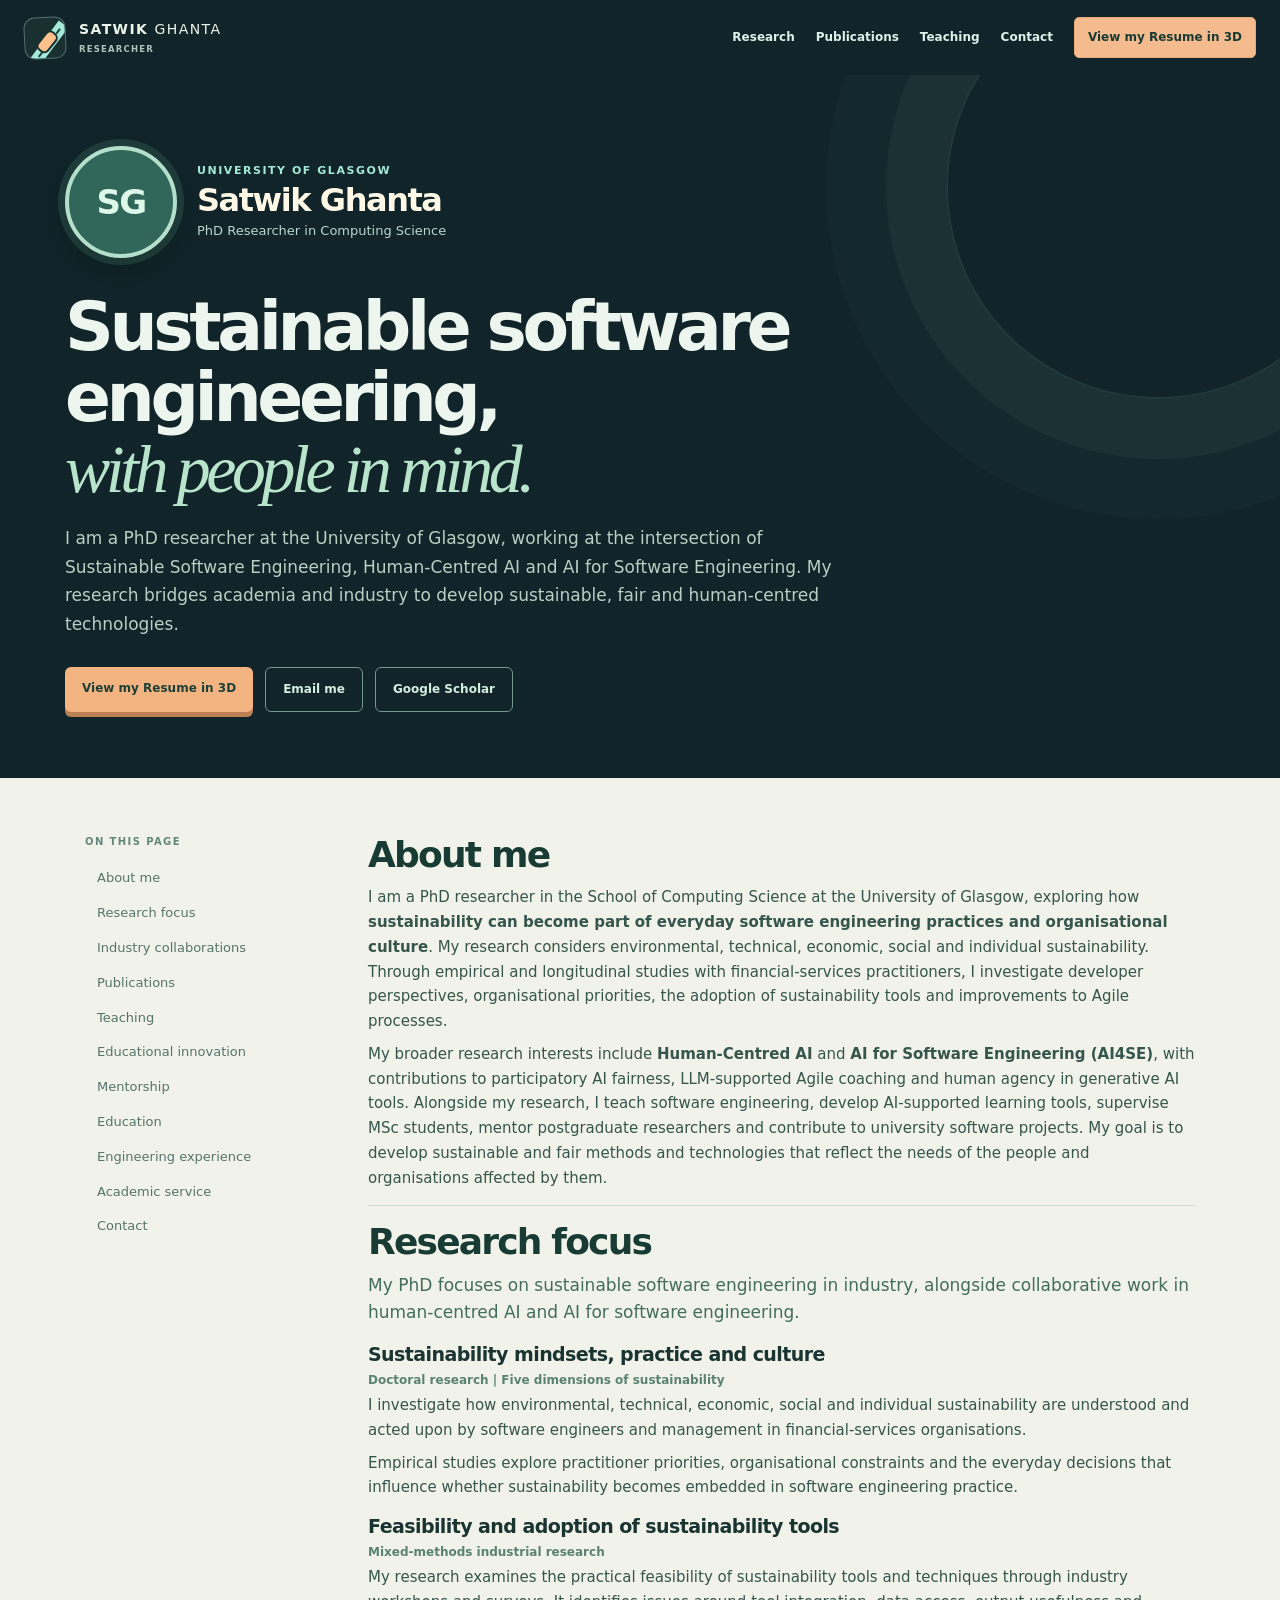
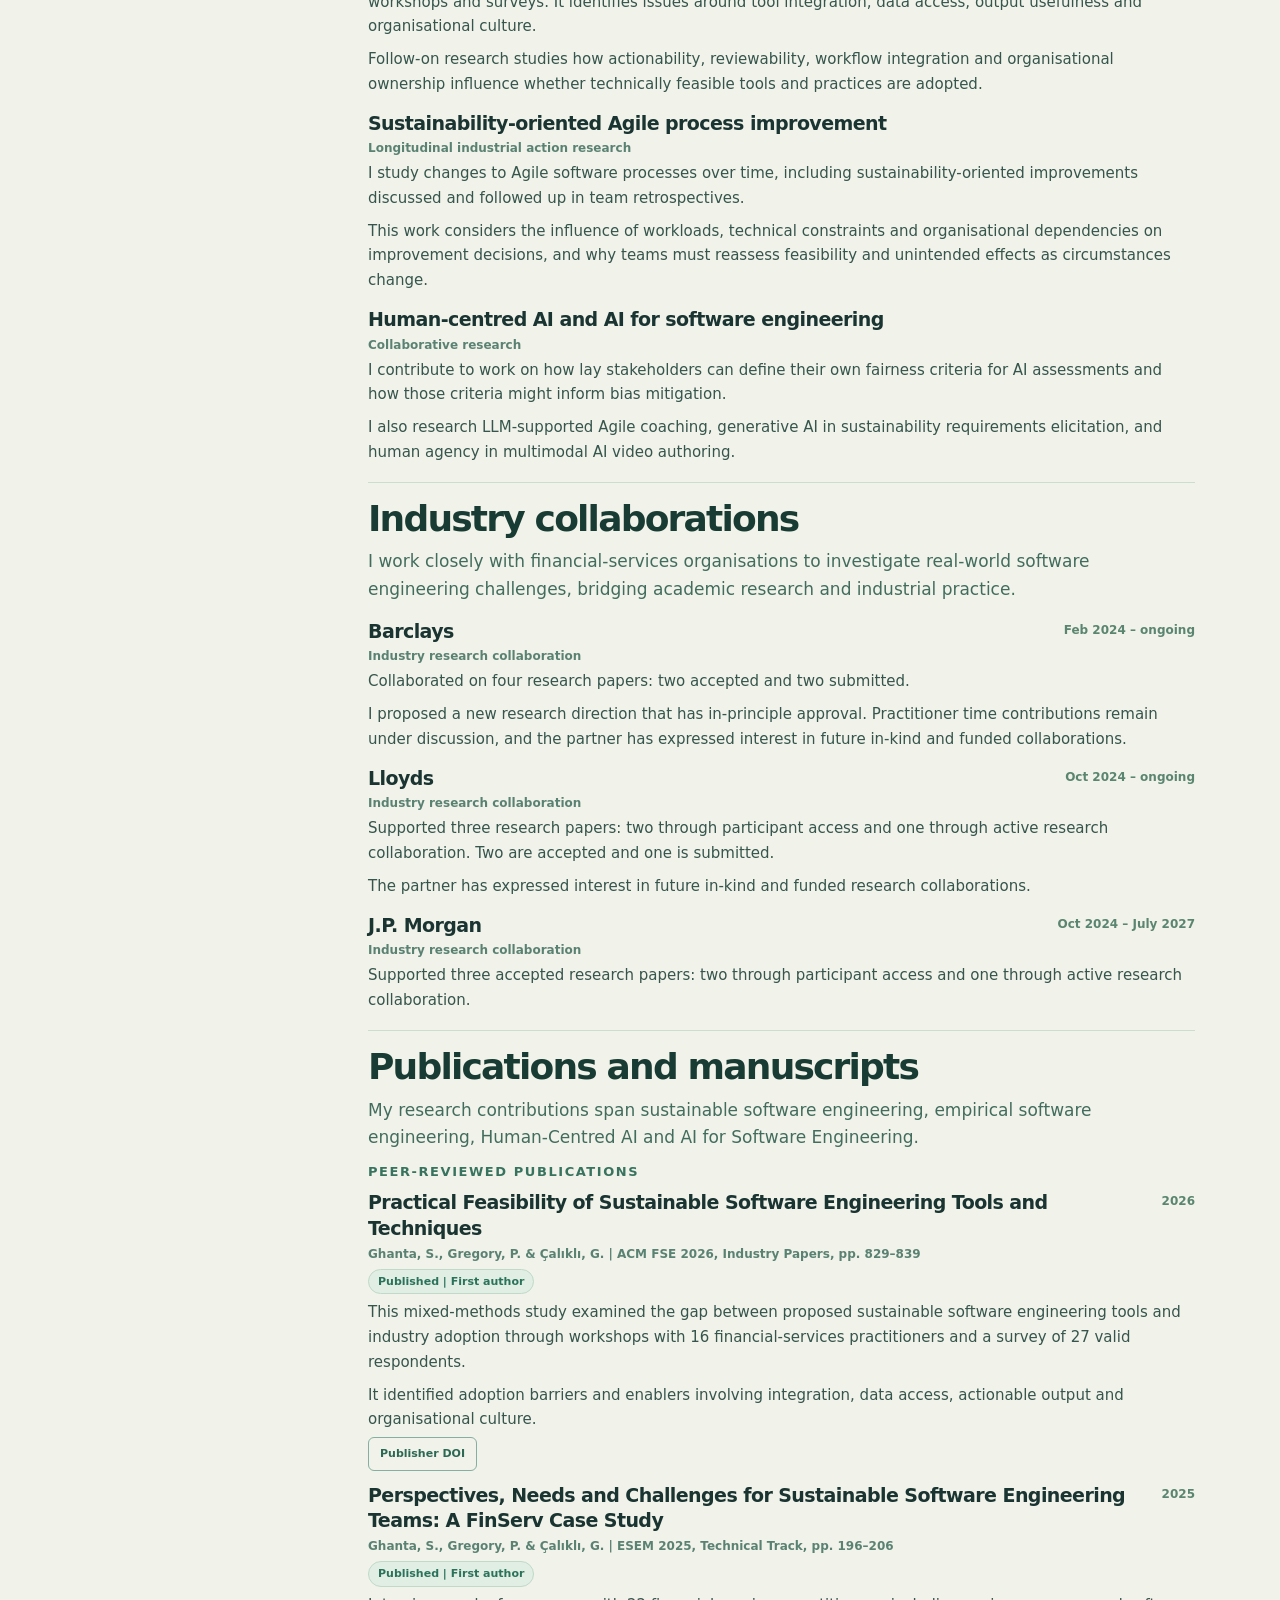
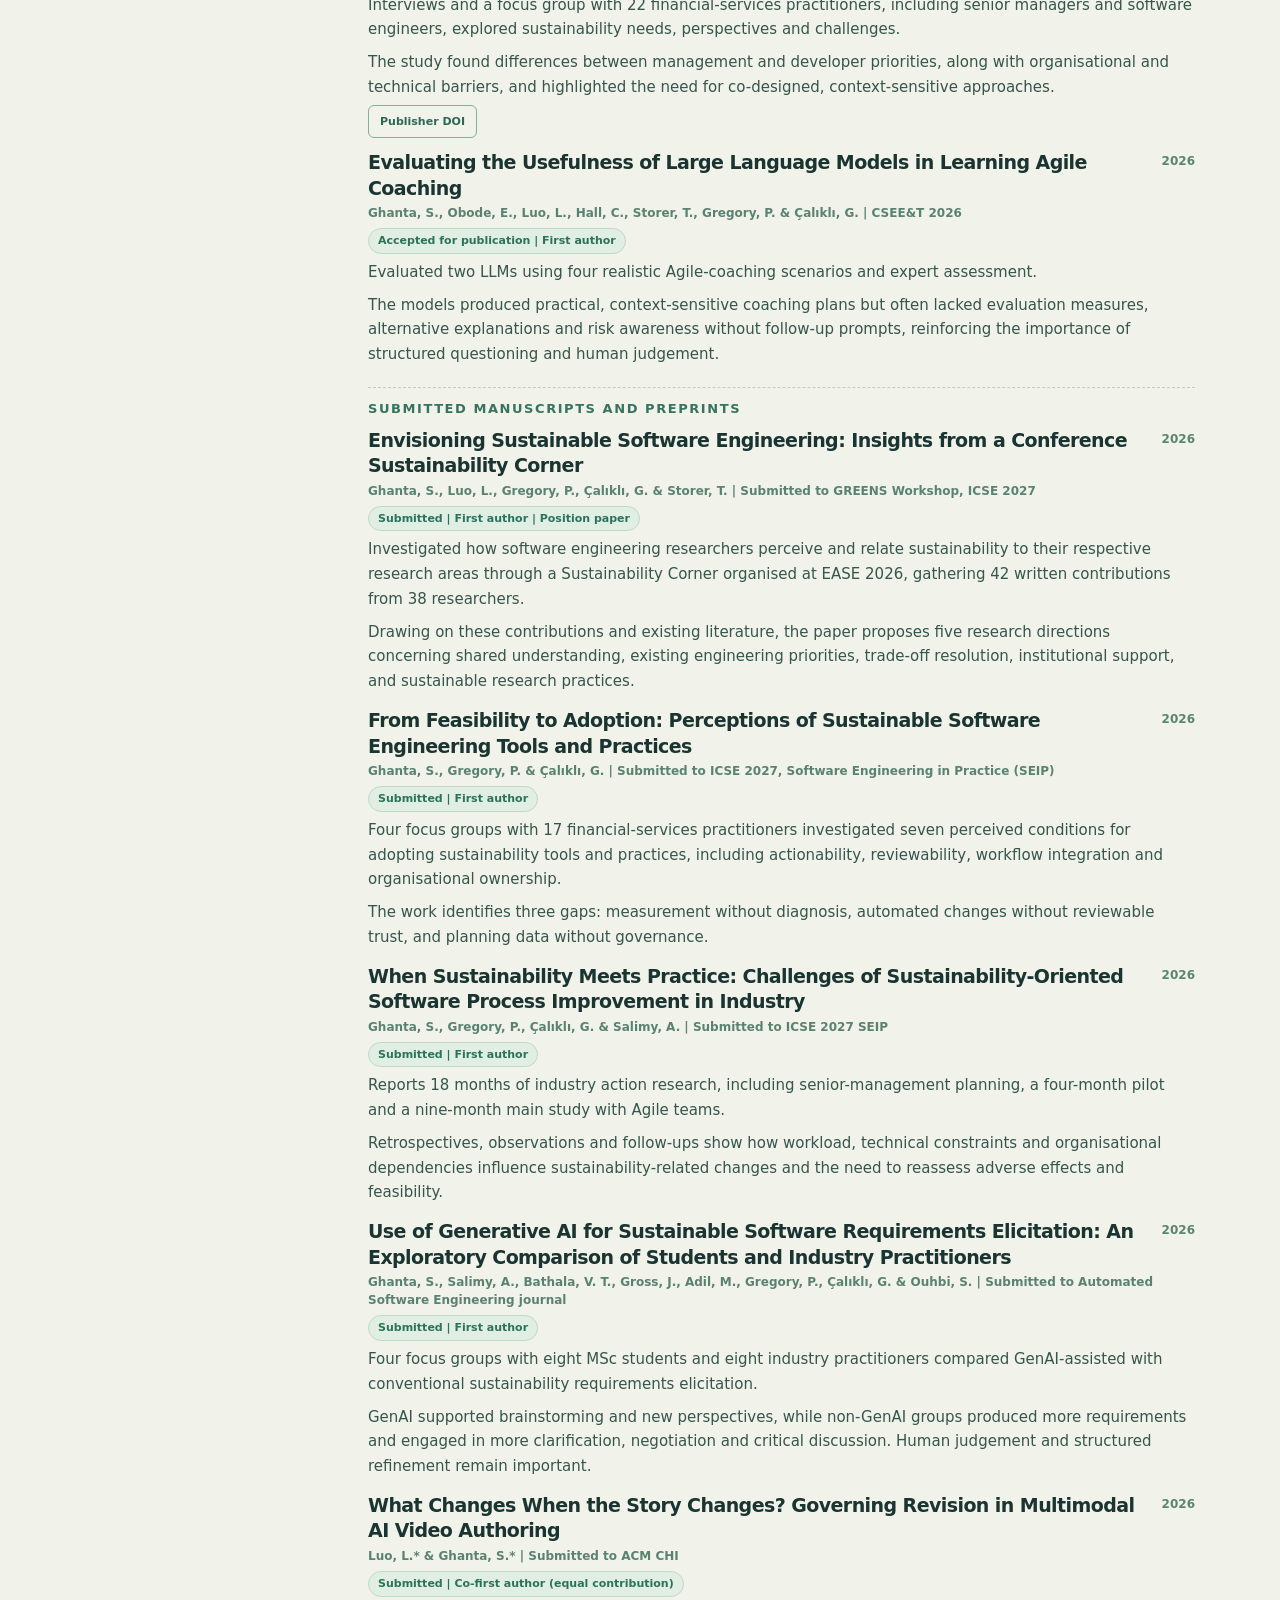
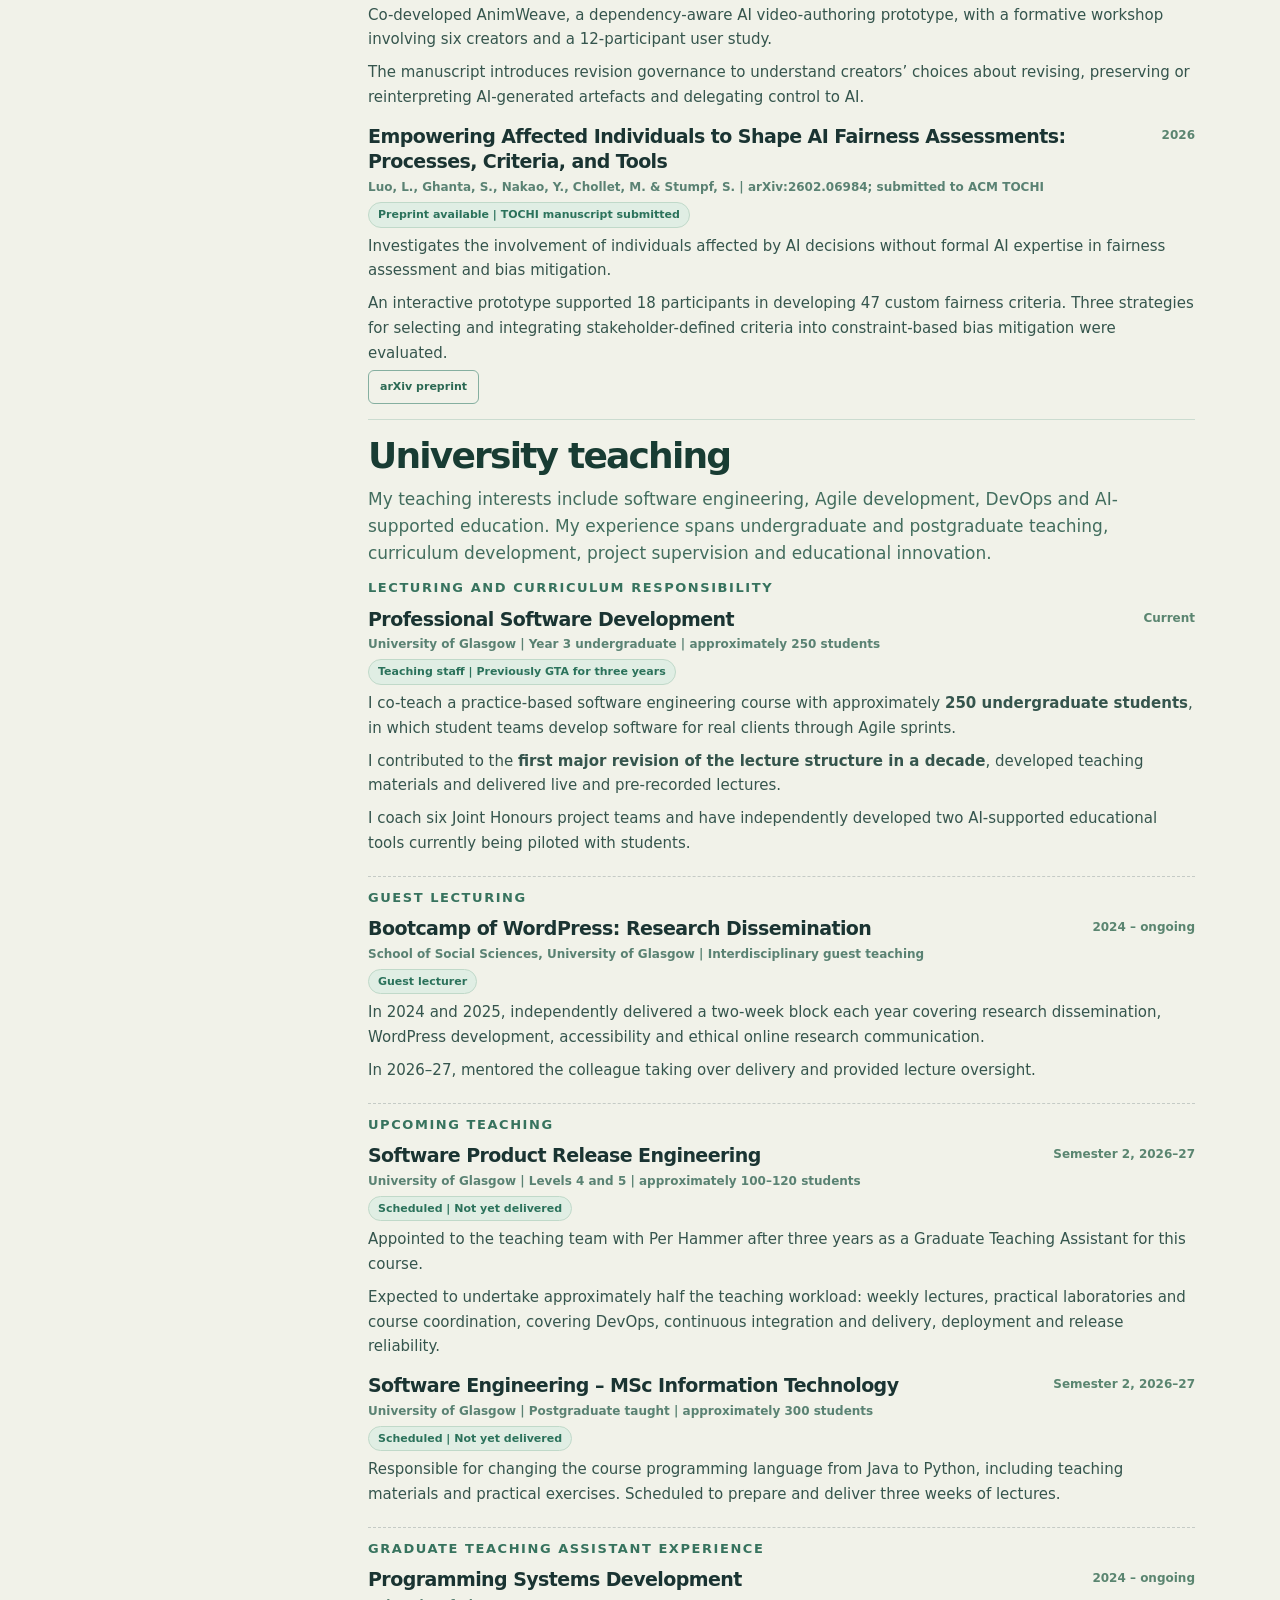
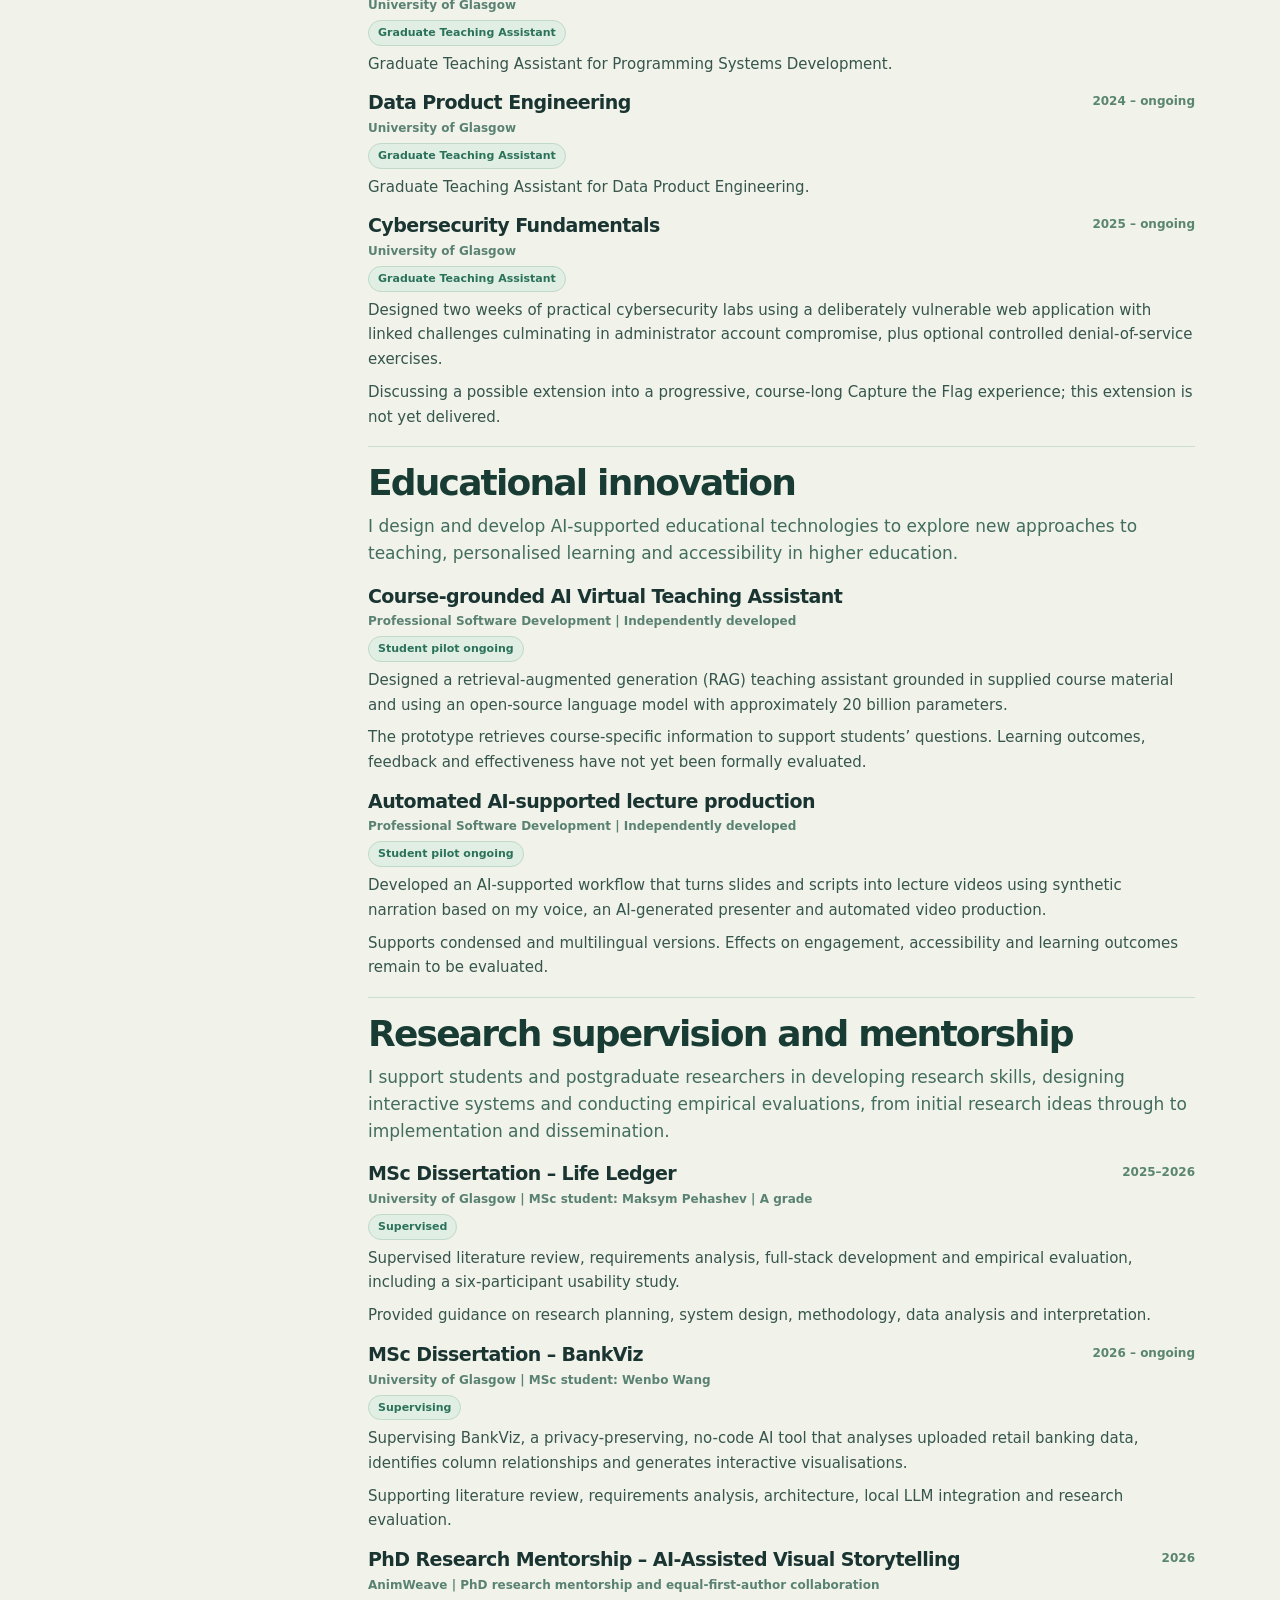
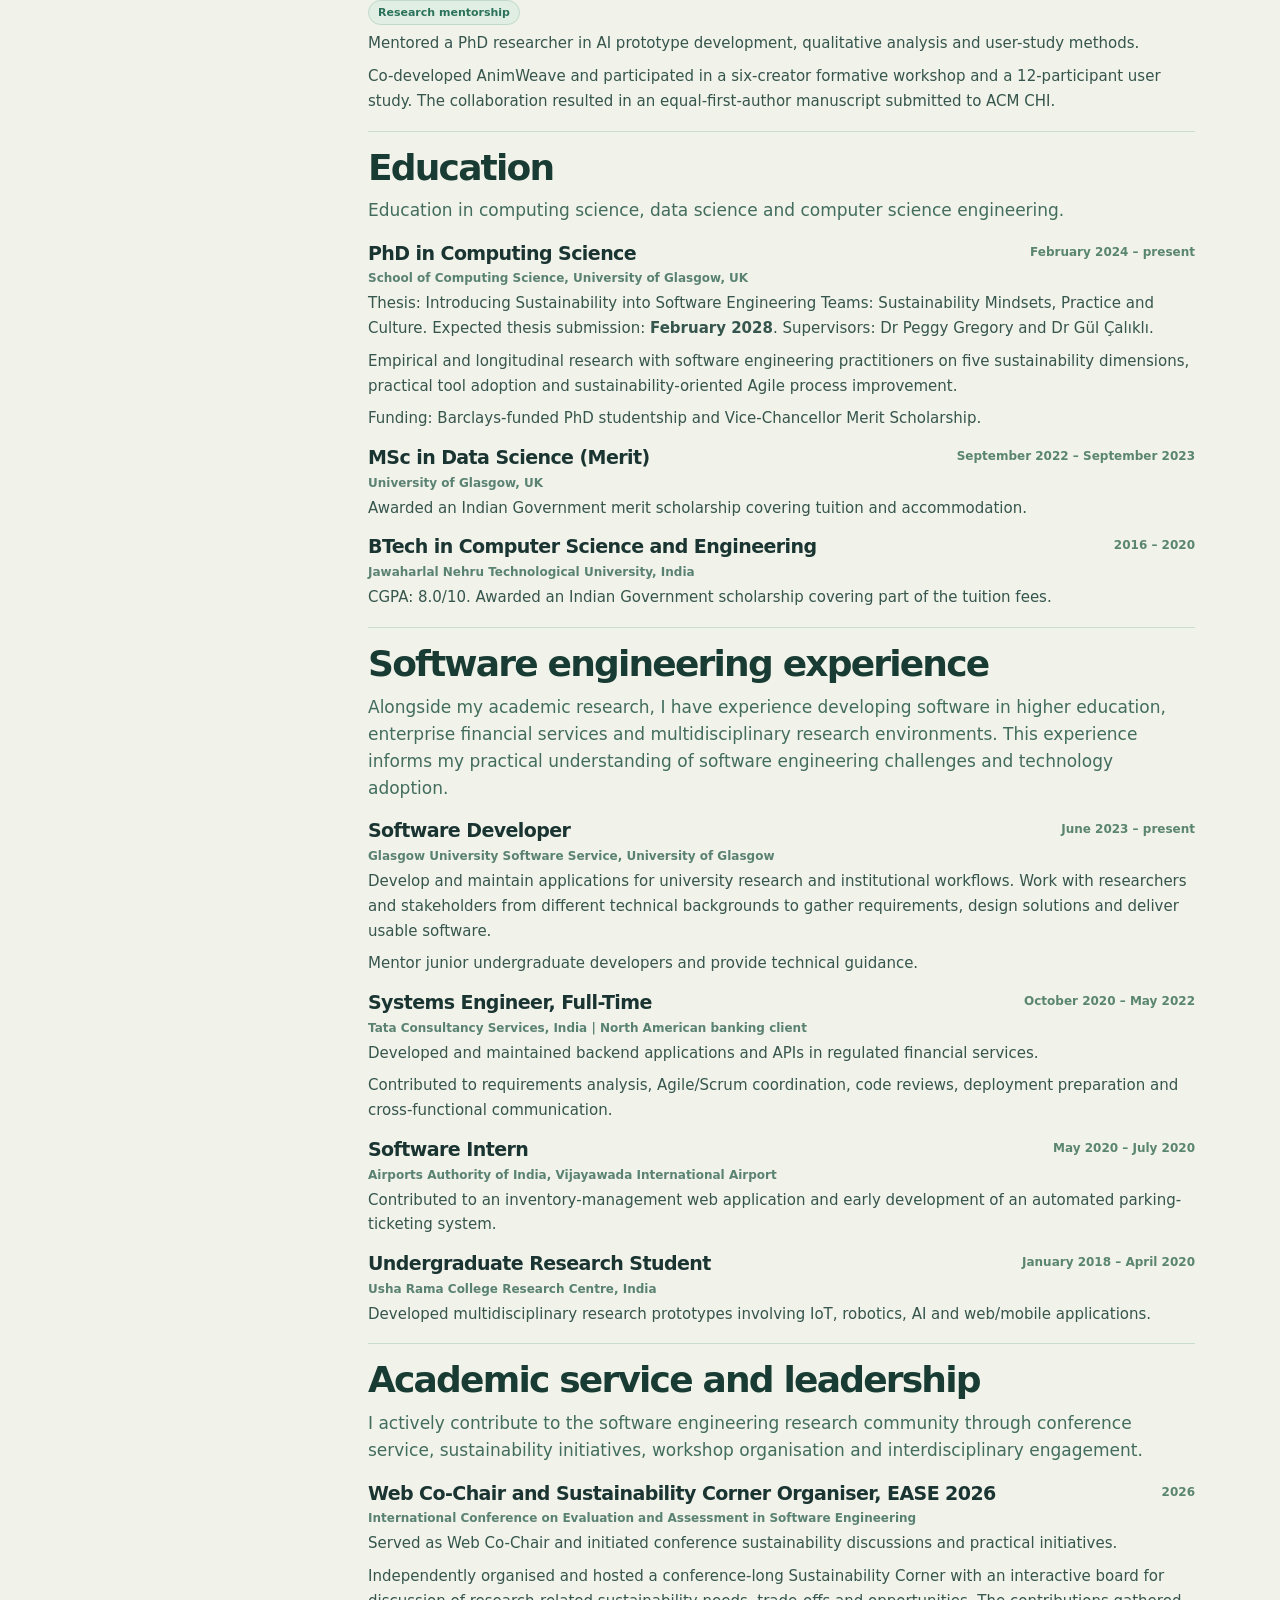
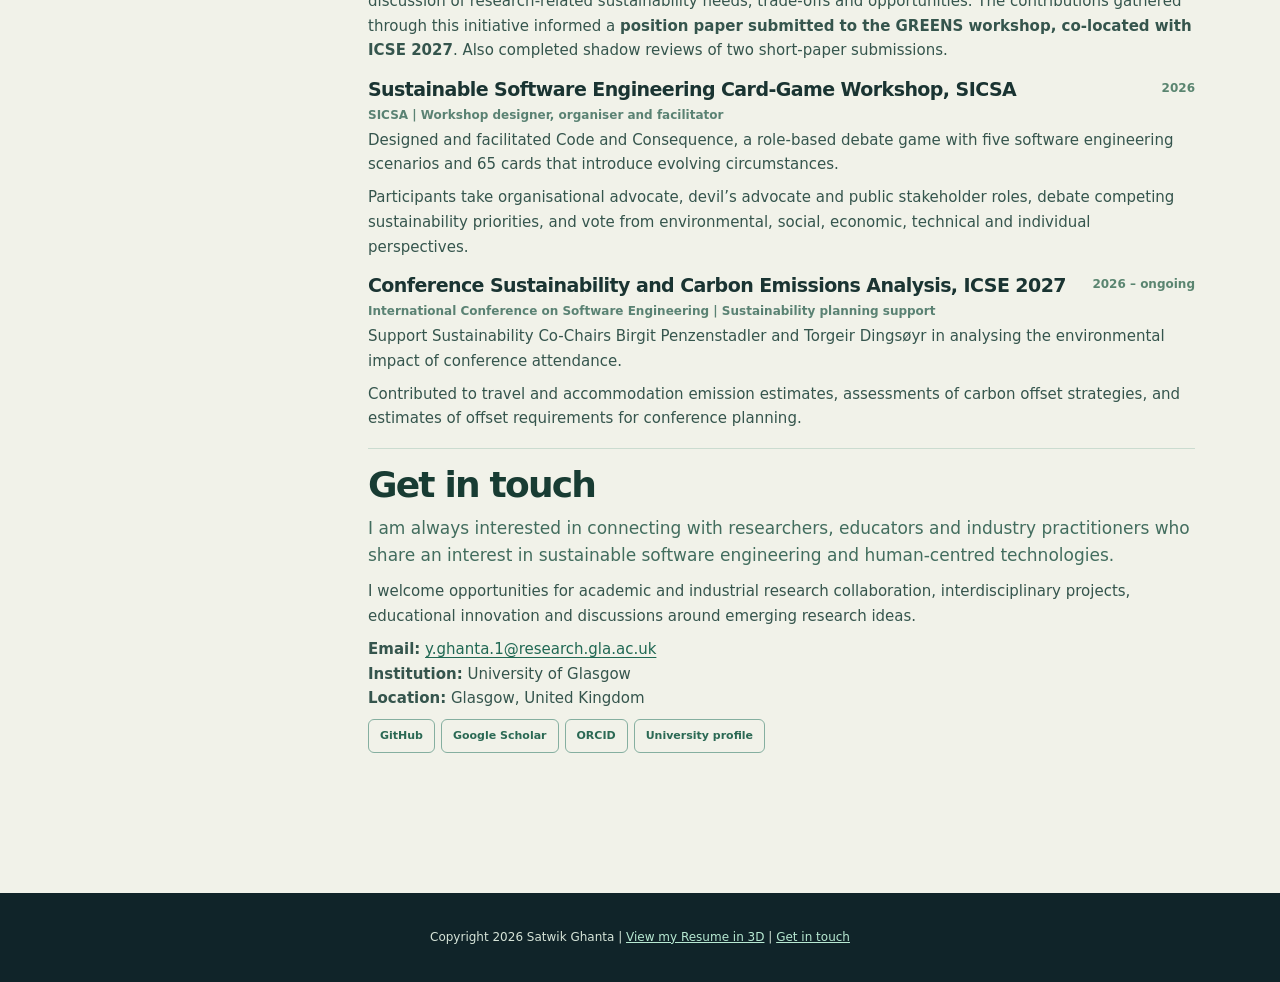
==== commit 5bb05776: "v15" ====
--- a/site/index.html
+++ b/site/index.html
@@ -1,42 +1,538 @@
 <!DOCTYPE html>
-
 <html lang="en">
-<head>
-<meta charset="utf-8"/>
-<meta content="width=device-width, initial-scale=1" name="viewport"/>
-<meta content="#102429" name="theme-color"/>
-<meta content="Satwik Ghanta, PhD researcher at the University of Glasgow. Sustainable software engineering, human-centred AI, publications, teaching and academic service." name="description"/>
-<title>Satwik Ghanta | Research, Publications and Resume</title>
-<link href="assets/favicon.svg" rel="icon" type="image/svg+xml"/>
-<link href="styles.css?v=12" rel="stylesheet"/>
-</head>
-<body class="resume-page resume-expanded">
-<a class="skip-link" href="#about">Skip to main content</a>
-<header class="resume-nav">
-<a class="brand" href="index.html"><span aria-hidden="true" class="brand-mark"><span class="brand-road"></span><span class="brand-car"></span></span><span class="brand-text"><strong>SATWIK <span>GHANTA</span></strong><small>RESEARCHER</small></span></a>
-<nav aria-label="Site navigation" class="resume-nav-links"><a href="#research">Research</a><a href="#publications">Publications</a><a href="#teaching">Teaching</a><a href="#contact">Contact</a><a aria-hidden="true" class="back-drive hidden-2d-link" href="game.html?start=1" tabindex="-1">Play 2D</a><a class="back-city" href="city.html?start=1">View my Resume in 3D</a></nav>
-</header>
-<div class="resume-hero">
-<div class="resume-hero-identity"><span class="profile-photo-frame"><img alt="Portrait of Satwik Ghanta" class="profile-photo" decoding="async" loading="eager" onerror="this.style.display='none';this.nextElementSibling.style.display='grid'" referrerpolicy="no-referrer" src="https://conf.researchr.org/getProfileImage/satwikghanta/5cf32d43-9a10-47d4-a39d-e8c59c543bf7/small?1784966713000="/><span aria-hidden="true" class="profile-fallback">SG</span></span><div class="hero-name"><span class="eyebrow">UNIVERSITY OF GLASGOW</span><strong>Satwik Ghanta</strong><span>PhD Researcher in Computing Science</span></div></div>
-<h1>Sustainable software engineering,<br/><em>with people in mind.</em></h1>
-<p>PhD researcher at the University of Glasgow working on sustainable software engineering, human-centred AI and AI for software engineering.</p>
-<div class="resume-hero-actions"><a aria-hidden="true" class="game-hero-button hidden-2d-link" href="game.html?start=1" tabindex="-1">Play the 2D game</a><a class="city-hero-button" href="city.html?start=1">View my Resume in 3D</a><a class="secondary" href="mailto:y.ghanta.1@research.gla.ac.uk">Email me</a><a class="secondary" href="https://scholar.google.com/citations?user=WJTqjlUAAAAJ" rel="noopener noreferrer" target="_blank">Google Scholar</a></div>
-</div>
-<main class="resume-content">
-<nav aria-label="Resume sections" class="resume-toc"><strong>ON THIS PAGE</strong>
-<a href="#about">About me</a><a href="#research">Research focus</a><a href="#collaborations">Industry collaborations</a><a href="#publications">Publications</a><a href="#teaching">Teaching</a><a href="#innovation">Educational innovation</a><a href="#mentorship">Mentorship</a><a href="#education">Education</a><a href="#engineering">Engineering experience</a><a href="#service">Academic service</a><a href="#contact">Contact</a></nav>
-<article class="resume-article">
-<section id="about"><h2>About me</h2><p class="section-lead">I study how sustainability becomes part of everyday software engineering practices and organisational culture.</p><p>I am a PhD researcher in the School of Computing Science at the University of Glasgow. My work considers environmental, technical, economic, social and individual sustainability. Through empirical and longitudinal studies with financial-services practitioners, I investigate developer perspectives, organisational priorities, the adoption of sustainability tools and improvements to Agile processes.</p><p>My broader research interests include human-centred AI and AI for Software Engineering (AI4SE), with contributions to participatory AI fairness, LLM-supported Agile coaching and human agency in generative AI tools.</p><p>Alongside research, I teach software engineering, develop AI-supported learning tools, supervise MSc students, mentor postgraduate researchers and contribute to university software projects. My goal is to develop sustainable and fair methods and technologies that reflect the needs of the people and organisations affected by them.</p></section>
-<section id="research"><h2>Research focus</h2><p class="section-lead">My PhD focuses on sustainable software engineering in industry, alongside collaborative work in human-centred AI and AI for software engineering.</p><div class="resume-entry"><div class="entry-top"><h3>Sustainability mindsets, practice and culture</h3></div><span class="entry-meta">Doctoral research | Five dimensions of sustainability</span><p>I investigate how environmental, technical, economic, social and individual sustainability are understood and acted upon by software engineers and management in financial-services organisations.</p><p>Empirical studies explore practitioner priorities, organisational constraints and the everyday decisions that influence whether sustainability becomes embedded in software engineering practice.</p></div><div class="resume-entry"><div class="entry-top"><h3>Feasibility and adoption of sustainability tools</h3></div><span class="entry-meta">Mixed-methods industrial research</span><p>My research examines the practical feasibility of sustainability tools and techniques through industry workshops and surveys. It identifies issues around tool integration, data access, output usefulness and organisational culture.</p><p>Follow-on research studies how actionability, reviewability, workflow integration and organisational ownership influence whether technically feasible tools and practices are adopted.</p></div><div class="resume-entry"><div class="entry-top"><h3>Sustainability-oriented Agile process improvement</h3></div><span class="entry-meta">Longitudinal industrial action research</span><p>I study changes to Agile software processes over time, including sustainability-oriented improvements discussed and followed up in team retrospectives.</p><p>This work considers the influence of workloads, technical constraints and organisational dependencies on improvement decisions, and why teams must reassess feasibility and unintended effects as circumstances change.</p></div><div class="resume-entry"><div class="entry-top"><h3>Human-centred AI and AI for software engineering</h3></div><span class="entry-meta">Collaborative research</span><p>I contribute to work on how lay stakeholders can define their own fairness criteria for AI assessments and how those criteria might inform bias mitigation.</p><p>I also research LLM-supported Agile coaching, generative AI in sustainability requirements elicitation, and human agency in multimodal AI video authoring.</p></div></section>
-<section id="collaborations"><h2>Industry collaborations</h2><p class="section-lead">Industry research partnerships and their reported contributions are summarised here as described in my academic CV.</p><div class="resume-entry"><div class="entry-top"><h3>Barclays</h3><span class="entry-date">33 months – ongoing</span></div><span class="entry-meta">Industry research collaboration</span><p>Collaborated on four research papers: two accepted and two submitted.</p><p>I proposed a new research direction that has in-principle approval. Practitioner time contributions remain under discussion, and the partner has expressed interest in future in-kind and funded collaborations.</p></div><div class="resume-entry"><div class="entry-top"><h3>Lloyds</h3><span class="entry-date">24 months – ongoing</span></div><span class="entry-meta">Industry research collaboration</span><p>Supported three research papers: two through participant access and one through active research collaboration. Two are accepted and one is submitted.</p><p>The partner has expressed interest in future in-kind and funded research collaborations.</p></div><div class="resume-entry"><div class="entry-top"><h3>J.P. Morgan</h3><span class="entry-date">24 months</span></div><span class="entry-meta">Industry research collaboration</span><p>Supported three accepted research papers: two through participant access and one through active research collaboration.</p></div></section>
-<section id="publications"><h2>Publications and manuscripts</h2><p class="section-lead">Peer-reviewed publications are separated from submitted manuscripts. Submission is not acceptance; authorship and publication status follow my PDF CV.</p><h3 class="resume-subheading">Peer-reviewed publications</h3><div class="resume-entry"><div class="entry-top"><h3>Practical Feasibility of Sustainable Software Engineering Tools and Techniques</h3><span class="entry-date">2026</span></div><span class="entry-meta">Ghanta, S., Gregory, P. &amp; Çalıklı, G. | ACM FSE 2026, Industry Papers, pp. 829–839</span><span class="resume-status">Published | First author</span><p>This mixed-methods study examined the gap between proposed sustainable software engineering tools and industry adoption through workshops with 16 financial-services practitioners and a survey of 27 valid respondents.</p><p>It identified adoption barriers and enablers involving integration, data access, actionable output and organisational culture.</p><div class="entry-links"><a class="pill-link" href="https://doi.org/10.1145/3803437.3805254" rel="noopener noreferrer" target="_blank">Publisher DOI</a></div></div><div class="resume-entry"><div class="entry-top"><h3>Perspectives, Needs and Challenges for Sustainable Software Engineering Teams: A FinServ Case Study</h3><span class="entry-date">2025</span></div><span class="entry-meta">Ghanta, S., Gregory, P. &amp; Çalıklı, G. | ESEM 2025, Technical Track, pp. 196–206</span><span class="resume-status">Published | First author</span><p>Interviews and a focus group with 22 financial-services practitioners, including senior managers and software engineers, explored sustainability needs, perspectives and challenges.</p><p>The study found differences between management and developer priorities, along with organisational and technical barriers, and highlighted the need for co-designed, context-sensitive approaches.</p><div class="entry-links"><a class="pill-link" href="https://doi.org/10.1109/ESEM64174.2025.00022" rel="noopener noreferrer" target="_blank">Publisher DOI</a></div></div><div class="resume-entry"><div class="entry-top"><h3>Evaluating the Usefulness of Large Language Models in Learning Agile Coaching</h3><span class="entry-date">2026</span></div><span class="entry-meta">Ghanta, S., Obode, E., Luo, L., Hall, C., Storer, T., Gregory, P. &amp; Çalıklı, G. | CSEE&amp;T 2026</span><span class="resume-status">Accepted for publication | First author</span><p>Evaluated two LLMs using four realistic Agile-coaching scenarios and expert assessment.</p><p>The models produced practical, context-sensitive coaching plans but often lacked evaluation measures, alternative explanations and risk awareness without follow-up prompts, reinforcing the importance of structured questioning and human judgement.</p></div><h3 class="resume-subheading">Submitted manuscripts and preprints</h3><div class="resume-entry"><div class="entry-top"><h3>From Feasibility to Adoption: Perceptions of Sustainable Software Engineering Tools and Practices</h3><span class="entry-date">2026</span></div><span class="entry-meta">Ghanta, S., Gregory, P. &amp; Çalıklı, G. | Submitted to ICSE 2027, Software Engineering in Practice (SEIP)</span><span class="resume-status">Submitted | First author</span><p>Four focus groups with 17 financial-services practitioners investigated seven perceived conditions for adopting sustainability tools and practices, including actionability, reviewability, workflow integration and organisational ownership.</p><p>The work identifies three gaps: measurement without diagnosis, automated changes without reviewable trust, and planning data without governance.</p></div><div class="resume-entry"><div class="entry-top"><h3>When Sustainability Meets Practice: Challenges of Sustainability-Oriented Software Process Improvement in Industry</h3><span class="entry-date">2026</span></div><span class="entry-meta">Ghanta, S., Gregory, P., Çalıklı, G. &amp; Salimy, A. | Submitted to ICSE 2027 SEIP</span><span class="resume-status">Submitted | First author</span><p>Reports 18 months of industry action research, including senior-management planning, a four-month pilot and a nine-month main study with Agile teams.</p><p>Retrospectives, observations and follow-ups show how workload, technical constraints and organisational dependencies influence sustainability-related changes and the need to reassess adverse effects and feasibility.</p></div><div class="resume-entry"><div class="entry-top"><h3>Use of Generative AI for Sustainable Software Requirements Elicitation: An Exploratory Comparison of Students and Industry Practitioners</h3><span class="entry-date">2026</span></div><span class="entry-meta">Ghanta, S., Salimy, A., Bathala, V. T., Gross, J., Adil, M., Gregory, P., Çalıklı, G. &amp; Ouhbi, S. | Submitted to Automated Software Engineering journal</span><span class="resume-status">Submitted | First author</span><p>Four focus groups with eight MSc students and eight industry practitioners compared GenAI-assisted with conventional sustainability requirements elicitation.</p><p>GenAI supported brainstorming and new perspectives, while non-GenAI groups produced more requirements and engaged in more clarification, negotiation and critical discussion. Human judgement and structured refinement remain important.</p></div><div class="resume-entry"><div class="entry-top"><h3>What Changes When the Story Changes? Governing Revision in Multimodal AI Video Authoring</h3><span class="entry-date">2026</span></div><span class="entry-meta">Luo, L.* &amp; Ghanta, S.* | Submitted to ACM CHI</span><span class="resume-status">Submitted | Co-first author (equal contribution)</span><p>Co-developed AnimWeave, a dependency-aware AI video-authoring prototype, with a formative workshop involving six creators and a 12-participant user study.</p><p>The manuscript introduces revision governance to understand creators’ choices about revising, preserving or reinterpreting AI-generated artefacts and delegating control to AI.</p></div><div class="resume-entry"><div class="entry-top"><h3>Empowering Affected Individuals to Shape AI Fairness Assessments: Processes, Criteria, and Tools</h3><span class="entry-date">2026</span></div><span class="entry-meta">Luo, L., Ghanta, S., Nakao, Y., Chollet, M. &amp; Stumpf, S. | arXiv:2602.06984; submitted to ACM TOCHI</span><span class="resume-status">Preprint available | TOCHI manuscript submitted</span><p>Investigates the involvement of individuals affected by AI decisions without formal AI expertise in fairness assessment and bias mitigation.</p><p>An interactive prototype supported 18 participants in developing 47 custom fairness criteria. Three strategies for selecting and integrating stakeholder-defined criteria into constraint-based bias mitigation were evaluated.</p><div class="entry-links"><a class="pill-link" href="https://arxiv.org/abs/2602.06984" rel="noopener noreferrer" target="_blank">arXiv preprint</a></div></div></section>
-<section id="teaching"><h2>University teaching</h2><p class="section-lead">Current teaching and past contributions are distinguished from scheduled teaching that has not yet been delivered.</p><h3 class="resume-subheading">Lecturing and curriculum responsibility</h3><div class="resume-entry"><div class="entry-top"><h3>Professional Software Development</h3><span class="entry-date">Current</span></div><span class="entry-meta">University of Glasgow | Year 3 undergraduate | approximately 250 students</span><span class="resume-status">Teaching staff | Previously GTA for three years</span><p>Co-teach a practice-based software engineering course in which student teams build software for external clients through Agile sprints. I helped revise the lecture structure for the first time in a decade, developed materials, and delivered live and recorded lectures.</p><p>Coach six Joint Honours teams in requirements elicitation, Scrum, client communication and software delivery; provide marking support and independently developed two AI teaching tools under student pilot.</p></div><h3 class="resume-subheading">Guest lecturing</h3><div class="resume-entry"><div class="entry-top"><h3>Bootcamp of WordPress: Research Dissemination</h3><span class="entry-date">2024 – ongoing</span></div><span class="entry-meta">School of Social Sciences, University of Glasgow | Interdisciplinary guest teaching</span><span class="resume-status">Guest lecturer</span><p>In 2024 and 2025, independently delivered a two-week block each year covering research dissemination, WordPress development, accessibility and ethical online research communication.</p><p>In 2026–27, mentored the colleague taking over delivery and provided lecture oversight.</p></div><h3 class="resume-subheading">Scheduled teaching — not yet delivered</h3><div class="resume-entry"><div class="entry-top"><h3>Software Product Release Engineering</h3><span class="entry-date">Semester 2, 2026–27</span></div><span class="entry-meta">University of Glasgow | Levels 4 and 5 | approximately 100–120 students</span><span class="resume-status">Scheduled | Not yet delivered</span><p>Appointed to the teaching team with Per Hammer after three years as a Graduate Teaching Assistant for this course.</p><p>Expected to undertake approximately half the teaching workload: weekly lectures, practical laboratories and course coordination, covering DevOps, continuous integration and delivery, deployment and release reliability.</p></div><div class="resume-entry"><div class="entry-top"><h3>Software Engineering – MSc Information Technology</h3><span class="entry-date">Semester 2, 2026–27</span></div><span class="entry-meta">University of Glasgow | Postgraduate taught | approximately 60–70 students</span><span class="resume-status">Scheduled | Not yet delivered</span><p>Responsible for changing the course programming language from Java to Python, including teaching materials and practical exercises. Scheduled to prepare and deliver three weeks of lectures.</p></div><h3 class="resume-subheading">Other key Graduate Teaching Assistant roles</h3><div class="resume-entry"><div class="entry-top"><h3>Programming Systems Development</h3><span class="entry-date">2024 – ongoing</span></div><span class="entry-meta">University of Glasgow</span><span class="resume-status">Graduate Teaching Assistant</span><p>Graduate Teaching Assistant for Programming Systems Development.</p></div><div class="resume-entry"><div class="entry-top"><h3>Data Product Engineering</h3><span class="entry-date">2024 – ongoing</span></div><span class="entry-meta">University of Glasgow</span><span class="resume-status">Graduate Teaching Assistant</span><p>Graduate Teaching Assistant for Data Product Engineering.</p></div><div class="resume-entry"><div class="entry-top"><h3>Cybersecurity Fundamentals</h3><span class="entry-date">2025 – ongoing</span></div><span class="entry-meta">University of Glasgow</span><span class="resume-status">Graduate Teaching Assistant</span><p>Designed two weeks of practical cybersecurity labs using a deliberately vulnerable web application with linked challenges culminating in administrator account compromise, plus optional controlled denial-of-service exercises.</p><p>Discussing a possible extension into a progressive, course-long Capture the Flag experience; this extension is not yet delivered.</p></div></section>
-<section id="innovation"><h2>Educational software and course innovation</h2><p class="section-lead">Two independently developed AI-supported teaching tools are in student pilots; their educational impact has not yet been formally evaluated.</p><div class="resume-entry"><div class="entry-top"><h3>Course-grounded AI Virtual Teaching Assistant</h3></div><span class="entry-meta">Professional Software Development | Independently developed</span><span class="resume-status">Student pilot ongoing</span><p>Designed a retrieval-augmented generation (RAG) teaching assistant grounded in supplied course material and using an open-source language model with approximately 20 billion parameters.</p><p>The prototype retrieves course-specific information to support students’ questions. Learning outcomes, feedback and effectiveness have not yet been formally evaluated.</p></div><div class="resume-entry"><div class="entry-top"><h3>Automated AI-supported lecture production</h3></div><span class="entry-meta">Professional Software Development | Independently developed</span><span class="resume-status">Student pilot ongoing</span><p>Developed an AI-supported workflow that turns slides and scripts into lecture videos using synthetic narration based on my voice, an AI-generated presenter and automated video production.</p><p>Supports condensed and multilingual versions. Effects on engagement, accessibility and learning outcomes remain to be evaluated.</p></div></section>
-<section id="mentorship"><h2>Research supervision and mentorship</h2><p class="section-lead">MSc dissertation supervision and research mentorship at the University of Glasgow.</p><div class="resume-entry"><div class="entry-top"><h3>MSc Dissertation – Life Ledger</h3><span class="entry-date">2025–2026</span></div><span class="entry-meta">University of Glasgow | MSc student: Maksym Pehashev | A grade</span><span class="resume-status">Supervised</span><p>Supervised literature review, requirements analysis, full-stack development and empirical evaluation, including a six-participant usability study.</p><p>Provided guidance on research planning, system design, methodology, data analysis and interpretation.</p></div><div class="resume-entry"><div class="entry-top"><h3>MSc Dissertation – BankViz</h3><span class="entry-date">2026 – ongoing</span></div><span class="entry-meta">University of Glasgow | MSc student: Wenbo Wang</span><span class="resume-status">Supervising</span><p>Supervising BankViz, a privacy-preserving, no-code AI tool that analyses uploaded retail banking data, identifies column relationships and generates interactive visualisations.</p><p>Supporting literature review, requirements analysis, architecture, local LLM integration and research evaluation.</p></div><div class="resume-entry"><div class="entry-top"><h3>PhD Research Mentorship – AI-Assisted Visual Storytelling</h3><span class="entry-date">2026</span></div><span class="entry-meta">AnimWeave | PhD research mentorship and equal-first-author collaboration</span><span class="resume-status">Research mentorship</span><p>Mentored a PhD researcher in AI prototype development, qualitative analysis and user-study methods.</p><p>Co-developed AnimWeave and participated in a six-creator formative workshop and a 12-participant user study. The collaboration resulted in an equal-first-author manuscript submitted to ACM CHI.</p></div></section>
-<section id="education"><h2>Education</h2><p class="section-lead">Education in computing science, data science and computer science engineering.</p><div class="resume-entry"><div class="entry-top"><h3>PhD in Computing Science</h3><span class="entry-date">February 2024 – present</span></div><span class="entry-meta">School of Computing Science, University of Glasgow, UK</span><p>Thesis: Introducing Sustainability into Software Engineering Teams: Sustainability Mindsets, Practice and Culture. Expected thesis submission: August 2027. Supervisors: Dr Peggy Gregory and Dr Gül Çalıklı.</p><p>Empirical and longitudinal research with software engineering practitioners on five sustainability dimensions, practical tool adoption and sustainability-oriented Agile process improvement.</p><p>Funding: Barclays-funded PhD studentship and Vice-Chancellor Merit Scholarship.</p></div><div class="resume-entry"><div class="entry-top"><h3>MSc in Data Science (Merit)</h3><span class="entry-date">September 2022 – September 2023</span></div><span class="entry-meta">University of Glasgow, UK</span><p>Awarded an Indian Government merit scholarship covering tuition and accommodation.</p></div><div class="resume-entry"><div class="entry-top"><h3>BTech in Computer Science and Engineering</h3><span class="entry-date">2016 – 2020</span></div><span class="entry-meta">Jawaharlal Nehru Technological University, India</span><p>CGPA: 8.0/10. Awarded an Indian Government scholarship covering part of the tuition fees.</p></div></section>
-<section id="engineering"><h2>Professional software engineering</h2><p class="section-lead">Professional work in software development, financial-services systems engineering and research prototypes.</p><div class="resume-entry"><div class="entry-top"><h3>Software Developer</h3><span class="entry-date">June 2023 – present</span></div><span class="entry-meta">Glasgow University Software Service, University of Glasgow</span><p>Develop and maintain applications for university research and institutional workflows. Work with researchers and stakeholders from different technical backgrounds to gather requirements, design solutions and deliver usable software.</p><p>Mentor junior undergraduate developers and provide technical guidance.</p></div><div class="resume-entry"><div class="entry-top"><h3>Systems Engineer, Full-Time</h3><span class="entry-date">October 2020 – May 2022</span></div><span class="entry-meta">Tata Consultancy Services, India | North American banking client</span><p>Developed and maintained backend applications and APIs in regulated financial services.</p><p>Contributed to requirements analysis, Agile/Scrum coordination, code reviews, deployment preparation and cross-functional communication.</p></div><div class="resume-entry"><div class="entry-top"><h3>Software Intern</h3><span class="entry-date">May 2020 – July 2020</span></div><span class="entry-meta">Airports Authority of India, Vijayawada International Airport</span><p>Contributed to an inventory-management web application and early development of an automated parking-ticketing system.</p></div><div class="resume-entry"><div class="entry-top"><h3>Undergraduate Research Student</h3><span class="entry-date">January 2018 – April 2020</span></div><span class="entry-meta">Usha Rama College Research Centre, India</span><p>Developed multidisciplinary research prototypes involving IoT, robotics, AI and web/mobile applications.</p></div></section>
-<section id="service"><h2>Academic service and community</h2><p class="section-lead">Conference service and sustainability-focused community engagement.</p><div class="resume-entry"><div class="entry-top"><h3>Web Co-Chair and Sustainability Corner Organiser, EASE 2026</h3><span class="entry-date">2026</span></div><span class="entry-meta">International Conference on Evaluation and Assessment in Software Engineering</span><p>Served as Web Co-Chair and initiated conference sustainability discussions and practical initiatives.</p><p>Independently organised and hosted a conference-long Sustainability Corner with an interactive board for discussion of research-related sustainability needs, trade-offs and opportunities. Contributions are being analysed for a planned arXiv preprint. Also completed shadow reviews of two short-paper submissions.</p></div><div class="resume-entry"><div class="entry-top"><h3>Sustainable Software Engineering Card-Game Workshop, SICSA</h3><span class="entry-date">2026</span></div><span class="entry-meta">SICSA | Workshop designer, organiser and facilitator</span><p>Designed and facilitated Code and Consequence, a role-based debate game with five software engineering scenarios and 65 cards that introduce evolving circumstances.</p><p>Participants take organisational advocate, devil’s advocate and public stakeholder roles, debate competing sustainability priorities, and vote from environmental, social, economic, technical and individual perspectives.</p></div><div class="resume-entry"><div class="entry-top"><h3>Conference Sustainability and Carbon Emissions Analysis, ICSE 2027</h3><span class="entry-date">2026 – ongoing</span></div><span class="entry-meta">International Conference on Software Engineering | Sustainability planning support</span><p>Support Sustainability Co-Chairs Birgit Penzenstadler and Torgeir Dingsøyr in analysing the environmental impact of conference attendance.</p><p>Contributed to travel and accommodation emission estimates, assessments of carbon offset strategies, and estimates of offset requirements for conference planning.</p></div></section>
-<section id="contact"><h2>Get in touch</h2><p class="section-lead">I welcome conversations about research collaboration, education and building software with people and long-term consequences in mind.</p><p>If you are interested in sustainable software engineering, empirical industry research, human-centred AI or educational software, I would be glad to hear from you.</p><p><strong>Email:</strong> <a href="mailto:y.ghanta.1@research.gla.ac.uk">y.ghanta.1@research.gla.ac.uk</a><br/><strong>Institution:</strong> University of Glasgow<br/><strong>Location:</strong> Glasgow, United Kingdom</p><div class="entry-links"><a class="pill-link" href="https://github.com/yasat" rel="noopener noreferrer" target="_blank">GitHub</a><a class="pill-link" href="https://scholar.google.com/citations?user=WJTqjlUAAAAJ" rel="noopener noreferrer" target="_blank">Google Scholar</a><a class="pill-link" href="https://orcid.org/0009-0003-1110-055X" rel="noopener noreferrer" target="_blank">ORCID</a><a class="pill-link" href="https://www.gla.ac.uk/pgrs/yogendranagasatwikghanta/" rel="noopener noreferrer" target="_blank">University profile</a></div></section>
-</article></main>
-<footer class="resume-footer">Copyright 2026 Satwik Ghanta | <a aria-hidden="true" class="hidden-2d-link" href="game.html?start=1" tabindex="-1">Play the 2D game</a><a href="city.html?start=1">View my Resume in 3D</a> | <a href="mailto:y.ghanta.1@research.gla.ac.uk">Get in touch</a></footer>
-</body></html>+    <head>
+        <meta charset="utf-8"/>
+        <meta content="width=device-width, initial-scale=1" name="viewport"/>
+        <meta content="#102429" name="theme-color"/>
+        <meta content="Satwik Ghanta, PhD researcher at the University of Glasgow. Sustainable software engineering, human-centred AI, publications, teaching and academic service." name="description"/>
+        <title>Satwik Ghanta | Research, Publications and Resume</title>
+        <link href="assets/favicon.svg" rel="icon" type="image/svg+xml"/>
+        <link href="styles.css?v=12" rel="stylesheet"/>
+    </head>
+    <body class="resume-page resume-expanded">
+        <a class="skip-link" href="#about">Skip to main content</a>
+        <header class="resume-nav">
+            <a class="brand" href="index.html"><span aria-hidden="true" class="brand-mark"><span class="brand-road"></span><span class="brand-car"></span></span><span class="brand-text"><strong>SATWIK <span>GHANTA</span></strong><small>RESEARCHER</small></span></a>
+            <nav aria-label="Site navigation" class="resume-nav-links">
+                <a href="#research">Research</a>
+                <a href="#publications">Publications</a>
+                <a href="#teaching">Teaching</a>
+                <a href="#contact">Contact</a>
+                <a aria-hidden="true" class="back-drive hidden-2d-link" href="game.html?start=1" tabindex="-1">Play 2D</a>
+                <a class="back-city" href="city.html?start=1">View my Resume in 3D</a>
+            </nav>
+        </header>
+        <div class="resume-hero">
+            <div class="resume-hero-identity">
+                <span class="profile-photo-frame"><img alt="Portrait of Satwik Ghanta" class="profile-photo" decoding="async" loading="eager" onerror="this.style.display='none';this.nextElementSibling.style.display='grid'" referrerpolicy="no-referrer" src="https://conf.researchr.org/getProfileImage/satwikghanta/5cf32d43-9a10-47d4-a39d-e8c59c543bf7/small?1784966713000="/><span aria-hidden="true" class="profile-fallback">SG</span></span>
+                <div class="hero-name">
+                    <span class="eyebrow">UNIVERSITY OF GLASGOW</span>
+                    <strong>Satwik Ghanta</strong>
+                    <span>PhD Researcher in Computing Science</span>
+                </div>
+            </div>
+            <h1>Sustainable software engineering,<br/><em>with people in mind.</em></h1>
+            <p>I am a PhD researcher at the University of Glasgow, working at the intersection of Sustainable Software Engineering, Human-Centred AI and AI for Software Engineering. My research bridges academia and industry to develop sustainable, fair and human-centred technologies.</p>
+            <div class="resume-hero-actions">
+                <a aria-hidden="true" class="game-hero-button hidden-2d-link" href="game.html?start=1" tabindex="-1">Play the 2D game</a>
+                <a class="city-hero-button" href="city.html?start=1">View my Resume in 3D</a>
+                <a class="secondary" href="mailto:y.ghanta.1@research.gla.ac.uk">Email me</a>
+                <a class="secondary" href="https://scholar.google.com/citations?user=WJTqjlUAAAAJ" rel="noopener noreferrer" target="_blank">Google Scholar</a>
+            </div>
+        </div>
+        <main class="resume-content">
+            <nav aria-label="Resume sections" class="resume-toc">
+                <strong>ON THIS PAGE</strong>
+                <a href="#about">About me</a>
+                <a href="#research">Research focus</a>
+                <a href="#collaborations">Industry collaborations</a>
+                <a href="#publications">Publications</a>
+                <a href="#teaching">Teaching</a>
+                <a href="#innovation">Educational innovation</a>
+                <a href="#mentorship">Mentorship</a>
+                <a href="#education">Education</a>
+                <a href="#engineering">Engineering experience</a>
+                <a href="#service">Academic service</a>
+                <a href="#contact">Contact</a>
+            </nav>
+            <article class="resume-article">
+                <section id="about">
+                    <h2>About me</h2>
+                    <p>I am a PhD researcher in the School of Computing Science at the University of Glasgow, exploring how <strong>sustainability can become part of everyday software engineering practices and organisational culture</strong>. My research considers environmental, technical, economic, social and individual sustainability. Through empirical and longitudinal studies with financial-services practitioners, I investigate developer perspectives, organisational priorities, the adoption of sustainability tools and improvements to Agile processes.</p>
+                    <p>My broader research interests include <strong>Human-Centred AI</strong> and <strong>AI for Software Engineering (AI4SE)</strong>, with contributions to participatory AI fairness, LLM-supported Agile coaching and human agency in generative AI tools. Alongside my research, I teach software engineering, develop AI-supported learning tools, supervise MSc students, mentor postgraduate researchers and contribute to university software projects. My goal is to develop sustainable and fair methods and technologies that reflect the needs of the people and organisations affected by them.</p>
+                </section>
+
+                <section id="research">
+                    <h2>Research focus</h2>
+                    <p class="section-lead">My PhD focuses on sustainable software engineering in industry, alongside collaborative work in human-centred AI and AI for software engineering.</p>
+
+                    <div class="resume-entry">
+                        <div class="entry-top">
+                            <h3>Sustainability mindsets, practice and culture</h3>
+                        </div>
+                        <span class="entry-meta">Doctoral research | Five dimensions of sustainability</span>
+                        <p>I investigate how environmental, technical, economic, social and individual sustainability are understood and acted upon by software engineers and management in financial-services organisations.</p>
+                        <p>Empirical studies explore practitioner priorities, organisational constraints and the everyday decisions that influence whether sustainability becomes embedded in software engineering practice.</p>
+                    </div>
+
+                    <div class="resume-entry">
+                        <div class="entry-top">
+                            <h3>Feasibility and adoption of sustainability tools</h3>
+                        </div>
+                        <span class="entry-meta">Mixed-methods industrial research</span>
+                        <p>My research examines the practical feasibility of sustainability tools and techniques through industry workshops and surveys. It identifies issues around tool integration, data access, output usefulness and organisational culture.</p>
+                        <p>Follow-on research studies how actionability, reviewability, workflow integration and organisational ownership influence whether technically feasible tools and practices are adopted.</p>
+                    </div>
+
+                    <div class="resume-entry">
+                        <div class="entry-top">
+                            <h3>Sustainability-oriented Agile process improvement</h3>
+                        </div>
+                        <span class="entry-meta">Longitudinal industrial action research</span>
+                        <p>I study changes to Agile software processes over time, including sustainability-oriented improvements discussed and followed up in team retrospectives.</p>
+                        <p>This work considers the influence of workloads, technical constraints and organisational dependencies on improvement decisions, and why teams must reassess feasibility and unintended effects as circumstances change.</p>
+                    </div>
+
+                    <div class="resume-entry">
+                        <div class="entry-top">
+                            <h3>Human-centred AI and AI for software engineering</h3>
+                        </div>
+                        <span class="entry-meta">Collaborative research</span>
+                        <p>I contribute to work on how lay stakeholders can define their own fairness criteria for AI assessments and how those criteria might inform bias mitigation.</p>
+                        <p>I also research LLM-supported Agile coaching, generative AI in sustainability requirements elicitation, and human agency in multimodal AI video authoring.</p>
+                    </div>
+                </section>
+
+                <section id="collaborations">
+                    <h2>Industry collaborations</h2>
+                    <p class="section-lead">I work closely with financial-services organisations to investigate real-world software engineering challenges, bridging academic research and industrial practice.</p>
+
+                    <div class="resume-entry">
+                        <div class="entry-top">
+                            <h3>Barclays</h3>
+                            <span class="entry-date">Feb 2024 – ongoing</span>
+                        </div>
+                        <span class="entry-meta">Industry research collaboration</span>
+                        <p>Collaborated on four research papers: two accepted and two submitted.</p>
+                        <p>I proposed a new research direction that has in-principle approval. Practitioner time contributions remain under discussion, and the partner has expressed interest in future in-kind and funded collaborations.</p>
+                    </div>
+
+                    <div class="resume-entry">
+                        <div class="entry-top">
+                            <h3>Lloyds</h3>
+                            <span class="entry-date">Oct 2024 – ongoing</span>
+                        </div>
+                        <span class="entry-meta">Industry research collaboration</span>
+                        <p>Supported three research papers: two through participant access and one through active research collaboration. Two are accepted and one is submitted.</p>
+                        <p>The partner has expressed interest in future in-kind and funded research collaborations.</p>
+                    </div>
+
+                    <div class="resume-entry">
+                        <div class="entry-top">
+                            <h3>J.P. Morgan</h3>
+                            <span class="entry-date">Oct 2024 – July 2027</span>
+                        </div>
+                        <span class="entry-meta">Industry research collaboration</span>
+                        <p>Supported three accepted research papers: two through participant access and one through active research collaboration.</p>
+                    </div>
+                </section>
+
+                <section id="publications">
+                    <h2>Publications and manuscripts</h2>
+                    <p class="section-lead">My research contributions span sustainable software engineering, empirical software engineering, Human-Centred AI and AI for Software Engineering.</p>
+
+                    <h3 class="resume-subheading">Peer-reviewed publications</h3>
+
+                    <div class="resume-entry">
+                        <div class="entry-top">
+                            <h3>Practical Feasibility of Sustainable Software Engineering Tools and Techniques</h3>
+                            <span class="entry-date">2026</span>
+                        </div>
+                        <span class="entry-meta"><strong>Ghanta, S.</strong>, Gregory, P. &amp; Çalıklı, G. | ACM FSE 2026, Industry Papers, pp. 829–839</span>
+                        <span class="resume-status">Published | First author</span>
+                        <p>This mixed-methods study examined the gap between proposed sustainable software engineering tools and industry adoption through workshops with 16 financial-services practitioners and a survey of 27 valid respondents.</p>
+                        <p>It identified adoption barriers and enablers involving integration, data access, actionable output and organisational culture.</p>
+                        <div class="entry-links">
+                            <a class="pill-link" href="https://doi.org/10.1145/3803437.3805254" rel="noopener noreferrer" target="_blank">Publisher DOI</a>
+                        </div>
+                    </div>
+
+                    <div class="resume-entry">
+                        <div class="entry-top">
+                            <h3>Perspectives, Needs and Challenges for Sustainable Software Engineering Teams: A FinServ Case Study</h3>
+                            <span class="entry-date">2025</span>
+                        </div>
+                        <span class="entry-meta"><strong>Ghanta, S.</strong>, Gregory, P. &amp; Çalıklı, G. | ESEM 2025, Technical Track, pp. 196–206</span>
+                        <span class="resume-status">Published | First author</span>
+                        <p>Interviews and a focus group with 22 financial-services practitioners, including senior managers and software engineers, explored sustainability needs, perspectives and challenges.</p>
+                        <p>The study found differences between management and developer priorities, along with organisational and technical barriers, and highlighted the need for co-designed, context-sensitive approaches.</p>
+                        <div class="entry-links">
+                            <a class="pill-link" href="https://doi.org/10.1109/ESEM64174.2025.00022" rel="noopener noreferrer" target="_blank">Publisher DOI</a>
+                        </div>
+                    </div>
+
+                    <div class="resume-entry">
+                        <div class="entry-top">
+                            <h3>Evaluating the Usefulness of Large Language Models in Learning Agile Coaching</h3>
+                            <span class="entry-date">2026</span>
+                        </div>
+                        <span class="entry-meta"><strong>Ghanta, S.</strong>, Obode, E., Luo, L., Hall, C., Storer, T., Gregory, P. &amp; Çalıklı, G. | CSEE&amp;T 2026</span>
+                        <span class="resume-status">Accepted for publication | First author</span>
+                        <p>Evaluated two LLMs using four realistic Agile-coaching scenarios and expert assessment.</p>
+                        <p>The models produced practical, context-sensitive coaching plans but often lacked evaluation measures, alternative explanations and risk awareness without follow-up prompts, reinforcing the importance of structured questioning and human judgement.</p>
+                    </div>
+
+                    <h3 class="resume-subheading">Submitted manuscripts and preprints</h3>
+
+                    <div class="resume-entry">
+                        <div class="entry-top">
+                            <h3>Envisioning Sustainable Software Engineering: Insights from a Conference Sustainability Corner</h3>
+                            <span class="entry-date">2026</span>
+                        </div>
+                        <span class="entry-meta"><strong>Ghanta, S.</strong>, Luo, L., Gregory, P., Çalıklı, G. &amp; Storer, T. | Submitted to GREENS Workshop, ICSE 2027</span>
+                        <span class="resume-status">Submitted | First author | Position paper</span>
+                        <p>Investigated how software engineering researchers perceive and relate sustainability to their respective research areas through a Sustainability Corner organised at EASE 2026, gathering 42 written contributions from 38 researchers.</p>
+                        <p>Drawing on these contributions and existing literature, the paper proposes five research directions concerning shared understanding, existing engineering priorities, trade-off resolution, institutional support, and sustainable research practices.</p>
+                    </div>
+
+                    <div class="resume-entry">
+                        <div class="entry-top">
+                            <h3>From Feasibility to Adoption: Perceptions of Sustainable Software Engineering Tools and Practices</h3>
+                            <span class="entry-date">2026</span>
+                        </div>
+                        <span class="entry-meta"><strong>Ghanta, S.</strong>, Gregory, P. &amp; Çalıklı, G. | Submitted to ICSE 2027, Software Engineering in Practice (SEIP)</span>
+                        <span class="resume-status">Submitted | First author</span>
+                        <p>Four focus groups with 17 financial-services practitioners investigated seven perceived conditions for adopting sustainability tools and practices, including actionability, reviewability, workflow integration and organisational ownership.</p>
+                        <p>The work identifies three gaps: measurement without diagnosis, automated changes without reviewable trust, and planning data without governance.</p>
+                    </div>
+
+                    <div class="resume-entry">
+                        <div class="entry-top">
+                            <h3>When Sustainability Meets Practice: Challenges of Sustainability-Oriented Software Process Improvement in Industry</h3>
+                            <span class="entry-date">2026</span>
+                        </div>
+                        <span class="entry-meta"><strong>Ghanta, S.</strong>, Gregory, P., Çalıklı, G. &amp; Salimy, A. | Submitted to ICSE 2027 SEIP</span>
+                        <span class="resume-status">Submitted | First author</span>
+                        <p>Reports 18 months of industry action research, including senior-management planning, a four-month pilot and a nine-month main study with Agile teams.</p>
+                        <p>Retrospectives, observations and follow-ups show how workload, technical constraints and organisational dependencies influence sustainability-related changes and the need to reassess adverse effects and feasibility.</p>
+                    </div>
+
+                    <div class="resume-entry">
+                        <div class="entry-top">
+                            <h3>Use of Generative AI for Sustainable Software Requirements Elicitation: An Exploratory Comparison of Students and Industry Practitioners</h3>
+                            <span class="entry-date">2026</span>
+                        </div>
+                        <span class="entry-meta"><strong>Ghanta, S.</strong>, Salimy, A., Bathala, V. T., Gross, J., Adil, M., Gregory, P., Çalıklı, G. &amp; Ouhbi, S. | Submitted to Automated Software Engineering journal</span>
+                        <span class="resume-status">Submitted | First author</span>
+                        <p>Four focus groups with eight MSc students and eight industry practitioners compared GenAI-assisted with conventional sustainability requirements elicitation.</p>
+                        <p>GenAI supported brainstorming and new perspectives, while non-GenAI groups produced more requirements and engaged in more clarification, negotiation and critical discussion. Human judgement and structured refinement remain important.</p>
+                    </div>
+
+                    <div class="resume-entry">
+                        <div class="entry-top">
+                            <h3>What Changes When the Story Changes? Governing Revision in Multimodal AI Video Authoring</h3>
+                            <span class="entry-date">2026</span>
+                        </div>
+                        <span class="entry-meta">Luo, L.* &amp; <strong>Ghanta, S.</strong>* | Submitted to ACM CHI</span>
+                        <span class="resume-status">Submitted | Co-first author (equal contribution)</span>
+                        <p>Co-developed AnimWeave, a dependency-aware AI video-authoring prototype, with a formative workshop involving six creators and a 12-participant user study.</p>
+                        <p>The manuscript introduces revision governance to understand creators’ choices about revising, preserving or reinterpreting AI-generated artefacts and delegating control to AI.</p>
+                    </div>
+
+                    <div class="resume-entry">
+                        <div class="entry-top">
+                            <h3>Empowering Affected Individuals to Shape AI Fairness Assessments: Processes, Criteria, and Tools</h3>
+                            <span class="entry-date">2026</span>
+                        </div>
+                        <span class="entry-meta">Luo, L., <strong>Ghanta, S.</strong>, Nakao, Y., Chollet, M. &amp; Stumpf, S. | arXiv:2602.06984; submitted to ACM TOCHI</span>
+                        <span class="resume-status">Preprint available | TOCHI manuscript submitted</span>
+                        <p>Investigates the involvement of individuals affected by AI decisions without formal AI expertise in fairness assessment and bias mitigation.</p>
+                        <p>An interactive prototype supported 18 participants in developing 47 custom fairness criteria. Three strategies for selecting and integrating stakeholder-defined criteria into constraint-based bias mitigation were evaluated.</p>
+                        <div class="entry-links">
+                            <a class="pill-link" href="https://arxiv.org/abs/2602.06984" rel="noopener noreferrer" target="_blank">arXiv preprint</a>
+                        </div>
+                    </div>
+                </section>
+
+                <section id="teaching">
+                    <h2>University teaching</h2>
+                    <p class="section-lead">My teaching interests include software engineering, Agile development, DevOps and AI-supported education. My experience spans undergraduate and postgraduate teaching, curriculum development, project supervision and educational innovation.</p>
+
+                    <h3 class="resume-subheading">Lecturing and curriculum responsibility</h3>
+
+                    <div class="resume-entry">
+                        <div class="entry-top">
+                            <h3>Professional Software Development</h3>
+                            <span class="entry-date">Current</span>
+                        </div>
+                        <span class="entry-meta">University of Glasgow | Year 3 undergraduate | approximately 250 students</span>
+                        <span class="resume-status">Teaching staff | Previously GTA for three years</span>
+                        <p>I co-teach a practice-based software engineering course with approximately <strong>250 undergraduate students</strong>, in which student teams develop software for real clients through Agile sprints.</p>
+                        <p>I contributed to the <strong>first major revision of the lecture structure in a decade</strong>, developed teaching materials and delivered live and pre-recorded lectures.</p>
+                        <p>I coach six Joint Honours project teams and have independently developed two AI-supported educational tools currently being piloted with students.</p>
+                    </div>
+
+                    <h3 class="resume-subheading">Guest lecturing</h3>
+
+                    <div class="resume-entry">
+                        <div class="entry-top">
+                            <h3>Bootcamp of WordPress: Research Dissemination</h3>
+                            <span class="entry-date">2024 – ongoing</span>
+                        </div>
+                        <span class="entry-meta">School of Social Sciences, University of Glasgow | Interdisciplinary guest teaching</span>
+                        <span class="resume-status">Guest lecturer</span>
+                        <p>In 2024 and 2025, independently delivered a two-week block each year covering research dissemination, WordPress development, accessibility and ethical online research communication.</p>
+                        <p>In 2026–27, mentored the colleague taking over delivery and provided lecture oversight.</p>
+                    </div>
+
+                    <h3 class="resume-subheading">Upcoming teaching</h3>
+
+                    <div class="resume-entry">
+                        <div class="entry-top">
+                            <h3>Software Product Release Engineering</h3>
+                            <span class="entry-date">Semester 2, 2026–27</span>
+                        </div>
+                        <span class="entry-meta">University of Glasgow | Levels 4 and 5 | approximately 100–120 students</span>
+                        <span class="resume-status">Scheduled | Not yet delivered</span>
+                        <p>Appointed to the teaching team with Per Hammer after three years as a Graduate Teaching Assistant for this course.</p>
+                        <p>Expected to undertake approximately half the teaching workload: weekly lectures, practical laboratories and course coordination, covering DevOps, continuous integration and delivery, deployment and release reliability.</p>
+                    </div>
+
+                    <div class="resume-entry">
+                        <div class="entry-top">
+                            <h3>Software Engineering – MSc Information Technology</h3>
+                            <span class="entry-date">Semester 2, 2026–27</span>
+                        </div>
+                        <span class="entry-meta">University of Glasgow | Postgraduate taught | approximately 300 students</span>
+                        <span class="resume-status">Scheduled | Not yet delivered</span>
+                        <p>Responsible for changing the course programming language from Java to Python, including teaching materials and practical exercises. Scheduled to prepare and deliver three weeks of lectures.</p>
+                    </div>
+
+                    <h3 class="resume-subheading">Graduate teaching assistant experience</h3>
+
+                    <div class="resume-entry">
+                        <div class="entry-top">
+                            <h3>Programming Systems Development</h3>
+                            <span class="entry-date">2024 – ongoing</span>
+                        </div>
+                        <span class="entry-meta">University of Glasgow</span>
+                        <span class="resume-status">Graduate Teaching Assistant</span>
+                        <p>Graduate Teaching Assistant for Programming Systems Development.</p>
+                    </div>
+
+                    <div class="resume-entry">
+                        <div class="entry-top">
+                            <h3>Data Product Engineering</h3>
+                            <span class="entry-date">2024 – ongoing</span>
+                        </div>
+                        <span class="entry-meta">University of Glasgow</span>
+                        <span class="resume-status">Graduate Teaching Assistant</span>
+                        <p>Graduate Teaching Assistant for Data Product Engineering.</p>
+                    </div>
+
+                    <div class="resume-entry">
+                        <div class="entry-top">
+                            <h3>Cybersecurity Fundamentals</h3>
+                            <span class="entry-date">2025 – ongoing</span>
+                        </div>
+                        <span class="entry-meta">University of Glasgow</span>
+                        <span class="resume-status">Graduate Teaching Assistant</span>
+                        <p>Designed two weeks of practical cybersecurity labs using a deliberately vulnerable web application with linked challenges culminating in administrator account compromise, plus optional controlled denial-of-service exercises.</p>
+                        <p>Discussing a possible extension into a progressive, course-long Capture the Flag experience; this extension is not yet delivered.</p>
+                    </div>
+                </section>
+
+                <section id="innovation">
+                    <h2>Educational innovation</h2>
+                    <p class="section-lead">I design and develop AI-supported educational technologies to explore new approaches to teaching, personalised learning and accessibility in higher education.</p>
+
+                    <div class="resume-entry">
+                        <div class="entry-top">
+                            <h3>Course-grounded AI Virtual Teaching Assistant</h3>
+                        </div>
+                        <span class="entry-meta">Professional Software Development | Independently developed</span>
+                        <span class="resume-status">Student pilot ongoing</span>
+                        <p>Designed a retrieval-augmented generation (RAG) teaching assistant grounded in supplied course material and using an open-source language model with approximately 20 billion parameters.</p>
+                        <p>The prototype retrieves course-specific information to support students’ questions. Learning outcomes, feedback and effectiveness have not yet been formally evaluated.</p>
+                    </div>
+
+                    <div class="resume-entry">
+                        <div class="entry-top">
+                            <h3>Automated AI-supported lecture production</h3>
+                        </div>
+                        <span class="entry-meta">Professional Software Development | Independently developed</span>
+                        <span class="resume-status">Student pilot ongoing</span>
+                        <p>Developed an AI-supported workflow that turns slides and scripts into lecture videos using synthetic narration based on my voice, an AI-generated presenter and automated video production.</p>
+                        <p>Supports condensed and multilingual versions. Effects on engagement, accessibility and learning outcomes remain to be evaluated.</p>
+                    </div>
+                </section>
+
+                <section id="mentorship">
+                    <h2>Research supervision and mentorship</h2>
+                    <p class="section-lead">I support students and postgraduate researchers in developing research skills, designing interactive systems and conducting empirical evaluations, from initial research ideas through to implementation and dissemination.</p>
+
+                    <div class="resume-entry">
+                        <div class="entry-top">
+                            <h3>MSc Dissertation – Life Ledger</h3>
+                            <span class="entry-date">2025–2026</span>
+                        </div>
+                        <span class="entry-meta">University of Glasgow | MSc student: Maksym Pehashev | A grade</span>
+                        <span class="resume-status">Supervised</span>
+                        <p>Supervised literature review, requirements analysis, full-stack development and empirical evaluation, including a six-participant usability study.</p>
+                        <p>Provided guidance on research planning, system design, methodology, data analysis and interpretation.</p>
+                    </div>
+
+                    <div class="resume-entry">
+                        <div class="entry-top">
+                            <h3>MSc Dissertation – BankViz</h3>
+                            <span class="entry-date">2026 – ongoing</span>
+                        </div>
+                        <span class="entry-meta">University of Glasgow | MSc student: Wenbo Wang</span>
+                        <span class="resume-status">Supervising</span>
+                        <p>Supervising BankViz, a privacy-preserving, no-code AI tool that analyses uploaded retail banking data, identifies column relationships and generates interactive visualisations.</p>
+                        <p>Supporting literature review, requirements analysis, architecture, local LLM integration and research evaluation.</p>
+                    </div>
+
+                    <div class="resume-entry">
+                        <div class="entry-top">
+                            <h3>PhD Research Mentorship – AI-Assisted Visual Storytelling</h3>
+                            <span class="entry-date">2026</span>
+                        </div>
+                        <span class="entry-meta">AnimWeave | PhD research mentorship and equal-first-author collaboration</span>
+                        <span class="resume-status">Research mentorship</span>
+                        <p>Mentored a PhD researcher in AI prototype development, qualitative analysis and user-study methods.</p>
+                        <p>Co-developed AnimWeave and participated in a six-creator formative workshop and a 12-participant user study. The collaboration resulted in an equal-first-author manuscript submitted to ACM CHI.</p>
+                    </div>
+                </section>
+
+                <section id="education">
+                    <h2>Education</h2>
+                    <p class="section-lead">Education in computing science, data science and computer science engineering.</p>
+
+                    <div class="resume-entry">
+                        <div class="entry-top">
+                            <h3>PhD in Computing Science</h3>
+                            <span class="entry-date">February 2024 – present</span>
+                        </div>
+                        <span class="entry-meta">School of Computing Science, University of Glasgow, UK</span>
+                        <p>Thesis: Introducing Sustainability into Software Engineering Teams: Sustainability Mindsets, Practice and Culture. Expected thesis submission: <strong>February 2028</strong>. Supervisors: Dr Peggy Gregory and Dr Gül Çalıklı.</p>
+                        <p>Empirical and longitudinal research with software engineering practitioners on five sustainability dimensions, practical tool adoption and sustainability-oriented Agile process improvement.</p>
+                        <p>Funding: Barclays-funded PhD studentship and Vice-Chancellor Merit Scholarship.</p>
+                    </div>
+
+                    <div class="resume-entry">
+                        <div class="entry-top">
+                            <h3>MSc in Data Science (Merit)</h3>
+                            <span class="entry-date">September 2022 – September 2023</span>
+                        </div>
+                        <span class="entry-meta">University of Glasgow, UK</span>
+                        <p>Awarded an Indian Government merit scholarship covering tuition and accommodation.</p>
+                    </div>
+
+                    <div class="resume-entry">
+                        <div class="entry-top">
+                            <h3>BTech in Computer Science and Engineering</h3>
+                            <span class="entry-date">2016 – 2020</span>
+                        </div>
+                        <span class="entry-meta">Jawaharlal Nehru Technological University, India</span>
+                        <p>CGPA: 8.0/10. Awarded an Indian Government scholarship covering part of the tuition fees.</p>
+                    </div>
+                </section>
+
+                <section id="engineering">
+                    <h2>Software engineering experience</h2>
+                    <p class="section-lead">Alongside my academic research, I have experience developing software in higher education, enterprise financial services and multidisciplinary research environments. This experience informs my practical understanding of software engineering challenges and technology adoption.</p>
+
+                    <div class="resume-entry">
+                        <div class="entry-top">
+                            <h3>Software Developer</h3>
+                            <span class="entry-date">June 2023 – present</span>
+                        </div>
+                        <span class="entry-meta">Glasgow University Software Service, University of Glasgow</span>
+                        <p>Develop and maintain applications for university research and institutional workflows. Work with researchers and stakeholders from different technical backgrounds to gather requirements, design solutions and deliver usable software.</p>
+                        <p>Mentor junior undergraduate developers and provide technical guidance.</p>
+                    </div>
+
+                    <div class="resume-entry">
+                        <div class="entry-top">
+                            <h3>Systems Engineer, Full-Time</h3>
+                            <span class="entry-date">October 2020 – May 2022</span>
+                        </div>
+                        <span class="entry-meta">Tata Consultancy Services, India | North American banking client</span>
+                        <p>Developed and maintained backend applications and APIs in regulated financial services.</p>
+                        <p>Contributed to requirements analysis, Agile/Scrum coordination, code reviews, deployment preparation and cross-functional communication.</p>
+                    </div>
+
+                    <div class="resume-entry">
+                        <div class="entry-top">
+                            <h3>Software Intern</h3>
+                            <span class="entry-date">May 2020 – July 2020</span>
+                        </div>
+                        <span class="entry-meta">Airports Authority of India, Vijayawada International Airport</span>
+                        <p>Contributed to an inventory-management web application and early development of an automated parking-ticketing system.</p>
+                    </div>
+
+                    <div class="resume-entry">
+                        <div class="entry-top">
+                            <h3>Undergraduate Research Student</h3>
+                            <span class="entry-date">January 2018 – April 2020</span>
+                        </div>
+                        <span class="entry-meta">Usha Rama College Research Centre, India</span>
+                        <p>Developed multidisciplinary research prototypes involving IoT, robotics, AI and web/mobile applications.</p>
+                    </div>
+                </section>
+
+                <section id="service">
+                    <h2>Academic service and leadership</h2>
+                    <p class="section-lead">I actively contribute to the software engineering research community through conference service, sustainability initiatives, workshop organisation and interdisciplinary engagement.</p>
+
+                    <div class="resume-entry">
+                        <div class="entry-top">
+                            <h3>Web Co-Chair and Sustainability Corner Organiser, EASE 2026</h3>
+                            <span class="entry-date">2026</span>
+                        </div>
+                        <span class="entry-meta">International Conference on Evaluation and Assessment in Software Engineering</span>
+                        <p>Served as Web Co-Chair and initiated conference sustainability discussions and practical initiatives.</p>
+                        <p>Independently organised and hosted a conference-long Sustainability Corner with an interactive board for discussion of research-related sustainability needs, trade-offs and opportunities. The contributions gathered through this initiative informed a <strong>position paper submitted to the GREENS workshop, co-located with ICSE 2027</strong>. Also completed shadow reviews of two short-paper submissions.</p>
+                    </div>
+
+                    <div class="resume-entry">
+                        <div class="entry-top">
+                            <h3>Sustainable Software Engineering Card-Game Workshop, SICSA</h3>
+                            <span class="entry-date">2026</span>
+                        </div>
+                        <span class="entry-meta">SICSA | Workshop designer, organiser and facilitator</span>
+                        <p>Designed and facilitated Code and Consequence, a role-based debate game with five software engineering scenarios and 65 cards that introduce evolving circumstances.</p>
+                        <p>Participants take organisational advocate, devil’s advocate and public stakeholder roles, debate competing sustainability priorities, and vote from environmental, social, economic, technical and individual perspectives.</p>
+                    </div>
+
+                    <div class="resume-entry">
+                        <div class="entry-top">
+                            <h3>Conference Sustainability and Carbon Emissions Analysis, ICSE 2027</h3>
+                            <span class="entry-date">2026 – ongoing</span>
+                        </div>
+                        <span class="entry-meta">International Conference on Software Engineering | Sustainability planning support</span>
+                        <p>Support Sustainability Co-Chairs Birgit Penzenstadler and Torgeir Dingsøyr in analysing the environmental impact of conference attendance.</p>
+                        <p>Contributed to travel and accommodation emission estimates, assessments of carbon offset strategies, and estimates of offset requirements for conference planning.</p>
+                    </div>
+                </section>
+
+                <section id="contact">
+                    <h2>Get in touch</h2>
+                    <p class="section-lead">I am always interested in connecting with researchers, educators and industry practitioners who share an interest in sustainable software engineering and human-centred technologies.</p>
+                    <p>I welcome opportunities for academic and industrial research collaboration, interdisciplinary projects, educational innovation and discussions around emerging research ideas.</p>
+                    <p><strong>Email:</strong> <a href="mailto:y.ghanta.1@research.gla.ac.uk">y.ghanta.1@research.gla.ac.uk</a><br/>
+<strong>Institution:</strong> University of Glasgow<br/>
+<strong>Location:</strong> Glasgow, United Kingdom</p>
+                    <div class="entry-links">
+                        <a class="pill-link" href="https://github.com/yasat" rel="noopener noreferrer" target="_blank">GitHub</a>
+                        <a class="pill-link" href="https://scholar.google.com/citations?user=WJTqjlUAAAAJ" rel="noopener noreferrer" target="_blank">Google Scholar</a>
+                        <a class="pill-link" href="https://orcid.org/0009-0003-1110-055X" rel="noopener noreferrer" target="_blank">ORCID</a>
+                        <a class="pill-link" href="https://www.gla.ac.uk/pgrs/yogendranagasatwikghanta/" rel="noopener noreferrer" target="_blank">University profile</a>
+                    </div>
+                </section>
+            </article>
+        </main>
+        <footer class="resume-footer">Copyright 2026 Satwik Ghanta | <a aria-hidden="true" class="hidden-2d-link" href="game.html?start=1" tabindex="-1">Play the 2D game</a><a href="city.html?start=1">View my Resume in 3D</a> | <a href="mailto:y.ghanta.1@research.gla.ac.uk">Get in touch</a></footer>
+    </body>
+</html>
--- a/site/styles.css
+++ b/site/styles.css
@@ -1,161 +1,2745 @@
-:root{--bg:#0c171b;--panel:#101f23;--panel2:#15272b;--stroke:#344a4a;--paper:#eef3e8;--muted:#9badad;--mint:#a5ead9;--orange:#ffc08e;--left:282px;--right:320px;--header:76px;font-family:Inter,ui-sans-serif,system-ui,-apple-system,BlinkMacSystemFont,"Segoe UI",sans-serif}
-*{box-sizing:border-box}html,body{margin:0;min-height:100%;color:var(--paper);background:var(--bg)}a{color:inherit}button,a{-webkit-tap-highlight-color:transparent}button{font:inherit}button:focus-visible,a:focus-visible,canvas:focus-visible{outline:3px solid var(--orange);outline-offset:3px}::selection{background:var(--mint);color:#102125}.skip-link{position:fixed;top:-60px;left:12px;background:white;color:black;padding:12px;z-index:999}.skip-link:focus{top:10px}.app-shell{height:100dvh;min-height:580px;display:flex;flex-direction:column;overflow:hidden}.site-header{height:var(--header);flex:none;z-index:20;display:flex;align-items:center;justify-content:space-between;gap:24px;padding:0 38px;background:#0c171bea;border-bottom:1px solid #294044}.brand{text-decoration:none;display:flex;align-items:center;gap:13px}.brand-mark{width:42px;height:42px;border:1px solid #52716e;border-radius:11px;display:grid;place-items:center;position:relative;overflow:hidden;transform:rotate(-3deg);background:#18302f}.brand-road{width:12px;height:60px;transform:rotate(40deg);background:var(--mint)}.brand-road:after{content:"";height:45px;position:absolute;left:5px;top:6px;border-left:2px dashed #1b4242}.brand-car{position:absolute;left:17px;top:14px;width:10px;height:20px;border-radius:4px;background:var(--orange);transform:rotate(42deg);box-shadow:0 0 0 2px #17302e}.brand-text{display:flex;flex-direction:column;gap:3px;white-space:nowrap}.brand-text strong{font-size:14px;letter-spacing:.1em;font-weight:850}.brand-text strong span{font-weight:500}.brand-text small{font-size:8.5px;letter-spacing:.14em;color:#a4b9b4;font-weight:700}.header-nav{display:flex;gap:30px;align-items:center}.header-nav a{text-decoration:none;font-size:12px;color:#a5b7b6;font-weight:650;letter-spacing:.035em}.header-nav a:hover,.header-nav .nav-active{color:#f2f7e9}.header-nav a.nav-active:before{content:"";display:inline-block;margin-right:9px;width:6px;height:6px;background:var(--mint);border-radius:50%;vertical-align:middle}.header-actions{display:flex;align-items:center;gap:10px}.connect-link{padding:12px 17px;border-radius:7px;border:1px solid #79b4a4;background:#a4e8d6;color:#0e2223;text-decoration:none;white-space:nowrap;font-size:12px;font-weight:850}.connect-link span{margin-left:13px}.connect-link:hover{background:#d1f8e8}.icon-button{display:none;border:1px solid #476464;border-radius:8px;padding:10px 14px;background:#14282a;color:var(--paper);font-size:13px;font-weight:700}.game-stage{flex:1;min-height:0;position:relative;overflow:hidden;background:radial-gradient(circle at 50% 40%,#2a3a35,#102026 78%)}#world{display:block;width:100%;height:100%;outline-offset:-5px;touch-action:none}.canvas-vignette{position:absolute;inset:0;pointer-events:none;background:radial-gradient(ellipse at 52% 49%,transparent 15%,#0b171b1e 60%,#0813169c 100%)}.scene-meta{position:absolute;top:26px;left:calc(var(--left) + 35px);font-size:9px;letter-spacing:.16em;color:#c3d2c7;font-weight:850;text-shadow:0 1px 10px #122326;pointer-events:none}.live-dot{display:inline-block;width:7px;height:7px;border-radius:50%;background:#c2f6af;margin-right:8px;box-shadow:0 0 12px #aeff979f}.meta-sep{margin:0 10px;color:#62817c}.map-panel{position:absolute;z-index:8;left:17px;top:19px;bottom:100px;width:var(--left);padding:29px 22px 22px;background:#102127ed;border:1px solid #3d5857;border-radius:13px;backdrop-filter:blur(18px);box-shadow:0 18px 65px #0006;display:flex;flex-direction:column;overflow-y:auto;scrollbar-width:thin;scrollbar-color:#476360 transparent}.eyebrow{font-weight:850;letter-spacing:.15em;font-size:9px;color:#bdd5ca}.tiny-star{color:var(--mint);font-size:14px;margin-right:5px}.map-panel h1{font-size:30px;line-height:1.08;margin:22px 0 14px;letter-spacing:-.045em;font-weight:800}.map-panel h1 em,.intro-card em,.discovery-panel h2 em{font-family:Georgia,serif;font-style:italic;font-weight:400;color:var(--mint);letter-spacing:-.07em}.map-description{font-size:12px;line-height:1.7;color:#aabeb9;margin:0 0 24px}.map-menu-heading{display:flex;align-items:center;justify-content:space-between;margin-bottom:10px;font-size:9px;color:#a7b9b6;font-weight:800;letter-spacing:.12em}.district-nav{display:flex;flex-direction:column;gap:5px}.district-button{width:100%;display:flex;align-items:center;text-align:left;gap:10px;border:1px solid transparent;background:transparent;color:#c3cfcb;border-radius:7px;padding:9px 9px;cursor:pointer;transition:background .18s,border-color .18s}.district-button:hover,.district-button.is-current{background:#21383a;border-color:#496a65}.district-button .district-number{color:#6d8f8d;font-size:9px;width:20px}.district-button .district-color{width:8px;height:8px;border-radius:2px;flex:none}.district-button .district-name{font-size:11.5px;font-weight:750;flex:1}.district-button .district-arrow{font-size:13px;color:#c0dace}.map-footer{display:flex;gap:13px;border-top:1px solid #385052;margin-top:auto;padding-top:20px;color:#9bb7ae;font-size:10px;line-height:1.65}.map-footer-glyph{font-size:30px;color:var(--mint);line-height:1}.discovery-panel{position:absolute;z-index:7;right:18px;top:19px;width:var(--right);max-height:calc(100% - 155px);min-height:320px;display:flex;flex-direction:column;overflow:hidden;background:#f0f1e7;color:#172b2c;border:1px solid #d6e2d8;border-radius:12px;box-shadow:0 15px 55px #06121575}.discovery-header{height:53px;flex:none;border-bottom:1px solid #ccdbd1;padding:0 21px;display:flex;justify-content:space-between;align-items:center}.discovery-header .eyebrow{color:#60736e}.signal-icon{color:#4b7169;font-size:24px}.detail-toggle{display:none;background:transparent;border:1px solid #9ebdad;color:#3f685b;border-radius:5px;padding:4px 7px;font-size:10px;font-weight:800;cursor:pointer;margin-left:auto;margin-right:10px}.discovery-content{padding:21px 22px;overflow-y:auto;flex:1}.empty-mark{width:50px;height:50px;border:1px solid #adccc0;background:#dfede3;color:#346459;border-radius:9px;font-size:29px;display:grid;place-items:center;margin:4px 0 27px}.discovery-kicker{font-size:9px;letter-spacing:.16em;font-weight:850;color:#627d72;margin-bottom:12px}.discovery-panel h2{font-size:28px;line-height:1.09;letter-spacing:-.055em;margin:0 0 15px}.discovery-panel h2 em{color:#3e7869}.discovery-content p{color:#5a706b;font-size:12px;line-height:1.75;margin:0}.discovery-tip{margin-top:27px;padding:14px 0;border-top:1px solid #d4e1d6;color:#6f837b;font-size:9px;font-weight:800;letter-spacing:.055em}.discovery-panel kbd,.intro-card kbd{display:inline-grid;place-items:center;background:#dce9df;border:1px solid #bad2c2;border-bottom-width:3px;border-radius:4px;width:22px;height:22px;font-size:11px;margin:0 2px;color:#263f3b;font-family:inherit}.read-all{flex:none;min-height:50px;display:flex;justify-content:space-between;align-items:center;gap:7px;background:#dfe7da;padding:0 20px;text-decoration:none;color:#345f52;font-size:11px;font-weight:800}.read-all:hover{background:#cde0d4}.discovery-chip{display:inline-block;padding:7px 9px;margin:0 0 19px;background:#d9e6dc;border-radius:5px;color:#4a7161;font-size:9px;font-weight:850;letter-spacing:.11em}.discovery-panel .article-title{font-size:25px;line-height:1.12;margin:0 0 14px;letter-spacing:-.04em}.article-meta{font-size:11px;color:#728a7d;margin:0 0 16px;font-weight:750}.discovery-link{display:inline-block;text-decoration:none;padding:10px 13px;margin-top:20px;background:#173c37;border-radius:5px;color:#e4f5e9;font-size:11px;font-weight:800}.discovery-link:hover{background:#285f51}.progress-hud{position:absolute;z-index:6;left:calc(var(--left) + 35px);bottom:27px;display:flex;align-items:center;gap:12px;background:#102326df;padding:13px 17px;border-radius:9px;border:1px solid #43625b;backdrop-filter:blur(9px)}.progress-symbol{font-size:22px;color:var(--orange)}.progress-label{display:flex;flex-direction:column;gap:5px}.progress-label strong{font-size:9px;letter-spacing:.1em}.progress-label span{font-size:11px;color:#a9c4bb}.progress-track{height:4px;width:72px;background:#31504c;border-radius:4px;overflow:hidden;margin-left:12px}.progress-track span{display:block;height:100%;width:0%;background:var(--mint);transition:width .35s}.driving-hud{position:absolute;z-index:6;bottom:25px;right:calc(var(--right) + 40px);display:flex;align-items:center;background:#102326e8;border:1px solid #43625b;border-radius:10px;padding:10px 13px;gap:12px;backdrop-filter:blur(9px)}.speed-dial{display:flex;flex-direction:column;align-items:center}.speed-dial strong{font-size:22px;line-height:1.1;font-variant-numeric:tabular-nums;letter-spacing:-.06em}.speed-dial small{font-size:7px;color:#b4c2b3;letter-spacing:.1em}.hud-divider{height:32px;width:1px;background:#365652}.drive-instructions{font-size:10px;line-height:1.7;color:#d0ded6}.drive-instructions span{color:#88a39a;margin:0 2px}.drive-instructions small{color:#7e9b91;font-size:8px}.soundless-help{height:26px;width:26px;background:none;border:1px solid #66807b;border-radius:50%;color:#c9d7ca;cursor:pointer;font-size:12px;font-weight:900}.mini-map{position:absolute;z-index:4;right:25px;bottom:20px;padding:7px;border:1px solid #546c60;background:#0b1f1bd9;border-radius:9px;display:none}.mini-map span{font-size:8px;letter-spacing:.12em;color:#b6cab9}.toast{position:absolute;z-index:11;left:50%;top:27px;transform:translateX(-50%) translateY(-12px);opacity:0;pointer-events:none;background:#eff7ea;border:1px solid #bee8c3;border-radius:8px;color:#164137;padding:10px 15px;box-shadow:0 10px 25px #0005;font-size:12px;font-weight:850;transition:opacity .2s,transform .2s;max-width:min(400px,90vw);text-align:center}.toast.is-visible{transform:translateX(-50%) translateY(0);opacity:1}.touch-controls{display:none}.intro-overlay{position:fixed;z-index:40;inset:0;background:#050f14bd;display:flex;align-items:center;justify-content:center;padding:24px;backdrop-filter:blur(5px)}.intro-overlay.is-hidden{display:none}.intro-card{width:min(900px,100%);min-height:480px;display:grid;grid-template-columns:54% 46%;border:1px solid #58746b;box-shadow:0 25px 90px #000a;border-radius:17px;overflow:hidden;position:relative;background:#f3f3e9;color:#132b2e}.intro-left{padding:50px 42px}.intro-eyebrow{font-size:9px;letter-spacing:.11em;color:#4c7167;font-weight:850}.intro-eyebrow>span:last-child{color:#839a91;margin-left:8px}.intro-card h2{margin:25px 0 20px;font-size:clamp(42px,5.2vw,67px);letter-spacing:-.067em;line-height:1.03}.intro-card h2 em{color:#4a8978}.intro-left>p{font-size:14px;line-height:1.7;color:#536b64;max-width:340px;margin:0 0 25px}.intro-left>p strong{color:#132e29}.intro-controls{border-top:1px solid #d1ddd3;padding-top:17px;display:flex;align-items:center;gap:7px;flex-wrap:wrap;font-size:10px;color:#6c8075}.intro-controls>span:first-child{font-weight:850;letter-spacing:.1em;margin-right:5px}.intro-controls .keys{display:flex}.intro-buttons{margin-top:30px;display:flex;align-items:center;gap:16px;flex-wrap:wrap}.start-button{border:0;padding:15px 18px;border-radius:6px;background:#173e39;color:#f1fbef;font-weight:800;font-size:12px;cursor:pointer;white-space:nowrap}.start-button:hover{background:#285e51}.start-button span{margin-left:24px}.skip-intro{font-size:11px;text-decoration:none;color:#4b7668;font-weight:750}.skip-intro:hover{text-decoration:underline}.intro-close{position:absolute;z-index:3;top:14px;right:16px;background:#0d2727ad;border:1px solid #789a8b;color:#eaf8ee;width:29px;height:29px;border-radius:5px;font-size:21px;cursor:pointer}.intro-art{overflow:hidden;position:relative;background:#193b37}.art-grid{position:absolute;inset:0;background-image:linear-gradient(#a1ddc312 1px,transparent 1px),linear-gradient(90deg,#a1ddc312 1px,transparent 1px);background-size:36px 36px;transform:rotate(6deg) scale(1.3)}.art-road{position:absolute;background:#547369;border:1px solid #6d9782;box-shadow:0 0 0 12px #203f3b}.road-one{width:95px;height:150%;top:-15%;left:40%;transform:rotate(35deg)}.road-two{width:90px;height:150%;top:-15%;left:40%;transform:rotate(-57deg)}.art-road:after{content:"";position:absolute;left:50%;height:100%;border-left:3px dashed #e7e2bd8a}.art-card{position:absolute;border:4px solid #234b45;background:#f1cd89;color:#1a3830;padding:16px;width:155px;height:117px;box-shadow:0 11px 0 #102e2a;border-radius:6px;transform:rotate(-8deg)}.art-card small{font-size:9px;font-weight:800}.art-card strong{display:block;font-size:20px;line-height:1.08;margin-top:12px;letter-spacing:-.07em}.card-one{top:13%;left:4%}.card-two{bottom:14%;right:4%;background:#b0decf;transform:rotate(8deg)}.art-car{width:66px;height:116px;position:absolute;left:45%;top:43%;z-index:2;background:#ffbe87;border:5px solid #3a4338;border-radius:17px;transform:rotate(43deg);box-shadow:0 0 0 7px #ffe9bb38,8px 12px 0 #0b2f2ac0}.art-car:before,.art-car:after{content:"";position:absolute;background:#1b302e;width:15px;height:33px;border-radius:4px;top:16px}.art-car:before{left:-11px}.art-car:after{right:-11px}.art-windshield{position:absolute;inset:13px 7px auto;height:27px;background:#2c5e5d;border-radius:7px 7px 3px 3px}.art-roof{position:absolute;inset:48px 8px 10px;background:#dd8e66;border-radius:4px 4px 8px 8px}.art-label{position:absolute;left:20px;bottom:20px;font-size:9px;font-weight:900;letter-spacing:.1em;color:#d2e9d7}.noscript{position:fixed;bottom:0;z-index:50;background:#ffe5a9;color:#172b2b;padding:15px;text-align:center;width:100%}
-@media(min-width:1550px){:root{--left:300px;--right:343px}.map-panel{padding:33px 25px}.map-panel h1{font-size:33px}.map-description{font-size:13px}.district-button{padding:11px 9px}.discovery-panel{max-height:calc(100% - 180px)}.mini-map{display:block;bottom:106px}.driving-hud{right:calc(var(--right) + 55px)}}
-@media(max-width:1200px){:root{--left:235px;--right:283px}.site-header{padding:0 23px}.map-panel{left:10px;top:12px;padding:22px 15px;bottom:96px}.map-panel h1{font-size:27px}.map-description{font-size:11px}.district-button{padding:8px 5px}.discovery-panel{right:10px;top:12px}.discovery-content{padding:18px}.discovery-panel h2{font-size:25px}.progress-hud{left:calc(var(--left) + 22px);bottom:20px}.driving-hud{right:calc(var(--right) + 24px);bottom:20px}.drive-instructions{display:none}}
-@media(max-width:960px){:root{--left:275px;--right:280px;--header:65px}.site-header{padding:0 18px}.header-nav{display:none}.map-toggle{display:inline-flex;align-items:center;gap:8px}.map-panel{width:var(--left);left:12px;top:12px;bottom:105px;transition:transform .22s,opacity .22s;transform:translateX(calc(-100% - 25px));opacity:0;pointer-events:none}.map-panel.is-open{transform:translateX(0);opacity:1;pointer-events:auto}.scene-meta{left:20px;top:22px}.discovery-panel{right:12px;top:12px;width:var(--right);max-height:calc(100% - 160px)}.progress-hud{left:17px;bottom:18px}.driving-hud{right:calc(var(--right) + 27px);bottom:18px}.mini-map{display:none}}
-@media(max-width:640px){:root{--header:61px}.app-shell{min-height:0}.site-header{padding:0 12px;gap:5px}.brand{gap:7px}.brand-mark{width:34px;height:34px}.brand-text strong{font-size:11px}.brand-text small{font-size:7px;letter-spacing:.08em}.header-actions{gap:6px}.connect-link{padding:10px 10px;font-size:10px}.connect-link span{display:none}.icon-button{padding:9px}.map-panel{top:10px;left:9px;bottom:174px;width:min(283px,calc(100% - 18px));z-index:15}.map-panel h1{font-size:29px}.discovery-panel{left:10px;right:10px;top:auto;bottom:12px;width:auto;min-height:0;max-height:174px;border-radius:9px}.discovery-header{height:33px;padding:0 12px}.discovery-header .eyebrow{font-size:8px}.detail-toggle{display:block}.discovery-panel.is-expanded{max-height:63dvh}.discovery-panel.is-expanded .discovery-content{padding-top:16px;padding-bottom:18px}.discovery-panel.is-expanded .article-title{font-size:23px}.discovery-panel.is-expanded .discovery-content p{font-size:12px;line-height:1.6}.signal-icon{font-size:15px}.discovery-content{padding:9px 13px;display:block}.discovery-panel h2{font-size:19px;line-height:1.05;margin-bottom:7px}.discovery-content p{font-size:10px;line-height:1.35}.empty-mark,.discovery-tip{display:none}.discovery-kicker{font-size:8px;margin-bottom:5px}.read-all{min-height:29px;font-size:10px;padding:0 12px}.discovery-chip{padding:3px 6px;margin-bottom:5px;font-size:8px}.discovery-panel .article-title{font-size:16px;margin-bottom:5px}.article-meta{font-size:9px;margin:0 0 5px}.discovery-link{margin-top:8px;padding:6px 9px;font-size:9px}.scene-meta{font-size:7.5px;top:15px;left:12px}.progress-hud{left:10px;bottom:196px;padding:7px 9px;gap:6px}.progress-symbol{font-size:14px}.progress-label strong{font-size:7px}.progress-label span{font-size:9px}.progress-track{width:38px;margin-left:5px}.driving-hud{right:12px;bottom:196px;padding:7px 8px;gap:6px}.speed-dial strong{font-size:17px}.hud-divider{height:22px}.touch-controls{display:grid;position:absolute;z-index:9;left:12px;right:12px;bottom:266px;grid-template-columns:58px 58px 1fr 58px 58px;gap:7px;pointer-events:none}.touch-control{pointer-events:auto;height:50px;border:1px solid #a0c9ad80;border-radius:12px;color:#ebf8e3;background:#14372cbb;font-size:27px;font-weight:800;touch-action:none;user-select:none;-webkit-user-select:none}.touch-control.is-pressed{background:#9fd5b4;color:#0f2a22}.steering-left{grid-column:1}.steering-right{grid-column:2}.throttle{grid-column:4}.reverse{grid-column:5}.intro-overlay{padding:14px}.intro-card{grid-template-columns:1fr;max-height:93dvh;overflow-y:auto}.intro-left{padding:29px 24px 30px}.intro-card h2{font-size:49px;margin:17px 0}.intro-left>p{font-size:12px;margin-bottom:16px}.intro-controls{padding-top:11px}.intro-buttons{margin-top:20px;gap:10px}.intro-art{height:135px;grid-row:1}.art-card{transform:scale(.7) rotate(-8deg);top:0;left:4%}.art-card.card-two{right:0;left:auto;bottom:0;top:auto;transform:scale(.7) rotate(8deg)}.art-car{transform:scale(.6) rotate(43deg);top:8%;left:45%}.art-label{font-size:7px;bottom:9px}}
-@media(max-width:380px){.brand-text small{display:none}.connect-link{font-size:9px}.discovery-panel{max-height:166px}.touch-controls{bottom:250px}.progress-hud,.driving-hud{bottom:187px}.start-button{width:100%}.intro-card h2{font-size:41px}}
-@media(prefers-reduced-motion:reduce){*,*::before,*::after{scroll-behavior:auto!important;animation-duration:.001ms!important;transition-duration:.001ms!important}}
+:root {
+    --bg: #0c171b;
+    --panel: #101f23;
+    --panel2: #15272b;
+    --stroke: #344a4a;
+    --paper: #eef3e8;
+    --muted: #9badad;
+    --mint: #a5ead9;
+    --orange: #ffc08e;
+    --left: 282px;
+    --right: 320px;
+    --header: 76px;
+    font-family: Inter, ui-sans-serif, system-ui, -apple-system, BlinkMacSystemFont, "Segoe UI", sans-serif
+}
+
+* {
+    box-sizing: border-box
+}
+
+html,
+body {
+    margin: 0;
+    min-height: 100%;
+    color: var(--paper);
+    background: var(--bg)
+}
+
+a {
+    color: inherit
+}
+
+button,
+a {
+    -webkit-tap-highlight-color: transparent
+}
+
+button {
+    font: inherit
+}
+
+button:focus-visible,
+a:focus-visible,
+canvas:focus-visible {
+    outline: 3px solid var(--orange);
+    outline-offset: 3px
+}
+
+::selection {
+    background: var(--mint);
+    color: #102125
+}
+
+.skip-link {
+    position: fixed;
+    top: -60px;
+    left: 12px;
+    background: white;
+    color: black;
+    padding: 12px;
+    z-index: 999
+}
+
+.skip-link:focus {
+    top: 10px
+}
+
+.app-shell {
+    height: 100dvh;
+    min-height: 580px;
+    display: flex;
+    flex-direction: column;
+    overflow: hidden
+}
+
+.site-header {
+    height: var(--header);
+    flex: none;
+    z-index: 20;
+    display: flex;
+    align-items: center;
+    justify-content: space-between;
+    gap: 24px;
+    padding: 0 38px;
+    background: #0c171bea;
+    border-bottom: 1px solid #294044
+}
+
+.brand {
+    text-decoration: none;
+    display: flex;
+    align-items: center;
+    gap: 13px
+}
+
+.brand-mark {
+    width: 42px;
+    height: 42px;
+    border: 1px solid #52716e;
+    border-radius: 11px;
+    display: grid;
+    place-items: center;
+    position: relative;
+    overflow: hidden;
+    transform: rotate(-3deg);
+    background: #18302f
+}
+
+.brand-road {
+    width: 12px;
+    height: 60px;
+    transform: rotate(40deg);
+    background: var(--mint)
+}
+
+.brand-road:after {
+    content: "";
+    height: 45px;
+    position: absolute;
+    left: 5px;
+    top: 6px;
+    border-left: 2px dashed #1b4242
+}
+
+.brand-car {
+    position: absolute;
+    left: 17px;
+    top: 14px;
+    width: 10px;
+    height: 20px;
+    border-radius: 4px;
+    background: var(--orange);
+    transform: rotate(42deg);
+    box-shadow: 0 0 0 2px #17302e
+}
+
+.brand-text {
+    display: flex;
+    flex-direction: column;
+    gap: 3px;
+    white-space: nowrap
+}
+
+.brand-text strong {
+    font-size: 14px;
+    letter-spacing: .1em;
+    font-weight: 850
+}
+
+.brand-text strong span {
+    font-weight: 500
+}
+
+.brand-text small {
+    font-size: 8.5px;
+    letter-spacing: .14em;
+    color: #a4b9b4;
+    font-weight: 700
+}
+
+.header-nav {
+    display: flex;
+    gap: 30px;
+    align-items: center
+}
+
+.header-nav a {
+    text-decoration: none;
+    font-size: 12px;
+    color: #a5b7b6;
+    font-weight: 650;
+    letter-spacing: .035em
+}
+
+.header-nav a:hover,
+.header-nav .nav-active {
+    color: #f2f7e9
+}
+
+.header-nav a.nav-active:before {
+    content: "";
+    display: inline-block;
+    margin-right: 9px;
+    width: 6px;
+    height: 6px;
+    background: var(--mint);
+    border-radius: 50%;
+    vertical-align: middle
+}
+
+.header-actions {
+    display: flex;
+    align-items: center;
+    gap: 10px
+}
+
+.connect-link {
+    padding: 12px 17px;
+    border-radius: 7px;
+    border: 1px solid #79b4a4;
+    background: #a4e8d6;
+    color: #0e2223;
+    text-decoration: none;
+    white-space: nowrap;
+    font-size: 12px;
+    font-weight: 850
+}
+
+.connect-link span {
+    margin-left: 13px
+}
+
+.connect-link:hover {
+    background: #d1f8e8
+}
+
+.icon-button {
+    display: none;
+    border: 1px solid #476464;
+    border-radius: 8px;
+    padding: 10px 14px;
+    background: #14282a;
+    color: var(--paper);
+    font-size: 13px;
+    font-weight: 700
+}
+
+.game-stage {
+    flex: 1;
+    min-height: 0;
+    position: relative;
+    overflow: hidden;
+    background: radial-gradient(circle at 50% 40%, #2a3a35, #102026 78%)
+}
+
+#world {
+    display: block;
+    width: 100%;
+    height: 100%;
+    outline-offset: -5px;
+    touch-action: none
+}
+
+.canvas-vignette {
+    position: absolute;
+    inset: 0;
+    pointer-events: none;
+    background: radial-gradient(ellipse at 52% 49%, transparent 15%, #0b171b1e 60%, #0813169c 100%)
+}
+
+.scene-meta {
+    position: absolute;
+    top: 26px;
+    left: calc(var(--left) + 35px);
+    font-size: 9px;
+    letter-spacing: .16em;
+    color: #c3d2c7;
+    font-weight: 850;
+    text-shadow: 0 1px 10px #122326;
+    pointer-events: none
+}
+
+.live-dot {
+    display: inline-block;
+    width: 7px;
+    height: 7px;
+    border-radius: 50%;
+    background: #c2f6af;
+    margin-right: 8px;
+    box-shadow: 0 0 12px #aeff979f
+}
+
+.meta-sep {
+    margin: 0 10px;
+    color: #62817c
+}
+
+.map-panel {
+    position: absolute;
+    z-index: 8;
+    left: 17px;
+    top: 19px;
+    bottom: 100px;
+    width: var(--left);
+    padding: 29px 22px 22px;
+    background: #102127ed;
+    border: 1px solid #3d5857;
+    border-radius: 13px;
+    backdrop-filter: blur(18px);
+    box-shadow: 0 18px 65px #0006;
+    display: flex;
+    flex-direction: column;
+    overflow-y: auto;
+    scrollbar-width: thin;
+    scrollbar-color: #476360 transparent
+}
+
+.eyebrow {
+    font-weight: 850;
+    letter-spacing: .15em;
+    font-size: 9px;
+    color: #bdd5ca
+}
+
+.tiny-star {
+    color: var(--mint);
+    font-size: 14px;
+    margin-right: 5px
+}
+
+.map-panel h1 {
+    font-size: 30px;
+    line-height: 1.08;
+    margin: 22px 0 14px;
+    letter-spacing: -.045em;
+    font-weight: 800
+}
+
+.map-panel h1 em,
+.intro-card em,
+.discovery-panel h2 em {
+    font-family: Georgia, serif;
+    font-style: italic;
+    font-weight: 400;
+    color: var(--mint);
+    letter-spacing: -.07em
+}
+
+.map-description {
+    font-size: 12px;
+    line-height: 1.7;
+    color: #aabeb9;
+    margin: 0 0 24px
+}
+
+.map-menu-heading {
+    display: flex;
+    align-items: center;
+    justify-content: space-between;
+    margin-bottom: 10px;
+    font-size: 9px;
+    color: #a7b9b6;
+    font-weight: 800;
+    letter-spacing: .12em
+}
+
+.district-nav {
+    display: flex;
+    flex-direction: column;
+    gap: 5px
+}
+
+.district-button {
+    width: 100%;
+    display: flex;
+    align-items: center;
+    text-align: left;
+    gap: 10px;
+    border: 1px solid transparent;
+    background: transparent;
+    color: #c3cfcb;
+    border-radius: 7px;
+    padding: 9px 9px;
+    cursor: pointer;
+    transition: background .18s, border-color .18s
+}
+
+.district-button:hover,
+.district-button.is-current {
+    background: #21383a;
+    border-color: #496a65
+}
+
+.district-button .district-number {
+    color: #6d8f8d;
+    font-size: 9px;
+    width: 20px
+}
+
+.district-button .district-color {
+    width: 8px;
+    height: 8px;
+    border-radius: 2px;
+    flex: none
+}
+
+.district-button .district-name {
+    font-size: 11.5px;
+    font-weight: 750;
+    flex: 1
+}
+
+.district-button .district-arrow {
+    font-size: 13px;
+    color: #c0dace
+}
+
+.map-footer {
+    display: flex;
+    gap: 13px;
+    border-top: 1px solid #385052;
+    margin-top: auto;
+    padding-top: 20px;
+    color: #9bb7ae;
+    font-size: 10px;
+    line-height: 1.65
+}
+
+.map-footer-glyph {
+    font-size: 30px;
+    color: var(--mint);
+    line-height: 1
+}
+
+.discovery-panel {
+    position: absolute;
+    z-index: 7;
+    right: 18px;
+    top: 19px;
+    width: var(--right);
+    max-height: calc(100% - 155px);
+    min-height: 320px;
+    display: flex;
+    flex-direction: column;
+    overflow: hidden;
+    background: #f0f1e7;
+    color: #172b2c;
+    border: 1px solid #d6e2d8;
+    border-radius: 12px;
+    box-shadow: 0 15px 55px #06121575
+}
+
+.discovery-header {
+    height: 53px;
+    flex: none;
+    border-bottom: 1px solid #ccdbd1;
+    padding: 0 21px;
+    display: flex;
+    justify-content: space-between;
+    align-items: center
+}
+
+.discovery-header .eyebrow {
+    color: #60736e
+}
+
+.signal-icon {
+    color: #4b7169;
+    font-size: 24px
+}
+
+.detail-toggle {
+    display: none;
+    background: transparent;
+    border: 1px solid #9ebdad;
+    color: #3f685b;
+    border-radius: 5px;
+    padding: 4px 7px;
+    font-size: 10px;
+    font-weight: 800;
+    cursor: pointer;
+    margin-left: auto;
+    margin-right: 10px
+}
+
+.discovery-content {
+    padding: 21px 22px;
+    overflow-y: auto;
+    flex: 1
+}
+
+.empty-mark {
+    width: 50px;
+    height: 50px;
+    border: 1px solid #adccc0;
+    background: #dfede3;
+    color: #346459;
+    border-radius: 9px;
+    font-size: 29px;
+    display: grid;
+    place-items: center;
+    margin: 4px 0 27px
+}
+
+.discovery-kicker {
+    font-size: 9px;
+    letter-spacing: .16em;
+    font-weight: 850;
+    color: #627d72;
+    margin-bottom: 12px
+}
+
+.discovery-panel h2 {
+    font-size: 28px;
+    line-height: 1.09;
+    letter-spacing: -.055em;
+    margin: 0 0 15px
+}
+
+.discovery-panel h2 em {
+    color: #3e7869
+}
+
+.discovery-content p {
+    color: #5a706b;
+    font-size: 12px;
+    line-height: 1.75;
+    margin: 0
+}
+
+.discovery-tip {
+    margin-top: 27px;
+    padding: 14px 0;
+    border-top: 1px solid #d4e1d6;
+    color: #6f837b;
+    font-size: 9px;
+    font-weight: 800;
+    letter-spacing: .055em
+}
+
+.discovery-panel kbd,
+.intro-card kbd {
+    display: inline-grid;
+    place-items: center;
+    background: #dce9df;
+    border: 1px solid #bad2c2;
+    border-bottom-width: 3px;
+    border-radius: 4px;
+    width: 22px;
+    height: 22px;
+    font-size: 11px;
+    margin: 0 2px;
+    color: #263f3b;
+    font-family: inherit
+}
+
+.read-all {
+    flex: none;
+    min-height: 50px;
+    display: flex;
+    justify-content: space-between;
+    align-items: center;
+    gap: 7px;
+    background: #dfe7da;
+    padding: 0 20px;
+    text-decoration: none;
+    color: #345f52;
+    font-size: 11px;
+    font-weight: 800
+}
+
+.read-all:hover {
+    background: #cde0d4
+}
+
+.discovery-chip {
+    display: inline-block;
+    padding: 7px 9px;
+    margin: 0 0 19px;
+    background: #d9e6dc;
+    border-radius: 5px;
+    color: #4a7161;
+    font-size: 9px;
+    font-weight: 850;
+    letter-spacing: .11em
+}
+
+.discovery-panel .article-title {
+    font-size: 25px;
+    line-height: 1.12;
+    margin: 0 0 14px;
+    letter-spacing: -.04em
+}
+
+.article-meta {
+    font-size: 11px;
+    color: #728a7d;
+    margin: 0 0 16px;
+    font-weight: 750
+}
+
+.discovery-link {
+    display: inline-block;
+    text-decoration: none;
+    padding: 10px 13px;
+    margin-top: 20px;
+    background: #173c37;
+    border-radius: 5px;
+    color: #e4f5e9;
+    font-size: 11px;
+    font-weight: 800
+}
+
+.discovery-link:hover {
+    background: #285f51
+}
+
+.progress-hud {
+    position: absolute;
+    z-index: 6;
+    left: calc(var(--left) + 35px);
+    bottom: 27px;
+    display: flex;
+    align-items: center;
+    gap: 12px;
+    background: #102326df;
+    padding: 13px 17px;
+    border-radius: 9px;
+    border: 1px solid #43625b;
+    backdrop-filter: blur(9px)
+}
+
+.progress-symbol {
+    font-size: 22px;
+    color: var(--orange)
+}
+
+.progress-label {
+    display: flex;
+    flex-direction: column;
+    gap: 5px
+}
+
+.progress-label strong {
+    font-size: 9px;
+    letter-spacing: .1em
+}
+
+.progress-label span {
+    font-size: 11px;
+    color: #a9c4bb
+}
+
+.progress-track {
+    height: 4px;
+    width: 72px;
+    background: #31504c;
+    border-radius: 4px;
+    overflow: hidden;
+    margin-left: 12px
+}
+
+.progress-track span {
+    display: block;
+    height: 100%;
+    width: 0%;
+    background: var(--mint);
+    transition: width .35s
+}
+
+.driving-hud {
+    position: absolute;
+    z-index: 6;
+    bottom: 25px;
+    right: calc(var(--right) + 40px);
+    display: flex;
+    align-items: center;
+    background: #102326e8;
+    border: 1px solid #43625b;
+    border-radius: 10px;
+    padding: 10px 13px;
+    gap: 12px;
+    backdrop-filter: blur(9px)
+}
+
+.speed-dial {
+    display: flex;
+    flex-direction: column;
+    align-items: center
+}
+
+.speed-dial strong {
+    font-size: 22px;
+    line-height: 1.1;
+    font-variant-numeric: tabular-nums;
+    letter-spacing: -.06em
+}
+
+.speed-dial small {
+    font-size: 7px;
+    color: #b4c2b3;
+    letter-spacing: .1em
+}
+
+.hud-divider {
+    height: 32px;
+    width: 1px;
+    background: #365652
+}
+
+.drive-instructions {
+    font-size: 10px;
+    line-height: 1.7;
+    color: #d0ded6
+}
+
+.drive-instructions span {
+    color: #88a39a;
+    margin: 0 2px
+}
+
+.drive-instructions small {
+    color: #7e9b91;
+    font-size: 8px
+}
+
+.soundless-help {
+    height: 26px;
+    width: 26px;
+    background: none;
+    border: 1px solid #66807b;
+    border-radius: 50%;
+    color: #c9d7ca;
+    cursor: pointer;
+    font-size: 12px;
+    font-weight: 900
+}
+
+.mini-map {
+    position: absolute;
+    z-index: 4;
+    right: 25px;
+    bottom: 20px;
+    padding: 7px;
+    border: 1px solid #546c60;
+    background: #0b1f1bd9;
+    border-radius: 9px;
+    display: none
+}
+
+.mini-map span {
+    font-size: 8px;
+    letter-spacing: .12em;
+    color: #b6cab9
+}
+
+.toast {
+    position: absolute;
+    z-index: 11;
+    left: 50%;
+    top: 27px;
+    transform: translateX(-50%) translateY(-12px);
+    opacity: 0;
+    pointer-events: none;
+    background: #eff7ea;
+    border: 1px solid #bee8c3;
+    border-radius: 8px;
+    color: #164137;
+    padding: 10px 15px;
+    box-shadow: 0 10px 25px #0005;
+    font-size: 12px;
+    font-weight: 850;
+    transition: opacity .2s, transform .2s;
+    max-width: min(400px, 90vw);
+    text-align: center
+}
+
+.toast.is-visible {
+    transform: translateX(-50%) translateY(0);
+    opacity: 1
+}
+
+.touch-controls {
+    display: none
+}
+
+.intro-overlay {
+    position: fixed;
+    z-index: 40;
+    inset: 0;
+    background: #050f14bd;
+    display: flex;
+    align-items: center;
+    justify-content: center;
+    padding: 24px;
+    backdrop-filter: blur(5px)
+}
+
+.intro-overlay.is-hidden {
+    display: none
+}
+
+.intro-card {
+    width: min(900px, 100%);
+    min-height: 480px;
+    display: grid;
+    grid-template-columns: 54% 46%;
+    border: 1px solid #58746b;
+    box-shadow: 0 25px 90px #000a;
+    border-radius: 17px;
+    overflow: hidden;
+    position: relative;
+    background: #f3f3e9;
+    color: #132b2e
+}
+
+.intro-left {
+    padding: 50px 42px
+}
+
+.intro-eyebrow {
+    font-size: 9px;
+    letter-spacing: .11em;
+    color: #4c7167;
+    font-weight: 850
+}
+
+.intro-eyebrow>span:last-child {
+    color: #839a91;
+    margin-left: 8px
+}
+
+.intro-card h2 {
+    margin: 25px 0 20px;
+    font-size: clamp(42px, 5.2vw, 67px);
+    letter-spacing: -.067em;
+    line-height: 1.03
+}
+
+.intro-card h2 em {
+    color: #4a8978
+}
+
+.intro-left>p {
+    font-size: 14px;
+    line-height: 1.7;
+    color: #536b64;
+    max-width: 340px;
+    margin: 0 0 25px
+}
+
+.intro-left>p strong {
+    color: #132e29
+}
+
+.intro-controls {
+    border-top: 1px solid #d1ddd3;
+    padding-top: 17px;
+    display: flex;
+    align-items: center;
+    gap: 7px;
+    flex-wrap: wrap;
+    font-size: 10px;
+    color: #6c8075
+}
+
+.intro-controls>span:first-child {
+    font-weight: 850;
+    letter-spacing: .1em;
+    margin-right: 5px
+}
+
+.intro-controls .keys {
+    display: flex
+}
+
+.intro-buttons {
+    margin-top: 30px;
+    display: flex;
+    align-items: center;
+    gap: 16px;
+    flex-wrap: wrap
+}
+
+.start-button {
+    border: 0;
+    padding: 15px 18px;
+    border-radius: 6px;
+    background: #173e39;
+    color: #f1fbef;
+    font-weight: 800;
+    font-size: 12px;
+    cursor: pointer;
+    white-space: nowrap
+}
+
+.start-button:hover {
+    background: #285e51
+}
+
+.start-button span {
+    margin-left: 24px
+}
+
+.skip-intro {
+    font-size: 11px;
+    text-decoration: none;
+    color: #4b7668;
+    font-weight: 750
+}
+
+.skip-intro:hover {
+    text-decoration: underline
+}
+
+.intro-close {
+    position: absolute;
+    z-index: 3;
+    top: 14px;
+    right: 16px;
+    background: #0d2727ad;
+    border: 1px solid #789a8b;
+    color: #eaf8ee;
+    width: 29px;
+    height: 29px;
+    border-radius: 5px;
+    font-size: 21px;
+    cursor: pointer
+}
+
+.intro-art {
+    overflow: hidden;
+    position: relative;
+    background: #193b37
+}
+
+.art-grid {
+    position: absolute;
+    inset: 0;
+    background-image: linear-gradient(#a1ddc312 1px, transparent 1px), linear-gradient(90deg, #a1ddc312 1px, transparent 1px);
+    background-size: 36px 36px;
+    transform: rotate(6deg) scale(1.3)
+}
+
+.art-road {
+    position: absolute;
+    background: #547369;
+    border: 1px solid #6d9782;
+    box-shadow: 0 0 0 12px #203f3b
+}
+
+.road-one {
+    width: 95px;
+    height: 150%;
+    top: -15%;
+    left: 40%;
+    transform: rotate(35deg)
+}
+
+.road-two {
+    width: 90px;
+    height: 150%;
+    top: -15%;
+    left: 40%;
+    transform: rotate(-57deg)
+}
+
+.art-road:after {
+    content: "";
+    position: absolute;
+    left: 50%;
+    height: 100%;
+    border-left: 3px dashed #e7e2bd8a
+}
+
+.art-card {
+    position: absolute;
+    border: 4px solid #234b45;
+    background: #f1cd89;
+    color: #1a3830;
+    padding: 16px;
+    width: 155px;
+    height: 117px;
+    box-shadow: 0 11px 0 #102e2a;
+    border-radius: 6px;
+    transform: rotate(-8deg)
+}
+
+.art-card small {
+    font-size: 9px;
+    font-weight: 800
+}
+
+.art-card strong {
+    display: block;
+    font-size: 20px;
+    line-height: 1.08;
+    margin-top: 12px;
+    letter-spacing: -.07em
+}
+
+.card-one {
+    top: 13%;
+    left: 4%
+}
+
+.card-two {
+    bottom: 14%;
+    right: 4%;
+    background: #b0decf;
+    transform: rotate(8deg)
+}
+
+.art-car {
+    width: 66px;
+    height: 116px;
+    position: absolute;
+    left: 45%;
+    top: 43%;
+    z-index: 2;
+    background: #ffbe87;
+    border: 5px solid #3a4338;
+    border-radius: 17px;
+    transform: rotate(43deg);
+    box-shadow: 0 0 0 7px #ffe9bb38, 8px 12px 0 #0b2f2ac0
+}
+
+.art-car:before,
+.art-car:after {
+    content: "";
+    position: absolute;
+    background: #1b302e;
+    width: 15px;
+    height: 33px;
+    border-radius: 4px;
+    top: 16px
+}
+
+.art-car:before {
+    left: -11px
+}
+
+.art-car:after {
+    right: -11px
+}
+
+.art-windshield {
+    position: absolute;
+    inset: 13px 7px auto;
+    height: 27px;
+    background: #2c5e5d;
+    border-radius: 7px 7px 3px 3px
+}
+
+.art-roof {
+    position: absolute;
+    inset: 48px 8px 10px;
+    background: #dd8e66;
+    border-radius: 4px 4px 8px 8px
+}
+
+.art-label {
+    position: absolute;
+    left: 20px;
+    bottom: 20px;
+    font-size: 9px;
+    font-weight: 900;
+    letter-spacing: .1em;
+    color: #d2e9d7
+}
+
+.noscript {
+    position: fixed;
+    bottom: 0;
+    z-index: 50;
+    background: #ffe5a9;
+    color: #172b2b;
+    padding: 15px;
+    text-align: center;
+    width: 100%
+}
+
+@media(min-width:1550px) {
+    :root {
+        --left: 300px;
+        --right: 343px
+    }
+
+    .map-panel {
+        padding: 33px 25px
+    }
+
+    .map-panel h1 {
+        font-size: 33px
+    }
+
+    .map-description {
+        font-size: 13px
+    }
+
+    .district-button {
+        padding: 11px 9px
+    }
+
+    .discovery-panel {
+        max-height: calc(100% - 180px)
+    }
+
+    .mini-map {
+        display: block;
+        bottom: 106px
+    }
+
+    .driving-hud {
+        right: calc(var(--right) + 55px)
+    }
+}
+
+@media(max-width:1200px) {
+    :root {
+        --left: 235px;
+        --right: 283px
+    }
+
+    .site-header {
+        padding: 0 23px
+    }
+
+    .map-panel {
+        left: 10px;
+        top: 12px;
+        padding: 22px 15px;
+        bottom: 96px
+    }
+
+    .map-panel h1 {
+        font-size: 27px
+    }
+
+    .map-description {
+        font-size: 11px
+    }
+
+    .district-button {
+        padding: 8px 5px
+    }
+
+    .discovery-panel {
+        right: 10px;
+        top: 12px
+    }
+
+    .discovery-content {
+        padding: 18px
+    }
+
+    .discovery-panel h2 {
+        font-size: 25px
+    }
+
+    .progress-hud {
+        left: calc(var(--left) + 22px);
+        bottom: 20px
+    }
+
+    .driving-hud {
+        right: calc(var(--right) + 24px);
+        bottom: 20px
+    }
+
+    .drive-instructions {
+        display: none
+    }
+}
+
+@media(max-width:960px) {
+    :root {
+        --left: 275px;
+        --right: 280px;
+        --header: 65px
+    }
+
+    .site-header {
+        padding: 0 18px
+    }
+
+    .header-nav {
+        display: none
+    }
+
+    .map-toggle {
+        display: inline-flex;
+        align-items: center;
+        gap: 8px
+    }
+
+    .map-panel {
+        width: var(--left);
+        left: 12px;
+        top: 12px;
+        bottom: 105px;
+        transition: transform .22s, opacity .22s;
+        transform: translateX(calc(-100% - 25px));
+        opacity: 0;
+        pointer-events: none
+    }
+
+    .map-panel.is-open {
+        transform: translateX(0);
+        opacity: 1;
+        pointer-events: auto
+    }
+
+    .scene-meta {
+        left: 20px;
+        top: 22px
+    }
+
+    .discovery-panel {
+        right: 12px;
+        top: 12px;
+        width: var(--right);
+        max-height: calc(100% - 160px)
+    }
+
+    .progress-hud {
+        left: 17px;
+        bottom: 18px
+    }
+
+    .driving-hud {
+        right: calc(var(--right) + 27px);
+        bottom: 18px
+    }
+
+    .mini-map {
+        display: none
+    }
+}
+
+@media(max-width:640px) {
+    :root {
+        --header: 61px
+    }
+
+    .app-shell {
+        min-height: 0
+    }
+
+    .site-header {
+        padding: 0 12px;
+        gap: 5px
+    }
+
+    .brand {
+        gap: 7px
+    }
+
+    .brand-mark {
+        width: 34px;
+        height: 34px
+    }
+
+    .brand-text strong {
+        font-size: 11px
+    }
+
+    .brand-text small {
+        font-size: 7px;
+        letter-spacing: .08em
+    }
+
+    .header-actions {
+        gap: 6px
+    }
+
+    .connect-link {
+        padding: 10px 10px;
+        font-size: 10px
+    }
+
+    .connect-link span {
+        display: none
+    }
+
+    .icon-button {
+        padding: 9px
+    }
+
+    .map-panel {
+        top: 10px;
+        left: 9px;
+        bottom: 174px;
+        width: min(283px, calc(100% - 18px));
+        z-index: 15
+    }
+
+    .map-panel h1 {
+        font-size: 29px
+    }
+
+    .discovery-panel {
+        left: 10px;
+        right: 10px;
+        top: auto;
+        bottom: 12px;
+        width: auto;
+        min-height: 0;
+        max-height: 174px;
+        border-radius: 9px
+    }
+
+    .discovery-header {
+        height: 33px;
+        padding: 0 12px
+    }
+
+    .discovery-header .eyebrow {
+        font-size: 8px
+    }
+
+    .detail-toggle {
+        display: block
+    }
+
+    .discovery-panel.is-expanded {
+        max-height: 63dvh
+    }
+
+    .discovery-panel.is-expanded .discovery-content {
+        padding-top: 16px;
+        padding-bottom: 18px
+    }
+
+    .discovery-panel.is-expanded .article-title {
+        font-size: 23px
+    }
+
+    .discovery-panel.is-expanded .discovery-content p {
+        font-size: 12px;
+        line-height: 1.6
+    }
+
+    .signal-icon {
+        font-size: 15px
+    }
+
+    .discovery-content {
+        padding: 9px 13px;
+        display: block
+    }
+
+    .discovery-panel h2 {
+        font-size: 19px;
+        line-height: 1.05;
+        margin-bottom: 7px
+    }
+
+    .discovery-content p {
+        font-size: 10px;
+        line-height: 1.35
+    }
+
+    .empty-mark,
+    .discovery-tip {
+        display: none
+    }
+
+    .discovery-kicker {
+        font-size: 8px;
+        margin-bottom: 5px
+    }
+
+    .read-all {
+        min-height: 29px;
+        font-size: 10px;
+        padding: 0 12px
+    }
+
+    .discovery-chip {
+        padding: 3px 6px;
+        margin-bottom: 5px;
+        font-size: 8px
+    }
+
+    .discovery-panel .article-title {
+        font-size: 16px;
+        margin-bottom: 5px
+    }
+
+    .article-meta {
+        font-size: 9px;
+        margin: 0 0 5px
+    }
+
+    .discovery-link {
+        margin-top: 8px;
+        padding: 6px 9px;
+        font-size: 9px
+    }
+
+    .scene-meta {
+        font-size: 7.5px;
+        top: 15px;
+        left: 12px
+    }
+
+    .progress-hud {
+        left: 10px;
+        bottom: 196px;
+        padding: 7px 9px;
+        gap: 6px
+    }
+
+    .progress-symbol {
+        font-size: 14px
+    }
+
+    .progress-label strong {
+        font-size: 7px
+    }
+
+    .progress-label span {
+        font-size: 9px
+    }
+
+    .progress-track {
+        width: 38px;
+        margin-left: 5px
+    }
+
+    .driving-hud {
+        right: 12px;
+        bottom: 196px;
+        padding: 7px 8px;
+        gap: 6px
+    }
+
+    .speed-dial strong {
+        font-size: 17px
+    }
+
+    .hud-divider {
+        height: 22px
+    }
+
+    .touch-controls {
+        display: grid;
+        position: absolute;
+        z-index: 9;
+        left: 12px;
+        right: 12px;
+        bottom: 266px;
+        grid-template-columns: 58px 58px 1fr 58px 58px;
+        gap: 7px;
+        pointer-events: none
+    }
+
+    .touch-control {
+        pointer-events: auto;
+        height: 50px;
+        border: 1px solid #a0c9ad80;
+        border-radius: 12px;
+        color: #ebf8e3;
+        background: #14372cbb;
+        font-size: 27px;
+        font-weight: 800;
+        touch-action: none;
+        user-select: none;
+        -webkit-user-select: none
+    }
+
+    .touch-control.is-pressed {
+        background: #9fd5b4;
+        color: #0f2a22
+    }
+
+    .steering-left {
+        grid-column: 1
+    }
+
+    .steering-right {
+        grid-column: 2
+    }
+
+    .throttle {
+        grid-column: 4
+    }
+
+    .reverse {
+        grid-column: 5
+    }
+
+    .intro-overlay {
+        padding: 14px
+    }
+
+    .intro-card {
+        grid-template-columns: 1fr;
+        max-height: 93dvh;
+        overflow-y: auto
+    }
+
+    .intro-left {
+        padding: 29px 24px 30px
+    }
+
+    .intro-card h2 {
+        font-size: 49px;
+        margin: 17px 0
+    }
+
+    .intro-left>p {
+        font-size: 12px;
+        margin-bottom: 16px
+    }
+
+    .intro-controls {
+        padding-top: 11px
+    }
+
+    .intro-buttons {
+        margin-top: 20px;
+        gap: 10px
+    }
+
+    .intro-art {
+        height: 135px;
+        grid-row: 1
+    }
+
+    .art-card {
+        transform: scale(.7) rotate(-8deg);
+        top: 0;
+        left: 4%
+    }
+
+    .art-card.card-two {
+        right: 0;
+        left: auto;
+        bottom: 0;
+        top: auto;
+        transform: scale(.7) rotate(8deg)
+    }
+
+    .art-car {
+        transform: scale(.6) rotate(43deg);
+        top: 8%;
+        left: 45%
+    }
+
+    .art-label {
+        font-size: 7px;
+        bottom: 9px
+    }
+}
+
+@media(max-width:380px) {
+    .brand-text small {
+        display: none
+    }
+
+    .connect-link {
+        font-size: 9px
+    }
+
+    .discovery-panel {
+        max-height: 166px
+    }
+
+    .touch-controls {
+        bottom: 250px
+    }
+
+    .progress-hud,
+    .driving-hud {
+        bottom: 187px
+    }
+
+    .start-button {
+        width: 100%
+    }
+
+    .intro-card h2 {
+        font-size: 41px
+    }
+}
+
+@media(prefers-reduced-motion:reduce) {
+
+    *,
+    *::before,
+    *::after {
+        scroll-behavior: auto !important;
+        animation-duration: .001ms !important;
+        transition-duration: .001ms !important
+    }
+}
+
 /* The full text resume page */
-.resume-page{min-height:100vh;background:#f1f2e9;color:#1a3432;line-height:1.6}.resume-nav{height:75px;display:flex;align-items:center;justify-content:space-between;gap:20px;padding:0 max(30px,calc((100% - 1120px)/2));background:#102429;color:#ecf4e9}.resume-nav .brand-text small{color:#b0c3ba}.resume-nav-links{display:flex;gap:21px;align-items:center}.resume-nav-links a{font-size:12px;text-decoration:none;font-weight:800;color:#e0f1ea}.resume-nav-links .back-drive{border:1px solid #8acdb4;padding:10px 13px;border-radius:5px;background:#a4e8d6;color:#13302e}.resume-hero{background:#102429;color:#edf6ee;padding:90px max(30px,calc((100% - 1120px)/2)) 75px;position:relative;overflow:hidden}.resume-hero:after{content:"";position:absolute;right:-90px;top:-100px;width:420px;height:420px;border:2px solid #a9e1c329;border-radius:50%;box-shadow:0 0 0 60px #a9e1c310,0 0 0 120px #a9e1c30a;pointer-events:none}.resume-hero .eyebrow{color:#a4e9d6}.resume-hero h1{font-size:clamp(48px,6vw,80px);letter-spacing:-.065em;line-height:1.05;max-width:900px;margin:18px 0}.resume-hero h1 em{color:#b8e4cc;font-family:Georgia,serif;font-weight:400}.resume-hero p{max-width:740px;font-size:17px;color:#bdcec4;line-height:1.7}.resume-hero-actions{display:flex;gap:12px;flex-wrap:wrap;margin-top:28px}.resume-hero-actions a{text-decoration:none;background:#a9e4d1;color:#142b29;padding:12px 17px;border-radius:6px;font-weight:850;font-size:12px}.resume-hero-actions a.secondary{background:transparent;color:#d3eee1;border:1px solid #74978e}.resume-content{max-width:1120px;margin:0 auto;display:grid;grid-template-columns:215px minmax(0,1fr);gap:70px;padding:62px 20px 110px}.resume-toc{position:sticky;top:24px;align-self:start;display:flex;flex-direction:column;gap:2px}.resume-toc strong{color:#64877b;font-size:10px;letter-spacing:.14em;margin-bottom:10px}.resume-toc a{font-size:13px;color:#56746c;text-decoration:none;padding:8px 10px;border-left:2px solid transparent}.resume-toc a:hover,.resume-toc a:focus-visible{border-left-color:#40786c;color:#163b32;background:#e5eee6}.resume-article section{border-bottom:1px solid #cfded2;padding:0 0 40px;margin-bottom:43px;scroll-margin-top:30px}.resume-article section:last-child{border:0}.resume-article h2{font-size:33px;letter-spacing:-.05em;margin:0 0 18px;color:#183c33}.resume-article h3{font-size:19px;letter-spacing:-.03em;margin:0 0 5px}.resume-article p{color:#46655b;font-size:15px;margin:0 0 15px}.resume-article .section-lead{font-size:16px;line-height:1.75;margin-bottom:22px}.resume-entry{padding:20px 0;border-top:1px solid #d3e2d5}.entry-top{display:flex;align-items:baseline;justify-content:space-between;gap:12px}.entry-date{white-space:nowrap;color:#5a8570;font-size:12px;font-weight:800}.resume-entry .entry-meta{display:block;color:#739184;font-size:12px;font-weight:800;margin:0 0 10px}.resume-article a:not(.pill-link){color:#206853;text-underline-offset:3px}.pill-link{display:inline-block;margin:5px 7px 0 0;padding:7px 11px;font-size:11px;border:1px solid #85afa0;border-radius:6px;color:#2b6954;text-decoration:none;font-weight:800}.pill-link:hover{background:#def0e6}.resume-footer{background:#102429;color:#d6e4d8;text-align:center;padding:35px 20px;font-size:12px}.resume-footer a{color:#b7e9d2}
-@media(max-width:760px){.resume-nav{padding:0 16px;height:66px}.resume-nav-links{gap:10px}.resume-nav-links a:not(.back-drive){display:none}.resume-hero{padding:60px 20px}.resume-hero p{font-size:14px}.resume-content{grid-template-columns:1fr;gap:22px;padding:35px 20px 65px}.resume-toc{position:static;flex-direction:row;overflow-x:auto;gap:3px;padding-bottom:15px}.resume-toc strong{display:none}.resume-toc a{white-space:nowrap;border-left:0;border-bottom:2px solid transparent;font-size:11px;padding:7px}.resume-article h2{font-size:28px}.resume-article h3{font-size:17px}.resume-article p{font-size:13px}.entry-top{flex-direction:column;gap:0;margin-bottom:5px}}
+.resume-page {
+    min-height: 100vh;
+    background: #f1f2e9;
+    color: #1a3432;
+    line-height: 1.6
+}
+
+.resume-nav {
+    height: 75px;
+    display: flex;
+    align-items: center;
+    justify-content: space-between;
+    gap: 20px;
+    padding: 0 max(30px, calc((100% - 1120px)/2));
+    background: #102429;
+    color: #ecf4e9
+}
+
+.resume-nav .brand-text small {
+    color: #b0c3ba
+}
+
+.resume-nav-links {
+    display: flex;
+    gap: 21px;
+    align-items: center
+}
+
+.resume-nav-links a {
+    font-size: 12px;
+    text-decoration: none;
+    font-weight: 800;
+    color: #e0f1ea
+}
+
+.resume-nav-links .back-drive {
+    border: 1px solid #8acdb4;
+    padding: 10px 13px;
+    border-radius: 5px;
+    background: #a4e8d6;
+    color: #13302e
+}
+
+.resume-hero {
+    background: #102429;
+    color: #edf6ee;
+    padding: 90px max(30px, calc((100% - 1120px)/2)) 75px;
+    position: relative;
+    overflow: hidden
+}
+
+.resume-hero:after {
+    content: "";
+    position: absolute;
+    right: -90px;
+    top: -100px;
+    width: 420px;
+    height: 420px;
+    border: 2px solid #a9e1c329;
+    border-radius: 50%;
+    box-shadow: 0 0 0 60px #a9e1c310, 0 0 0 120px #a9e1c30a;
+    pointer-events: none
+}
+
+.resume-hero .eyebrow {
+    color: #a4e9d6
+}
+
+.resume-hero h1 {
+    font-size: clamp(48px, 6vw, 80px);
+    letter-spacing: -.065em;
+    line-height: 1.05;
+    max-width: 900px;
+    margin: 18px 0
+}
+
+.resume-hero h1 em {
+    color: #b8e4cc;
+    font-family: Georgia, serif;
+    font-weight: 400
+}
+
+.resume-hero p {
+    max-width: 740px;
+    font-size: 17px;
+    color: #bdcec4;
+    line-height: 1.7
+}
+
+.resume-hero-actions {
+    display: flex;
+    gap: 12px;
+    flex-wrap: wrap;
+    margin-top: 28px
+}
+
+.resume-hero-actions a {
+    text-decoration: none;
+    background: #a9e4d1;
+    color: #142b29;
+    padding: 12px 17px;
+    border-radius: 6px;
+    font-weight: 850;
+    font-size: 12px
+}
+
+.resume-hero-actions a.secondary {
+    background: transparent;
+    color: #d3eee1;
+    border: 1px solid #74978e
+}
+
+.resume-content {
+    max-width: 1120px;
+    margin: 0 auto;
+    display: grid;
+    grid-template-columns: 215px minmax(0, 1fr);
+    gap: 70px;
+    padding: 62px 20px 110px
+}
+
+.resume-toc {
+    position: sticky;
+    top: 24px;
+    align-self: start;
+    display: flex;
+    flex-direction: column;
+    gap: 2px
+}
+
+.resume-toc strong {
+    color: #64877b;
+    font-size: 10px;
+    letter-spacing: .14em;
+    margin-bottom: 10px
+}
+
+.resume-toc a {
+    font-size: 13px;
+    color: #56746c;
+    text-decoration: none;
+    padding: 8px 10px;
+    border-left: 2px solid transparent
+}
+
+.resume-toc a:hover,
+.resume-toc a:focus-visible {
+    border-left-color: #40786c;
+    color: #163b32;
+    background: #e5eee6
+}
+
+.resume-article section {
+    border-bottom: 1px solid #cfded2;
+    padding: 0 0 40px;
+    margin-bottom: 43px;
+    scroll-margin-top: 30px
+}
+
+.resume-article section:last-child {
+    border: 0
+}
+
+.resume-article h2 {
+    font-size: 33px;
+    letter-spacing: -.05em;
+    margin: 0 0 18px;
+    color: #183c33
+}
+
+.resume-article h3 {
+    font-size: 19px;
+    letter-spacing: -.03em;
+    margin: 0 0 5px
+}
+
+.resume-article p {
+    color: #46655b;
+    font-size: 15px;
+    margin: 0 0 15px
+}
+
+.resume-article .section-lead {
+    font-size: 16px;
+    line-height: 1.75;
+    margin-bottom: 22px
+}
+
+.resume-entry {
+    padding: 20px 0;
+    border-top: none
+}
+
+.entry-top {
+    display: flex;
+    align-items: baseline;
+    justify-content: space-between;
+    gap: 12px
+}
+
+.entry-date {
+    white-space: nowrap;
+    color: #5a8570;
+    font-size: 12px;
+    font-weight: 800
+}
+
+.resume-entry .entry-meta {
+    display: block;
+    color: #739184;
+    font-size: 12px;
+    font-weight: 800;
+    margin: 0 0 10px
+}
+
+.resume-article a:not(.pill-link) {
+    color: #206853;
+    text-underline-offset: 3px
+}
+
+.pill-link {
+    display: inline-block;
+    margin: 5px 7px 0 0;
+    padding: 7px 11px;
+    font-size: 11px;
+    border: 1px solid #85afa0;
+    border-radius: 6px;
+    color: #2b6954;
+    text-decoration: none;
+    font-weight: 800
+}
+
+.pill-link:hover {
+    background: #def0e6
+}
+
+.resume-footer {
+    background: #102429;
+    color: #d6e4d8;
+    text-align: center;
+    padding: 35px 20px;
+    font-size: 12px
+}
+
+.resume-footer a {
+    color: #b7e9d2
+}
+
+@media(max-width:760px) {
+    .resume-nav {
+        padding: 0 16px;
+        height: 66px
+    }
+
+    .resume-nav-links {
+        gap: 10px
+    }
+
+    .resume-nav-links a:not(.back-drive) {
+        display: none
+    }
+
+    .resume-hero {
+        padding: 60px 20px
+    }
+
+    .resume-hero p {
+        font-size: 14px
+    }
+
+    .resume-content {
+        grid-template-columns: 1fr;
+        gap: 22px;
+        padding: 35px 20px 65px
+    }
+
+    .resume-toc {
+        position: static;
+        flex-direction: row;
+        overflow-x: auto;
+        gap: 3px;
+        padding-bottom: 15px
+    }
+
+    .resume-toc strong {
+        display: none
+    }
+
+    .resume-toc a {
+        white-space: nowrap;
+        border-left: 0;
+        border-bottom: 2px solid transparent;
+        font-size: 11px;
+        padding: 7px
+    }
+
+    .resume-article h2 {
+        font-size: 28px
+    }
+
+    .resume-article h3 {
+        font-size: 17px
+    }
+
+    .resume-article p {
+        font-size: 13px
+    }
+
+    .entry-top {
+        flex-direction: column;
+        gap: 0;
+        margin-bottom: 5px
+    }
+}
 
 
 /* v2: bright driving world with clear, accessible controls */
-.game-page { --bg:#e5f3e7; --panel:#fffdf4; --panel2:#f4fff5; --paper:#1a4646; --muted:#4a7073; --mint:#338975; --orange:#e99b55; color:#19464a; background:#e8f5e9; }
-.game-page .site-header {background:#fffdf4; border-bottom:1px solid #a9cfc2;box-shadow:0 3px 16px #477e7221}
-.game-page .brand-mark {background:#d8f0e1;border-color:#77b3a0}
-.game-page .brand-road {background:#448e7e}
-.game-page .brand-road:after {border-color:#e9fff1}
-.game-page .brand-text small {color:#48726b}
-.game-page .header-nav a {color:#416b66}
-.game-page .header-nav a:hover,.game-page .header-nav .nav-active {color:#13473b}
-.game-page .header-nav a.nav-active:before {background:#3d947c}
-.game-page .connect-link {background:#225f54;color:white;border-color:#225f54}
-.game-page .connect-link:hover {background:#377968}
-.game-page .icon-button {background:white;color:#265c53;border-color:#8bbcab}
-.game-page .game-stage {background:#e5f2e6}
-.game-page .canvas-vignette {background:radial-gradient(ellipse at 50% 50%,transparent 45%,#9ec3b126 100%)}
-.game-page .scene-meta {color:#28645e;text-shadow:none}
-.game-page .meta-sep {color:#367c71}
-.game-page .live-dot {background:#e98e59;box-shadow:0 0 0 3px #ffdabd}
-.game-page .map-panel {background:#fffcf4f5;color:#173e3e;border-color:#93beb1;box-shadow:0 18px 35px #3d817c35}
-.game-page .eyebrow {color:#346e62}
-.game-page .map-panel h1 em {color:#228a75}
-.game-page .map-description {color:#51786f}
-.game-page .map-menu-heading {color:#56786e}
-.game-page .district-button {color:#285b52}
-.game-page .district-button:hover,.game-page .district-button.is-current {background:#e1f5e7;border-color:#91c5ae}
-.game-page .district-button .district-number {color:#4c8478}
-.game-page .district-button .district-arrow {color:#278b6f}
-.game-page .map-footer {border-top-color:#ccdfd1;color:#578276}
-.game-page .map-footer-glyph {color:#2f8d71}
-.game-page .discovery-panel {background:#fffdf7;border-color:#b0d2c2;box-shadow:0 12px 45px #43847535}
-.game-page .discovery-header {border-bottom-color:#dbe8d9}
-.game-page .read-all {background:#d8eee0}
-.game-page .read-all:hover {background:#c6e7d5}
-.game-page .progress-hud,.game-page .driving-hud {background:#fffdf5f5;color:#184f49;border-color:#a3cdbd;box-shadow:0 10px 28px #44827a27}
-.game-page .progress-label span,.game-page .drive-instructions,.game-page .drive-instructions small {color:#426e67}
-.game-page .progress-track {background:#c5ded5}
-.game-page .progress-track span {background:#2d9f7a}
-.game-page .speed-dial small,.game-page .soundless-help {color:#457166}
-.game-page .hud-divider {background:#afd0c2}
-.game-page .soundless-help {border-color:#85b5a2}
-.game-page .mini-map {background:#fffdf4e8;border-color:#8db9a9}
-.game-page .mini-map span {color:#245c50}
-.game-page .intro-overlay {background:#e1f0e4c7}
-.game-page .intro-card {background:#fffdf5;border-color:#75b3a4;box-shadow:0 28px 95px #295b6057}
-.game-page .intro-art {background:#c8ecd6}
-.game-page .art-grid {background-image:linear-gradient(#63a88e36 1px,transparent 1px),linear-gradient(90deg,#63a88e36 1px,transparent 1px)}
-.game-page .art-road {background:#97bbba;border-color:#619b9b;box-shadow:0 0 0 12px #dcf0dd}
-.game-page .art-road:after {border-color:#fff7d9}
-.game-page .art-card {border-color:#32816e;box-shadow:0 10px 0 #386f5a}
-.game-page .art-label {color:#205b52}
-.game-page .intro-close {background:#ffffffdd;color:#21594d;border-color:#a8cdbb}
-.game-page .touch-control {background:#fffbeced;border-color:#6eb7a0;color:#205c50;box-shadow:0 3px 12px #1d7f6b26;font-size:12px;letter-spacing:.025em}
-.game-page .touch-control.is-pressed {background:#75d7a9;color:#103d31}
-.game-page .toast {box-shadow:0 10px 20px #4388763b}
-.game-page .signal-icon {font-size:9px;font-weight:850;letter-spacing:.09em}
+.game-page {
+    --bg: #e5f3e7;
+    --panel: #fffdf4;
+    --panel2: #f4fff5;
+    --paper: #1a4646;
+    --muted: #4a7073;
+    --mint: #338975;
+    --orange: #e99b55;
+    color: #19464a;
+    background: #e8f5e9;
+}
+
+.game-page .site-header {
+    background: #fffdf4;
+    border-bottom: 1px solid #a9cfc2;
+    box-shadow: 0 3px 16px #477e7221
+}
+
+.game-page .brand-mark {
+    background: #d8f0e1;
+    border-color: #77b3a0
+}
+
+.game-page .brand-road {
+    background: #448e7e
+}
+
+.game-page .brand-road:after {
+    border-color: #e9fff1
+}
+
+.game-page .brand-text small {
+    color: #48726b
+}
+
+.game-page .header-nav a {
+    color: #416b66
+}
+
+.game-page .header-nav a:hover,
+.game-page .header-nav .nav-active {
+    color: #13473b
+}
+
+.game-page .header-nav a.nav-active:before {
+    background: #3d947c
+}
+
+.game-page .connect-link {
+    background: #225f54;
+    color: white;
+    border-color: #225f54
+}
+
+.game-page .connect-link:hover {
+    background: #377968
+}
+
+.game-page .icon-button {
+    background: white;
+    color: #265c53;
+    border-color: #8bbcab
+}
+
+.game-page .game-stage {
+    background: #e5f2e6
+}
+
+.game-page .canvas-vignette {
+    background: radial-gradient(ellipse at 50% 50%, transparent 45%, #9ec3b126 100%)
+}
+
+.game-page .scene-meta {
+    color: #28645e;
+    text-shadow: none
+}
+
+.game-page .meta-sep {
+    color: #367c71
+}
+
+.game-page .live-dot {
+    background: #e98e59;
+    box-shadow: 0 0 0 3px #ffdabd
+}
+
+.game-page .map-panel {
+    background: #fffcf4f5;
+    color: #173e3e;
+    border-color: #93beb1;
+    box-shadow: 0 18px 35px #3d817c35
+}
+
+.game-page .eyebrow {
+    color: #346e62
+}
+
+.game-page .map-panel h1 em {
+    color: #228a75
+}
+
+.game-page .map-description {
+    color: #51786f
+}
+
+.game-page .map-menu-heading {
+    color: #56786e
+}
+
+.game-page .district-button {
+    color: #285b52
+}
+
+.game-page .district-button:hover,
+.game-page .district-button.is-current {
+    background: #e1f5e7;
+    border-color: #91c5ae
+}
+
+.game-page .district-button .district-number {
+    color: #4c8478
+}
+
+.game-page .district-button .district-arrow {
+    color: #278b6f
+}
+
+.game-page .map-footer {
+    border-top-color: #ccdfd1;
+    color: #578276
+}
+
+.game-page .map-footer-glyph {
+    color: #2f8d71
+}
+
+.game-page .discovery-panel {
+    background: #fffdf7;
+    border-color: #b0d2c2;
+    box-shadow: 0 12px 45px #43847535
+}
+
+.game-page .discovery-header {
+    border-bottom-color: #dbe8d9
+}
+
+.game-page .read-all {
+    background: #d8eee0
+}
+
+.game-page .read-all:hover {
+    background: #c6e7d5
+}
+
+.game-page .progress-hud,
+.game-page .driving-hud {
+    background: #fffdf5f5;
+    color: #184f49;
+    border-color: #a3cdbd;
+    box-shadow: 0 10px 28px #44827a27
+}
+
+.game-page .progress-label span,
+.game-page .drive-instructions,
+.game-page .drive-instructions small {
+    color: #426e67
+}
+
+.game-page .progress-track {
+    background: #c5ded5
+}
+
+.game-page .progress-track span {
+    background: #2d9f7a
+}
+
+.game-page .speed-dial small,
+.game-page .soundless-help {
+    color: #457166
+}
+
+.game-page .hud-divider {
+    background: #afd0c2
+}
+
+.game-page .soundless-help {
+    border-color: #85b5a2
+}
+
+.game-page .mini-map {
+    background: #fffdf4e8;
+    border-color: #8db9a9
+}
+
+.game-page .mini-map span {
+    color: #245c50
+}
+
+.game-page .intro-overlay {
+    background: #e1f0e4c7
+}
+
+.game-page .intro-card {
+    background: #fffdf5;
+    border-color: #75b3a4;
+    box-shadow: 0 28px 95px #295b6057
+}
+
+.game-page .intro-art {
+    background: #c8ecd6
+}
+
+.game-page .art-grid {
+    background-image: linear-gradient(#63a88e36 1px, transparent 1px), linear-gradient(90deg, #63a88e36 1px, transparent 1px)
+}
+
+.game-page .art-road {
+    background: #97bbba;
+    border-color: #619b9b;
+    box-shadow: 0 0 0 12px #dcf0dd
+}
+
+.game-page .art-road:after {
+    border-color: #fff7d9
+}
+
+.game-page .art-card {
+    border-color: #32816e;
+    box-shadow: 0 10px 0 #386f5a
+}
+
+.game-page .art-label {
+    color: #205b52
+}
+
+.game-page .intro-close {
+    background: #ffffffdd;
+    color: #21594d;
+    border-color: #a8cdbb
+}
+
+.game-page .touch-control {
+    background: #fffbeced;
+    border-color: #6eb7a0;
+    color: #205c50;
+    box-shadow: 0 3px 12px #1d7f6b26;
+    font-size: 12px;
+    letter-spacing: .025em
+}
+
+.game-page .touch-control.is-pressed {
+    background: #75d7a9;
+    color: #103d31
+}
+
+.game-page .toast {
+    box-shadow: 0 10px 20px #4388763b
+}
+
+.game-page .signal-icon {
+    font-size: 9px;
+    font-weight: 850;
+    letter-spacing: .09em
+}
+
 /* Keep the full text version prominent, including on narrow screens. */
-.resume-page .resume-nav-links .back-drive {background:#b8f1d0;border-color:#71c4a3;color:#0a4139;white-space:nowrap}
-.resume-page .resume-hero .home-mode-note {font-size:10px;font-weight:850;letter-spacing:.13em;color:#acd9bb;margin-bottom:15px}
-.resume-page .resume-hero .home-mode-note span {padding:0 6px;color:#729587}
-.resume-page .resume-hero-actions a.game-hero-button {background:#bdf3d4;color:#103c32;box-shadow:0 5px 0 #5a9980}
-.resume-page .resume-hero-actions a.game-hero-button:hover {background:#daf9e3}
-.resume-page .resume-nav-links a:hover {text-decoration:underline;text-underline-offset:5px}
-@media(max-width:760px){.resume-page .resume-nav-links .back-drive {padding:9px 11px;font-size:11px}}
-@media(max-width:380px){.resume-page .brand-text small{display:none}}
+.resume-page .resume-nav-links .back-drive {
+    background: #b8f1d0;
+    border-color: #71c4a3;
+    color: #0a4139;
+    white-space: nowrap
+}
+
+.resume-page .resume-hero .home-mode-note {
+    font-size: 10px;
+    font-weight: 850;
+    letter-spacing: .13em;
+    color: #acd9bb;
+    margin-bottom: 15px
+}
+
+.resume-page .resume-hero .home-mode-note span {
+    padding: 0 6px;
+    color: #729587
+}
+
+.resume-page .resume-hero-actions a.game-hero-button {
+    background: #bdf3d4;
+    color: #103c32;
+    box-shadow: 0 5px 0 #5a9980
+}
+
+.resume-page .resume-hero-actions a.game-hero-button:hover {
+    background: #daf9e3
+}
+
+.resume-page .resume-nav-links a:hover {
+    text-decoration: underline;
+    text-underline-offset: 5px
+}
+
+@media(max-width:760px) {
+    .resume-page .resume-nav-links .back-drive {
+        padding: 9px 11px;
+        font-size: 11px
+    }
+}
+
+@media(max-width:380px) {
+    .resume-page .brand-text small {
+        display: none
+    }
+}
+
 /* v3: text-first homepage with both independent game experiences. */
-.resume-page .resume-nav-links .back-city{background:#f4bc8e;border:1px solid #e5a678;border-radius:5px;padding:10px 13px;color:#193b33;white-space:nowrap}
-.resume-page .resume-nav-links .back-city:hover{background:#ffd9ae;text-decoration:none}
-.resume-page .resume-hero-actions a.city-hero-button{background:#f3b482;color:#1d4038;box-shadow:0 5px 0 #bc8055}
-.resume-page .resume-hero-actions a.city-hero-button:hover{background:#ffcb9b}
-.game-page .header-nav a[href^="city.html"]{color:#b3683a;font-weight:900}
-@media(max-width:760px){.resume-page .resume-nav-links .back-city{padding:9px 10px;font-size:11px}.resume-page .resume-nav{gap:8px}.resume-page .resume-nav-links{gap:7px}}
-@media(max-width:420px){.resume-page .resume-nav .brand-text small{display:none}.resume-page .resume-nav-links .back-drive,.resume-page .resume-nav-links .back-city{font-size:10px;padding:8px}}
-
-@media(max-width:760px){.resume-page .resume-nav-links a.back-city{display:inline-flex;align-items:center;justify-content:center}}
+.resume-page .resume-nav-links .back-city {
+    background: #f4bc8e;
+    border: 1px solid #e5a678;
+    border-radius: 5px;
+    padding: 10px 13px;
+    color: #193b33;
+    white-space: nowrap
+}
+
+.resume-page .resume-nav-links .back-city:hover {
+    background: #ffd9ae;
+    text-decoration: none
+}
+
+.resume-page .resume-hero-actions a.city-hero-button {
+    background: #f3b482;
+    color: #1d4038;
+    box-shadow: 0 5px 0 #bc8055
+}
+
+.resume-page .resume-hero-actions a.city-hero-button:hover {
+    background: #ffcb9b
+}
+
+.game-page .header-nav a[href^="city.html"] {
+    color: #b3683a;
+    font-weight: 900
+}
+
+@media(max-width:760px) {
+    .resume-page .resume-nav-links .back-city {
+        padding: 9px 10px;
+        font-size: 11px
+    }
+
+    .resume-page .resume-nav {
+        gap: 8px
+    }
+
+    .resume-page .resume-nav-links {
+        gap: 7px
+    }
+}
+
+@media(max-width:420px) {
+    .resume-page .resume-nav .brand-text small {
+        display: none
+    }
+
+    .resume-page .resume-nav-links .back-drive,
+    .resume-page .resume-nav-links .back-city {
+        font-size: 10px;
+        padding: 8px
+    }
+}
+
+@media(max-width:760px) {
+    .resume-page .resume-nav-links a.back-city {
+        display: inline-flex;
+        align-items: center;
+        justify-content: center
+    }
+}
 
 /* Version 7: miniature RC car arena on a writing desk. */
-.game-page .game-stage{background:#ab8062}
-.game-page .canvas-vignette{background:radial-gradient(ellipse at 52% 50%,transparent 54%,#44312724 100%)}
-.desk-view-button{position:absolute;top:17px;left:50%;transform:translateX(-50%);z-index:10;cursor:pointer;background:#fff9e8f2;color:#22564d;border:1px solid #76a591;border-radius:999px;box-shadow:0 6px 20px #264d3938;padding:11px 20px;font-size:12px;font-weight:850;letter-spacing:.025em;white-space:nowrap}
-.desk-view-button:hover,.desk-view-button.is-overview{background:#276f5d;color:#fff9e8;border-color:#276f5d}
-.game-page .intro-art{background:linear-gradient(25deg,#bc9270,#deb992)}
-.game-page .art-grid{background-image:linear-gradient(#f7e1ae26 1px,transparent 1px),linear-gradient(90deg,#f7e1ae26 1px,transparent 1px)}
-.game-page .art-car:after{content:"";position:absolute;width:2px;height:57px;left:53%;bottom:-42px;background:#2e5550;transform:rotate(-14deg);transform-origin:top;z-index:-1;border-radius:3px}
-.game-page .art-antenna{position:absolute;width:9px;height:9px;border-radius:50%;background:#ec896c;left:64%;bottom:-45px;box-shadow:0 0 0 2px #31574c}
-@media(max-width:960px){.desk-view-button{top:18px;left:50%;padding:9px 13px;font-size:10px}}
-@media(max-width:640px){.desk-view-button{top:47px;left:50%;padding:7px 11px;font-size:10px;box-shadow:0 2px 9px #22594c30}}
-
-.game-page .toast{top:74px}
-.game-page .game-stage.is-desk-overview .driving-hud,.game-page .game-stage.is-desk-overview .touch-controls,.game-page .game-stage.is-desk-overview .mini-map{opacity:0;pointer-events:none}
-@media(max-width:640px){.game-page .toast{top:92px}}
+.game-page .game-stage {
+    background: #ab8062
+}
+
+.game-page .canvas-vignette {
+    background: radial-gradient(ellipse at 52% 50%, transparent 54%, #44312724 100%)
+}
+
+.desk-view-button {
+    position: absolute;
+    top: 17px;
+    left: 50%;
+    transform: translateX(-50%);
+    z-index: 10;
+    cursor: pointer;
+    background: #fff9e8f2;
+    color: #22564d;
+    border: 1px solid #76a591;
+    border-radius: 999px;
+    box-shadow: 0 6px 20px #264d3938;
+    padding: 11px 20px;
+    font-size: 12px;
+    font-weight: 850;
+    letter-spacing: .025em;
+    white-space: nowrap
+}
+
+.desk-view-button:hover,
+.desk-view-button.is-overview {
+    background: #276f5d;
+    color: #fff9e8;
+    border-color: #276f5d
+}
+
+.game-page .intro-art {
+    background: linear-gradient(25deg, #bc9270, #deb992)
+}
+
+.game-page .art-grid {
+    background-image: linear-gradient(#f7e1ae26 1px, transparent 1px), linear-gradient(90deg, #f7e1ae26 1px, transparent 1px)
+}
+
+.game-page .art-car:after {
+    content: "";
+    position: absolute;
+    width: 2px;
+    height: 57px;
+    left: 53%;
+    bottom: -42px;
+    background: #2e5550;
+    transform: rotate(-14deg);
+    transform-origin: top;
+    z-index: -1;
+    border-radius: 3px
+}
+
+.game-page .art-antenna {
+    position: absolute;
+    width: 9px;
+    height: 9px;
+    border-radius: 50%;
+    background: #ec896c;
+    left: 64%;
+    bottom: -45px;
+    box-shadow: 0 0 0 2px #31574c
+}
+
+@media(max-width:960px) {
+    .desk-view-button {
+        top: 18px;
+        left: 50%;
+        padding: 9px 13px;
+        font-size: 10px
+    }
+}
+
+@media(max-width:640px) {
+    .desk-view-button {
+        top: 47px;
+        left: 50%;
+        padding: 7px 11px;
+        font-size: 10px;
+        box-shadow: 0 2px 9px #22594c30
+    }
+}
+
+.game-page .toast {
+    top: 74px
+}
+
+.game-page .game-stage.is-desk-overview .driving-hud,
+.game-page .game-stage.is-desk-overview .touch-controls,
+.game-page .game-stage.is-desk-overview .mini-map {
+    opacity: 0;
+    pointer-events: none
+}
+
+@media(max-width:640px) {
+    .game-page .toast {
+        top: 92px
+    }
+}
 
 
 /* Version 8: expanded academic portfolio. These overrides affect the text resume only. */
-.resume-expanded .resume-nav{padding-left:max(24px,calc((100% - 1240px)/2));padding-right:max(24px,calc((100% - 1240px)/2))}
-.resume-expanded .resume-hero{padding:54px max(26px,calc((100% - 1150px)/2)) 66px}
-.resume-expanded .resume-hero::after{opacity:.7}
-.resume-expanded .resume-hero-identity{display:flex;align-items:center;gap:20px;margin:17px 0 33px;position:relative;z-index:1}
-.resume-expanded .profile-photo-frame{position:relative;display:block;flex:none;width:112px;height:112px;border-radius:50%;border:4px solid #b4dfca;box-shadow:0 0 0 7px #72bb9b27,0 12px 24px #07191665;background:#31675b;overflow:hidden}
-.resume-expanded .profile-photo{display:block;width:100%;height:100%;object-fit:cover;object-position:center 34%;border-radius:50%}
-.resume-expanded .profile-fallback{display:none;width:100%;height:100%;place-items:center;color:#ddf7e9;font-size:34px;font-weight:850;letter-spacing:-.05em}
-.resume-expanded .hero-name{display:flex;flex-direction:column;gap:2px}
-.resume-expanded .hero-name .eyebrow{font-size:11px;letter-spacing:.14em;font-weight:850}
-.resume-expanded .hero-name strong{font-size:clamp(21px,2.8vw,32px);letter-spacing:-.045em;line-height:1.18;color:#fff8e6}
-.resume-expanded .hero-name>span:last-child{font-size:13px;color:#b8d8ce}
-.resume-expanded .resume-hero h1{font-size:clamp(43px,5.3vw,70px);margin-top:0;max-width:920px}
-.resume-expanded .resume-hero>p{max-width:770px}
-.resume-expanded .resume-content{max-width:1150px;grid-template-columns:225px minmax(0,1fr);gap:58px;padding-top:56px}
-.resume-expanded .resume-toc{max-height:calc(100vh - 45px);overflow-y:auto;scrollbar-width:thin}
-.resume-expanded .resume-toc a{padding:6px 10px}
-.resume-expanded .resume-article{min-width:0}
-.resume-expanded .resume-article section{scroll-margin-top:20px;margin-bottom:50px;padding-bottom:38px}
-.resume-expanded .resume-article h2{font-size:clamp(27px,3.2vw,36px);line-height:1.19;margin-bottom:12px}
-.resume-expanded .resume-article h3:not(.resume-subheading){font-size:19px;line-height:1.35;margin-bottom:5px}
-.resume-expanded .resume-article p{line-height:1.82;margin-bottom:13px;color:#35554d;font-size:15px}
-.resume-expanded .resume-article .section-lead{font-size:17px;color:#426d5e;margin-bottom:23px;line-height:1.7}
-.resume-expanded .resume-entry{border-top:1px solid #cbdcd0;padding:22px 0 23px}
-.resume-expanded .resume-entry p:last-of-type{margin-bottom:7px}
-.resume-expanded .resume-subheading{margin:34px 0 10px!important;font-size:13px!important;line-height:1.35;letter-spacing:.12em;text-transform:uppercase;color:#37735e;border-bottom:2px solid #c5decf;padding-bottom:9px}
-.resume-expanded .resume-status{display:inline-block;font-size:11px;font-weight:750;color:#2b725b;background:#e0eee4;border:1px solid #c0d9c9;padding:3px 9px;border-radius:20px;margin:2px 0 15px}
-.resume-expanded .resume-entry .entry-meta{font-size:12px;color:#5a8273;line-height:1.5;margin-bottom:9px}
-.resume-expanded .entry-top{align-items:start}
-.resume-expanded .entry-date{flex:none;padding-top:4px}
-.resume-expanded .entry-links{display:flex;flex-wrap:wrap;gap:6px;margin-top:9px}
-.resume-expanded .entry-links a{margin:0}
-.resume-expanded .publication-note{background:#e7eee3;border-left:3px solid #83b49c;padding:14px 16px;margin:18px 0 28px!important;font-size:13px!important}
-.resume-expanded a:focus-visible{outline:3px solid #e3a05d;outline-offset:3px}
-@media(max-width:900px){.resume-expanded .resume-content{grid-template-columns:180px minmax(0,1fr);gap:25px;padding-left:24px;padding-right:24px}}
-@media(max-width:760px){
-.resume-expanded .resume-nav{padding:0 12px}.resume-expanded .resume-nav .brand-text strong{font-size:11px}
-.resume-expanded .resume-nav-links{gap:5px}.resume-expanded .resume-nav-links .back-drive,.resume-expanded .resume-nav-links .back-city{font-size:10px;padding:8px 7px}
-.resume-expanded .resume-hero{padding:45px 20px 53px}.resume-expanded .resume-hero-identity{gap:15px;margin-bottom:27px}
-.resume-expanded .profile-photo-frame{width:84px;height:84px;border-width:3px}
-.resume-expanded .hero-name strong{font-size:23px}.resume-expanded .hero-name>span:last-child{font-size:11px}
-.resume-expanded .hero-name .eyebrow{font-size:9px}
-.resume-expanded .resume-hero h1{font-size:clamp(37px,8vw,52px)}
-.resume-expanded .resume-hero p{font-size:15px}
-.resume-expanded .resume-content{display:block;padding:27px 19px 55px}
-.resume-expanded .resume-toc{position:static;display:flex;flex-direction:row;max-height:none;overflow-x:auto;gap:4px;padding-bottom:15px;margin-bottom:27px}
-.resume-expanded .resume-toc a{border-bottom:2px solid transparent;border-left:0;white-space:nowrap;font-size:11px;padding:8px 7px}
-.resume-expanded .resume-article h3:not(.resume-subheading){font-size:18px}
-.resume-expanded .resume-article p{font-size:14px;line-height:1.77}
-.resume-expanded .resume-article .section-lead{font-size:15px}
-.resume-expanded .entry-top{gap:4px}
-}
-@media(max-width:360px){.resume-expanded .resume-nav .brand-mark{display:none}.resume-expanded .resume-nav-links .back-city{font-size:9px}.resume-expanded .resume-hero-actions a{font-size:11px}}
-
-/* The 2D game remains available by direct URL; its site CTA is intentionally hidden. */
-.hidden-2d-link { display: none !important; }
+.resume-expanded .resume-nav {
+    padding-left: max(24px, calc((100% - 1240px)/2));
+    padding-right: max(24px, calc((100% - 1240px)/2))
+}
+
+.resume-expanded .resume-hero {
+    padding: 54px max(26px, calc((100% - 1150px)/2)) 66px
+}
+
+.resume-expanded .resume-hero::after {
+    opacity: .7
+}
+
+.resume-expanded .resume-hero-identity {
+    display: flex;
+    align-items: center;
+    gap: 20px;
+    margin: 17px 0 33px;
+    position: relative;
+    z-index: 1
+}
+
+.resume-expanded .profile-photo-frame {
+    position: relative;
+    display: block;
+    flex: none;
+    width: 112px;
+    height: 112px;
+    border-radius: 50%;
+    border: 4px solid #b4dfca;
+    box-shadow: 0 0 0 7px #72bb9b27, 0 12px 24px #07191665;
+    background: #31675b;
+    overflow: hidden
+}
+
+.resume-expanded .profile-photo {
+    display: block;
+    width: 100%;
+    height: 100%;
+    object-fit: cover;
+    object-position: center 34%;
+    border-radius: 50%
+}
+
+.resume-expanded .profile-fallback {
+    display: none;
+    width: 100%;
+    height: 100%;
+    place-items: center;
+    color: #ddf7e9;
+    font-size: 34px;
+    font-weight: 850;
+    letter-spacing: -.05em
+}
+
+.resume-expanded .hero-name {
+    display: flex;
+    flex-direction: column;
+    gap: 2px
+}
+
+.resume-expanded .hero-name .eyebrow {
+    font-size: 11px;
+    letter-spacing: .14em;
+    font-weight: 850
+}
+
+.resume-expanded .hero-name strong {
+    font-size: clamp(21px, 2.8vw, 32px);
+    letter-spacing: -.045em;
+    line-height: 1.18;
+    color: #fff8e6
+}
+
+.resume-expanded .hero-name>span:last-child {
+    font-size: 13px;
+    color: #b8d8ce
+}
+
+.resume-expanded .resume-hero h1 {
+    font-size: clamp(43px, 5.3vw, 70px);
+    margin-top: 0;
+    max-width: 920px
+}
+
+.resume-expanded .resume-hero>p {
+    max-width: 770px
+}
+
+.resume-expanded .resume-content {
+    max-width: 1150px;
+    grid-template-columns: 225px minmax(0, 1fr);
+    gap: 58px;
+    padding-top: 56px
+}
+
+.resume-expanded .resume-toc {
+    max-height: calc(100vh - 45px);
+    overflow-y: auto;
+    scrollbar-width: thin
+}
+
+.resume-expanded .resume-toc a {
+    padding: 6px 10px
+}
+
+.resume-expanded .resume-article {
+    min-width: 0
+}
+
+.resume-expanded .resume-article section {
+    scroll-margin-top: 10px;
+    margin-bottom: 15px;
+    padding-bottom: 15px;
+    border-bottom: 1px solid #cbdcd0
+}
+
+.resume-expanded .resume-article section:last-child {
+    border-bottom: none
+}
+
+.resume-expanded .resume-article h2 {
+    font-size: clamp(27px, 3.2vw, 36px);
+    line-height: 1.19;
+    margin-bottom: 8px
+}
+
+.resume-expanded .resume-article h3:not(.resume-subheading) {
+    font-size: 19px;
+    line-height: 1.35;
+    margin-bottom: 3px
+}
+
+.resume-expanded .resume-article p {
+    line-height: 1.65;
+    margin-bottom: 8px;
+    color: #35554d;
+    font-size: 15px
+}
+
+.resume-expanded .resume-article .section-lead {
+    font-size: 17px;
+    color: #426d5e;
+    margin-bottom: 10px;
+    line-height: 1.6
+}
+
+.resume-expanded .resume-entry {
+    border-top: none;
+    border-bottom: none;
+    padding: 6px 0
+}
+
+.resume-expanded .resume-entry p:last-of-type {
+    margin-bottom: 2px
+}
+
+.resume-expanded .resume-article section> :last-child {
+    margin-bottom: 0
+}
+
+.resume-expanded .resume-article section>.resume-entry:last-child {
+    padding-bottom: 0
+}
+
+.resume-expanded .resume-subheading {
+    margin: 15px 0 4px !important;
+    font-size: 13px !important;
+    line-height: 1.35;
+    letter-spacing: .12em;
+    text-transform: uppercase;
+    color: #37735e;
+    border-bottom: none;
+    padding-bottom: 0
+}
+
+.resume-expanded .resume-status {
+    display: inline-block;
+    font-size: 11px;
+    font-weight: 750;
+    color: #2b725b;
+    background: #e0eee4;
+    border: 1px solid #c0d9c9;
+    padding: 3px 9px;
+    border-radius: 20px;
+    margin: 2px 0 6px
+}
+
+.resume-expanded .resume-entry .entry-meta {
+    font-size: 12px;
+    color: #5a8273;
+    line-height: 1.5;
+    margin-bottom: 4px
+}
+
+.resume-expanded .entry-top {
+    align-items: start
+}
+
+.resume-expanded .entry-date {
+    flex: none;
+    padding-top: 2px
+}
+
+.resume-expanded .entry-links {
+    display: flex;
+    flex-wrap: wrap;
+    gap: 6px;
+    margin-top: 5px
+}
+
+.resume-expanded .entry-links a {
+    margin: 0
+}
+
+.resume-expanded .publication-note {
+    background: #e7eee3;
+    border-left: 3px solid #83b49c;
+    padding: 9px 12px;
+    margin: 8px 0 12px !important;
+    font-size: 13px !important
+}
+
+.resume-expanded a:focus-visible {
+    outline: 3px solid #e3a05d;
+    outline-offset: 3px
+}
+
+@media(max-width:900px) {
+    .resume-expanded .resume-content {
+        grid-template-columns: 180px minmax(0, 1fr);
+        gap: 25px;
+        padding-left: 24px;
+        padding-right: 24px
+    }
+}
+
+@media(max-width:760px) {
+    .resume-expanded .resume-nav {
+        padding: 0 12px
+    }
+
+    .resume-expanded .resume-nav .brand-text strong {
+        font-size: 11px
+    }
+
+    .resume-expanded .resume-nav-links {
+        gap: 5px
+    }
+
+    .resume-expanded .resume-nav-links .back-drive,
+    .resume-expanded .resume-nav-links .back-city {
+        font-size: 10px;
+        padding: 8px 7px
+    }
+
+    .resume-expanded .resume-hero {
+        padding: 45px 20px 53px
+    }
+
+    .resume-expanded .resume-hero-identity {
+        gap: 15px;
+        margin-bottom: 27px
+    }
+
+    .resume-expanded .profile-photo-frame {
+        width: 84px;
+        height: 84px;
+        border-width: 3px
+    }
+
+    .resume-expanded .hero-name strong {
+        font-size: 23px
+    }
+
+    .resume-expanded .hero-name>span:last-child {
+        font-size: 11px
+    }
+
+    .resume-expanded .hero-name .eyebrow {
+        font-size: 9px
+    }
+
+    .resume-expanded .resume-hero h1 {
+        font-size: clamp(37px, 8vw, 52px)
+    }
+
+    .resume-expanded .resume-hero p {
+        font-size: 15px
+    }
+
+    .resume-expanded .resume-content {
+        display: block;
+        padding: 27px 19px 55px
+    }
+
+    .resume-expanded .resume-toc {
+        position: static;
+        display: flex;
+        flex-direction: row;
+        max-height: none;
+        overflow-x: auto;
+        gap: 4px;
+        padding-bottom: 15px;
+        margin-bottom: 27px
+    }
+
+    .resume-expanded .resume-toc a {
+        border-bottom: 2px solid transparent;
+        border-left: 0;
+        white-space: nowrap;
+        font-size: 11px;
+        padding: 8px 7px
+    }
+
+    .resume-expanded .resume-article h3:not(.resume-subheading) {
+        font-size: 18px
+    }
+
+    .resume-expanded .resume-article p {
+        font-size: 14px;
+        line-height: 1.65
+    }
+
+    .resume-expanded .resume-article .section-lead {
+        font-size: 15px
+    }
+
+    .resume-expanded .entry-top {
+        gap: 2px;
+        margin-bottom: 2px
+    }
+}
+
+.resume-expanded .resume-subheading {
+    margin: 12px 0 4px !important;
+    padding: 0;
+    border: none;
+}
+
+.resume-expanded .resume-article section>.resume-subheading~.resume-subheading {
+    border-top: 1px dashed #c5cbc6;
+    padding-top: 12px;
+    margin-top: 12px !important;
+}
+
+.resume-expanded .resume-article section {
+    border-bottom: 1px solid #cbdcd0;
+    padding-bottom: 15px;
+    margin-bottom: 15px;
+}
+
+.resume-expanded .resume-article section:last-child {
+    border-bottom: none;
+}
+
+.resume-expanded .resume-entry {
+    border-top: none;
+    border-bottom: none;
+}
+
+.hidden-2d-link {
+    display: none !important;
+}
